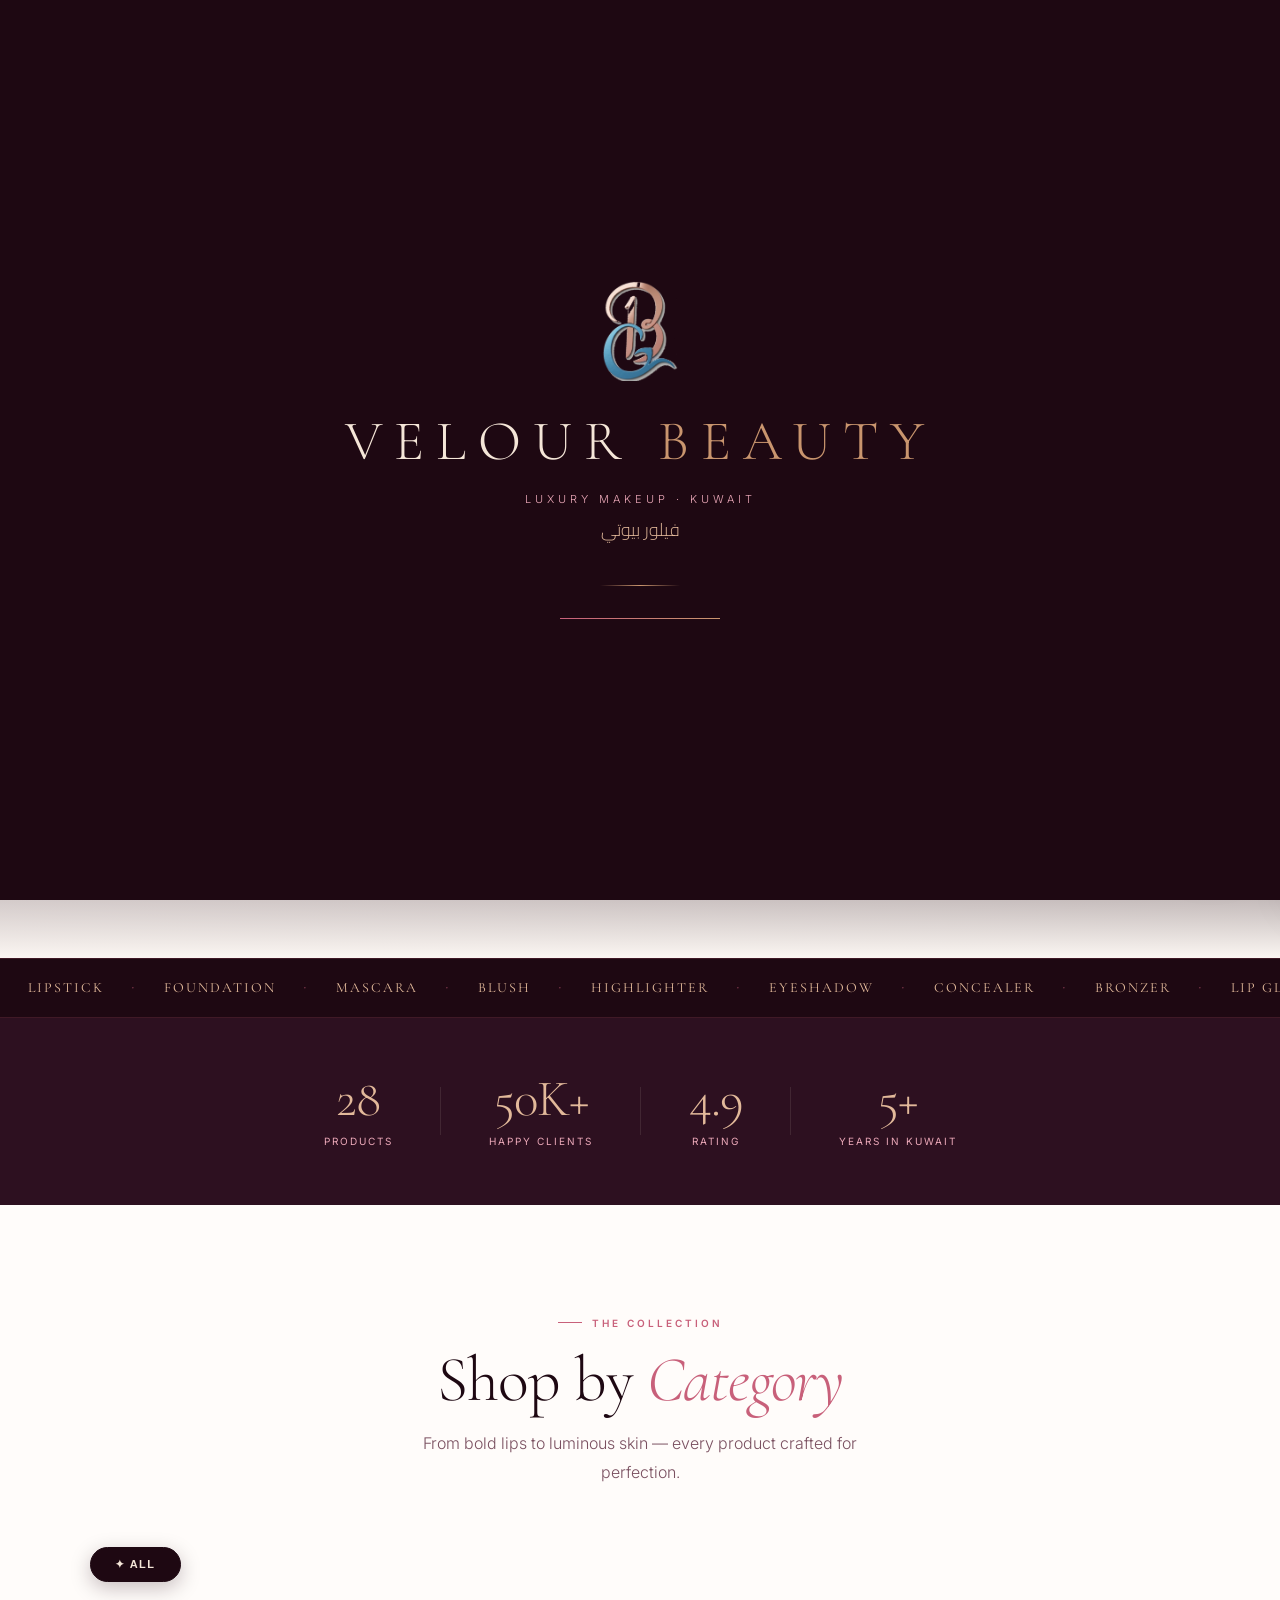
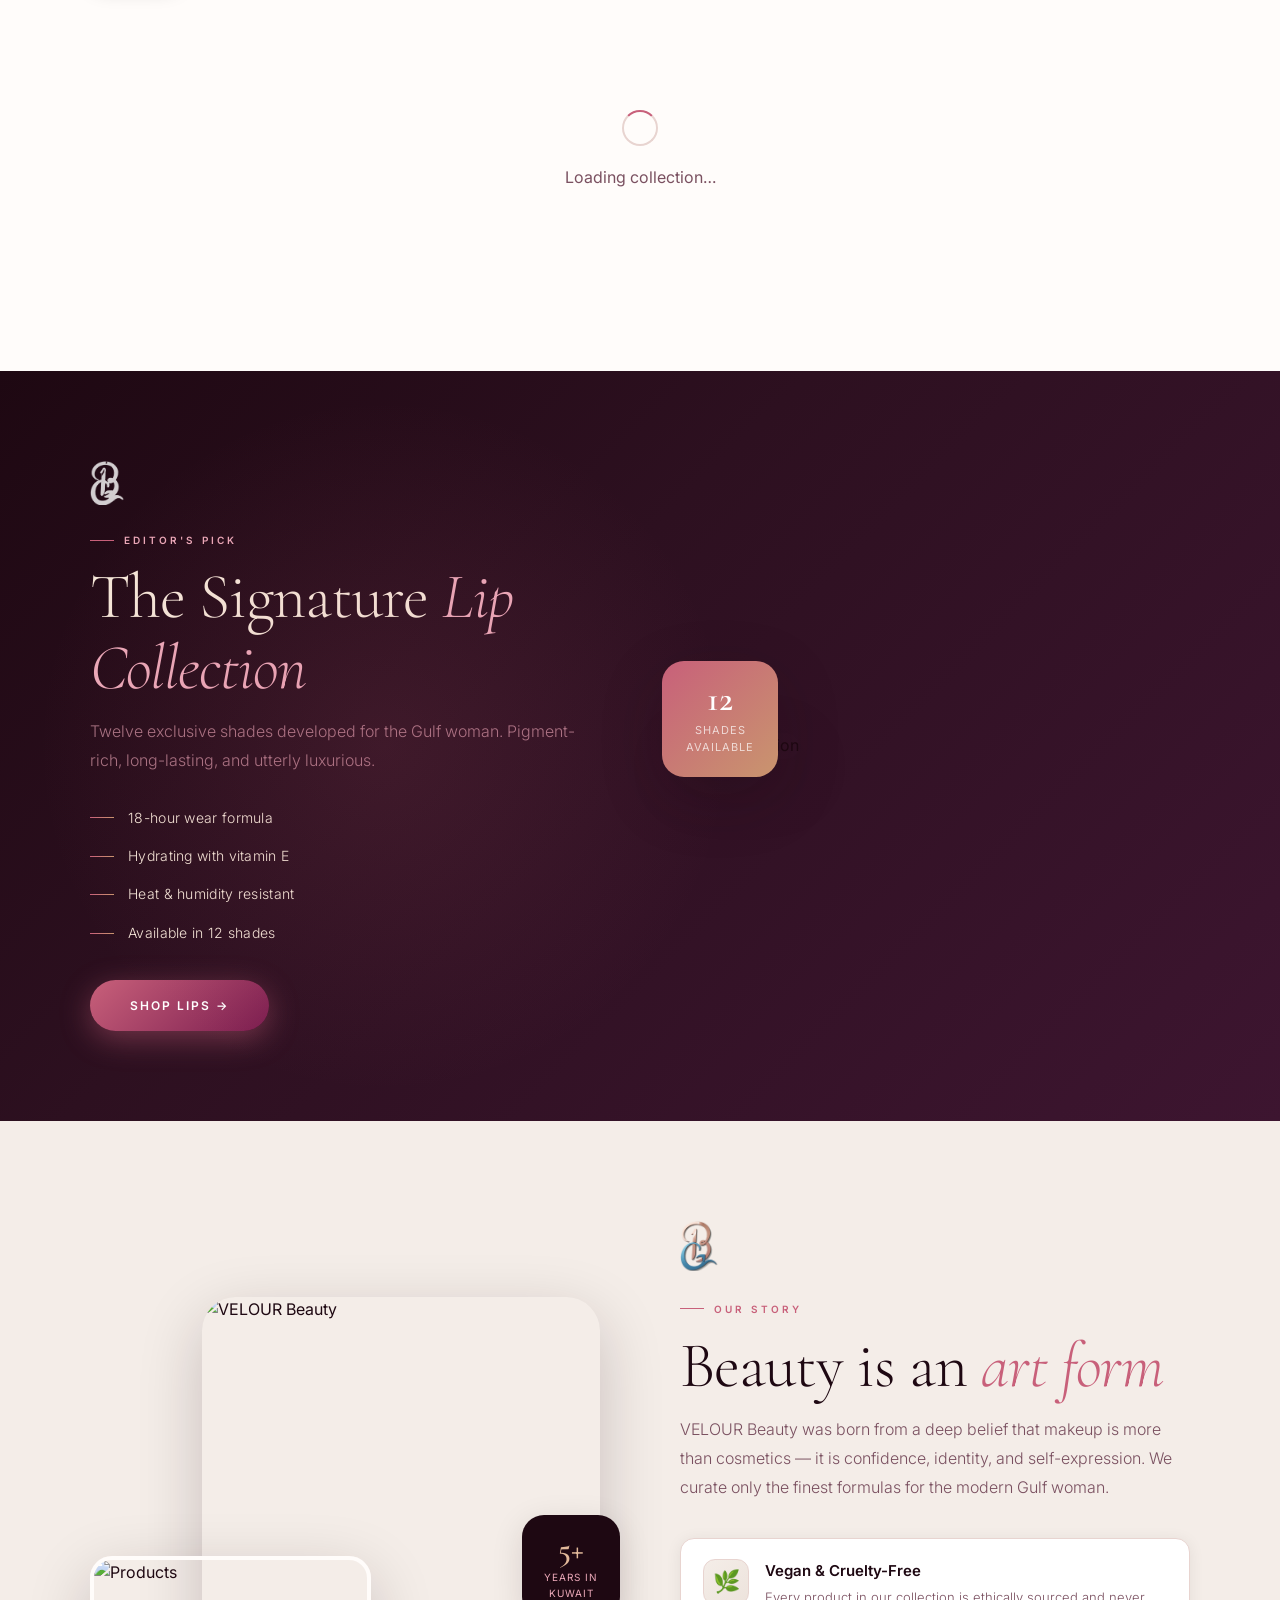
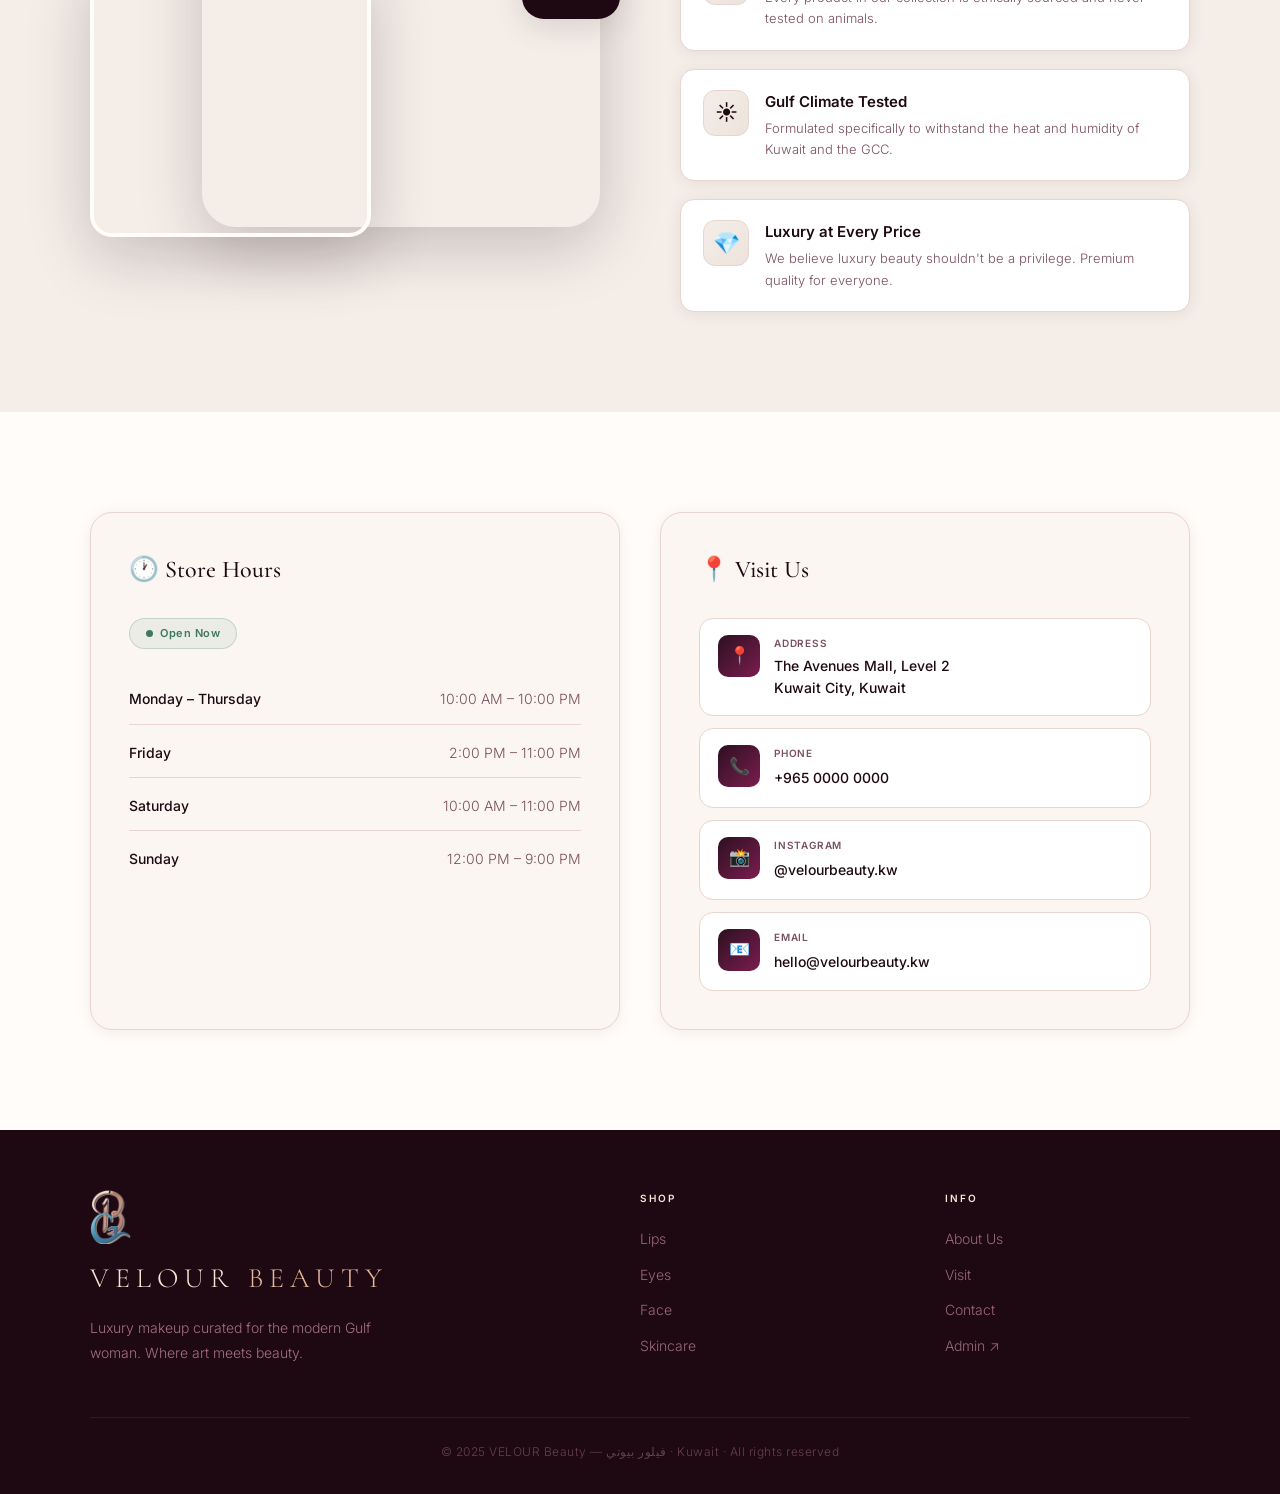
==== index.html @ fdb6b089 "Add 4 more products (ids 37-40): Kohl Pencil, Skin Tint, Lip Plumper, Eye Cream" ====
<!DOCTYPE html>
<html lang="en">
<head>
<meta charset="UTF-8" />
<meta name="viewport" content="width=device-width, initial-scale=1.0" />
<title>VELOUR Beauty — فيلور بيوتي | Kuwait</title>
<meta name="description" content="Luxury makeup & beauty in Kuwait. فيلور بيوتي — مستحضرات التجميل الفاخرة في الكويت.">
<link rel="preconnect" href="https://fonts.googleapis.com" />
<link rel="preconnect" href="https://fonts.gstatic.com" crossorigin />
<link href="https://fonts.googleapis.com/css2?family=Cormorant+Garamond:ital,wght@0,300;0,400;0,500;0,600;0,700;1,300;1,400;1,600&family=Inter:wght@300;400;500;600;700&family=Cairo:wght@400;600;700;800&display=swap" rel="stylesheet" />
<script src="https://cdn.jsdelivr.net/npm/@supabase/supabase-js@2"></script>
<style>
/* ════════════════════════════════════════════════════════════
   TOKENS
════════════════════════════════════════════════════════════ */
:root {
  --plum:       #1E0812;
  --plum2:      #2D1020;
  --plum3:      #3D1530;
  --berry:      #7B1D4F;
  --rose:       #C8607A;
  --blush:      #EBA8B8;
  --gold:       #C9956E;
  --gold2:      #E2B99A;
  --champagne:  #F5E6D8;
  --ivory:      #FBF6F2;
  --ivory2:     #F4EDE8;
  --ivory3:     #EDE3DC;
  --white:      #FFFCFA;
  --text:       #1E0812;
  --muted:      #7A5060;
  --border:     #E8D4D0;
  --green:      #3D7A5C;

  --sh-sm:  0 2px 16px rgba(30,8,18,.07);
  --sh:     0 8px 32px rgba(30,8,18,.12);
  --sh-lg:  0 20px 64px rgba(30,8,18,.2);
  --sh-glow:0 0 40px rgba(200,96,122,.25);
  --r:      14px;
  --r-lg:   22px;
  --r-xl:   34px;
}
*,*::before,*::after{box-sizing:border-box;margin:0;padding:0}
html{scroll-behavior:smooth}
body{
  font-family:'Inter',sans-serif;
  background:var(--ivory);
  color:var(--text);
  overflow-x:hidden;
  line-height:1.6;
}

/* ── GRAIN TEXTURE ── */
body::after{
  content:'';
  position:fixed;inset:0;
  background-image:url("data:image/svg+xml,%3Csvg viewBox='0 0 256 256' xmlns='http://www.w3.org/2000/svg'%3E%3Cfilter id='n'%3E%3CfeTurbulence type='fractalNoise' baseFrequency='.9' numOctaves='4' stitchTiles='stitch'/%3E%3C/filter%3E%3Crect width='100%25' height='100%25' filter='url(%23n)' opacity='.028'/%3E%3C/svg%3E");
  pointer-events:none;z-index:9998;
}

/* ════════════════════ SPLASH ════════════════════ */
#splash{
  position:fixed;inset:0;z-index:9999;
  background:var(--plum);
  display:flex;flex-direction:column;
  align-items:center;justify-content:center;
  transition:opacity 1s ease, transform 1s ease;
}
#splash.hide{opacity:0;transform:translateY(-105%);pointer-events:none}
.sp-logo{
  font-family:'Cormorant Garamond',serif;
  font-size:56px;font-weight:300;
  letter-spacing:12px;text-transform:uppercase;
  color:var(--champagne);margin-bottom:4px;
}
.sp-logo em{color:var(--gold);font-style:normal}
.sp-tag{
  font-size:11px;letter-spacing:4px;
  text-transform:uppercase;color:var(--blush);
  margin-bottom:8px;font-weight:300;
}
.sp-ar{
  font-family:'Cairo',sans-serif;
  font-size:18px;color:var(--gold2);
  margin-bottom:40px;direction:rtl;font-weight:300;
}
.sp-line{
  width:80px;height:1px;
  background:linear-gradient(90deg,transparent,var(--gold),transparent);
  margin-bottom:32px;
}
.sp-bar{width:160px;height:1px;background:rgba(255,255,255,.1);position:relative;overflow:hidden}
.sp-fill{
  position:absolute;inset:0;width:0;
  background:linear-gradient(90deg,var(--rose),var(--gold));
  animation:load 2.8s ease forwards;
}
@keyframes load{to{width:100%}}

/* ════════════════════ NAV ════════════════════ */
nav{
  position:fixed;top:0;left:0;right:0;z-index:700;
  padding:0 6%;
  transition:all .4s ease;
}
nav.scrolled{
  background:rgba(251,246,242,.97);
  backdrop-filter:blur(24px) saturate(1.6);
  border-bottom:1px solid var(--border);
  box-shadow:var(--sh-sm);
}
.nav-i{
  max-width:1200px;margin:0 auto;
  height:76px;display:flex;
  align-items:center;justify-content:space-between;
}
.nav-logo{display:flex;align-items:center;gap:14px;text-decoration:none}
.nav-logo-mark{
  width:42px;height:42px;
  background:linear-gradient(135deg,var(--plum2),var(--berry));
  border-radius:12px;
  display:flex;align-items:center;justify-content:center;
  font-size:20px;
  box-shadow:0 4px 16px rgba(123,29,79,.35);
}
.nav-brand{
  font-family:'Cormorant Garamond',serif;
  font-size:22px;font-weight:600;
  letter-spacing:3px;text-transform:uppercase;
  color:var(--plum);
}
nav.scrolled .nav-brand{color:var(--plum)}
nav:not(.scrolled) .nav-brand{color:var(--champagne)}
.nav-links{display:flex;align-items:center;gap:2px;list-style:none}
.nav-links a{
  font-size:12px;font-weight:500;
  letter-spacing:1.5px;text-transform:uppercase;
  text-decoration:none;padding:8px 16px;border-radius:8px;
  transition:all .2s;
}
nav.scrolled .nav-links a{color:var(--muted)}
nav:not(.scrolled) .nav-links a{color:rgba(245,230,216,.75)}
nav.scrolled .nav-links a:hover{background:var(--ivory2);color:var(--plum)}
nav:not(.scrolled) .nav-links a:hover{color:var(--champagne)}
.nav-cta{
  background:linear-gradient(135deg,var(--rose),var(--berry));
  color:white;border:none;
  padding:11px 26px;border-radius:50px;
  font-size:12px;font-weight:600;
  letter-spacing:1.5px;text-transform:uppercase;
  cursor:pointer;text-decoration:none;
  transition:transform .2s,box-shadow .2s;
  box-shadow:0 6px 20px rgba(200,96,122,.4);
}
.nav-cta:hover{transform:translateY(-2px);box-shadow:0 10px 30px rgba(200,96,122,.5)}

/* ════════════════════ HERO ════════════════════ */
.hero{
  min-height:100vh;
  background:
    linear-gradient(160deg,rgba(30,8,18,.82) 0%,rgba(45,16,32,.55) 50%,rgba(30,8,18,.88) 100%),
    url('https://images.unsplash.com/photo-1596462502278-27bfdc403348?w=1900&q=85') center/cover no-repeat;
  display:flex;flex-direction:column;
  align-items:center;justify-content:center;
  text-align:center;
  padding:110px 6% 120px;
  position:relative;overflow:hidden;
}
.hero::after{
  content:'';position:absolute;bottom:0;left:0;right:0;
  height:200px;
  background:linear-gradient(to top,var(--ivory),transparent);
  pointer-events:none;
}
/* floating orbs */
.hero::before{
  content:'';position:absolute;
  width:600px;height:600px;border-radius:50%;
  background:radial-gradient(circle,rgba(200,96,122,.15) 0%,transparent 70%);
  top:50%;left:50%;transform:translate(-50%,-50%);
  pointer-events:none;
  animation:orb 6s ease-in-out infinite alternate;
}
@keyframes orb{0%{transform:translate(-50%,-50%) scale(1)}100%{transform:translate(-50%,-50%) scale(1.2)}}
.hero-eyebrow{
  display:inline-flex;align-items:center;gap:12px;
  color:var(--gold2);font-size:11px;font-weight:500;
  letter-spacing:3px;text-transform:uppercase;
  margin-bottom:28px;
}
.hero-eyebrow::before,.hero-eyebrow::after{
  content:'';width:40px;height:1px;
  background:linear-gradient(90deg,transparent,var(--gold));
}
.hero-title{
  font-family:'Cormorant Garamond',serif;
  font-size:clamp(3.5rem,9vw,8.5rem);
  font-weight:300;color:var(--champagne);
  line-height:1;letter-spacing:-2px;
  margin-bottom:6px;
}
.hero-title em{
  font-style:italic;color:var(--blush);
  font-weight:300;
}
.hero-title strong{
  font-weight:600;color:var(--white);
}
.hero-ar{
  font-family:'Cairo',sans-serif;
  font-size:clamp(1rem,2.5vw,1.6rem);
  color:var(--gold2);margin-bottom:28px;
  direction:rtl;font-weight:300;letter-spacing:1px;
}
.hero-sub{
  max-width:480px;color:rgba(245,230,216,.72);
  font-size:clamp(14px,1.6vw,17px);
  line-height:1.8;margin-bottom:48px;
  font-weight:300;letter-spacing:.3px;
}
.hero-btns{
  display:flex;gap:14px;flex-wrap:wrap;
  justify-content:center;position:relative;z-index:1;
}
.btn-primary{
  background:linear-gradient(135deg,var(--rose),var(--berry));
  color:white;border:none;
  padding:16px 40px;border-radius:50px;
  font-size:12px;font-weight:600;
  letter-spacing:2px;text-transform:uppercase;
  cursor:pointer;text-decoration:none;
  display:inline-flex;align-items:center;gap:10px;
  transition:transform .25s,box-shadow .25s;
  box-shadow:0 8px 30px rgba(200,96,122,.45);
}
.btn-primary:hover{transform:translateY(-3px);box-shadow:0 14px 40px rgba(200,96,122,.55)}
.btn-outline{
  background:rgba(255,255,255,.07);
  backdrop-filter:blur(10px);
  color:var(--champagne);
  border:1px solid rgba(245,230,216,.3);
  padding:16px 40px;border-radius:50px;
  font-size:12px;font-weight:500;
  letter-spacing:2px;text-transform:uppercase;
  cursor:pointer;text-decoration:none;
  display:inline-flex;align-items:center;gap:10px;
  transition:all .25s;
}
.btn-outline:hover{
  border-color:rgba(245,230,216,.7);
  background:rgba(255,255,255,.14);
}
.hero-chips{
  display:flex;gap:12px;flex-wrap:wrap;
  justify-content:center;margin-top:56px;
  position:relative;z-index:1;
}
.hchip{
  background:rgba(245,230,216,.08);
  backdrop-filter:blur(10px);
  border:1px solid rgba(245,230,216,.18);
  color:rgba(245,230,216,.75);
  font-size:11px;font-weight:500;
  letter-spacing:1px;
  padding:9px 22px;border-radius:50px;
  text-transform:uppercase;
}

/* ════════════════════ MARQUEE ════════════════════ */
.marquee-wrap{
  background:var(--plum);
  padding:18px 0;overflow:hidden;
  border-top:1px solid rgba(200,96,122,.2);
  border-bottom:1px solid rgba(200,96,122,.2);
}
.marquee-track{
  display:flex;gap:0;white-space:nowrap;
  animation:marquee 28s linear infinite;
}
@keyframes marquee{from{transform:translateX(0)}to{transform:translateX(-50%)}}
.marquee-item{
  display:inline-flex;align-items:center;gap:28px;
  padding:0 28px;
  font-family:'Cormorant Garamond',serif;
  font-size:14px;font-weight:400;
  letter-spacing:2px;text-transform:uppercase;
  color:var(--gold2);
}
.marquee-dot{color:var(--rose);font-size:6px}

/* ════════════════════ SECTION SHARED ════════════════════ */
section{padding:100px 6%;position:relative;z-index:1}
.slabel{
  display:inline-flex;align-items:center;gap:10px;
  font-size:10px;font-weight:600;
  letter-spacing:3px;text-transform:uppercase;
  color:var(--rose);margin-bottom:14px;
}
.slabel::before{
  content:'';width:24px;height:1px;background:var(--rose);
}
.stitle{
  font-family:'Cormorant Garamond',serif;
  font-size:clamp(2.4rem,5vw,4rem);
  font-weight:300;color:var(--plum);
  letter-spacing:-1px;margin-bottom:14px;
  line-height:1.1;
}
.stitle em{font-style:italic;color:var(--rose)}
.ssub{
  color:var(--muted);font-size:16px;
  max-width:500px;line-height:1.8;
  font-weight:300;
}
.shdr{margin-bottom:60px}
.shdr.c{text-align:center}
.shdr.c .ssub{margin:0 auto}
.shdr.c .slabel{justify-content:center}

/* ════════════════════ STATS ════════════════════ */
.stats-sec{
  background:var(--plum2);
  padding:56px 6%;
}
.stats-inner{
  max-width:900px;margin:0 auto;
  display:flex;justify-content:center;flex-wrap:wrap;
}
.stat{
  text-align:center;padding:0 48px;
  position:relative;
}
.stat:not(:last-child)::after{
  content:'';position:absolute;right:0;top:50%;
  transform:translateY(-50%);height:48px;width:1px;
  background:rgba(245,230,216,.1);
}
.stat-num{
  font-family:'Cormorant Garamond',serif;
  font-size:3.2rem;font-weight:300;
  color:var(--gold2);line-height:1;
  letter-spacing:-1px;
}
.stat-label{
  font-size:10px;color:var(--blush);
  text-transform:uppercase;letter-spacing:2px;
  margin-top:8px;font-weight:400;
}

/* ════════════════════ PRODUCTS / MENU ════════════════════ */
.shop-sec{background:var(--white)}
.cat-tabs{
  display:flex;gap:10px;flex-wrap:wrap;margin-bottom:48px;
}
.ctab{
  display:inline-flex;align-items:center;gap:8px;
  padding:10px 24px;border-radius:50px;
  font-size:11px;font-weight:600;
  letter-spacing:1.5px;text-transform:uppercase;
  cursor:pointer;border:1.5px solid var(--border);
  background:white;color:var(--muted);
  transition:all .22s;user-select:none;
}
.ctab:hover{border-color:var(--rose);color:var(--berry)}
.ctab.on{
  background:var(--plum);color:var(--champagne);
  border-color:var(--plum);
  box-shadow:0 6px 20px rgba(30,8,18,.25);
}
.products-grid{
  display:grid;
  grid-template-columns:repeat(5,1fr);
  gap:24px;
}
.pcard{
  background:var(--ivory);
  border:1px solid var(--border);
  border-radius:var(--r-lg);
  overflow:hidden;cursor:pointer;
  transition:all .3s cubic-bezier(.4,0,.2,1);
  position:relative;
  box-shadow:var(--sh-sm);
}
.pcard:hover{
  transform:translateY(-8px);
  box-shadow:var(--sh-lg);
  border-color:var(--blush);
}
.pcard-img{
  aspect-ratio:3/4;overflow:hidden;
  background:var(--ivory2);
  position:relative;
}
.pcard-img img{
  width:100%;height:100%;
  object-fit:contain;
  transition:transform .5s cubic-bezier(.4,0,.2,1);
}
.pcard:hover .pcard-img img{transform:scale(1.06)}
.pcard-emoji-ph{
  width:100%;height:100%;
  display:flex;align-items:center;justify-content:center;
  font-size:72px;
  background:linear-gradient(135deg,var(--ivory2),var(--ivory3));
}
.pbadge{
  position:absolute;top:14px;left:14px;
  font-size:10px;font-weight:700;
  padding:5px 14px;border-radius:50px;
  letter-spacing:.8px;text-transform:uppercase;
  backdrop-filter:blur(8px);
}
.pb-bestseller{background:rgba(30,8,18,.7);color:var(--gold2)}
.pb-new{background:rgba(200,96,122,.85);color:white}
.pb-limited{background:rgba(123,29,79,.8);color:var(--blush)}
.pb-exclusive{background:rgba(201,149,110,.85);color:white}
/* quick-add overlay */
.pcard-overlay{
  position:absolute;inset:0;
  background:rgba(30,8,18,.45);
  display:flex;align-items:center;justify-content:center;
  opacity:0;transition:opacity .3s;
}
.pcard:hover .pcard-overlay{opacity:1}
.quick-add{
  background:white;color:var(--plum);
  border:none;padding:12px 28px;border-radius:50px;
  font-size:11px;font-weight:700;
  letter-spacing:1.5px;text-transform:uppercase;
  cursor:pointer;
  transform:translateY(12px);
  transition:transform .3s;
  box-shadow:var(--sh);
}
.pcard:hover .quick-add{transform:translateY(0)}
.quick-add:hover{background:var(--champagne)}
.pcard-body{padding:20px 22px}
.pcard-cat{
  font-size:10px;font-weight:600;
  letter-spacing:1.5px;text-transform:uppercase;
  color:var(--rose);margin-bottom:6px;
}
.pcard-name{
  font-family:'Cormorant Garamond',serif;
  font-size:20px;font-weight:500;
  color:var(--plum);margin-bottom:7px;
  line-height:1.2;
}
.pcard-desc{
  font-size:13px;color:var(--muted);
  line-height:1.65;margin-bottom:16px;
  font-weight:300;
}
.pcard-foot{
  display:flex;align-items:center;
  justify-content:space-between;
  padding-top:14px;
  border-top:1px solid var(--border);
}
.pprice{
  font-family:'Cormorant Garamond',serif;
  font-size:22px;font-weight:600;
  color:var(--plum);
}
.pprice small{
  font-family:'Inter',sans-serif;
  font-size:11px;color:var(--muted);font-weight:400;
  letter-spacing:.5px;
}
.padd-btn{
  width:38px;height:38px;border-radius:50%;
  background:linear-gradient(135deg,var(--rose),var(--berry));
  color:white;border:none;
  font-size:20px;cursor:pointer;line-height:1;
  display:flex;align-items:center;justify-content:center;
  transition:all .2s;flex-shrink:0;
  box-shadow:0 4px 14px rgba(200,96,122,.4);
}
.padd-btn:hover{transform:scale(1.12);box-shadow:0 6px 20px rgba(200,96,122,.55)}
.menu-loading{
  grid-column:1/-1;text-align:center;
  padding:80px;color:var(--muted);
}
.spin{
  display:inline-block;width:36px;height:36px;
  border:2px solid var(--border);
  border-top-color:var(--rose);
  border-radius:50%;animation:spin .7s linear infinite;
  margin-bottom:12px;
}
@keyframes spin{to{transform:rotate(360deg)}}

/* ════════════════════ FEATURED STRIP ════════════════════ */
.featured-strip{
  background:linear-gradient(135deg,var(--plum) 0%,var(--plum2) 40%,var(--plum3) 100%);
  padding:90px 6%;
  position:relative;overflow:hidden;
}
.featured-strip::before{
  content:'';position:absolute;
  width:700px;height:700px;border-radius:50%;
  background:radial-gradient(circle,rgba(200,96,122,.12) 0%,transparent 70%);
  top:50%;left:30%;transform:translate(-50%,-50%);
  pointer-events:none;
}
.featured-grid{
  max-width:1100px;margin:0 auto;
  display:grid;grid-template-columns:1fr 1fr;
  gap:80px;align-items:center;
}
.featured-strip .slabel{color:var(--blush)}
.featured-strip .stitle{color:var(--champagne)}
.featured-strip .stitle em{color:var(--blush)}
.featured-strip .ssub{color:rgba(235,168,184,.65)}
.feat-bullets{
  display:flex;flex-direction:column;gap:16px;
  margin-top:32px;
}
.feat-bullet{
  display:flex;align-items:center;gap:14px;
  color:var(--champagne);font-size:14px;font-weight:300;
  letter-spacing:.3px;
}
.feat-bullet::before{
  content:'';width:24px;height:1px;flex-shrink:0;
  background:linear-gradient(90deg,var(--rose),var(--gold));
}
.featured-img-wrap{
  position:relative;
}
.featured-img{
  width:100%;aspect-ratio:3/4;
  border-radius:var(--r-xl);object-fit:cover;
  box-shadow:var(--sh-lg);
}
.featured-badge{
  position:absolute;bottom:-18px;left:-18px;
  background:linear-gradient(135deg,var(--rose),var(--gold));
  border-radius:var(--r-lg);
  padding:20px 24px;text-align:center;
  box-shadow:var(--sh-lg);
}
.featured-badge .big{
  font-family:'Cormorant Garamond',serif;
  font-size:2.2rem;font-weight:600;
  color:white;line-height:1;
}
.featured-badge .sm{font-size:11px;color:rgba(255,255,255,.7);margin-top:5px;letter-spacing:1px;text-transform:uppercase}

/* ════════════════════ ABOUT ════════════════════ */
.about-sec{background:var(--ivory2)}
.about-grid{
  max-width:1100px;margin:0 auto;
  display:grid;grid-template-columns:1fr 1fr;
  gap:80px;align-items:center;
}
.about-img-stack{
  position:relative;height:540px;
}
.about-img-main{
  position:absolute;right:0;top:0;
  width:78%;aspect-ratio:3/4;
  border-radius:var(--r-xl);
  object-fit:cover;
  box-shadow:var(--sh-lg);
}
.about-img-accent{
  position:absolute;left:0;bottom:0;
  width:55%;aspect-ratio:1;
  border-radius:var(--r-lg);
  object-fit:cover;
  box-shadow:var(--sh-lg);
  border:4px solid var(--white);
}
.about-float{
  position:absolute;top:50%;right:-20px;
  transform:translateY(-50%);
  background:var(--plum);
  border-radius:var(--r-lg);
  padding:18px 22px;text-align:center;
  box-shadow:var(--sh);
}
.about-float .big{
  font-family:'Cormorant Garamond',serif;
  font-size:2rem;font-weight:600;
  color:var(--gold2);line-height:1;
}
.about-float .sm{font-size:10px;color:var(--blush);margin-top:4px;letter-spacing:1px;text-transform:uppercase}
.values{display:flex;flex-direction:column;gap:18px;margin-top:36px}
.value{
  display:flex;gap:16px;align-items:flex-start;
  background:white;padding:20px 22px;
  border-radius:var(--r);border:1px solid var(--border);
  box-shadow:var(--sh-sm);
  transition:all .25s;
}
.value:hover{
  border-color:var(--blush);
  box-shadow:var(--sh);
  transform:translateX(4px);
}
.value-ico{
  width:46px;height:46px;flex-shrink:0;
  background:linear-gradient(135deg,var(--ivory2),var(--ivory3));
  border-radius:12px;
  display:flex;align-items:center;justify-content:center;
  font-size:22px;border:1px solid var(--border);
}
.value h4{font-weight:600;color:var(--plum);margin-bottom:4px;font-size:15px}
.value p{font-size:13px;color:var(--muted);line-height:1.65;font-weight:300}

/* ════════════════════ INFO ════════════════════ */
.info-sec{background:var(--white)}
.info-grid{
  max-width:1100px;margin:0 auto;
  display:grid;grid-template-columns:1fr 1fr;gap:40px;
}
.icard{
  background:var(--ivory);
  border:1px solid var(--border);
  border-radius:var(--r-lg);
  padding:38px;box-shadow:var(--sh-sm);
}
.icard-title{
  font-family:'Cormorant Garamond',serif;
  font-size:24px;font-weight:500;color:var(--plum);
  margin-bottom:28px;display:flex;align-items:center;gap:10px;
}
.hours-list{display:flex;flex-direction:column;gap:4px}
.hrow{
  display:flex;justify-content:space-between;align-items:center;
  padding:13px 0;border-bottom:1px solid var(--border);font-size:14px;
}
.hrow:last-child{border-bottom:none}
.hday{font-weight:500;color:var(--plum)}
.htime{color:var(--muted);font-weight:300}
.open-pill{
  display:inline-flex;align-items:center;gap:7px;
  background:rgba(61,122,92,.08);border:1px solid rgba(61,122,92,.22);
  color:var(--green);padding:6px 16px;border-radius:50px;
  font-size:11px;font-weight:600;margin-bottom:26px;
  letter-spacing:.5px;
}
.odot{
  width:7px;height:7px;border-radius:50%;
  background:var(--green);animation:pulse 1.8s infinite;
}
@keyframes pulse{0%,100%{opacity:1}50%{opacity:.3}}
.loc-list{display:flex;flex-direction:column;gap:12px}
.litem{
  display:flex;gap:14px;align-items:flex-start;
  background:white;padding:16px 18px;
  border-radius:var(--r);border:1px solid var(--border);
  transition:border-color .2s;
}
.litem:hover{border-color:var(--blush)}
.lico{
  width:42px;height:42px;flex-shrink:0;
  background:linear-gradient(135deg,var(--plum2),var(--berry));
  border-radius:10px;display:flex;
  align-items:center;justify-content:center;font-size:17px;
}
.litem h4{font-size:10px;font-weight:600;color:var(--muted);margin-bottom:4px;text-transform:uppercase;letter-spacing:.8px}
.litem p,.litem a{font-weight:500;color:var(--plum);text-decoration:none;font-size:14px}
.litem a:hover{color:var(--rose)}

/* ════════════════════ FOOTER ════════════════════ */
footer{
  background:var(--plum);
  padding:60px 6% 32px;
  color:var(--blush);
}
.foot-grid{
  max-width:1100px;margin:0 auto;
  display:grid;grid-template-columns:2fr 1fr 1fr;
  gap:60px;margin-bottom:52px;
}
.foot-brand{
  font-family:'Cormorant Garamond',serif;
  font-size:28px;font-weight:300;
  letter-spacing:6px;text-transform:uppercase;
  color:var(--champagne);margin-bottom:14px;
}
.foot-brand em{color:var(--gold2);font-style:normal}
.foot-desc{font-size:14px;line-height:1.8;color:rgba(235,168,184,.65);max-width:300px;font-weight:300}
.foot-col h4{
  color:var(--champagne);font-size:10px;font-weight:600;
  text-transform:uppercase;letter-spacing:2px;margin-bottom:20px;
}
.foot-col ul{list-style:none;display:flex;flex-direction:column;gap:10px}
.foot-col a{color:rgba(235,168,184,.6);text-decoration:none;font-size:14px;font-weight:300;transition:color .2s}
.foot-col a:hover{color:var(--champagne)}
.foot-divider{
  max-width:1100px;margin:0 auto;
  border:none;border-top:1px solid rgba(245,230,216,.08);
  margin-bottom:24px;
}
.foot-bot{
  max-width:1100px;margin:0 auto;
  text-align:center;font-size:12px;
  color:rgba(235,168,184,.35);
  letter-spacing:.5px;font-weight:300;
}

/* ════════════════════ CART FAB ════════════════════ */
#cart-fab{
  position:fixed;bottom:36px;right:36px;z-index:750;
  width:64px;height:64px;border-radius:50%;
  background:linear-gradient(135deg,var(--berry),var(--rose));
  color:white;border:none;cursor:pointer;
  display:flex;align-items:center;justify-content:center;
  font-size:24px;
  box-shadow:0 8px 32px rgba(123,29,79,.4),var(--sh-glow);
  transition:transform .28s cubic-bezier(.34,1.56,.64,1),box-shadow .28s;
}
#cart-fab:hover{transform:scale(1.1);box-shadow:0 14px 42px rgba(123,29,79,.55)}
#cart-fab.bump{animation:bump .35s cubic-bezier(.34,1.56,.64,1)}
@keyframes bump{0%{transform:scale(1)}50%{transform:scale(1.3)}100%{transform:scale(1)}}
#cart-count{
  position:absolute;top:-3px;right:-3px;
  background:var(--gold);color:var(--plum);
  width:22px;height:22px;border-radius:50%;
  font-size:11px;font-weight:800;
  display:none;align-items:center;justify-content:center;
  border:2px solid white;
}
#cart-count.show{display:flex}

/* ════════════════════ CART DRAWER ════════════════════ */
#cart-backdrop{
  position:fixed;inset:0;background:rgba(30,8,18,.5);
  backdrop-filter:blur(4px);z-index:800;
  opacity:0;pointer-events:none;transition:opacity .3s;
}
#cart-backdrop.open{opacity:1;pointer-events:all}
#cart-drawer{
  position:fixed;right:0;top:0;bottom:0;z-index:801;
  width:min(440px,100vw);
  background:var(--white);
  box-shadow:-12px 0 60px rgba(30,8,18,.2);
  display:flex;flex-direction:column;
  transform:translateX(110%);
  transition:transform .4s cubic-bezier(.4,0,.2,1);
}
#cart-drawer.open{transform:translateX(0)}
.cd-hdr{
  display:flex;align-items:center;justify-content:space-between;
  padding:24px 28px;
  background:linear-gradient(135deg,var(--plum),var(--plum2));
  border-bottom:1px solid rgba(245,230,216,.1);
}
.cd-title{
  font-family:'Cormorant Garamond',serif;
  font-size:22px;font-weight:500;
  letter-spacing:2px;text-transform:uppercase;
  color:var(--champagne);
  display:flex;align-items:center;gap:10px;
}
.cd-cls{
  background:rgba(255,255,255,.1);border:none;
  color:var(--champagne);width:36px;height:36px;
  border-radius:9px;font-size:16px;cursor:pointer;
  display:flex;align-items:center;justify-content:center;
  transition:background .2s;
}
.cd-cls:hover{background:rgba(255,255,255,.2)}
.cd-items{flex:1;overflow-y:auto;padding:20px;display:flex;flex-direction:column;gap:14px}
.cd-empty{
  flex:1;display:flex;flex-direction:column;
  align-items:center;justify-content:center;
  text-align:center;color:var(--muted);padding:40px;
}
.cd-empty-ico{font-size:52px;margin-bottom:14px;opacity:.4}
.cd-empty p:first-of-type{font-family:'Cormorant Garamond',serif;font-size:18px;color:var(--plum);margin-bottom:6px}
.cd-row{
  display:flex;align-items:center;gap:14px;
  background:var(--ivory);border:1px solid var(--border);
  border-radius:var(--r);padding:14px 16px;
  transition:border-color .2s;
}
.cd-row:hover{border-color:var(--blush)}
.cd-row-emoji{font-size:26px;flex-shrink:0}
.cd-row-info{flex:1;min-width:0}
.cd-row-name{
  font-weight:600;font-size:14px;color:var(--plum);
  white-space:nowrap;overflow:hidden;text-overflow:ellipsis;
}
.cd-row-price{font-size:13px;color:var(--rose);font-weight:500;margin-top:2px}
.cd-qty{display:flex;align-items:center;gap:8px;flex-shrink:0}
.cd-qty-btn{
  width:28px;height:28px;border-radius:8px;border:none;
  background:var(--ivory2);color:var(--plum);
  font-size:16px;font-weight:700;cursor:pointer;
  display:flex;align-items:center;justify-content:center;
  transition:background .2s;
}
.cd-qty-btn:hover{background:var(--ivory3)}
.cd-qty-num{font-weight:700;font-size:14px;min-width:18px;text-align:center}
.cd-footer{
  padding:20px 24px;
  border-top:1px solid var(--border);
  background:var(--ivory);
}
.cd-subtotal{
  display:flex;justify-content:space-between;align-items:center;
  margin-bottom:16px;
}
.cd-subtotal-label{font-size:12px;color:var(--muted);font-weight:500;letter-spacing:1px;text-transform:uppercase}
.cd-subtotal-val{
  font-family:'Cormorant Garamond',serif;
  font-size:26px;font-weight:600;color:var(--plum);
}
.cd-subtotal-val small{font-family:'Inter',sans-serif;font-size:12px;color:var(--muted);font-weight:400}
.cd-checkout{
  width:100%;padding:16px;
  background:linear-gradient(135deg,var(--rose),var(--berry));
  color:white;border:none;border-radius:50px;
  font-size:12px;font-weight:700;
  letter-spacing:2px;text-transform:uppercase;
  cursor:pointer;
  display:flex;align-items:center;justify-content:center;gap:8px;
  transition:transform .2s,box-shadow .2s;
  box-shadow:0 6px 24px rgba(200,96,122,.4);
}
.cd-checkout:hover{transform:translateY(-2px);box-shadow:0 10px 30px rgba(200,96,122,.5)}
.cd-clear{
  width:100%;margin-top:10px;padding:11px;
  background:none;border:1px solid var(--border);
  border-radius:50px;color:var(--muted);
  font-size:11px;font-weight:600;
  letter-spacing:1.5px;text-transform:uppercase;
  cursor:pointer;transition:all .2s;
}
.cd-clear:hover{border-color:var(--rose);color:var(--rose)}

/* ════════════════════ TOAST ════════════════════ */
#toast{
  position:fixed;bottom:120px;right:36px;z-index:800;
  background:var(--plum);color:var(--champagne);
  border-radius:var(--r);padding:16px 22px;
  box-shadow:var(--sh-lg);
  display:flex;align-items:center;gap:12px;
  font-size:14px;font-weight:400;
  transform:translateY(80px);opacity:0;
  transition:all .38s cubic-bezier(.34,1.56,.64,1);
  min-width:260px;
  border-left:2px solid var(--rose);
}
#toast.show{transform:translateY(0);opacity:1}
#toast .tcls{
  margin-left:auto;background:none;border:none;
  color:var(--blush);cursor:pointer;font-size:16px;
  opacity:.6;transition:opacity .2s;
}
#toast .tcls:hover{opacity:1}

/* ════════════════════ PRODUCT MODAL ════════════════════ */
#product-modal{
  position:fixed;inset:0;z-index:4000;
  display:flex;align-items:center;justify-content:center;
  padding:16px;
  opacity:0;pointer-events:none;
  transition:opacity .3s ease;
}
#product-modal.open{opacity:1;pointer-events:all}
#product-modal .pm-backdrop{
  position:absolute;inset:0;
  background:rgba(30,8,18,.72);
  backdrop-filter:blur(6px);
}
#product-modal .pm-box{
  position:relative;z-index:1;
  background:var(--white);
  border-radius:var(--r-xl);
  width:100%;max-width:820px;
  max-height:90vh;
  display:grid;grid-template-columns:1fr 1fr;
  overflow:hidden;
  box-shadow:var(--sh-lg);
  transform:scale(.94) translateY(20px);
  transition:transform .35s cubic-bezier(.34,1.4,.64,1);
}
#product-modal.open .pm-box{transform:scale(1) translateY(0)}
.pm-img-wrap{
  background:var(--ivory2);
  display:flex;align-items:center;justify-content:center;
  min-height:360px;padding:32px;
}
.pm-img-wrap img{
  width:100%;max-height:420px;
  object-fit:contain;
  border-radius:var(--r);
}
.pm-img-wrap .pm-emoji{font-size:96px;line-height:1}
.pm-info{
  padding:36px 32px;
  display:flex;flex-direction:column;
  overflow-y:auto;
}
.pm-close{
  position:absolute;top:18px;right:22px;
  background:var(--ivory2);border:none;
  width:38px;height:38px;border-radius:50%;
  font-size:18px;cursor:pointer;
  display:flex;align-items:center;justify-content:center;
  color:var(--muted);transition:all .2s;z-index:2;
}
.pm-close:hover{background:var(--rose);color:white}
.pm-cat-badge{
  display:inline-block;
  font-size:10px;font-weight:700;letter-spacing:2px;text-transform:uppercase;
  color:var(--rose);background:rgba(200,96,122,.1);
  border:1px solid rgba(200,96,122,.25);
  border-radius:50px;padding:4px 14px;
  margin-bottom:16px;width:fit-content;
}
.pm-name{
  font-family:'Cormorant Garamond',serif;
  font-size:clamp(22px,4vw,34px);font-weight:600;
  color:var(--plum);line-height:1.25;margin-bottom:14px;
}
.pm-desc{
  font-size:14px;color:var(--muted);line-height:1.7;
  margin-bottom:24px;flex:1;
}
.pm-price-row{
  display:flex;align-items:baseline;gap:8px;margin-bottom:24px;
}
.pm-price{
  font-family:'Cormorant Garamond',serif;
  font-size:36px;font-weight:600;color:var(--plum);
}
.pm-price small{font-family:'Inter',sans-serif;font-size:14px;color:var(--muted);font-weight:400}
.pm-add-btn{
  width:100%;padding:16px;
  background:linear-gradient(135deg,var(--rose),var(--berry));
  color:white;border:none;border-radius:50px;
  font-size:12px;font-weight:700;
  letter-spacing:2px;text-transform:uppercase;
  cursor:pointer;
  display:flex;align-items:center;justify-content:center;gap:10px;
  transition:transform .2s,box-shadow .2s;
  box-shadow:0 6px 24px rgba(200,96,122,.4);
}
.pm-add-btn:hover{transform:translateY(-2px);box-shadow:0 10px 30px rgba(200,96,122,.5)}

/* ════════════════════ MOBILE NAV ════════════════════ */
.mob-nav{
  display:none;position:fixed;bottom:0;left:0;right:0;
  background:rgba(251,246,242,.97);backdrop-filter:blur(20px);
  border-top:1px solid var(--border);
  padding:8px 0 calc(8px + env(safe-area-inset-bottom));
  z-index:700;box-shadow:0 -4px 20px rgba(30,8,18,.08);
}
.mob-nav-i{display:flex;justify-content:space-around;max-width:480px;margin:0 auto}
.mnb{
  display:flex;flex-direction:column;align-items:center;gap:3px;
  background:none;border:none;color:var(--muted);
  font-size:10px;cursor:pointer;padding:6px 14px;
  border-radius:10px;transition:color .2s;
  letter-spacing:.5px;
}
.mnb .ico{font-size:22px}
.mnb.on,.mnb:hover{color:var(--rose)}

/* ════════════════════ RESPONSIVE ════════════════════ */
@media(max-width:960px){
  .about-grid,.featured-grid,.info-grid{grid-template-columns:1fr}
  .about-img-stack{height:420px}
  .about-float{right:0}
  .featured-badge{left:0}
  .foot-grid{grid-template-columns:1fr;gap:36px}
}
@media(max-width:680px){
  nav .nav-links,.nav-cta{display:none}
  .mob-nav{display:block}
  section{padding:64px 4%}
  body{padding-bottom:80px}
  .stat{padding:0 24px}
  #cart-fab{bottom:90px;right:20px}
  #toast{right:20px;bottom:160px;min-width:0;width:calc(100vw - 40px);font-size:13px}

  /* Hero */
  .hero{padding:80px 6% 60px}
  .hero-title{font-size:clamp(36px,10vw,60px)}
  .hero-sub{font-size:14px}
  .hero-btns{flex-direction:column;align-items:center;gap:10px}
  .hero-btns a{width:100%;max-width:300px;text-align:center}
  .hero-chips{flex-wrap:wrap;justify-content:center;gap:8px}

  /* Product grid — 2 columns on phone */
  .products-grid{grid-template-columns:repeat(2,1fr)!important;gap:12px}
  .pcard-name{font-size:13px}
  .pcard-desc{display:none}
  .pprice{font-size:14px}
  .padd-btn{width:30px;height:30px;font-size:16px}
  .pcard-body{padding:10px 10px 12px}

  /* Category tabs scroll */
  .cat-tabs{overflow-x:auto;-webkit-overflow-scrolling:touch;padding-bottom:4px;flex-wrap:nowrap}
  .cat-tab{white-space:nowrap;padding:9px 16px}

  /* Cart drawer full width */
  .cart-drawer{width:100%;right:-100%}
  .cart-drawer.open{right:0}

  /* Product modal — single column */
  .pm-box{grid-template-columns:1fr;max-height:92vh}
  .pm-img-wrap{min-height:220px;padding:20px;max-height:260px}
  .pm-info{padding:20px 20px 24px}
  .pm-name{font-size:24px}
  .pm-price{font-size:28px}

  /* Stats, about */
  .stats-grid{grid-template-columns:repeat(2,1fr);gap:0}
  .stat{border-right:1px solid var(--border);border-bottom:1px solid var(--border);padding:28px 16px}
  .stat:nth-child(even){border-right:none}
  .stat:last-child,.stat:nth-last-child(2):nth-child(odd){border-bottom:none}
  .about-img-stack{display:none}
  .about-float{display:none}

  /* Footer */
  .foot-grid{grid-template-columns:1fr;gap:32px}
}
</style>
</head>
<body>

<!-- SPLASH -->
<div id="splash">
  <img src="logo.png" alt="VELOUR Beauty" style="height:100px;object-fit:contain;margin-bottom:16px" onerror="this.style.display='none'" />
  <div class="sp-logo">VELOUR <em>Beauty</em></div>
  <div class="sp-tag">Luxury Makeup · Kuwait</div>
  <div class="sp-ar">فيلور بيوتي</div>
  <div class="sp-line"></div>
  <div class="sp-bar"><div class="sp-fill"></div></div>
</div>

<!-- NAV -->
<nav id="main-nav">
  <div class="nav-i">
    <a href="#" class="nav-logo">
      <img src="logo.png" alt="VELOUR Beauty" style="height:38px;object-fit:contain" onerror="this.style.display='none';this.nextElementSibling.style.display='flex'" />
      <div class="nav-logo-mark" style="display:none">💄</div>
      <div class="nav-brand">VELOUR</div>
    </a>
    <ul class="nav-links">
      <li><a href="#shop">Shop</a></li>
      <li><a href="#about">About</a></li>
      <li><a href="#hours">Visit</a></li>
      <li><a href="#contact">Contact</a></li>
    </ul>
    <a href="#shop" class="nav-cta">Shop Now</a>
  </div>
</nav>

<!-- MOBILE NAV -->
<div class="mob-nav">
  <div class="mob-nav-i">
    <button class="mnb on" onclick="scrollTo(0,0)"><span class="ico">🏠</span>Home</button>
    <button class="mnb" onclick="go('shop')"><span class="ico">💄</span>Shop</button>
    <button class="mnb" onclick="go('about')"><span class="ico">✨</span>About</button>
    <button class="mnb" onclick="go('hours')"><span class="ico">📍</span>Visit</button>
  </div>
</div>

<!-- HERO -->
<section class="hero">
  <img src="logo.png" alt="VELOUR Beauty" style="height:70px;object-fit:contain;margin-bottom:20px;display:block;margin-left:auto;margin-right:auto;opacity:.92" onerror="this.style.display='none'" />
  <div class="hero-eyebrow">New Collection 2025</div>
  <h1 class="hero-title">
    <em>Art</em> Meets<br><strong>Beauty</strong>
  </h1>
  <div class="hero-ar">حيث يلتقي الفن بالجمال</div>
  <p class="hero-sub">Curated luxury makeup for the woman who commands every room. Discover shades that define, illuminate, and empower.</p>
  <div class="hero-btns">
    <a href="#shop" class="btn-primary">Explore Collection</a>
    <a href="#about" class="btn-outline">Our Story</a>
  </div>
  <div class="hero-chips">
    <span class="hchip">✦ Vegan & Cruelty-Free</span>
    <span class="hchip">✦ Long-Wearing Formula</span>
    <span class="hchip">✦ Gulf Climate Tested</span>
  </div>
</section>

<!-- MARQUEE -->
<div class="marquee-wrap">
  <div class="marquee-track">
    <span class="marquee-item">Lipstick <span class="marquee-dot">◆</span> Foundation <span class="marquee-dot">◆</span> Mascara <span class="marquee-dot">◆</span> Blush <span class="marquee-dot">◆</span> Highlighter <span class="marquee-dot">◆</span> Eyeshadow <span class="marquee-dot">◆</span> Concealer <span class="marquee-dot">◆</span> Bronzer <span class="marquee-dot">◆</span> Lip Gloss <span class="marquee-dot">◆</span> Setting Spray <span class="marquee-dot">◆</span></span>
    <span class="marquee-item">Lipstick <span class="marquee-dot">◆</span> Foundation <span class="marquee-dot">◆</span> Mascara <span class="marquee-dot">◆</span> Blush <span class="marquee-dot">◆</span> Highlighter <span class="marquee-dot">◆</span> Eyeshadow <span class="marquee-dot">◆</span> Concealer <span class="marquee-dot">◆</span> Bronzer <span class="marquee-dot">◆</span> Lip Gloss <span class="marquee-dot">◆</span> Setting Spray <span class="marquee-dot">◆</span></span>
  </div>
</div>

<!-- STATS -->
<div class="stats-sec">
  <div class="stats-inner">
    <div class="stat"><div class="stat-num" id="stat-product-count">28</div><div class="stat-label">Products</div></div>
    <div class="stat"><div class="stat-num">50K+</div><div class="stat-label">Happy Clients</div></div>
    <div class="stat"><div class="stat-num">4.9</div><div class="stat-label">Rating</div></div>
    <div class="stat"><div class="stat-num">5+</div><div class="stat-label">Years in Kuwait</div></div>
  </div>
</div>

<!-- SHOP -->
<section class="shop-sec" id="shop">
  <div style="max-width:1100px;margin:0 auto">
    <div class="shdr c">
      <div class="slabel">The Collection</div>
      <h2 class="stitle">Shop by <em>Category</em></h2>
      <p class="ssub">From bold lips to luminous skin — every product crafted for perfection.</p>
    </div>
    <div class="cat-tabs" id="cat-tabs">
      <button class="ctab on" data-slug="all" onclick="filter('all',this)">✦ All</button>
    </div>
    <div class="products-grid" id="menu-grid">
      <div class="menu-loading"><div class="spin"></div><p>Loading collection…</p></div>
    </div>
  </div>
</section>

<!-- FEATURED STRIP -->
<section class="featured-strip">
  <div class="featured-grid">
    <div>
      <img src="logo.png" alt="VELOUR Beauty" style="height:44px;object-fit:contain;margin-bottom:18px;display:block;filter:brightness(0) invert(1);opacity:.8" onerror="this.style.display='none'" />
      <div class="slabel">Editor's Pick</div>
      <h2 class="stitle">The Signature <em>Lip Collection</em></h2>
      <p class="ssub" style="color:rgba(235,168,184,.65)">Twelve exclusive shades developed for the Gulf woman. Pigment-rich, long-lasting, and utterly luxurious.</p>
      <div class="feat-bullets">
        <div class="feat-bullet">18-hour wear formula</div>
        <div class="feat-bullet">Hydrating with vitamin E</div>
        <div class="feat-bullet">Heat & humidity resistant</div>
        <div class="feat-bullet">Available in 12 shades</div>
      </div>
      <a href="#shop" class="btn-primary" style="display:inline-flex;margin-top:36px">Shop Lips →</a>
    </div>
    <div class="featured-img-wrap">
      <img class="featured-img"
        src="https://images.unsplash.com/photo-1586495777744-4e6232bf2263?w=800&q=85"
        alt="Lip Collection" />
      <div class="featured-badge">
        <div class="big">12</div>
        <div class="sm">Shades<br>Available</div>
      </div>
    </div>
  </div>
</section>

<!-- ABOUT -->
<section class="about-sec" id="about">
  <div class="about-grid">
    <div class="about-img-stack">
      <img class="about-img-main"
        src="https://images.unsplash.com/photo-1522335789203-aabd1fc54bc9?w=800&q=85"
        alt="VELOUR Beauty" />
      <img class="about-img-accent"
        src="https://images.unsplash.com/photo-1571781926291-c477ebfd024b?w=600&q=85"
        alt="Products" />
      <div class="about-float">
        <div class="big">5+</div>
        <div class="sm">Years in<br>Kuwait</div>
      </div>
    </div>
    <div>
      <img src="logo.png" alt="VELOUR Beauty" style="height:50px;object-fit:contain;margin-bottom:20px;display:block" onerror="this.style.display='none'" />
      <div class="slabel">Our Story</div>
      <h2 class="stitle">Beauty is an <em>art form</em></h2>
      <p class="ssub" style="margin-bottom:36px">VELOUR Beauty was born from a deep belief that makeup is more than cosmetics — it is confidence, identity, and self-expression. We curate only the finest formulas for the modern Gulf woman.</p>
      <div class="values">
        <div class="value">
          <div class="value-ico">🌿</div>
          <div>
            <h4>Vegan & Cruelty-Free</h4>
            <p>Every product in our collection is ethically sourced and never tested on animals.</p>
          </div>
        </div>
        <div class="value">
          <div class="value-ico">☀️</div>
          <div>
            <h4>Gulf Climate Tested</h4>
            <p>Formulated specifically to withstand the heat and humidity of Kuwait and the GCC.</p>
          </div>
        </div>
        <div class="value">
          <div class="value-ico">💎</div>
          <div>
            <h4>Luxury at Every Price</h4>
            <p>We believe luxury beauty shouldn't be a privilege. Premium quality for everyone.</p>
          </div>
        </div>
      </div>
    </div>
  </div>
</section>

<!-- INFO -->
<section class="info-sec" id="hours">
  <div class="info-grid">
    <div class="icard">
      <div class="icard-title">🕐 Store Hours</div>
      <div class="open-pill"><span class="odot"></span> Open Now</div>
      <div class="hours-list">
        <div class="hrow"><span class="hday">Monday – Thursday</span><span class="htime">10:00 AM – 10:00 PM</span></div>
        <div class="hrow"><span class="hday">Friday</span><span class="htime">2:00 PM – 11:00 PM</span></div>
        <div class="hrow"><span class="hday">Saturday</span><span class="htime">10:00 AM – 11:00 PM</span></div>
        <div class="hrow"><span class="hday">Sunday</span><span class="htime">12:00 PM – 9:00 PM</span></div>
      </div>
    </div>
    <div class="icard" id="contact">
      <div class="icard-title">📍 Visit Us</div>
      <div class="loc-list">
        <div class="litem"><div class="lico">📍</div><div><h4>Address</h4><p>The Avenues Mall, Level 2<br>Kuwait City, Kuwait</p></div></div>
        <div class="litem"><div class="lico">📞</div><div><h4>Phone</h4><a href="tel:+96500000000">+965 0000 0000</a></div></div>
        <div class="litem"><div class="lico">📸</div><div><h4>Instagram</h4><a href="#">@velourbeauty.kw</a></div></div>
        <div class="litem"><div class="lico">📧</div><div><h4>Email</h4><a href="mailto:hello@velourbeauty.kw">hello@velourbeauty.kw</a></div></div>
      </div>
    </div>
  </div>
</section>

<!-- FOOTER -->
<footer>
  <div class="foot-grid">
    <div>
      <img src="logo.png" alt="VELOUR Beauty" style="height:54px;object-fit:contain;margin-bottom:12px;display:block" onerror="this.style.display='none'" />
      <div class="foot-brand">VELOUR <em>Beauty</em></div>
      <p class="foot-desc">Luxury makeup curated for the modern Gulf woman. Where art meets beauty.</p>
    </div>
    <div class="foot-col">
      <h4>Shop</h4>
      <ul>
        <li><a href="#shop">Lips</a></li>
        <li><a href="#shop">Eyes</a></li>
        <li><a href="#shop">Face</a></li>
        <li><a href="#shop">Skincare</a></li>
      </ul>
    </div>
    <div class="foot-col">
      <h4>Info</h4>
      <ul>
        <li><a href="#about">About Us</a></li>
        <li><a href="#hours">Visit</a></li>
        <li><a href="#contact">Contact</a></li>
        <li><a href="admin.html">Admin ↗</a></li>
      </ul>
    </div>
  </div>
  <hr class="foot-divider" />
  <div class="foot-bot">© 2025 VELOUR Beauty — فيلور بيوتي · Kuwait · All rights reserved</div>
</footer>

<!-- CART FAB -->
<button id="cart-fab" onclick="toggleCart()">
  🛍️
  <span id="cart-count"></span>
</button>

<!-- CART BACKDROP -->
<div id="cart-backdrop" onclick="toggleCart()"></div>

<!-- CART DRAWER -->
<div id="cart-drawer">
  <div class="cd-hdr">
    <img src="logo.png" alt="" style="height:28px;object-fit:contain;opacity:.85" onerror="this.style.display='none'" />
    <div class="cd-title">Your Bag</div>
    <button class="cd-cls" onclick="toggleCart()">✕</button>
  </div>
  <div class="cd-items" id="cd-items">
    <div class="cd-empty">
      <div class="cd-empty-ico">🛍️</div>
      <p>Your bag is empty</p>
      <p style="font-size:13px;color:var(--muted)">Add something gorgeous!</p>
    </div>
  </div>
  <div class="cd-footer" id="cd-footer" style="display:none">
    <div class="cd-subtotal">
      <span class="cd-subtotal-label">Total</span>
      <span class="cd-subtotal-val" id="cd-total">0.000 <small>KWD</small></span>
    </div>
    <button class="cd-checkout" onclick="checkout()">✦ Checkout</button>
    <button class="cd-clear" onclick="clearCart()">Clear bag</button>
  </div>
</div>

<!-- TOAST -->
<div id="toast">
  <span id="toast-msg">Added to bag!</span>
  <button class="tcls" onclick="document.getElementById('toast').classList.remove('show')">✕</button>
</div>

<script>
/* ── CONFIG ──────────────────────────────────────────────── */
const SUPABASE_URL = 'https://wjamqqwfpwqsafwcwajq.supabase.co';
const SUPABASE_KEY = 'eyJhbGciOiJIUzI1NiIsInR5cCI6IkpXVCJ9.eyJpc3MiOiJzdXBhYmFzZSIsInJlZiI6IndqYW1xcXdmcHdxc2Fmd2N3YWpxIiwicm9sZSI6ImFub24iLCJpYXQiOjE3ODA2NjIzMDEsImV4cCI6MjA5NjIzODMwMX0.OvuBO-kbWKA3Wnamla2n7PxSqebZQc6b_y6IuKMStpI';

const { createClient } = supabase;
const db = createClient(SUPABASE_URL, SUPABASE_KEY);

/* ── MAINTENANCE CHECK ───────────────────────────────────── */
if(localStorage.getItem('site_enabled') === 'false'){
  document.body.innerHTML = `
    <style>
      *{box-sizing:border-box;margin:0;padding:0}
      body{font-family:'Georgia',serif;background:#1E0812;min-height:100vh;display:flex;align-items:center;justify-content:center;text-align:center;padding:2rem;}
      .m{max-width:480px}
      .m-ico{font-size:72px;margin-bottom:24px;animation:float 2s ease-in-out infinite}
      @keyframes float{0%,100%{transform:translateY(0)}50%{transform:translateY(-12px)}}
      .m-title{font-size:3rem;font-weight:300;letter-spacing:8px;text-transform:uppercase;color:#F5E6D8;margin-bottom:8px}
      .m-ar{font-size:1.2rem;color:#C9956E;margin-bottom:20px;direction:rtl}
      .m-msg{color:rgba(235,168,184,.6);font-size:16px;line-height:1.8;margin-bottom:32px;font-weight:300}
      .m-badge{display:inline-block;background:rgba(200,96,122,.15);border:1px solid rgba(200,96,122,.3);color:#EBA8B8;padding:9px 24px;border-radius:50px;font-size:12px;letter-spacing:2px;text-transform:uppercase}
    </style>
    <div class="m">
      <div class="m-ico">💄</div>
      <div class="m-title">VELOUR Beauty</div>
      <div class="m-ar">فيلور بيوتي</div>
      <p class="m-msg">We're refreshing our collection.<br>Back beautifully soon.</p>
      <span class="m-badge">✦ Back Soon ✦</span>
    </div>`;
}

/* ── SPLASH ──────────────────────────────────────────────── */
setTimeout(() => document.getElementById('splash')?.classList.add('hide'), 3000);

/* ── NAV SCROLL ──────────────────────────────────────────── */
window.addEventListener('scroll', () => {
  document.getElementById('main-nav').classList.toggle('scrolled', scrollY > 60);
});

/* ── HELPERS ─────────────────────────────────────────────── */
function go(id){ document.getElementById(id).scrollIntoView({behavior:'smooth'}) }

/* ── MENU ────────────────────────────────────────────────── */
let allItems = [], activeCat = 'all';

async function loadMenu(){
  // Apply any price overrides and hidden IDs saved from admin panel
  let overrides = {}, hidden = [];
  try{ overrides = JSON.parse(localStorage.getItem('velour_prices')||'{}'); }catch(e){}
  try{ hidden = JSON.parse(localStorage.getItem('velour_hidden_ids')||'[]'); }catch(e){}
  allItems = SAMPLE
    .filter(i => !hidden.includes(i.id))
    .map(i => overrides[i.name]!==undefined
      ? {...i, price_kwd: parseFloat(overrides[i.name]).toFixed(3)}
      : i
    );
  allItems = allItems.map(i => {
    const stored = localStorage.getItem('velour_img_'+i.id);
    return stored ? {...i, image_url: stored} : i;
  });
  buildTabs(CATS);
  render('all');
  const sc = document.getElementById('stat-product-count');
  if(sc) sc.textContent = allItems.length;
}

function buildTabs(cats){
  const c = document.getElementById('cat-tabs');
  c.innerHTML = '<button class="ctab on" data-slug="all" onclick="filter(\'all\',this)">✦ All</button>';
  cats.forEach(cat=>{
    const b = document.createElement('button');
    b.className = 'ctab';
    b.dataset.slug = cat.slug;
    b.innerHTML = `${cat.emoji||'✦'} ${cat.name}`;
    b.onclick = ()=>filter(cat.slug,b);
    c.appendChild(b);
  });
}

function filter(slug,btn){
  activeCat=slug;
  document.querySelectorAll('.ctab').forEach(b=>b.classList.remove('on'));
  btn.classList.add('on');
  render(slug);
}

function render(cat){
  const g = document.getElementById('menu-grid');
  const items = cat==='all' ? allItems : allItems.filter(i=>i.cat===cat);
  if(!items.length){
    g.innerHTML='<div class="menu-loading"><p>Nothing here yet ✦</p></div>';
    return;
  }
  g.innerHTML = items.map(item=>{
    const badge = item.badge
      ? `<span class="pbadge pb-${item.badge.toLowerCase().replace(/\s+/g,'-')}">${item.badge}</span>` : '';
    const img = item.image_url
      ? `<img src="${item.image_url}" alt="${item.name}" loading="lazy">`
      : `<div class="pcard-emoji-ph">${item.emoji||'💄'}</div>`;
    const catName = item.categories?.name || item.cat_name || '';
    const idx = allItems.indexOf(item);
    return `<div class="pcard" onclick="openProductIdx(${idx})" style="cursor:pointer">
      <div class="pcard-img">
        ${img}${badge}
        <div class="pcard-overlay">
          <button class="quick-add" onclick="event.stopPropagation();addCart(${JSON.stringify(item.name)},${item.price_kwd},${JSON.stringify(item.emoji||'💄')})">Add to Bag</button>
        </div>
      </div>
      <div class="pcard-body">
        <div class="pcard-cat">${catName}</div>
        <div class="pcard-name">${item.name}</div>
        <div class="pcard-desc">${item.description||''}</div>
        <div class="pcard-foot">
          <div class="pprice">${parseFloat(item.price_kwd).toFixed(3)} <small>KWD</small></div>
          <button class="padd-btn" onclick="event.stopPropagation();addCart(${JSON.stringify(item.name)},${item.price_kwd},${JSON.stringify(item.emoji||'💄')})">+</button>
        </div>
      </div>
    </div>`;
  }).join('');
}

/* ── CART ────────────────────────────────────────────────── */
let cart=[];
function addCart(name,price,emoji){
  const ex=cart.find(i=>i.name===name);
  if(ex){ex.qty++}else{cart.push({name,price:parseFloat(price),emoji:emoji||'💄',qty:1})}
  updateCartUI();
  const fab=document.getElementById('cart-fab');
  fab.classList.remove('bump');void fab.offsetWidth;fab.classList.add('bump');
  document.getElementById('toast-msg').textContent=`"${name}" added to bag!`;
  const t=document.getElementById('toast');
  t.classList.add('show');
  setTimeout(()=>t.classList.remove('show'),2600);
}
function updateCartUI(){
  const count=cart.reduce((s,i)=>s+i.qty,0);
  const ce=document.getElementById('cart-count');
  ce.textContent=count;
  ce.classList.toggle('show',count>0);
  const itemsEl=document.getElementById('cd-items');
  const footer=document.getElementById('cd-footer');
  if(!cart.length){
    itemsEl.innerHTML=`<div class="cd-empty"><div class="cd-empty-ico">🛍️</div><p>Your bag is empty</p><p style="font-size:13px;color:var(--muted)">Add something gorgeous!</p></div>`;
    footer.style.display='none';return;
  }
  footer.style.display='block';
  itemsEl.innerHTML=cart.map((item,idx)=>`
    <div class="cd-row">
      <div class="cd-row-emoji">${item.emoji}</div>
      <div class="cd-row-info">
        <div class="cd-row-name">${item.name}</div>
        <div class="cd-row-price">${(item.price*item.qty).toFixed(3)} KWD</div>
      </div>
      <div class="cd-qty">
        <button class="cd-qty-btn" onclick="changeQty(${idx},-1)">−</button>
        <span class="cd-qty-num">${item.qty}</span>
        <button class="cd-qty-btn" onclick="changeQty(${idx},1)">+</button>
      </div>
    </div>`).join('');
  const total=cart.reduce((s,i)=>s+(i.price*i.qty),0);
  document.getElementById('cd-total').innerHTML=`${total.toFixed(3)} <small>KWD</small>`;
}
function changeQty(idx,delta){
  cart[idx].qty+=delta;
  if(cart[idx].qty<=0)cart.splice(idx,1);
  updateCartUI();
}
function clearCart(){cart=[];updateCartUI()}
function toggleCart(){
  document.getElementById('cart-drawer').classList.toggle('open');
  document.getElementById('cart-backdrop').classList.toggle('open');
}
function saveOrderToHistory(items, total){
  const orders = JSON.parse(localStorage.getItem('velour_order_history')||'[]');
  orders.push({
    id: Date.now(),
    date: new Date().toISOString(),
    items: items.map(i=>({name:i.name, qty:i.qty, price:i.price})),
    total
  });
  localStorage.setItem('velour_order_history', JSON.stringify(orders));
}
function checkout(){
  if(!cart.length)return;
  const total=cart.reduce((s,i)=>s+(i.price*i.qty),0);
  const lines=cart.map(i=>`${i.qty}× ${i.name}`).join('\n');
  alert(`Order placed! ✦\n\n${lines}\n\nTotal: ${total.toFixed(3)} KWD\n\nThank you for shopping VELOUR!`);
  saveOrderToHistory(cart, total);
  clearCart();toggleCart();
}

/* ── SAMPLE DATA ─────────────────────────────────────────── */
const CATS=[
  {slug:'lips',     name:'Lips',      emoji:'💋'},
  {slug:'eyes',     name:'Eyes',      emoji:'👁️'},
  {slug:'face',     name:'Face',      emoji:'✨'},
  {slug:'skincare', name:'Skincare',  emoji:'🌿'},
];
const SAMPLE=[
  // ── GLOW KISS — REAL PHOTOS (first 10) ──
  {id:1, name:'Glow Kiss Burgundy',       description:'Deep burgundy Glow Kiss lipstick. Rich, long-lasting colour with a velvety soft finish.',     price_kwd:'8.500', emoji:'💋',badge:'New',        cat:'lips',     cat_name:'Lips',     image_url:'product-images/glow-kiss-burgundy-lipstick.jpg'},
  {id:2, name:'Holographic Lip Gloss',    description:'Iridescent holographic gloss with rainbow shimmer. Non-sticky, ultra-glossy finish.',         price_kwd:'7.000', emoji:'✨',badge:'New',        cat:'lips',     cat_name:'Lips',     image_url:'product-images/holographic-lip-gloss.jpg'},
  {id:3, name:'3-in-1 Lip Liner',         description:'Versatile lip liner that defines, fills and contours. Long-wearing formula in nude shades.',  price_kwd:'5.000', emoji:'💄',badge:'New',        cat:'lips',     cat_name:'Lips',     image_url:'product-images/3in1-lip-liner.jpg'},
  {id:4, name:'Nude Lip Kit Set',         description:'Complete nude lip kit — liner, lipstick and gloss for the perfect everyday pout.',            price_kwd:'14.000',emoji:'💋',badge:'Bestseller', cat:'lips',     cat_name:'Lips',     image_url:'product-images/nude-lip-kit-set.jpg'},
  {id:5, name:'Glow Kiss Pink Duo',       description:'Vibrant pink Glow Kiss lip gloss + matching lipstick duo. Bold colour, all-day wear.',        price_kwd:'11.000',emoji:'💋',badge:'Popular',    cat:'lips',     cat_name:'Lips',     image_url:'product-images/glow-kiss-pink-duo.jpg'},
  {id:6, name:'Clear Glow Gloss',         description:'Crystal-clear high-shine gloss. Plumping effect with a mirror-finish glow.',                 price_kwd:'6.000', emoji:'✨',badge:null,         cat:'lips',     cat_name:'Lips',     image_url:'product-images/clear-glow-gloss.jpg'},
  {id:7, name:'Silver Holo Gloss',        description:'Silver holographic gloss with multi-dimensional shimmer. Layer over any lip colour.',         price_kwd:'7.000', emoji:'✨',badge:'Limited',    cat:'lips',     cat_name:'Lips',     image_url:'product-images/silver-holo-gloss.jpg'},
  {id:8, name:'Coral Glow Lipstick',      description:'Warm coral Glow Kiss lipstick duo. Buildable coverage with a luminous satin finish.',         price_kwd:'9.000', emoji:'💋',badge:null,         cat:'lips',     cat_name:'Lips',     image_url:'product-images/coral-glow-lipstick.jpg'},
  {id:9, name:'Black Kohl Liner',         description:'Intensely black kohl pencil with a smudge tip. Perfect for smoky eyes and bold liner looks.',  price_kwd:'4.500',emoji:'👁️',badge:null,        cat:'eyes',     cat_name:'Eyes',     image_url:'product-images/black-kohl-liner.jpg'},
  {id:10,name:'Volume Mascara GR',        description:'Glow Kiss volume mascara. Triple-action brush for extreme volume, length and lift.',           price_kwd:'8.500', emoji:'👁️',badge:'Bestseller',cat:'eyes',     cat_name:'Eyes',     image_url:'product-images/volume-mascara-gr.jpg'},

  // ── MORE PRODUCTS ──
  {id:11,name:'Rose Eyeshadow Palette',   description:'12-shade palette in rosy mauves, champagnes and golds. Perfect for every occasion.',    price_kwd:'18.000',emoji:'🎨',badge:'Bestseller', cat:'eyes',     cat_name:'Eyes',     image_url:'product-images/rose-eyeshadow-palette.jpg'},
  {id:12,name:'Brow Defining Pencil',     description:'Ultra-precise brow pencil with spoolie. Fills gaps and defines shape all day.',        price_kwd:'5.500', emoji:'✏️',badge:null,          cat:'eyes',     cat_name:'Eyes',     image_url:'product-images/brow-defining-pencil.jpg'},
  {id:13,name:'Precision Liquid Liner',   description:'Jet-black liquid liner with a fine felt tip. Wing it perfectly every single time.',    price_kwd:'6.000', emoji:'👁️',badge:'New',         cat:'eyes',     cat_name:'Eyes',     image_url:'product-images/precision-liquid-liner.jpg'},
  {id:14,name:'G Compact Palette',        description:'Luxe embossed compact with blush, highlight and contour. Travel-friendly.',            price_kwd:'22.000',emoji:'✨',badge:'Exclusive',    cat:'face',     cat_name:'Face',     image_url:'product-images/g-compact-palette.jpg'},
  {id:15,name:'Luminous Foundation',      description:'Skin-like full coverage foundation. Humidity-resistant with a natural glow finish.',   price_kwd:'14.000',emoji:'✨',badge:'Bestseller',  cat:'face',     cat_name:'Face',     image_url:'product-images/luminous-foundation.jpg'},
  {id:16,name:'Rose Blush Compact',       description:'Pressed blush with a sculpted rose design. Silky pigment for a natural flush.',        price_kwd:'10.000',emoji:'🌸',badge:'Popular',     cat:'face',     cat_name:'Face',     image_url:'product-images/rose-blush-compact.jpg'},
  {id:17,name:'Gold Highlighter Compact', description:'Baked highlighter with intense golden glow. Buildable shimmer for cheekbones.',        price_kwd:'12.000',emoji:'💛',badge:'Exclusive',    cat:'face',     cat_name:'Face',     image_url:'product-images/gold-highlighter-compact.jpg'},
  {id:18,name:'Glitter Duo',              description:'Pink & purple chunky glitter duo. Eye-catching sparkle for lids, face and body.',      price_kwd:'9.000', emoji:'🌟',badge:'Limited',     cat:'eyes',     cat_name:'Eyes',     image_url:'product-images/glitter-duo.jpg'},
  {id:19,name:'Lash Serum & Curler Set',  description:'Lash growth serum with rose-gold curler. Nourish, lift and curl for dramatic lashes.', price_kwd:'16.000',emoji:'👁️',badge:'New',        cat:'eyes',     cat_name:'Eyes',     image_url:'product-images/lash-serum-curler.jpg'},
  {id:20,name:'Setting Spray & Primer',   description:'Hydrating primer + long-wear setting spray duo. 16-hour flawless finish.',             price_kwd:'13.000',emoji:'💦',badge:'Bestseller',  cat:'face',     cat_name:'Face',     image_url:'product-images/setting-spray-primer.jpg'},
  {id:21,name:'Rose Water Toner',         description:'Hydrating toner with pure damask rose water. Balances and refreshes skin.',            price_kwd:'8.500', emoji:'🌹',badge:'New',           cat:'skincare', cat_name:'Skincare', image_url:'https://images.unsplash.com/photo-1620916566398-39f1143ab7be?w=600&q=85'},
  {id:22,name:'Vitamin C Serum',          description:'Brightening 15% vitamin C serum. Fades dark spots and evens skin tone.',               price_kwd:'14.000',emoji:'🌿',badge:'Bestseller',  cat:'skincare', cat_name:'Skincare', image_url:'https://images.unsplash.com/photo-1556228720-195a672e8a03?w=600&q=85'},
  {id:23,name:'Night Repair Cream',       description:'Rich overnight cream with retinol and peptides. Wake up to visibly smoother skin.',    price_kwd:'16.000',emoji:'🌙',badge:null,           cat:'skincare', cat_name:'Skincare', image_url:'https://images.unsplash.com/photo-1617897903246-719242758050?w=600&q=85'},
  {id:24,name:'Hyaluronic Acid Serum',    description:'3-weight hyaluronic acid for deep, lasting hydration. Plumps and smooths instantly.',  price_kwd:'13.000',emoji:'💧',badge:'Bestseller',  cat:'skincare', cat_name:'Skincare', image_url:'https://images.unsplash.com/photo-1556228453-efd6c1ff04f6?w=600&q=85'},
  {id:25,name:'Glow Face Oil',            description:'Lightweight rosehip, jojoba and squalane oil blend. Glowing skin overnight.',          price_kwd:'15.000',emoji:'🌹',badge:null,           cat:'skincare', cat_name:'Skincare', image_url:'https://images.unsplash.com/photo-1570194065650-d99fb4b38aac?w=600&q=85'},
  {id:26,name:'Brightening Sheet Mask',   description:'Korean-formula mask soaked in niacinamide + arbutin. Brighter skin in 20 minutes.',    price_kwd:'3.500', emoji:'🌿',badge:null,           cat:'skincare', cat_name:'Skincare', image_url:'https://images.unsplash.com/photo-1596755389378-c31d21fd1273?w=600&q=85'},
  {id:27,name:'Micellar Cleansing Water', description:'No-rinse micellar water removes makeup, SPF and impurities in one sweep.',            price_kwd:'6.500', emoji:'💦',badge:'Essential',    cat:'skincare', cat_name:'Skincare', image_url:'https://images.unsplash.com/photo-1556228453-efd6c1ff04f6?w=600&q=85'},
  {id:29,name:'Velvet Matte Lipstick',  description:'Ultra-pigmented matte lipstick in 12 rich shades. Lightweight, transfer-proof and lasts all day.',  price_kwd:'8.000', emoji:'💄',badge:'Bestseller', cat:'lips',     cat_name:'Lips',     image_url:'https://images.unsplash.com/photo-1599733589046-833e69c42d3b?w=600&q=85'},
  {id:28,name:'SPF 50 Sunscreen',         description:'Lightweight, invisible sunscreen. Broad-spectrum protection with silky finish.',       price_kwd:'9.500', emoji:'☀️',badge:'Essential',    cat:'skincare', cat_name:'Skincare', image_url:'https://images.unsplash.com/photo-1556228578-8c89e6adf883?w=600&q=85'},
  {id:37,name:'Waterproof Kohl Pencil',    description:'Intense waterproof kohl pencil. Smudge-proof formula for bold, defined eyes that last 24 hours.',price_kwd:'5.000', emoji:'👁️',badge:null,        cat:'eyes',     cat_name:'Eyes',     image_url:'https://images.unsplash.com/photo-1583241475880-083f84372725?w=600&q=85'},
  {id:38,name:'Skin Tint Moisturizer',       description:'Tinted moisturizer with SPF 20 and hyaluronic acid. Natural, skin-like coverage for every day.',  price_kwd:'12.000',emoji:'✨',badge:'Popular',    cat:'face',     cat_name:'Face',     image_url:'https://images.unsplash.com/photo-1512496015851-a90fb38ba796?w=600&q=85'},
  {id:39,name:'Lip Plumper Gloss',           description:'Tingly peptide gloss that visibly plumps lips. Glossy, non-sticky and long-wearing in 6 shades.',  price_kwd:'7.500', emoji:'💋',badge:'Bestseller', cat:'lips',     cat_name:'Lips',     image_url:'https://images.unsplash.com/photo-1586495777744-4e6232bf2177?w=600&q=85'},
  {id:40,name:'Eye Cream Brightener',        description:'Caffeine-infused eye cream. De-puffs, brightens dark circles and firms the delicate eye area.',    price_kwd:'14.000',emoji:'🌿',badge:'New',         cat:'skincare', cat_name:'Skincare', image_url:'https://images.unsplash.com/photo-1556228453-efd6c1ff04f6?w=600&q=85'},
  {id:31,name:'Velvet Lip Liner',         description:'Creamy velvet lip liner in 8 nude-to-berry shades. Defines and prevents feathering all day.',   price_kwd:'4.500', emoji:'💄',badge:null,         cat:'lips',     cat_name:'Lips',     image_url:'https://images.unsplash.com/photo-1571781926291-c477ebfd024b?w=600&q=85'},
  {id:32,name:'Glossy Tinted Balm',          description:'Sheer tinted lip balm with hyaluronic acid. Plumps and glosses with a juicy, kissable finish.',  price_kwd:'6.000', emoji:'💋',badge:'New',         cat:'lips',     cat_name:'Lips',     image_url:'https://images.unsplash.com/photo-1586495777744-4e6232bf2177?w=600&q=85'},
  {id:33,name:'Smoky Eye Palette',            description:'12 ultra-blendable shades from matte black to champagne shimmer. Day-to-night drama.',            price_kwd:'20.000',emoji:'🎨',badge:'Bestseller', cat:'eyes',     cat_name:'Eyes',     image_url:'https://images.unsplash.com/photo-1512496015851-a90fb38ba796?w=600&q=85'},
  {id:34,name:'Full Coverage Concealer',      description:'Lightweight full-coverage concealer. Covers dark circles, blemishes and redness flawlessly.',     price_kwd:'8.500', emoji:'✨',badge:'Popular',    cat:'face',     cat_name:'Face',     image_url:'https://images.unsplash.com/photo-1556228720-195a672e8a03?w=600&q=85'},
  {id:35,name:'Nourishing Face Serum',        description:'Peptide-rich serum with squalane and niacinamide. Visibly plumps and evens skin tone overnight.', price_kwd:'18.500',emoji:'🌿',badge:'New',         cat:'skincare', cat_name:'Skincare', image_url:'https://images.unsplash.com/photo-1620916566398-39f1143ab7be?w=600&q=85'},
  {id:36,name:'Bronzing Drops',               description:'Liquid bronzer drops. Mix into foundation or apply directly for a sun-kissed, sculpted glow.',     price_kwd:'11.000',emoji:'🌟',badge:'Limited',    cat:'face',     cat_name:'Face',     image_url:'https://images.unsplash.com/photo-1596462502278-27bfdc403348?w=600&q=85'},
  {id:30,name:'Contour & Highlight Duo',  description:'Cream-to-powder contour stick paired with champagne highlight. Sculpt and glow in one.',price_kwd:'15.000',emoji:'\u2728',badge:'New',         cat:'face',     cat_name:'Face',     image_url:'https://images.unsplash.com/photo-1512496015851-a90fb38ba796?w=600&q=85'},
]

loadMenu();

/* ── PRODUCT MODAL ────────────────────────────────────────── */
function openProductIdx(idx){
  const item = allItems[idx];
  if(!item) return;
  const m = document.getElementById('product-modal');
  const imgHtml = item.image_url
    ? `<img src="${item.image_url}" alt="${item.name}" />`
    : `<div class="pm-emoji">${item.emoji||'💄'}</div>`;
  document.getElementById('pm-img').innerHTML = imgHtml;
  document.getElementById('pm-cat').textContent = item.cat_name || item.cat || '';
  document.getElementById('pm-name').textContent = item.name;
  document.getElementById('pm-desc').textContent = item.description || '';
  document.getElementById('pm-price').innerHTML = `${parseFloat(item.price_kwd).toFixed(3)} <small>KWD</small>`;
  document.getElementById('pm-add').onclick = () => {
    addCart(item.name, item.price_kwd, item.emoji||'💄');
    closeProduct();
  };
  m.classList.add('open');
  document.body.style.overflow = 'hidden';
}
function closeProduct(){
  document.getElementById('product-modal').classList.remove('open');
  document.body.style.overflow = '';
}
document.addEventListener('keydown', e => { if(e.key==='Escape') closeProduct(); });
</script>

<!-- PRODUCT MODAL -->
<div id="product-modal" role="dialog" aria-modal="true">
  <div class="pm-backdrop" onclick="closeProduct()"></div>
  <div class="pm-box">
    <button class="pm-close" onclick="closeProduct()" aria-label="Close">✕</button>
    <div class="pm-img-wrap" id="pm-img"></div>
    <div class="pm-info">
      <button onclick="closeProduct()" style="background:none;border:none;cursor:pointer;color:var(--muted);font-size:13px;font-weight:500;letter-spacing:.5px;display:flex;align-items:center;gap:6px;padding:0;margin-bottom:18px;transition:color .2s" onmouseover="this.style.color='var(--rose)'" onmouseout="this.style.color='var(--muted)'">← Back to all products</button>
      <div class="pm-cat-badge" id="pm-cat"></div>
      <div class="pm-name" id="pm-name"></div>
      <div class="pm-desc" id="pm-desc"></div>
      <div class="pm-price-row">
        <div class="pm-price" id="pm-price"></div>
      </div>
      <button class="pm-add-btn" id="pm-add">
        <span>🛍️</span> Add to Bag
      </button>
    </div>
  </div>
</div>

</body>
</html>
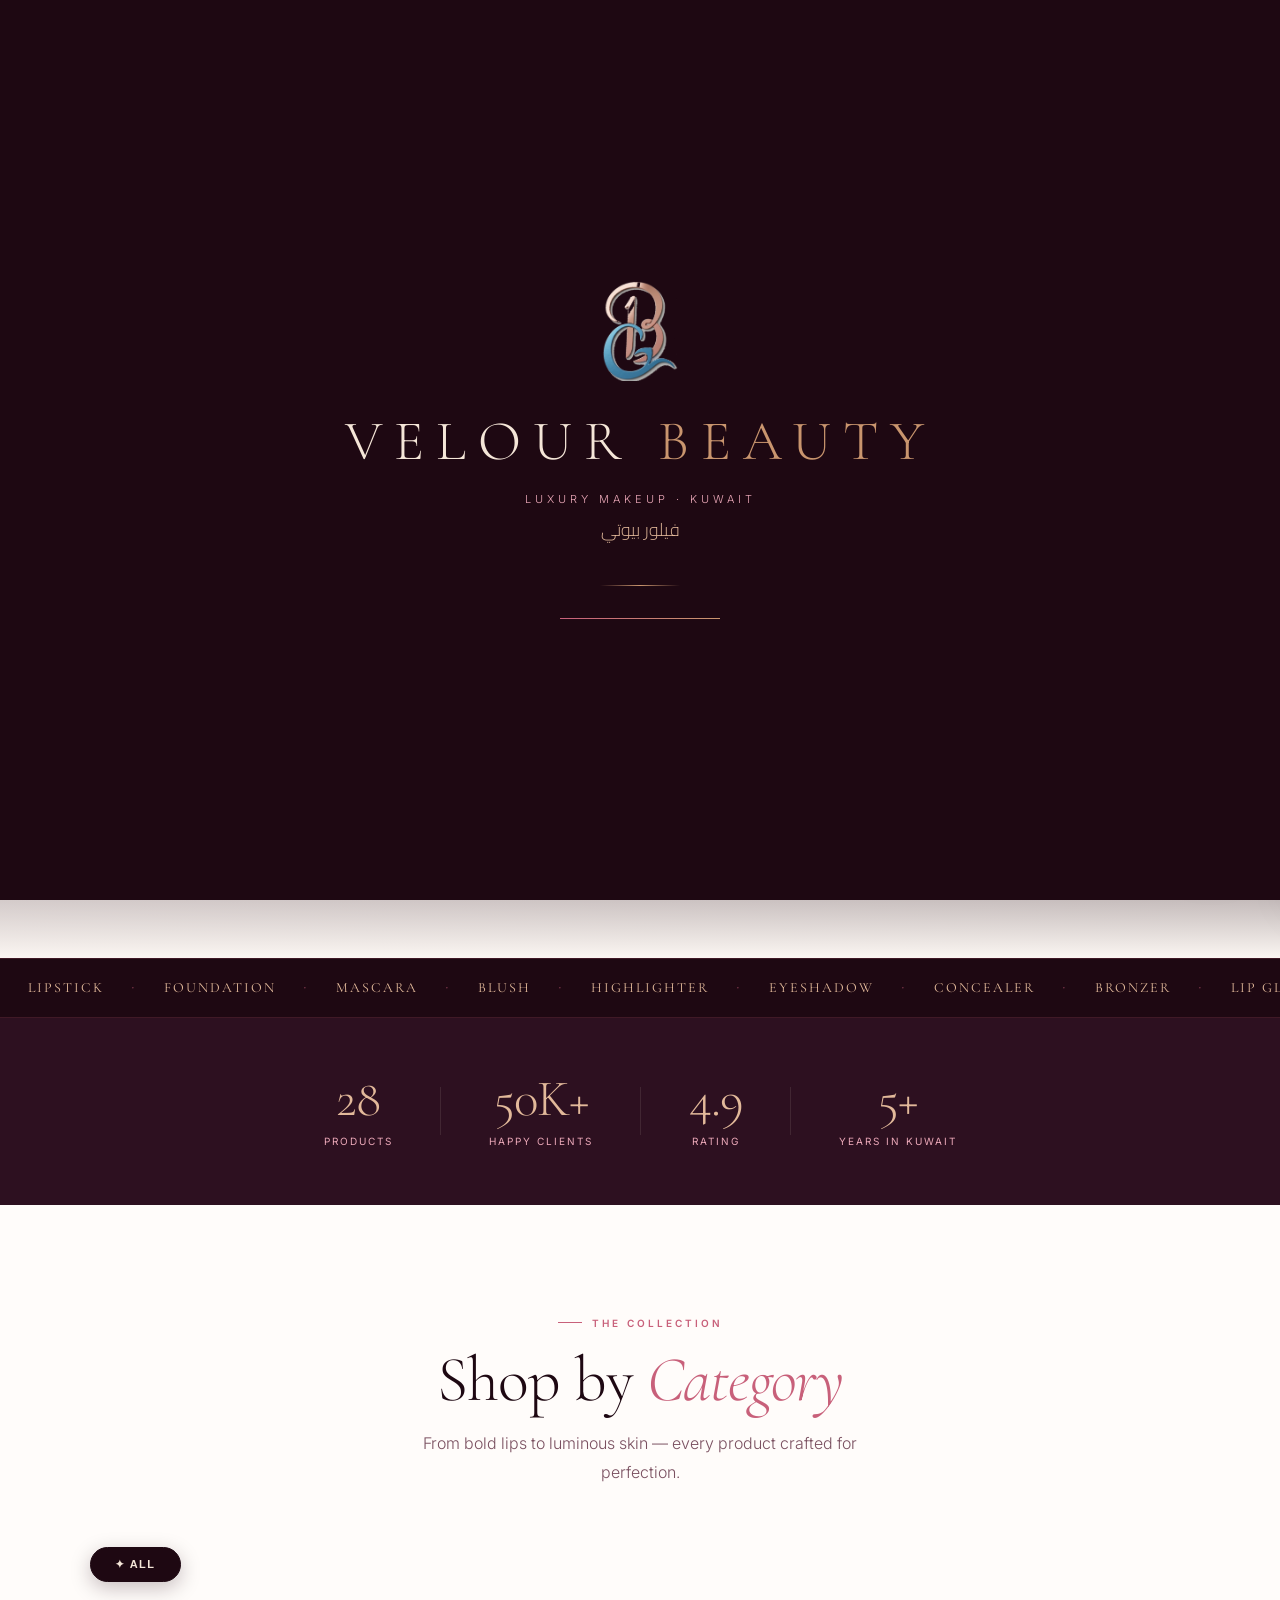
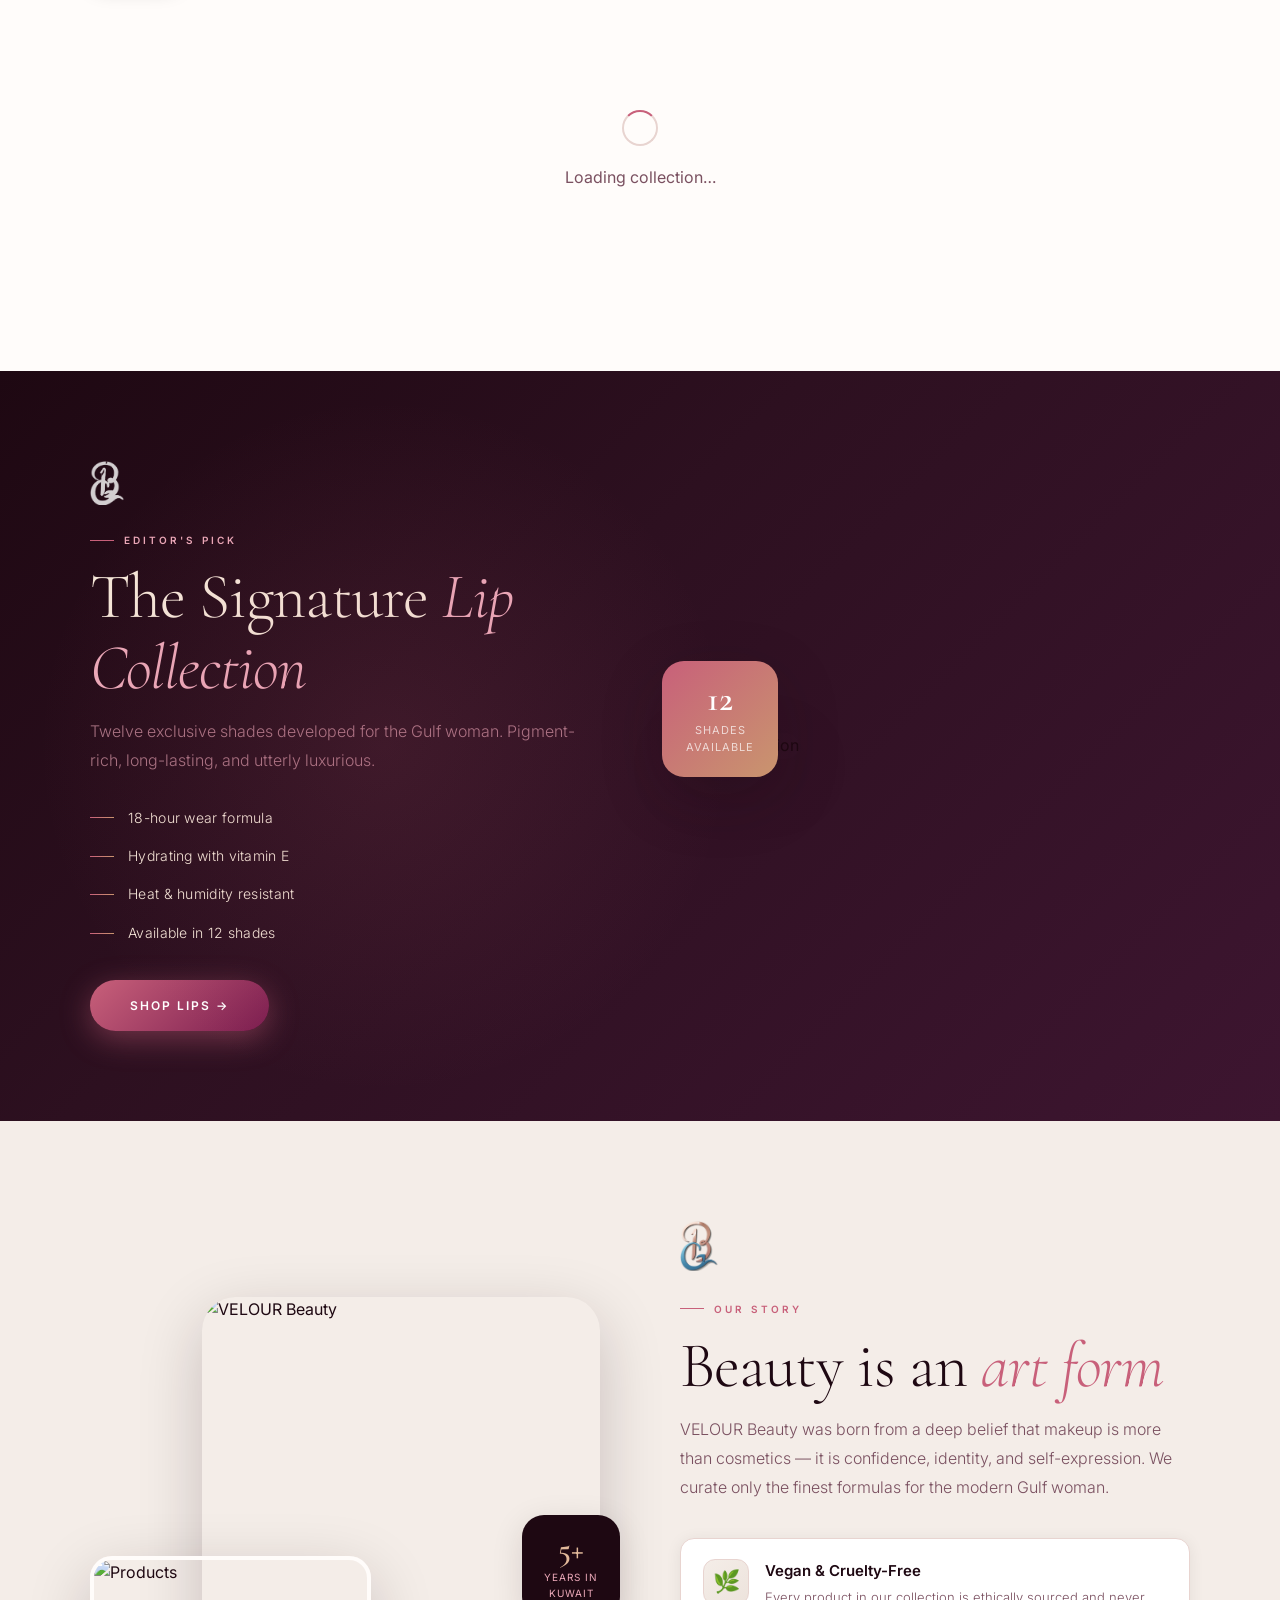
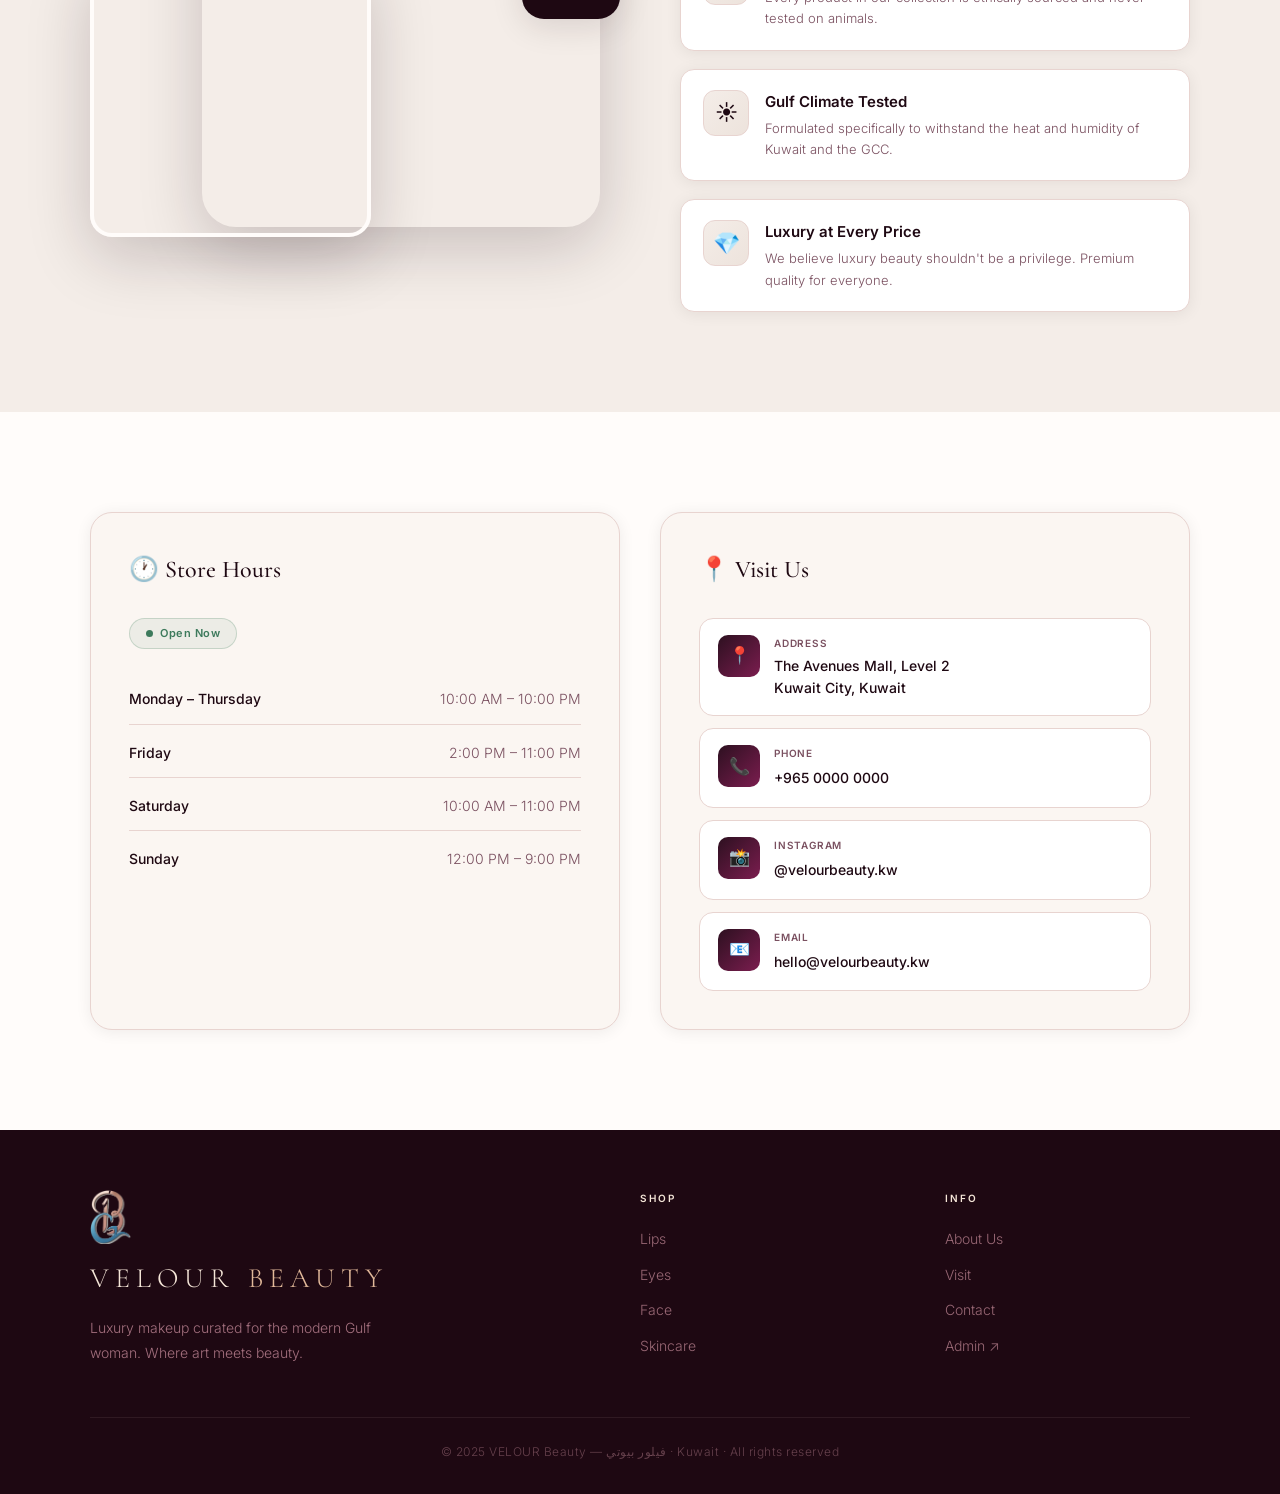
==== commit c2b8a421: "Remove products 11-20, renumber 21-30 to 11-20" ====
--- a/index.html
+++ b/index.html
@@ -1501,36 +1501,16 @@
   {id:10,name:'Volume Mascara GR',        description:'Glow Kiss volume mascara. Triple-action brush for extreme volume, length and lift.',           price_kwd:'8.500', emoji:'👁️',badge:'Bestseller',cat:'eyes',     cat_name:'Eyes',     image_url:'product-images/volume-mascara-gr.jpg'},
 
   // ── MORE PRODUCTS ──
-  {id:11,name:'Rose Eyeshadow Palette',   description:'12-shade palette in rosy mauves, champagnes and golds. Perfect for every occasion.',    price_kwd:'18.000',emoji:'🎨',badge:'Bestseller', cat:'eyes',     cat_name:'Eyes',     image_url:'product-images/rose-eyeshadow-palette.jpg'},
-  {id:12,name:'Brow Defining Pencil',     description:'Ultra-precise brow pencil with spoolie. Fills gaps and defines shape all day.',        price_kwd:'5.500', emoji:'✏️',badge:null,          cat:'eyes',     cat_name:'Eyes',     image_url:'product-images/brow-defining-pencil.jpg'},
-  {id:13,name:'Precision Liquid Liner',   description:'Jet-black liquid liner with a fine felt tip. Wing it perfectly every single time.',    price_kwd:'6.000', emoji:'👁️',badge:'New',         cat:'eyes',     cat_name:'Eyes',     image_url:'product-images/precision-liquid-liner.jpg'},
-  {id:14,name:'G Compact Palette',        description:'Luxe embossed compact with blush, highlight and contour. Travel-friendly.',            price_kwd:'22.000',emoji:'✨',badge:'Exclusive',    cat:'face',     cat_name:'Face',     image_url:'product-images/g-compact-palette.jpg'},
-  {id:15,name:'Luminous Foundation',      description:'Skin-like full coverage foundation. Humidity-resistant with a natural glow finish.',   price_kwd:'14.000',emoji:'✨',badge:'Bestseller',  cat:'face',     cat_name:'Face',     image_url:'product-images/luminous-foundation.jpg'},
-  {id:16,name:'Rose Blush Compact',       description:'Pressed blush with a sculpted rose design. Silky pigment for a natural flush.',        price_kwd:'10.000',emoji:'🌸',badge:'Popular',     cat:'face',     cat_name:'Face',     image_url:'product-images/rose-blush-compact.jpg'},
-  {id:17,name:'Gold Highlighter Compact', description:'Baked highlighter with intense golden glow. Buildable shimmer for cheekbones.',        price_kwd:'12.000',emoji:'💛',badge:'Exclusive',    cat:'face',     cat_name:'Face',     image_url:'product-images/gold-highlighter-compact.jpg'},
-  {id:18,name:'Glitter Duo',              description:'Pink & purple chunky glitter duo. Eye-catching sparkle for lids, face and body.',      price_kwd:'9.000', emoji:'🌟',badge:'Limited',     cat:'eyes',     cat_name:'Eyes',     image_url:'product-images/glitter-duo.jpg'},
-  {id:19,name:'Lash Serum & Curler Set',  description:'Lash growth serum with rose-gold curler. Nourish, lift and curl for dramatic lashes.', price_kwd:'16.000',emoji:'👁️',badge:'New',        cat:'eyes',     cat_name:'Eyes',     image_url:'product-images/lash-serum-curler.jpg'},
-  {id:20,name:'Setting Spray & Primer',   description:'Hydrating primer + long-wear setting spray duo. 16-hour flawless finish.',             price_kwd:'13.000',emoji:'💦',badge:'Bestseller',  cat:'face',     cat_name:'Face',     image_url:'product-images/setting-spray-primer.jpg'},
-  {id:21,name:'Rose Water Toner',         description:'Hydrating toner with pure damask rose water. Balances and refreshes skin.',            price_kwd:'8.500', emoji:'🌹',badge:'New',           cat:'skincare', cat_name:'Skincare', image_url:'https://images.unsplash.com/photo-1620916566398-39f1143ab7be?w=600&q=85'},
-  {id:22,name:'Vitamin C Serum',          description:'Brightening 15% vitamin C serum. Fades dark spots and evens skin tone.',               price_kwd:'14.000',emoji:'🌿',badge:'Bestseller',  cat:'skincare', cat_name:'Skincare', image_url:'https://images.unsplash.com/photo-1556228720-195a672e8a03?w=600&q=85'},
-  {id:23,name:'Night Repair Cream',       description:'Rich overnight cream with retinol and peptides. Wake up to visibly smoother skin.',    price_kwd:'16.000',emoji:'🌙',badge:null,           cat:'skincare', cat_name:'Skincare', image_url:'https://images.unsplash.com/photo-1617897903246-719242758050?w=600&q=85'},
-  {id:24,name:'Hyaluronic Acid Serum',    description:'3-weight hyaluronic acid for deep, lasting hydration. Plumps and smooths instantly.',  price_kwd:'13.000',emoji:'💧',badge:'Bestseller',  cat:'skincare', cat_name:'Skincare', image_url:'https://images.unsplash.com/photo-1556228453-efd6c1ff04f6?w=600&q=85'},
-  {id:25,name:'Glow Face Oil',            description:'Lightweight rosehip, jojoba and squalane oil blend. Glowing skin overnight.',          price_kwd:'15.000',emoji:'🌹',badge:null,           cat:'skincare', cat_name:'Skincare', image_url:'https://images.unsplash.com/photo-1570194065650-d99fb4b38aac?w=600&q=85'},
-  {id:26,name:'Brightening Sheet Mask',   description:'Korean-formula mask soaked in niacinamide + arbutin. Brighter skin in 20 minutes.',    price_kwd:'3.500', emoji:'🌿',badge:null,           cat:'skincare', cat_name:'Skincare', image_url:'https://images.unsplash.com/photo-1596755389378-c31d21fd1273?w=600&q=85'},
-  {id:27,name:'Micellar Cleansing Water', description:'No-rinse micellar water removes makeup, SPF and impurities in one sweep.',            price_kwd:'6.500', emoji:'💦',badge:'Essential',    cat:'skincare', cat_name:'Skincare', image_url:'https://images.unsplash.com/photo-1556228453-efd6c1ff04f6?w=600&q=85'},
-  {id:29,name:'Velvet Matte Lipstick',  description:'Ultra-pigmented matte lipstick in 12 rich shades. Lightweight, transfer-proof and lasts all day.',  price_kwd:'8.000', emoji:'💄',badge:'Bestseller', cat:'lips',     cat_name:'Lips',     image_url:'https://images.unsplash.com/photo-1599733589046-833e69c42d3b?w=600&q=85'},
-  {id:28,name:'SPF 50 Sunscreen',         description:'Lightweight, invisible sunscreen. Broad-spectrum protection with silky finish.',       price_kwd:'9.500', emoji:'☀️',badge:'Essential',    cat:'skincare', cat_name:'Skincare', image_url:'https://images.unsplash.com/photo-1556228578-8c89e6adf883?w=600&q=85'},
-  {id:37,name:'Waterproof Kohl Pencil',    description:'Intense waterproof kohl pencil. Smudge-proof formula for bold, defined eyes that last 24 hours.',price_kwd:'5.000', emoji:'👁️',badge:null,        cat:'eyes',     cat_name:'Eyes',     image_url:'https://images.unsplash.com/photo-1583241475880-083f84372725?w=600&q=85'},
-  {id:38,name:'Skin Tint Moisturizer',       description:'Tinted moisturizer with SPF 20 and hyaluronic acid. Natural, skin-like coverage for every day.',  price_kwd:'12.000',emoji:'✨',badge:'Popular',    cat:'face',     cat_name:'Face',     image_url:'https://images.unsplash.com/photo-1512496015851-a90fb38ba796?w=600&q=85'},
-  {id:39,name:'Lip Plumper Gloss',           description:'Tingly peptide gloss that visibly plumps lips. Glossy, non-sticky and long-wearing in 6 shades.',  price_kwd:'7.500', emoji:'💋',badge:'Bestseller', cat:'lips',     cat_name:'Lips',     image_url:'https://images.unsplash.com/photo-1586495777744-4e6232bf2177?w=600&q=85'},
-  {id:40,name:'Eye Cream Brightener',        description:'Caffeine-infused eye cream. De-puffs, brightens dark circles and firms the delicate eye area.',    price_kwd:'14.000',emoji:'🌿',badge:'New',         cat:'skincare', cat_name:'Skincare', image_url:'https://images.unsplash.com/photo-1556228453-efd6c1ff04f6?w=600&q=85'},
-  {id:31,name:'Velvet Lip Liner',         description:'Creamy velvet lip liner in 8 nude-to-berry shades. Defines and prevents feathering all day.',   price_kwd:'4.500', emoji:'💄',badge:null,         cat:'lips',     cat_name:'Lips',     image_url:'https://images.unsplash.com/photo-1571781926291-c477ebfd024b?w=600&q=85'},
-  {id:32,name:'Glossy Tinted Balm',          description:'Sheer tinted lip balm with hyaluronic acid. Plumps and glosses with a juicy, kissable finish.',  price_kwd:'6.000', emoji:'💋',badge:'New',         cat:'lips',     cat_name:'Lips',     image_url:'https://images.unsplash.com/photo-1586495777744-4e6232bf2177?w=600&q=85'},
-  {id:33,name:'Smoky Eye Palette',            description:'12 ultra-blendable shades from matte black to champagne shimmer. Day-to-night drama.',            price_kwd:'20.000',emoji:'🎨',badge:'Bestseller', cat:'eyes',     cat_name:'Eyes',     image_url:'https://images.unsplash.com/photo-1512496015851-a90fb38ba796?w=600&q=85'},
-  {id:34,name:'Full Coverage Concealer',      description:'Lightweight full-coverage concealer. Covers dark circles, blemishes and redness flawlessly.',     price_kwd:'8.500', emoji:'✨',badge:'Popular',    cat:'face',     cat_name:'Face',     image_url:'https://images.unsplash.com/photo-1556228720-195a672e8a03?w=600&q=85'},
-  {id:35,name:'Nourishing Face Serum',        description:'Peptide-rich serum with squalane and niacinamide. Visibly plumps and evens skin tone overnight.', price_kwd:'18.500',emoji:'🌿',badge:'New',         cat:'skincare', cat_name:'Skincare', image_url:'https://images.unsplash.com/photo-1620916566398-39f1143ab7be?w=600&q=85'},
-  {id:36,name:'Bronzing Drops',               description:'Liquid bronzer drops. Mix into foundation or apply directly for a sun-kissed, sculpted glow.',     price_kwd:'11.000',emoji:'🌟',badge:'Limited',    cat:'face',     cat_name:'Face',     image_url:'https://images.unsplash.com/photo-1596462502278-27bfdc403348?w=600&q=85'},
-  {id:30,name:'Contour & Highlight Duo',  description:'Cream-to-powder contour stick paired with champagne highlight. Sculpt and glow in one.',price_kwd:'15.000',emoji:'\u2728',badge:'New',         cat:'face',     cat_name:'Face',     image_url:'https://images.unsplash.com/photo-1512496015851-a90fb38ba796?w=600&q=85'},
+  {id:11,name:'Rose Water Toner',         description:'Hydrating toner with pure damask rose water. Balances and refreshes skin.',            price_kwd:'8.500', emoji:'🌹',badge:'New',           cat:'skincare', cat_name:'Skincare', image_url:'product-images/rose-water-toner.jpg'},
+  {id:12,name:'Vitamin C Serum',          description:'Brightening 15% vitamin C serum. Fades dark spots and evens skin tone.',               price_kwd:'14.000',emoji:'🌿',badge:'Bestseller',  cat:'skincare', cat_name:'Skincare', image_url:'product-images/vitamin-c-serum.jpg'},
+  {id:13,name:'Night Repair Cream',       description:'Rich overnight cream with retinol and peptides. Wake up to visibly smoother skin.',    price_kwd:'16.000',emoji:'🌙',badge:null,           cat:'skincare', cat_name:'Skincare', image_url:'product-images/night-repair-cream.jpg'},
+  {id:14,name:'Hyaluronic Acid Serum',    description:'3-weight hyaluronic acid for deep, lasting hydration. Plumps and smooths instantly.',  price_kwd:'13.000',emoji:'💧',badge:'Bestseller',  cat:'skincare', cat_name:'Skincare', image_url:'product-images/hyaluronic-acid-serum.jpg'},
+  {id:15,name:'Glow Face Oil',            description:'Lightweight rosehip, jojoba and squalane oil blend. Glowing skin overnight.',          price_kwd:'15.000',emoji:'🌹',badge:null,           cat:'skincare', cat_name:'Skincare', image_url:'product-images/glow-face-oil.jpg'},
+  {id:16,name:'Brightening Sheet Mask',   description:'Korean-formula mask soaked in niacinamide + arbutin. Brighter skin in 20 minutes.',    price_kwd:'3.500', emoji:'🌿',badge:null,           cat:'skincare', cat_name:'Skincare', image_url:'product-images/brightening-sheet-mask.jpg'},
+  {id:17,name:'Micellar Cleansing Water', description:'No-rinse micellar water removes makeup, SPF and impurities in one sweep.',            price_kwd:'6.500', emoji:'💦',badge:'Essential',    cat:'skincare', cat_name:'Skincare', image_url:'product-images/micellar-cleansing-water.jpg'},
+  {id:19,name:'Velvet Matte Lipstick',  description:'Ultra-pigmented matte lipstick in 12 rich shades. Lightweight, transfer-proof and lasts all day.',  price_kwd:'8.000', emoji:'💄',badge:'Bestseller', cat:'lips',     cat_name:'Lips',     image_url:'product-images/velvet-matte-lipstick.jpg'},
+  {id:18,name:'SPF 50 Sunscreen',         description:'Lightweight, invisible sunscreen. Broad-spectrum protection with silky finish.',       price_kwd:'9.500', emoji:'☀️',badge:'Essential',    cat:'skincare', cat_name:'Skincare', image_url:'product-images/spf-sunscreen.jpg'},
+  {id:20,name:'Contour & Highlight Duo',  description:'Cream-to-powder contour stick paired with champagne highlight. Sculpt and glow in one.',price_kwd:'15.000',emoji:'\u2728',badge:'New',         cat:'face',     cat_name:'Face',     image_url:'product-images/contour-highlight-duo.jpg'},
 ]
 
 loadMenu();
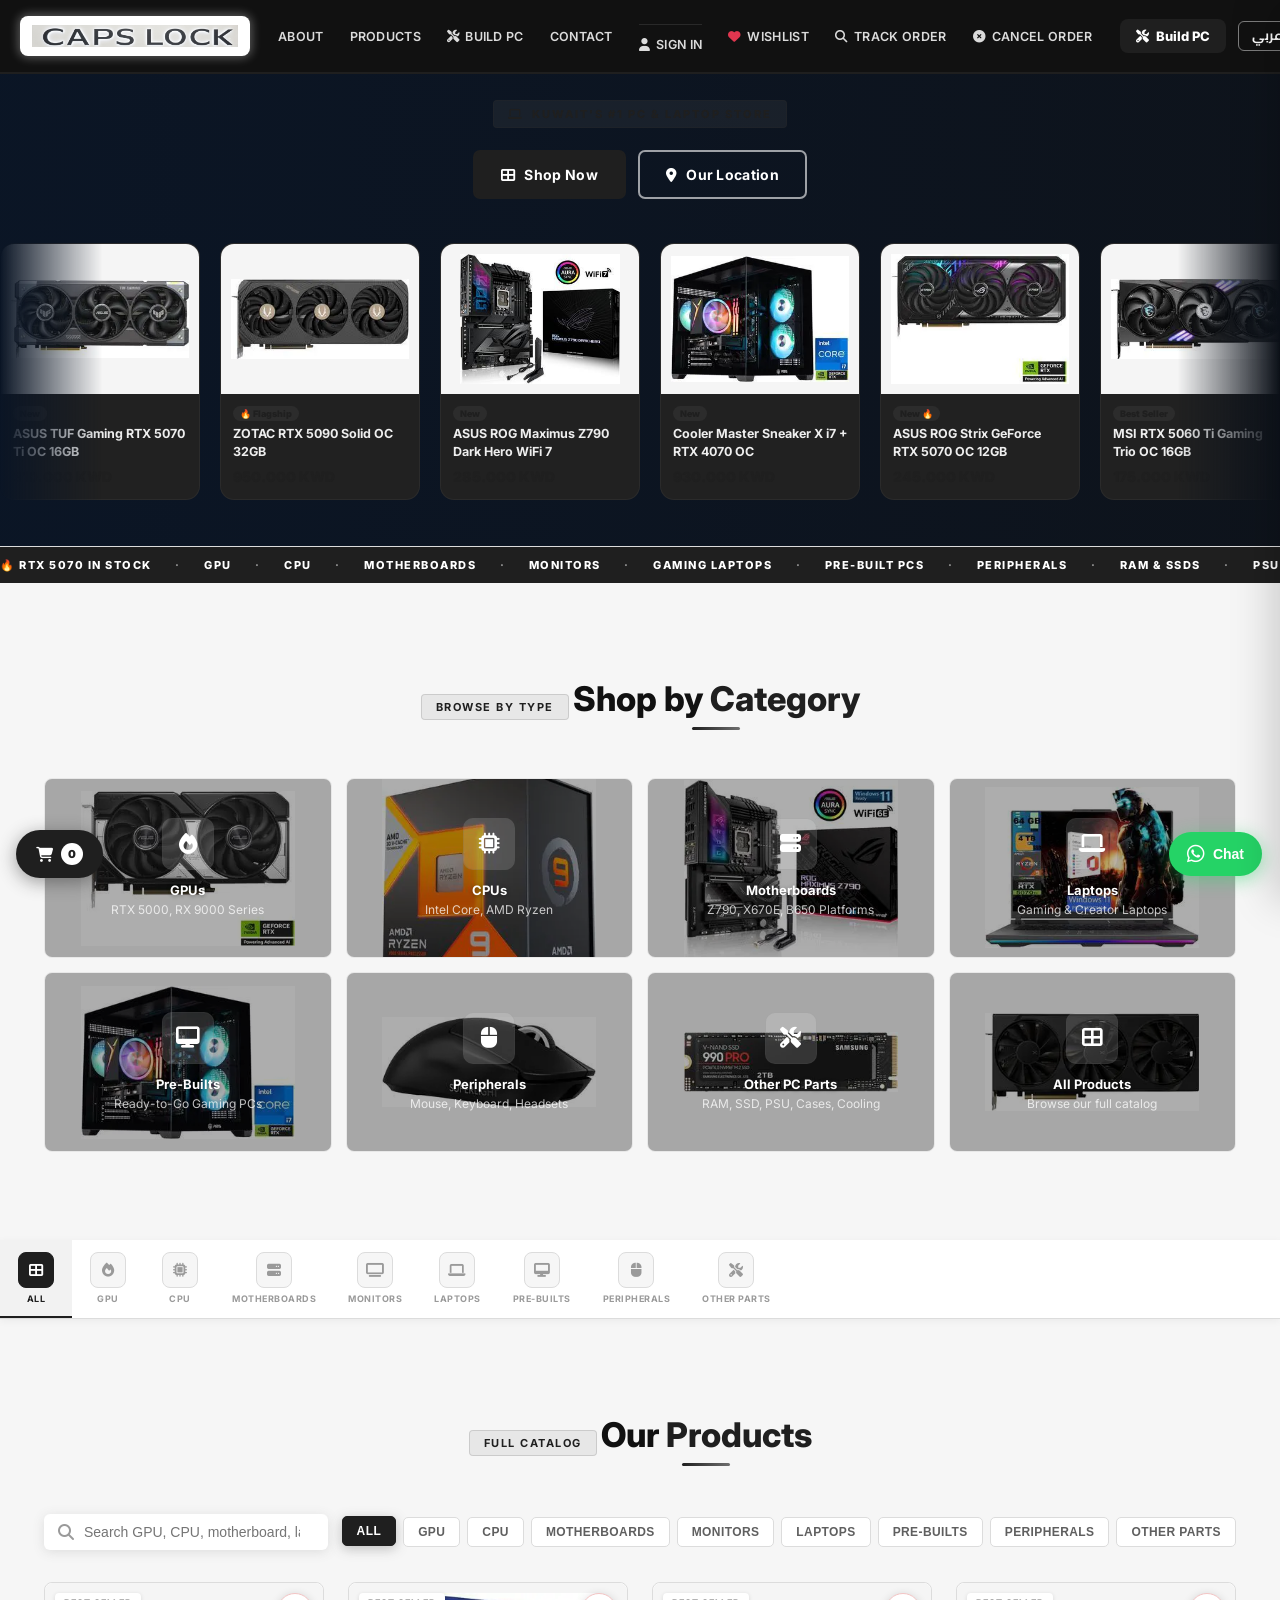
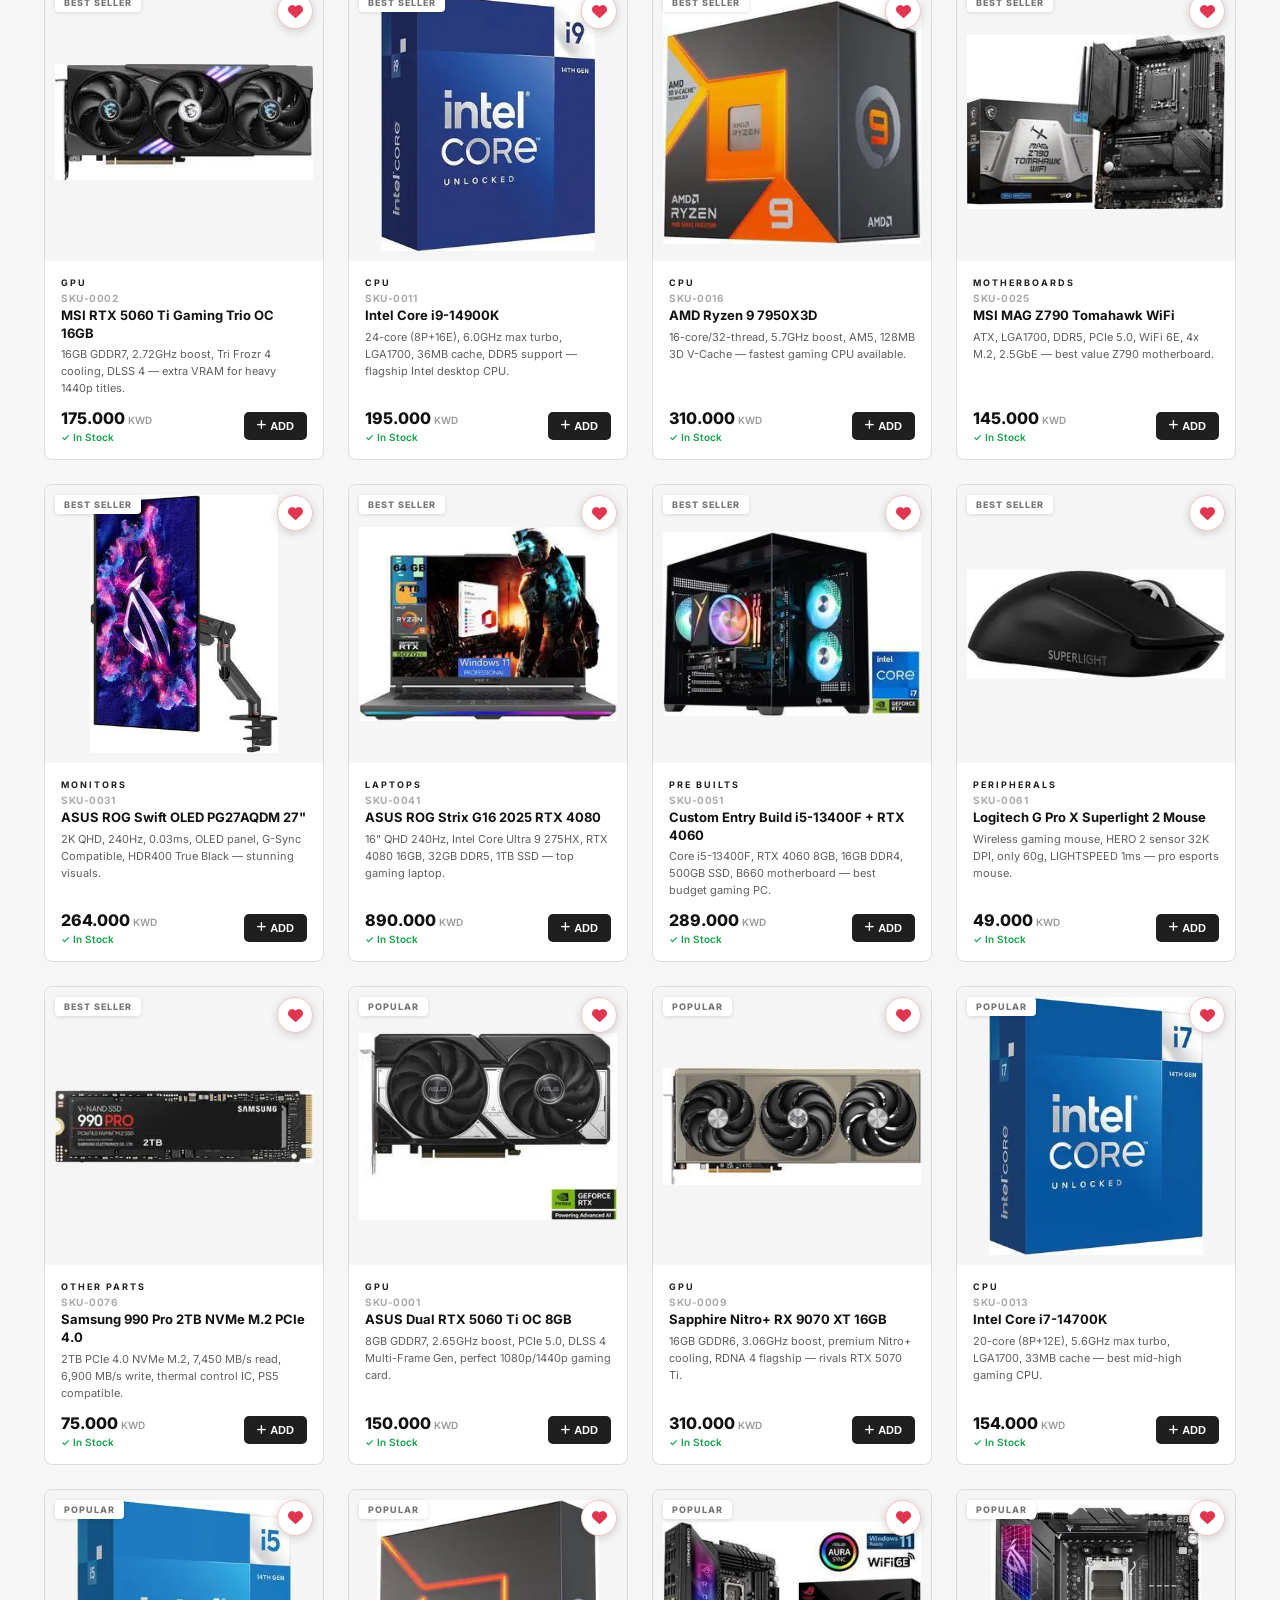
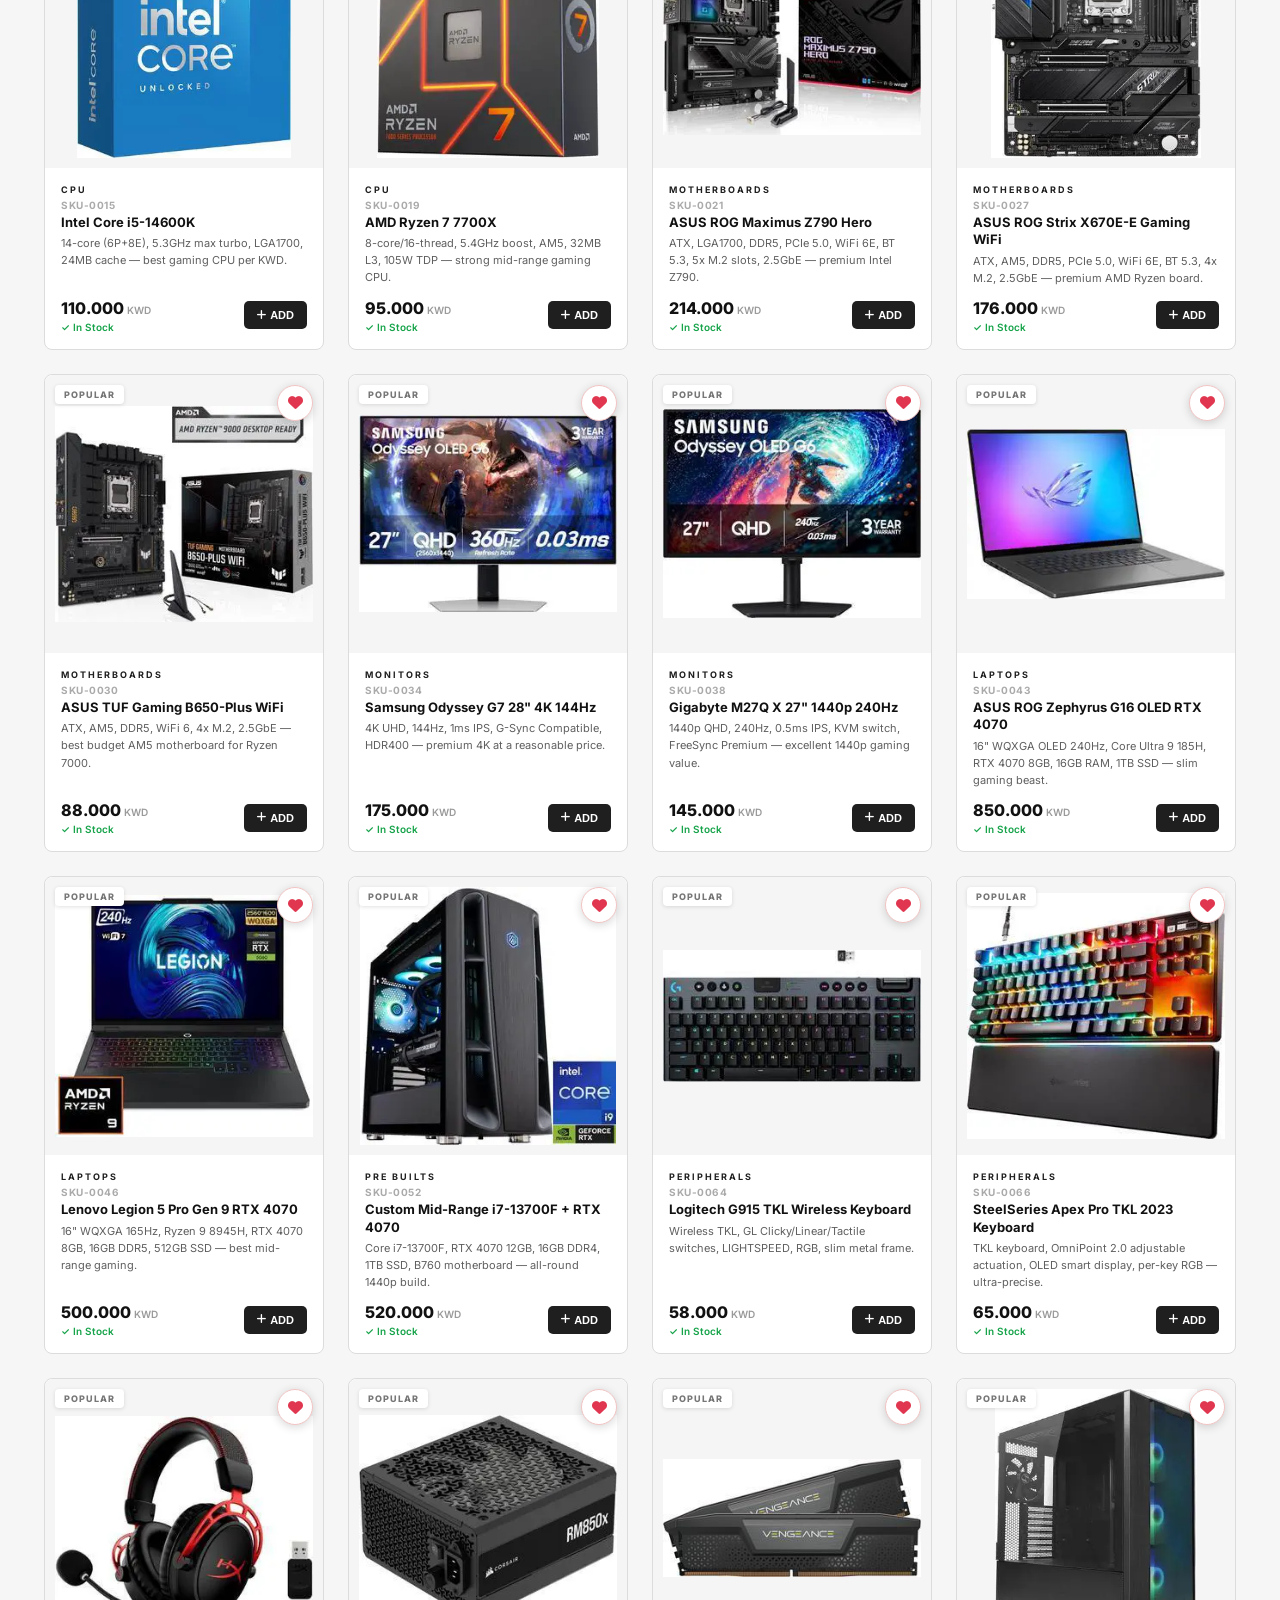
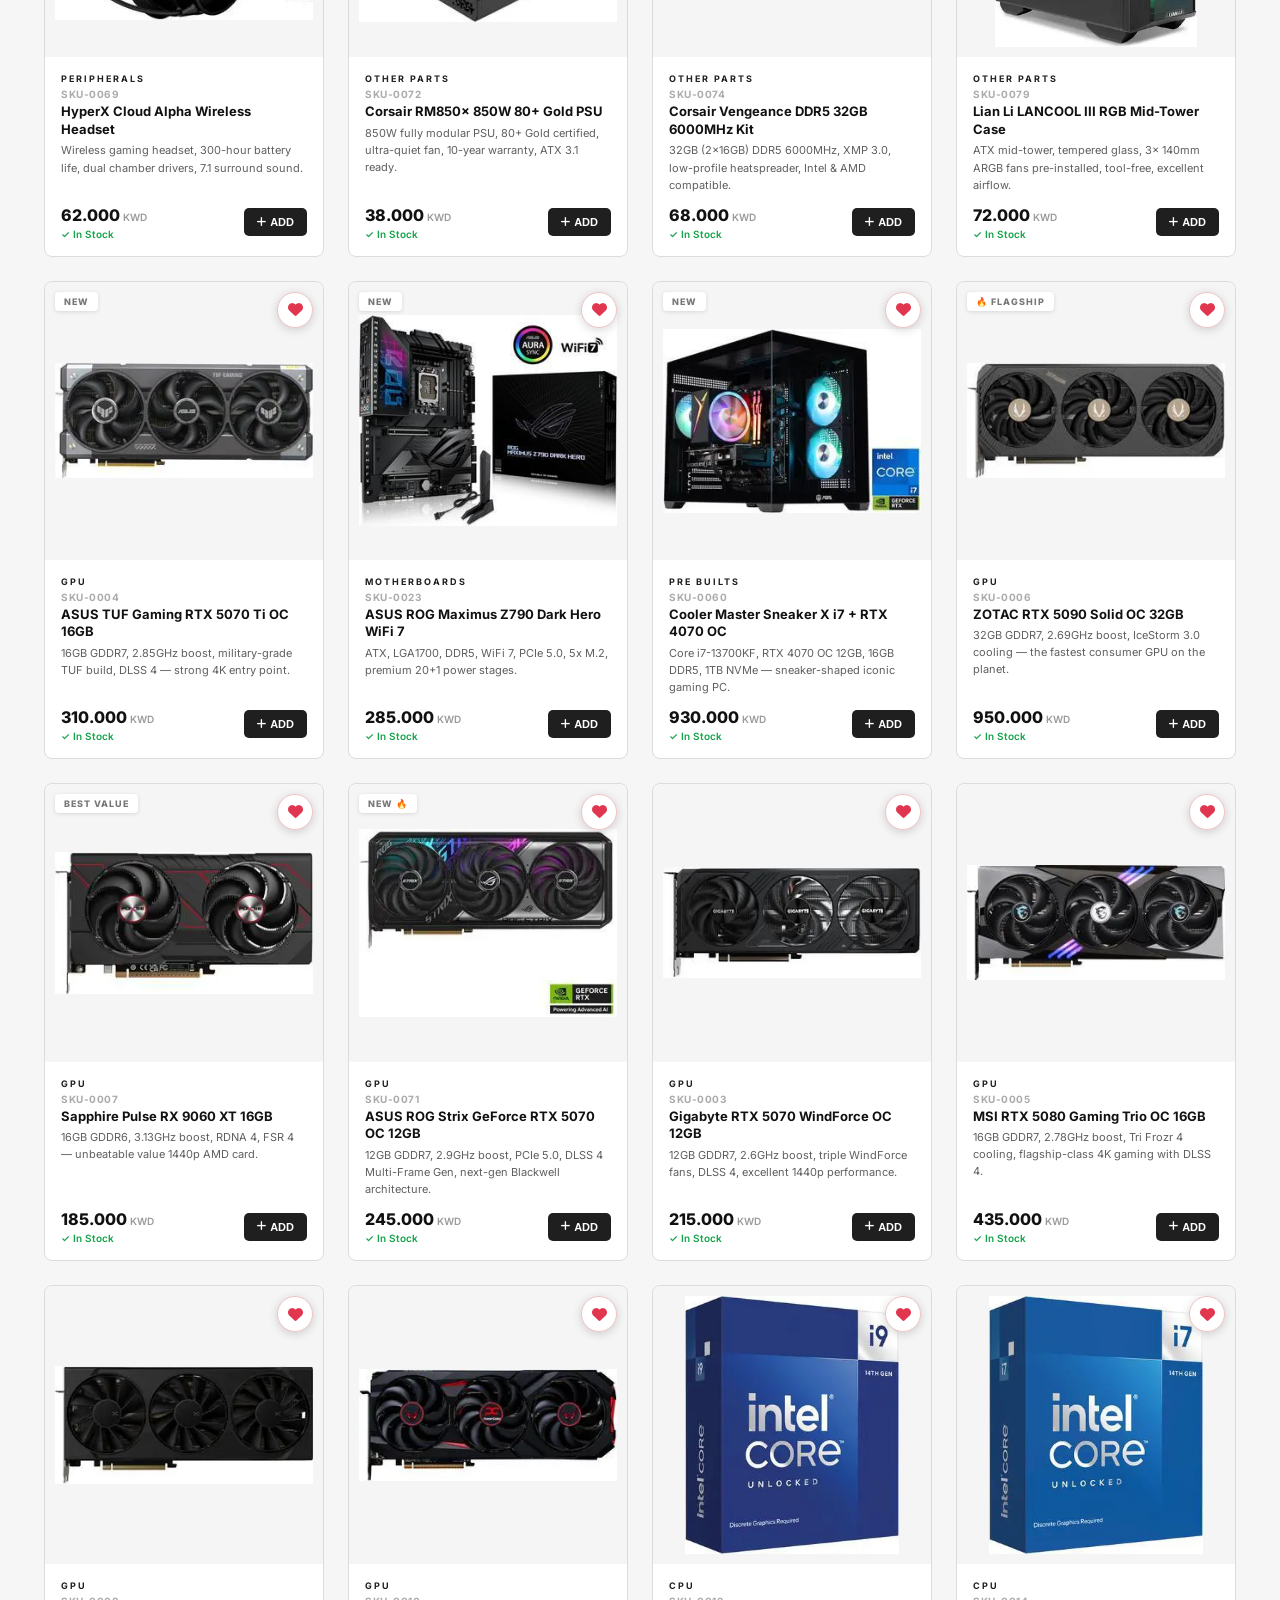
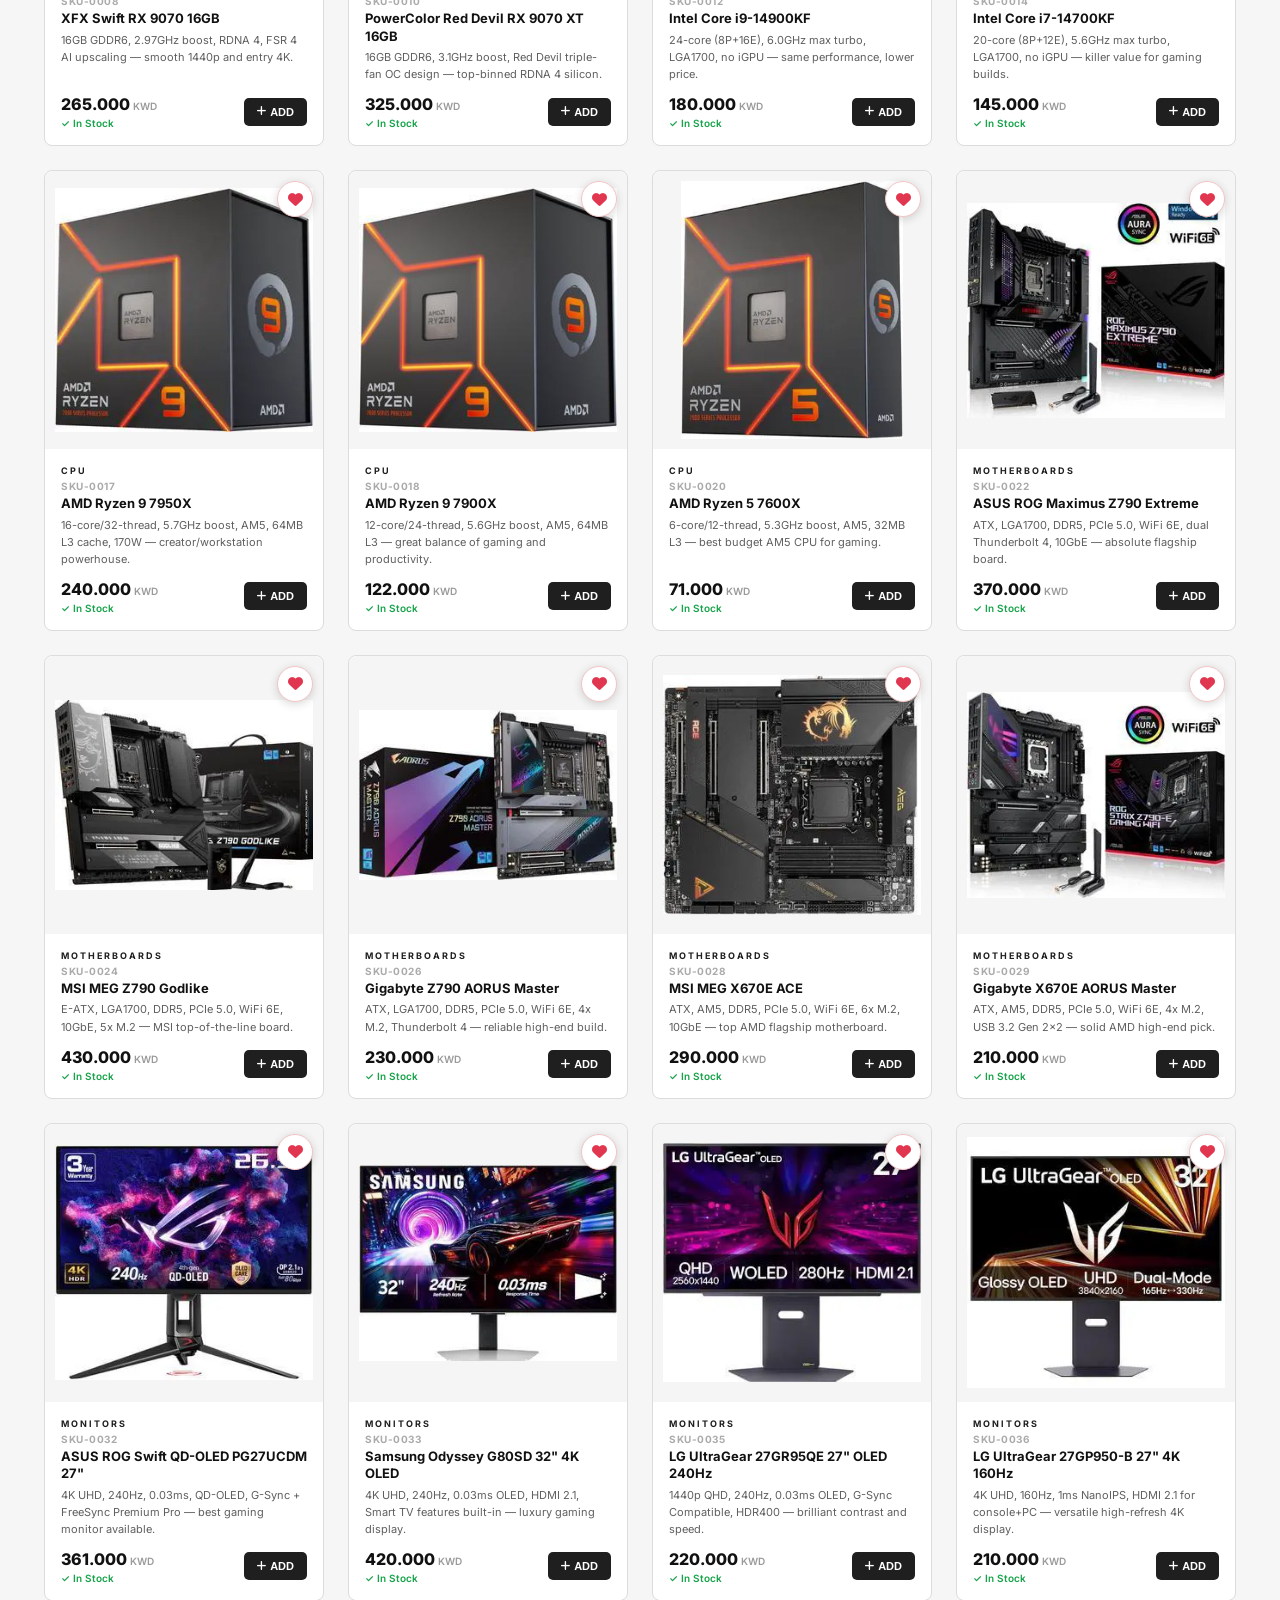
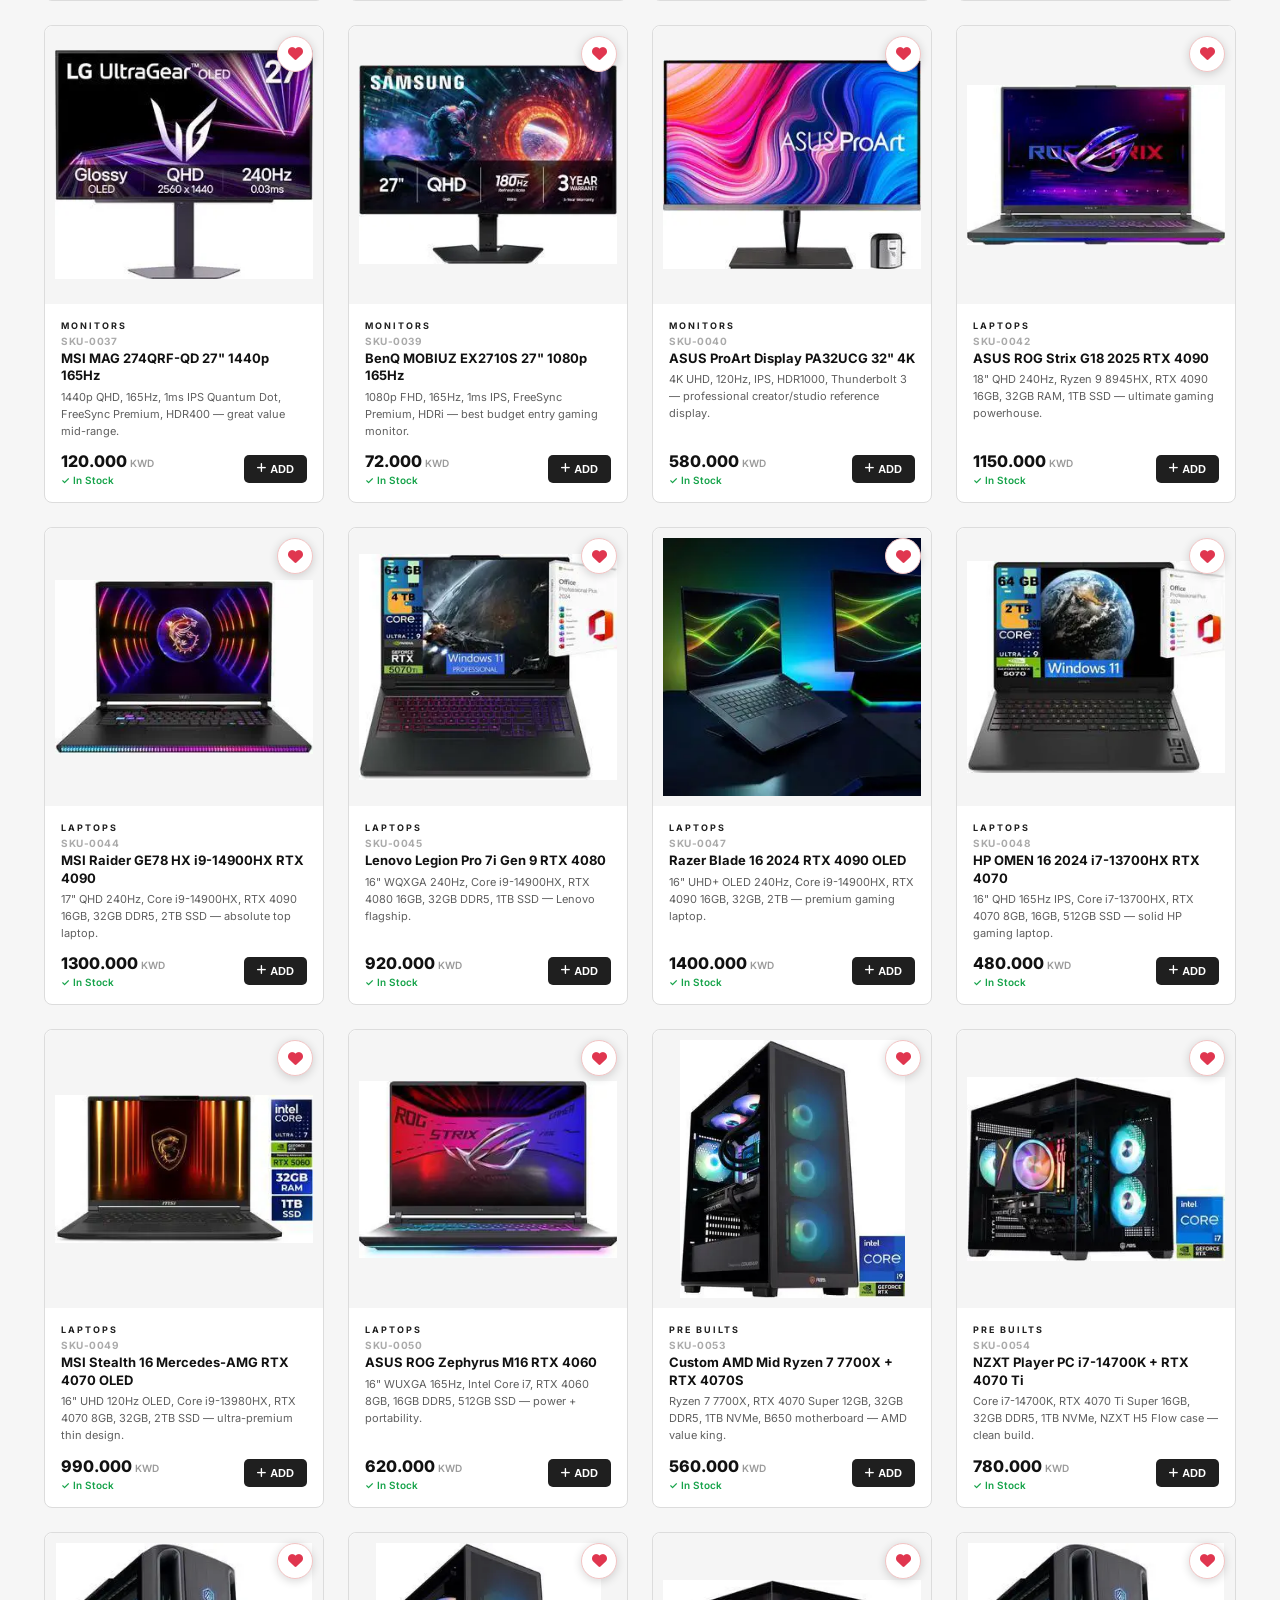
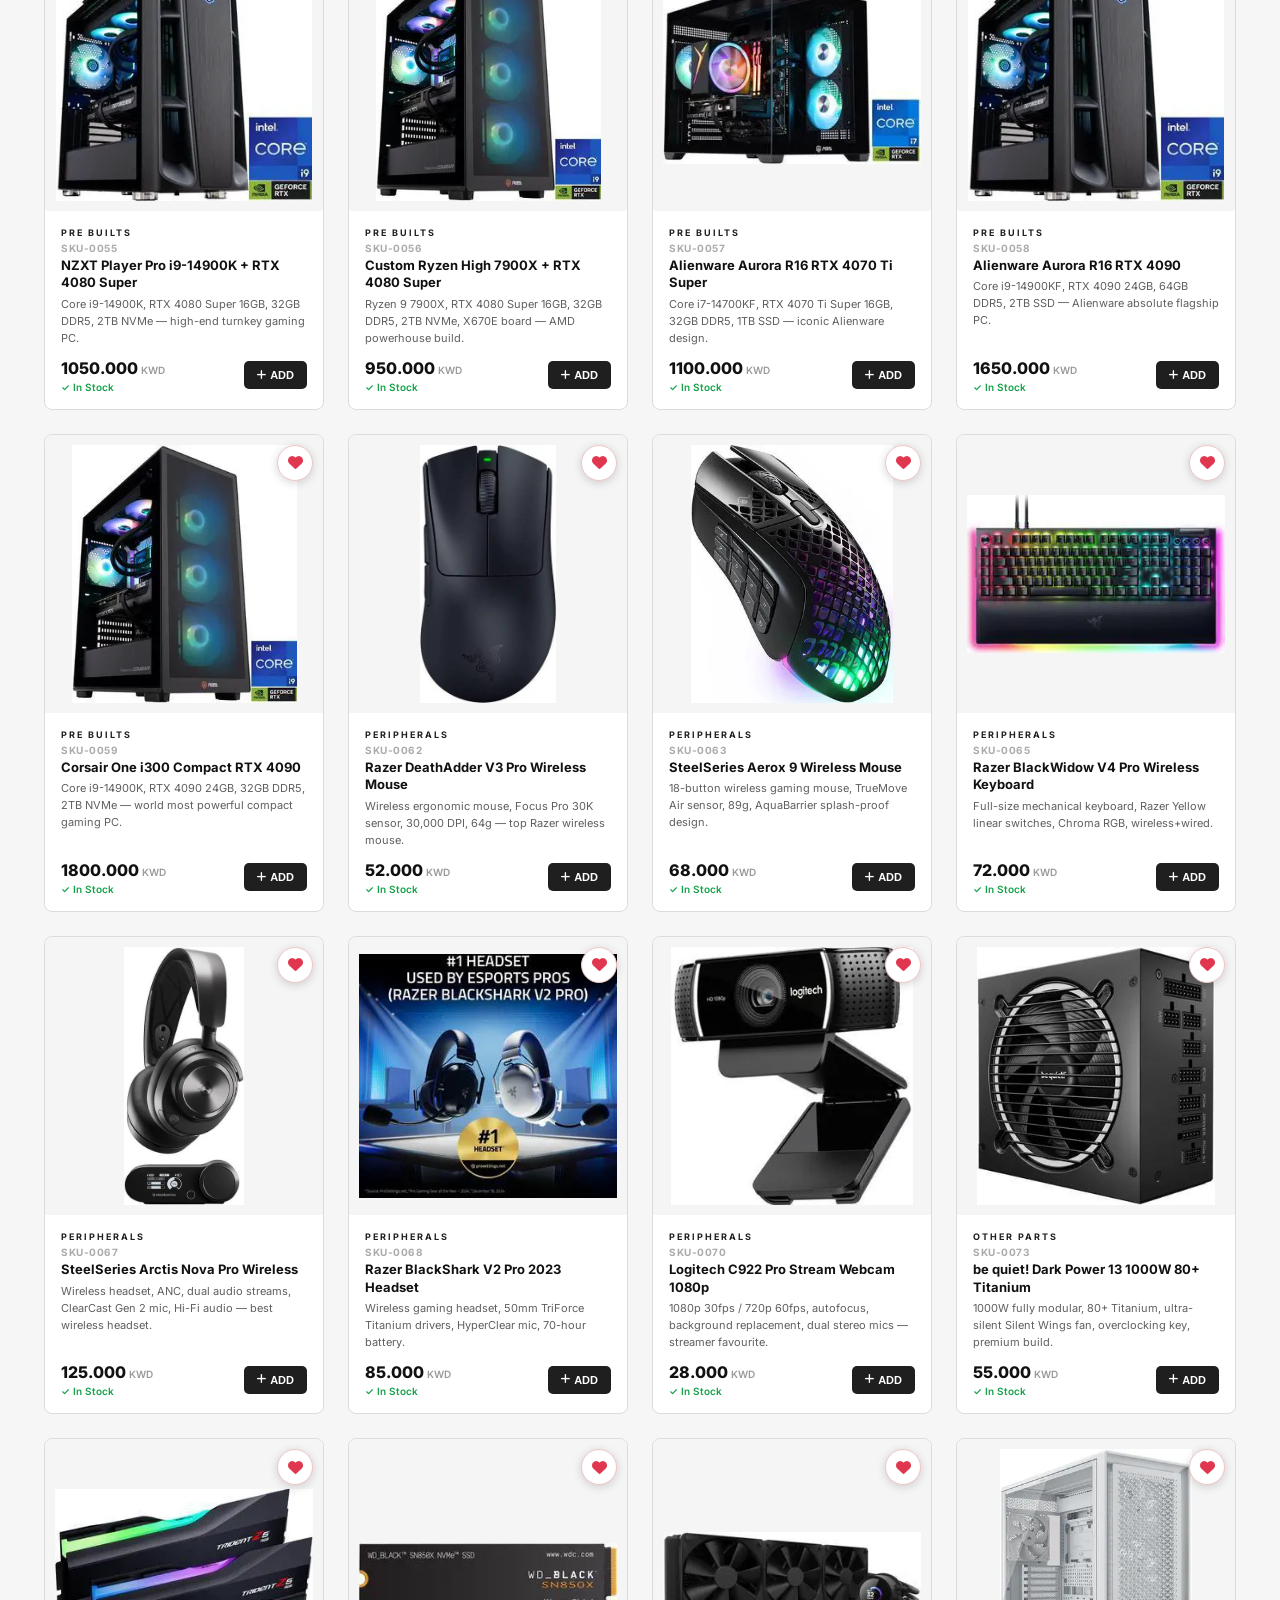
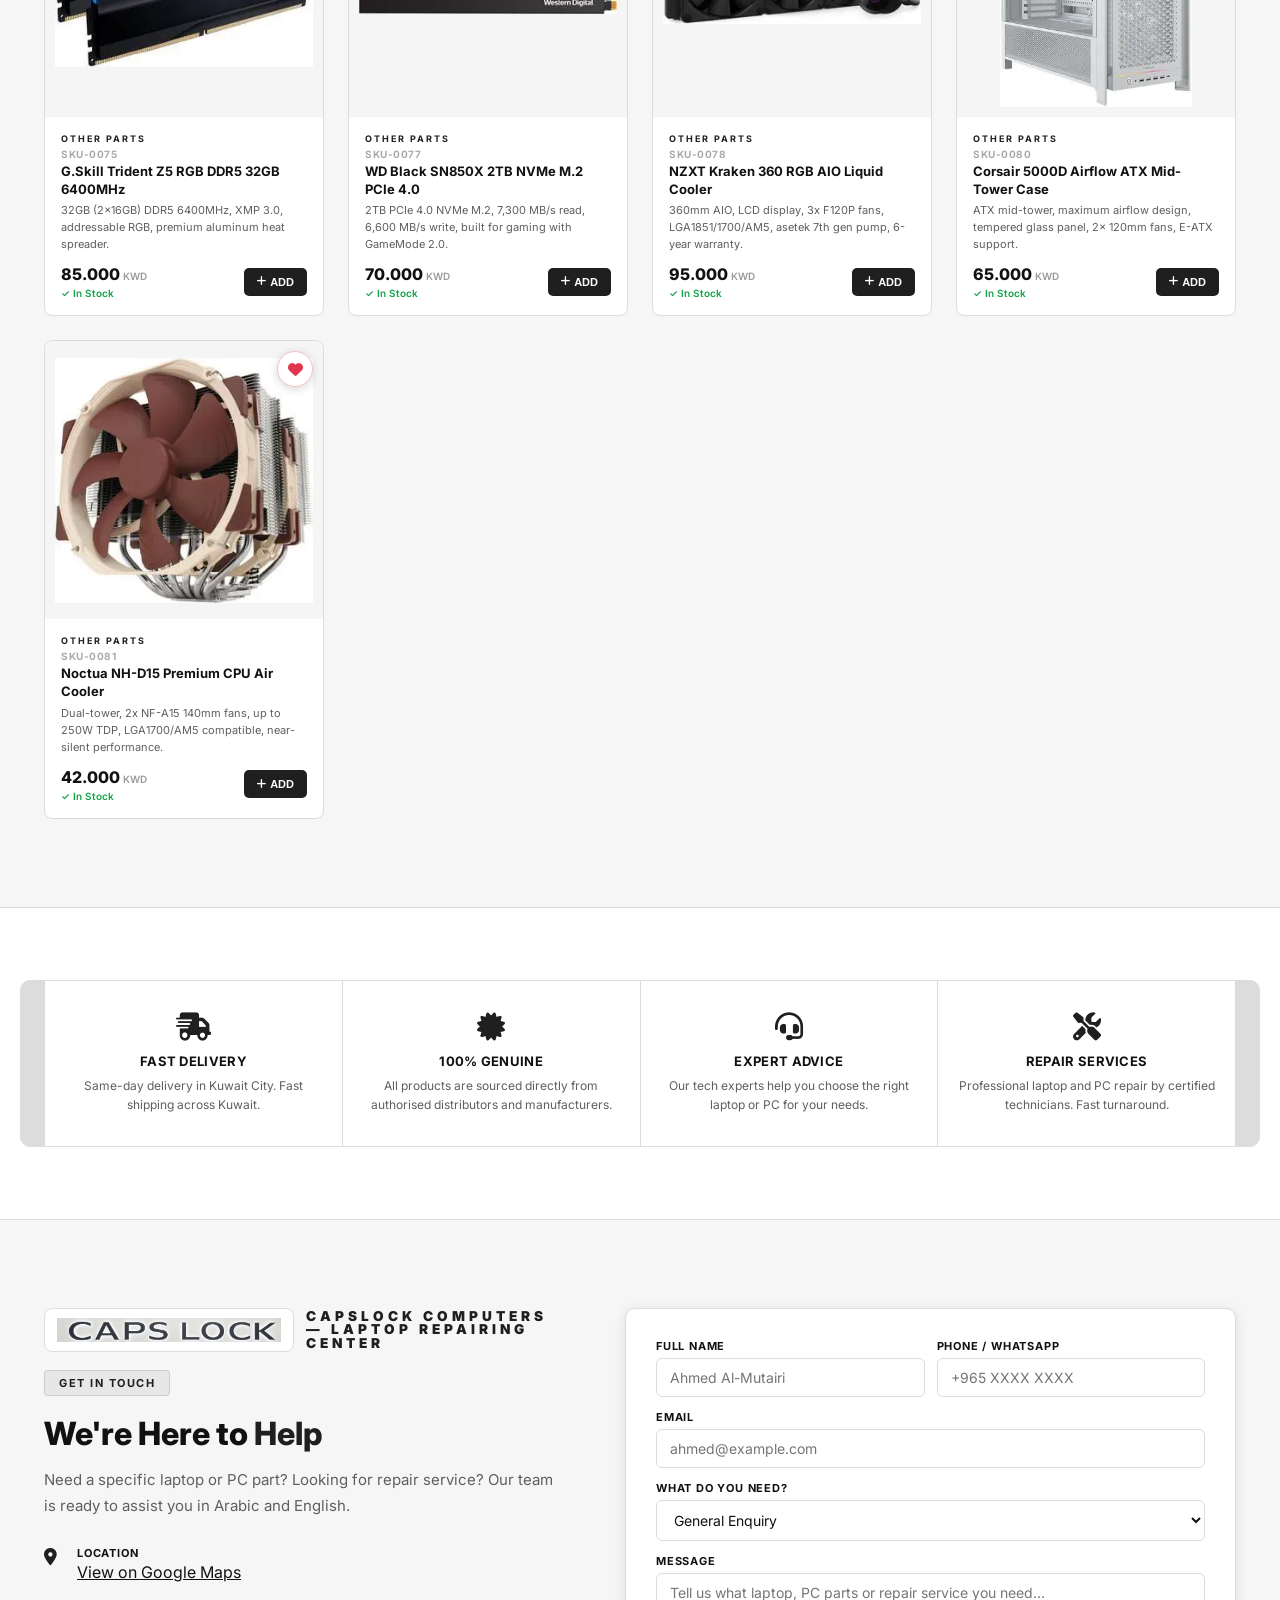
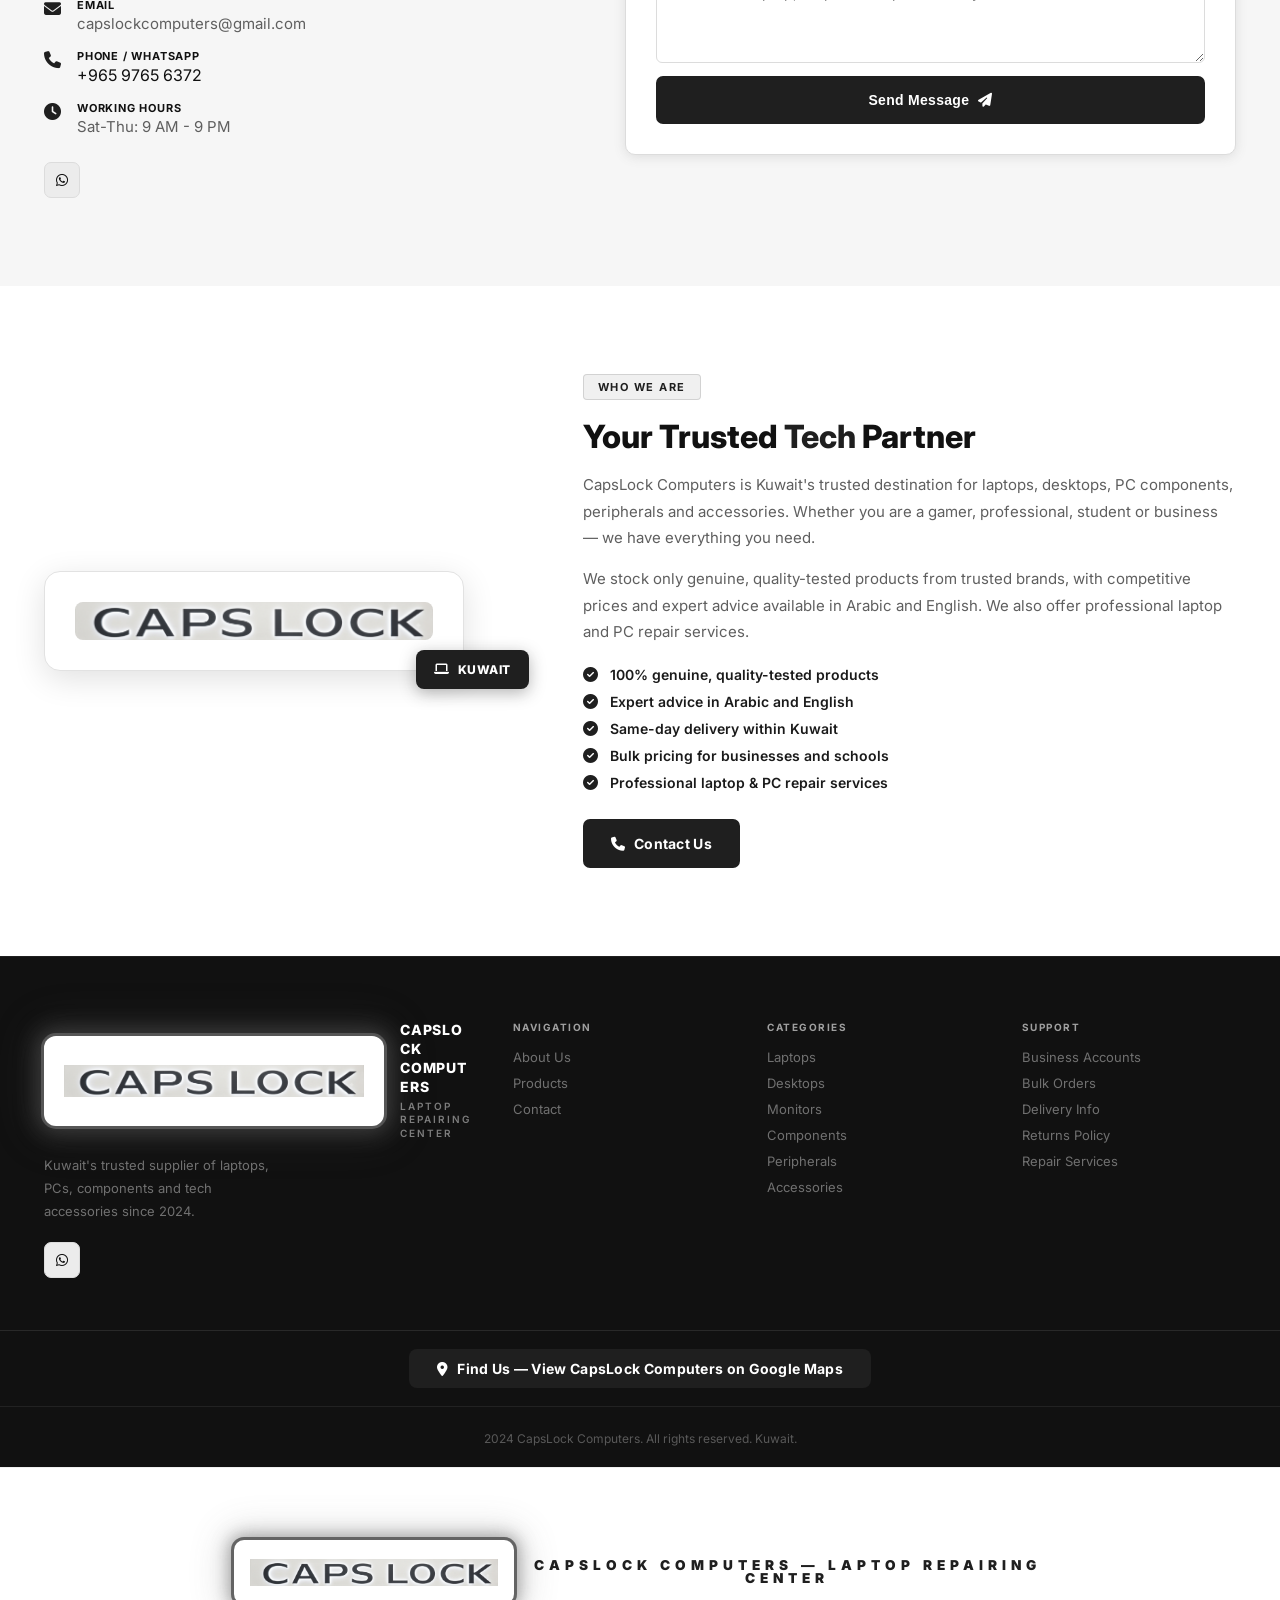
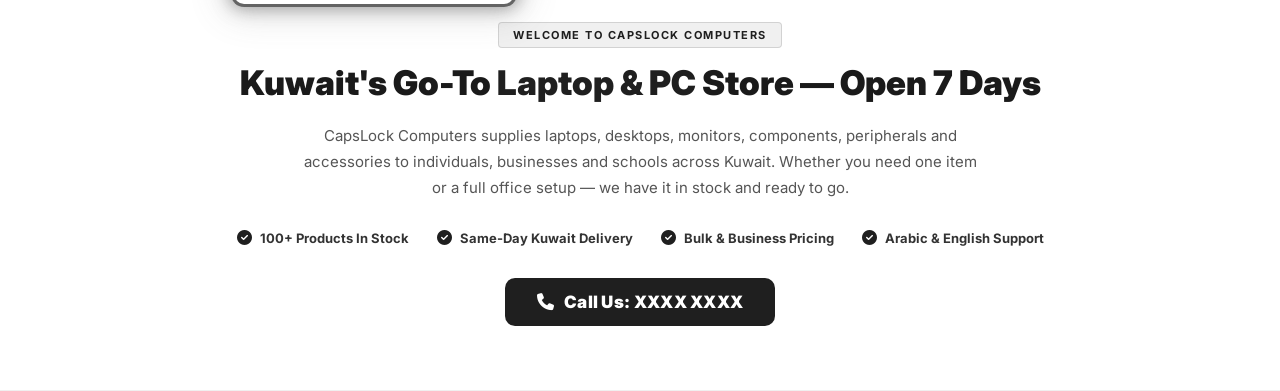
==== commit eb8d433c: "1" ====
--- a/index.html
+++ b/index.html
@@ -1,1567 +1,782 @@
-<!DOCTYPE html>
-<html lang="en">
+﻿<!DOCTYPE html>
+<html lang="en" dir="ltr">
 <head>
-<meta charset="UTF-8" />
-<meta name="viewport" content="width=device-width, initial-scale=1.0" />
-<title>VELOUR Beauty — فيلور بيوتي | Kuwait</title>
-<meta name="description" content="Luxury makeup & beauty in Kuwait. فيلور بيوتي — مستحضرات التجميل الفاخرة في الكويت.">
-<link rel="preconnect" href="https://fonts.googleapis.com" />
-<link rel="preconnect" href="https://fonts.gstatic.com" crossorigin />
-<link href="https://fonts.googleapis.com/css2?family=Cormorant+Garamond:ital,wght@0,300;0,400;0,500;0,600;0,700;1,300;1,400;1,600&family=Inter:wght@300;400;500;600;700&family=Cairo:wght@400;600;700;800&display=swap" rel="stylesheet" />
-<script src="https://cdn.jsdelivr.net/npm/@supabase/supabase-js@2"></script>
-<style>
-/* ════════════════════════════════════════════════════════════
-   TOKENS
-════════════════════════════════════════════════════════════ */
-:root {
-  --plum:       #1E0812;
-  --plum2:      #2D1020;
-  --plum3:      #3D1530;
-  --berry:      #7B1D4F;
-  --rose:       #C8607A;
-  --blush:      #EBA8B8;
-  --gold:       #C9956E;
-  --gold2:      #E2B99A;
-  --champagne:  #F5E6D8;
-  --ivory:      #FBF6F2;
-  --ivory2:     #F4EDE8;
-  --ivory3:     #EDE3DC;
-  --white:      #FFFCFA;
-  --text:       #1E0812;
-  --muted:      #7A5060;
-  --border:     #E8D4D0;
-  --green:      #3D7A5C;
-
-  --sh-sm:  0 2px 16px rgba(30,8,18,.07);
-  --sh:     0 8px 32px rgba(30,8,18,.12);
-  --sh-lg:  0 20px 64px rgba(30,8,18,.2);
-  --sh-glow:0 0 40px rgba(200,96,122,.25);
-  --r:      14px;
-  --r-lg:   22px;
-  --r-xl:   34px;
-}
-*,*::before,*::after{box-sizing:border-box;margin:0;padding:0}
-html{scroll-behavior:smooth}
-body{
-  font-family:'Inter',sans-serif;
-  background:var(--ivory);
-  color:var(--text);
-  overflow-x:hidden;
-  line-height:1.6;
-}
-
-/* ── GRAIN TEXTURE ── */
-body::after{
-  content:'';
-  position:fixed;inset:0;
-  background-image:url("data:image/svg+xml,%3Csvg viewBox='0 0 256 256' xmlns='http://www.w3.org/2000/svg'%3E%3Cfilter id='n'%3E%3CfeTurbulence type='fractalNoise' baseFrequency='.9' numOctaves='4' stitchTiles='stitch'/%3E%3C/filter%3E%3Crect width='100%25' height='100%25' filter='url(%23n)' opacity='.028'/%3E%3C/svg%3E");
-  pointer-events:none;z-index:9998;
-}
-
-/* ════════════════════ SPLASH ════════════════════ */
-#splash{
-  position:fixed;inset:0;z-index:9999;
-  background:var(--plum);
-  display:flex;flex-direction:column;
-  align-items:center;justify-content:center;
-  transition:opacity 1s ease, transform 1s ease;
-}
-#splash.hide{opacity:0;transform:translateY(-105%);pointer-events:none}
-.sp-logo{
-  font-family:'Cormorant Garamond',serif;
-  font-size:56px;font-weight:300;
-  letter-spacing:12px;text-transform:uppercase;
-  color:var(--champagne);margin-bottom:4px;
-}
-.sp-logo em{color:var(--gold);font-style:normal}
-.sp-tag{
-  font-size:11px;letter-spacing:4px;
-  text-transform:uppercase;color:var(--blush);
-  margin-bottom:8px;font-weight:300;
-}
-.sp-ar{
-  font-family:'Cairo',sans-serif;
-  font-size:18px;color:var(--gold2);
-  margin-bottom:40px;direction:rtl;font-weight:300;
-}
-.sp-line{
-  width:80px;height:1px;
-  background:linear-gradient(90deg,transparent,var(--gold),transparent);
-  margin-bottom:32px;
-}
-.sp-bar{width:160px;height:1px;background:rgba(255,255,255,.1);position:relative;overflow:hidden}
-.sp-fill{
-  position:absolute;inset:0;width:0;
-  background:linear-gradient(90deg,var(--rose),var(--gold));
-  animation:load 2.8s ease forwards;
-}
-@keyframes load{to{width:100%}}
-
-/* ════════════════════ NAV ════════════════════ */
-nav{
-  position:fixed;top:0;left:0;right:0;z-index:700;
-  padding:0 6%;
-  transition:all .4s ease;
-}
-nav.scrolled{
-  background:rgba(251,246,242,.97);
-  backdrop-filter:blur(24px) saturate(1.6);
-  border-bottom:1px solid var(--border);
-  box-shadow:var(--sh-sm);
-}
-.nav-i{
-  max-width:1200px;margin:0 auto;
-  height:76px;display:flex;
-  align-items:center;justify-content:space-between;
-}
-.nav-logo{display:flex;align-items:center;gap:14px;text-decoration:none}
-.nav-logo-mark{
-  width:42px;height:42px;
-  background:linear-gradient(135deg,var(--plum2),var(--berry));
-  border-radius:12px;
-  display:flex;align-items:center;justify-content:center;
-  font-size:20px;
-  box-shadow:0 4px 16px rgba(123,29,79,.35);
-}
-.nav-brand{
-  font-family:'Cormorant Garamond',serif;
-  font-size:22px;font-weight:600;
-  letter-spacing:3px;text-transform:uppercase;
-  color:var(--plum);
-}
-nav.scrolled .nav-brand{color:var(--plum)}
-nav:not(.scrolled) .nav-brand{color:var(--champagne)}
-.nav-links{display:flex;align-items:center;gap:2px;list-style:none}
-.nav-links a{
-  font-size:12px;font-weight:500;
-  letter-spacing:1.5px;text-transform:uppercase;
-  text-decoration:none;padding:8px 16px;border-radius:8px;
-  transition:all .2s;
-}
-nav.scrolled .nav-links a{color:var(--muted)}
-nav:not(.scrolled) .nav-links a{color:rgba(245,230,216,.75)}
-nav.scrolled .nav-links a:hover{background:var(--ivory2);color:var(--plum)}
-nav:not(.scrolled) .nav-links a:hover{color:var(--champagne)}
-.nav-cta{
-  background:linear-gradient(135deg,var(--rose),var(--berry));
-  color:white;border:none;
-  padding:11px 26px;border-radius:50px;
-  font-size:12px;font-weight:600;
-  letter-spacing:1.5px;text-transform:uppercase;
-  cursor:pointer;text-decoration:none;
-  transition:transform .2s,box-shadow .2s;
-  box-shadow:0 6px 20px rgba(200,96,122,.4);
-}
-.nav-cta:hover{transform:translateY(-2px);box-shadow:0 10px 30px rgba(200,96,122,.5)}
-
-/* ════════════════════ HERO ════════════════════ */
-.hero{
-  min-height:100vh;
-  background:
-    linear-gradient(160deg,rgba(30,8,18,.82) 0%,rgba(45,16,32,.55) 50%,rgba(30,8,18,.88) 100%),
-    url('https://images.unsplash.com/photo-1596462502278-27bfdc403348?w=1900&q=85') center/cover no-repeat;
-  display:flex;flex-direction:column;
-  align-items:center;justify-content:center;
-  text-align:center;
-  padding:110px 6% 120px;
-  position:relative;overflow:hidden;
-}
-.hero::after{
-  content:'';position:absolute;bottom:0;left:0;right:0;
-  height:200px;
-  background:linear-gradient(to top,var(--ivory),transparent);
-  pointer-events:none;
-}
-/* floating orbs */
-.hero::before{
-  content:'';position:absolute;
-  width:600px;height:600px;border-radius:50%;
-  background:radial-gradient(circle,rgba(200,96,122,.15) 0%,transparent 70%);
-  top:50%;left:50%;transform:translate(-50%,-50%);
-  pointer-events:none;
-  animation:orb 6s ease-in-out infinite alternate;
-}
-@keyframes orb{0%{transform:translate(-50%,-50%) scale(1)}100%{transform:translate(-50%,-50%) scale(1.2)}}
-.hero-eyebrow{
-  display:inline-flex;align-items:center;gap:12px;
-  color:var(--gold2);font-size:11px;font-weight:500;
-  letter-spacing:3px;text-transform:uppercase;
-  margin-bottom:28px;
-}
-.hero-eyebrow::before,.hero-eyebrow::after{
-  content:'';width:40px;height:1px;
-  background:linear-gradient(90deg,transparent,var(--gold));
-}
-.hero-title{
-  font-family:'Cormorant Garamond',serif;
-  font-size:clamp(3.5rem,9vw,8.5rem);
-  font-weight:300;color:var(--champagne);
-  line-height:1;letter-spacing:-2px;
-  margin-bottom:6px;
-}
-.hero-title em{
-  font-style:italic;color:var(--blush);
-  font-weight:300;
-}
-.hero-title strong{
-  font-weight:600;color:var(--white);
-}
-.hero-ar{
-  font-family:'Cairo',sans-serif;
-  font-size:clamp(1rem,2.5vw,1.6rem);
-  color:var(--gold2);margin-bottom:28px;
-  direction:rtl;font-weight:300;letter-spacing:1px;
-}
-.hero-sub{
-  max-width:480px;color:rgba(245,230,216,.72);
-  font-size:clamp(14px,1.6vw,17px);
-  line-height:1.8;margin-bottom:48px;
-  font-weight:300;letter-spacing:.3px;
-}
-.hero-btns{
-  display:flex;gap:14px;flex-wrap:wrap;
-  justify-content:center;position:relative;z-index:1;
-}
-.btn-primary{
-  background:linear-gradient(135deg,var(--rose),var(--berry));
-  color:white;border:none;
-  padding:16px 40px;border-radius:50px;
-  font-size:12px;font-weight:600;
-  letter-spacing:2px;text-transform:uppercase;
-  cursor:pointer;text-decoration:none;
-  display:inline-flex;align-items:center;gap:10px;
-  transition:transform .25s,box-shadow .25s;
-  box-shadow:0 8px 30px rgba(200,96,122,.45);
-}
-.btn-primary:hover{transform:translateY(-3px);box-shadow:0 14px 40px rgba(200,96,122,.55)}
-.btn-outline{
-  background:rgba(255,255,255,.07);
-  backdrop-filter:blur(10px);
-  color:var(--champagne);
-  border:1px solid rgba(245,230,216,.3);
-  padding:16px 40px;border-radius:50px;
-  font-size:12px;font-weight:500;
-  letter-spacing:2px;text-transform:uppercase;
-  cursor:pointer;text-decoration:none;
-  display:inline-flex;align-items:center;gap:10px;
-  transition:all .25s;
-}
-.btn-outline:hover{
-  border-color:rgba(245,230,216,.7);
-  background:rgba(255,255,255,.14);
-}
-.hero-chips{
-  display:flex;gap:12px;flex-wrap:wrap;
-  justify-content:center;margin-top:56px;
-  position:relative;z-index:1;
-}
-.hchip{
-  background:rgba(245,230,216,.08);
-  backdrop-filter:blur(10px);
-  border:1px solid rgba(245,230,216,.18);
-  color:rgba(245,230,216,.75);
-  font-size:11px;font-weight:500;
-  letter-spacing:1px;
-  padding:9px 22px;border-radius:50px;
-  text-transform:uppercase;
-}
-
-/* ════════════════════ MARQUEE ════════════════════ */
-.marquee-wrap{
-  background:var(--plum);
-  padding:18px 0;overflow:hidden;
-  border-top:1px solid rgba(200,96,122,.2);
-  border-bottom:1px solid rgba(200,96,122,.2);
-}
-.marquee-track{
-  display:flex;gap:0;white-space:nowrap;
-  animation:marquee 28s linear infinite;
-}
-@keyframes marquee{from{transform:translateX(0)}to{transform:translateX(-50%)}}
-.marquee-item{
-  display:inline-flex;align-items:center;gap:28px;
-  padding:0 28px;
-  font-family:'Cormorant Garamond',serif;
-  font-size:14px;font-weight:400;
-  letter-spacing:2px;text-transform:uppercase;
-  color:var(--gold2);
-}
-.marquee-dot{color:var(--rose);font-size:6px}
-
-/* ════════════════════ SECTION SHARED ════════════════════ */
-section{padding:100px 6%;position:relative;z-index:1}
-.slabel{
-  display:inline-flex;align-items:center;gap:10px;
-  font-size:10px;font-weight:600;
-  letter-spacing:3px;text-transform:uppercase;
-  color:var(--rose);margin-bottom:14px;
-}
-.slabel::before{
-  content:'';width:24px;height:1px;background:var(--rose);
-}
-.stitle{
-  font-family:'Cormorant Garamond',serif;
-  font-size:clamp(2.4rem,5vw,4rem);
-  font-weight:300;color:var(--plum);
-  letter-spacing:-1px;margin-bottom:14px;
-  line-height:1.1;
-}
-.stitle em{font-style:italic;color:var(--rose)}
-.ssub{
-  color:var(--muted);font-size:16px;
-  max-width:500px;line-height:1.8;
-  font-weight:300;
-}
-.shdr{margin-bottom:60px}
-.shdr.c{text-align:center}
-.shdr.c .ssub{margin:0 auto}
-.shdr.c .slabel{justify-content:center}
-
-/* ════════════════════ STATS ════════════════════ */
-.stats-sec{
-  background:var(--plum2);
-  padding:56px 6%;
-}
-.stats-inner{
-  max-width:900px;margin:0 auto;
-  display:flex;justify-content:center;flex-wrap:wrap;
-}
-.stat{
-  text-align:center;padding:0 48px;
-  position:relative;
-}
-.stat:not(:last-child)::after{
-  content:'';position:absolute;right:0;top:50%;
-  transform:translateY(-50%);height:48px;width:1px;
-  background:rgba(245,230,216,.1);
-}
-.stat-num{
-  font-family:'Cormorant Garamond',serif;
-  font-size:3.2rem;font-weight:300;
-  color:var(--gold2);line-height:1;
-  letter-spacing:-1px;
-}
-.stat-label{
-  font-size:10px;color:var(--blush);
-  text-transform:uppercase;letter-spacing:2px;
-  margin-top:8px;font-weight:400;
-}
-
-/* ════════════════════ PRODUCTS / MENU ════════════════════ */
-.shop-sec{background:var(--white)}
-.cat-tabs{
-  display:flex;gap:10px;flex-wrap:wrap;margin-bottom:48px;
-}
-.ctab{
-  display:inline-flex;align-items:center;gap:8px;
-  padding:10px 24px;border-radius:50px;
-  font-size:11px;font-weight:600;
-  letter-spacing:1.5px;text-transform:uppercase;
-  cursor:pointer;border:1.5px solid var(--border);
-  background:white;color:var(--muted);
-  transition:all .22s;user-select:none;
-}
-.ctab:hover{border-color:var(--rose);color:var(--berry)}
-.ctab.on{
-  background:var(--plum);color:var(--champagne);
-  border-color:var(--plum);
-  box-shadow:0 6px 20px rgba(30,8,18,.25);
-}
-.products-grid{
-  display:grid;
-  grid-template-columns:repeat(5,1fr);
-  gap:24px;
-}
-.pcard{
-  background:var(--ivory);
-  border:1px solid var(--border);
-  border-radius:var(--r-lg);
-  overflow:hidden;cursor:pointer;
-  transition:all .3s cubic-bezier(.4,0,.2,1);
-  position:relative;
-  box-shadow:var(--sh-sm);
-}
-.pcard:hover{
-  transform:translateY(-8px);
-  box-shadow:var(--sh-lg);
-  border-color:var(--blush);
-}
-.pcard-img{
-  aspect-ratio:3/4;overflow:hidden;
-  background:var(--ivory2);
-  position:relative;
-}
-.pcard-img img{
-  width:100%;height:100%;
-  object-fit:contain;
-  transition:transform .5s cubic-bezier(.4,0,.2,1);
-}
-.pcard:hover .pcard-img img{transform:scale(1.06)}
-.pcard-emoji-ph{
-  width:100%;height:100%;
-  display:flex;align-items:center;justify-content:center;
-  font-size:72px;
-  background:linear-gradient(135deg,var(--ivory2),var(--ivory3));
-}
-.pbadge{
-  position:absolute;top:14px;left:14px;
-  font-size:10px;font-weight:700;
-  padding:5px 14px;border-radius:50px;
-  letter-spacing:.8px;text-transform:uppercase;
-  backdrop-filter:blur(8px);
-}
-.pb-bestseller{background:rgba(30,8,18,.7);color:var(--gold2)}
-.pb-new{background:rgba(200,96,122,.85);color:white}
-.pb-limited{background:rgba(123,29,79,.8);color:var(--blush)}
-.pb-exclusive{background:rgba(201,149,110,.85);color:white}
-/* quick-add overlay */
-.pcard-overlay{
-  position:absolute;inset:0;
-  background:rgba(30,8,18,.45);
-  display:flex;align-items:center;justify-content:center;
-  opacity:0;transition:opacity .3s;
-}
-.pcard:hover .pcard-overlay{opacity:1}
-.quick-add{
-  background:white;color:var(--plum);
-  border:none;padding:12px 28px;border-radius:50px;
-  font-size:11px;font-weight:700;
-  letter-spacing:1.5px;text-transform:uppercase;
-  cursor:pointer;
-  transform:translateY(12px);
-  transition:transform .3s;
-  box-shadow:var(--sh);
-}
-.pcard:hover .quick-add{transform:translateY(0)}
-.quick-add:hover{background:var(--champagne)}
-.pcard-body{padding:20px 22px}
-.pcard-cat{
-  font-size:10px;font-weight:600;
-  letter-spacing:1.5px;text-transform:uppercase;
-  color:var(--rose);margin-bottom:6px;
-}
-.pcard-name{
-  font-family:'Cormorant Garamond',serif;
-  font-size:20px;font-weight:500;
-  color:var(--plum);margin-bottom:7px;
-  line-height:1.2;
-}
-.pcard-desc{
-  font-size:13px;color:var(--muted);
-  line-height:1.65;margin-bottom:16px;
-  font-weight:300;
-}
-.pcard-foot{
-  display:flex;align-items:center;
-  justify-content:space-between;
-  padding-top:14px;
-  border-top:1px solid var(--border);
-}
-.pprice{
-  font-family:'Cormorant Garamond',serif;
-  font-size:22px;font-weight:600;
-  color:var(--plum);
-}
-.pprice small{
-  font-family:'Inter',sans-serif;
-  font-size:11px;color:var(--muted);font-weight:400;
-  letter-spacing:.5px;
-}
-.padd-btn{
-  width:38px;height:38px;border-radius:50%;
-  background:linear-gradient(135deg,var(--rose),var(--berry));
-  color:white;border:none;
-  font-size:20px;cursor:pointer;line-height:1;
-  display:flex;align-items:center;justify-content:center;
-  transition:all .2s;flex-shrink:0;
-  box-shadow:0 4px 14px rgba(200,96,122,.4);
-}
-.padd-btn:hover{transform:scale(1.12);box-shadow:0 6px 20px rgba(200,96,122,.55)}
-.menu-loading{
-  grid-column:1/-1;text-align:center;
-  padding:80px;color:var(--muted);
-}
-.spin{
-  display:inline-block;width:36px;height:36px;
-  border:2px solid var(--border);
-  border-top-color:var(--rose);
-  border-radius:50%;animation:spin .7s linear infinite;
-  margin-bottom:12px;
-}
-@keyframes spin{to{transform:rotate(360deg)}}
-
-/* ════════════════════ FEATURED STRIP ════════════════════ */
-.featured-strip{
-  background:linear-gradient(135deg,var(--plum) 0%,var(--plum2) 40%,var(--plum3) 100%);
-  padding:90px 6%;
-  position:relative;overflow:hidden;
-}
-.featured-strip::before{
-  content:'';position:absolute;
-  width:700px;height:700px;border-radius:50%;
-  background:radial-gradient(circle,rgba(200,96,122,.12) 0%,transparent 70%);
-  top:50%;left:30%;transform:translate(-50%,-50%);
-  pointer-events:none;
-}
-.featured-grid{
-  max-width:1100px;margin:0 auto;
-  display:grid;grid-template-columns:1fr 1fr;
-  gap:80px;align-items:center;
-}
-.featured-strip .slabel{color:var(--blush)}
-.featured-strip .stitle{color:var(--champagne)}
-.featured-strip .stitle em{color:var(--blush)}
-.featured-strip .ssub{color:rgba(235,168,184,.65)}
-.feat-bullets{
-  display:flex;flex-direction:column;gap:16px;
-  margin-top:32px;
-}
-.feat-bullet{
-  display:flex;align-items:center;gap:14px;
-  color:var(--champagne);font-size:14px;font-weight:300;
-  letter-spacing:.3px;
-}
-.feat-bullet::before{
-  content:'';width:24px;height:1px;flex-shrink:0;
-  background:linear-gradient(90deg,var(--rose),var(--gold));
-}
-.featured-img-wrap{
-  position:relative;
-}
-.featured-img{
-  width:100%;aspect-ratio:3/4;
-  border-radius:var(--r-xl);object-fit:cover;
-  box-shadow:var(--sh-lg);
-}
-.featured-badge{
-  position:absolute;bottom:-18px;left:-18px;
-  background:linear-gradient(135deg,var(--rose),var(--gold));
-  border-radius:var(--r-lg);
-  padding:20px 24px;text-align:center;
-  box-shadow:var(--sh-lg);
-}
-.featured-badge .big{
-  font-family:'Cormorant Garamond',serif;
-  font-size:2.2rem;font-weight:600;
-  color:white;line-height:1;
-}
-.featured-badge .sm{font-size:11px;color:rgba(255,255,255,.7);margin-top:5px;letter-spacing:1px;text-transform:uppercase}
-
-/* ════════════════════ ABOUT ════════════════════ */
-.about-sec{background:var(--ivory2)}
-.about-grid{
-  max-width:1100px;margin:0 auto;
-  display:grid;grid-template-columns:1fr 1fr;
-  gap:80px;align-items:center;
-}
-.about-img-stack{
-  position:relative;height:540px;
-}
-.about-img-main{
-  position:absolute;right:0;top:0;
-  width:78%;aspect-ratio:3/4;
-  border-radius:var(--r-xl);
-  object-fit:cover;
-  box-shadow:var(--sh-lg);
-}
-.about-img-accent{
-  position:absolute;left:0;bottom:0;
-  width:55%;aspect-ratio:1;
-  border-radius:var(--r-lg);
-  object-fit:cover;
-  box-shadow:var(--sh-lg);
-  border:4px solid var(--white);
-}
-.about-float{
-  position:absolute;top:50%;right:-20px;
-  transform:translateY(-50%);
-  background:var(--plum);
-  border-radius:var(--r-lg);
-  padding:18px 22px;text-align:center;
-  box-shadow:var(--sh);
-}
-.about-float .big{
-  font-family:'Cormorant Garamond',serif;
-  font-size:2rem;font-weight:600;
-  color:var(--gold2);line-height:1;
-}
-.about-float .sm{font-size:10px;color:var(--blush);margin-top:4px;letter-spacing:1px;text-transform:uppercase}
-.values{display:flex;flex-direction:column;gap:18px;margin-top:36px}
-.value{
-  display:flex;gap:16px;align-items:flex-start;
-  background:white;padding:20px 22px;
-  border-radius:var(--r);border:1px solid var(--border);
-  box-shadow:var(--sh-sm);
-  transition:all .25s;
-}
-.value:hover{
-  border-color:var(--blush);
-  box-shadow:var(--sh);
-  transform:translateX(4px);
-}
-.value-ico{
-  width:46px;height:46px;flex-shrink:0;
-  background:linear-gradient(135deg,var(--ivory2),var(--ivory3));
-  border-radius:12px;
-  display:flex;align-items:center;justify-content:center;
-  font-size:22px;border:1px solid var(--border);
-}
-.value h4{font-weight:600;color:var(--plum);margin-bottom:4px;font-size:15px}
-.value p{font-size:13px;color:var(--muted);line-height:1.65;font-weight:300}
-
-/* ════════════════════ INFO ════════════════════ */
-.info-sec{background:var(--white)}
-.info-grid{
-  max-width:1100px;margin:0 auto;
-  display:grid;grid-template-columns:1fr 1fr;gap:40px;
-}
-.icard{
-  background:var(--ivory);
-  border:1px solid var(--border);
-  border-radius:var(--r-lg);
-  padding:38px;box-shadow:var(--sh-sm);
-}
-.icard-title{
-  font-family:'Cormorant Garamond',serif;
-  font-size:24px;font-weight:500;color:var(--plum);
-  margin-bottom:28px;display:flex;align-items:center;gap:10px;
-}
-.hours-list{display:flex;flex-direction:column;gap:4px}
-.hrow{
-  display:flex;justify-content:space-between;align-items:center;
-  padding:13px 0;border-bottom:1px solid var(--border);font-size:14px;
-}
-.hrow:last-child{border-bottom:none}
-.hday{font-weight:500;color:var(--plum)}
-.htime{color:var(--muted);font-weight:300}
-.open-pill{
-  display:inline-flex;align-items:center;gap:7px;
-  background:rgba(61,122,92,.08);border:1px solid rgba(61,122,92,.22);
-  color:var(--green);padding:6px 16px;border-radius:50px;
-  font-size:11px;font-weight:600;margin-bottom:26px;
-  letter-spacing:.5px;
-}
-.odot{
-  width:7px;height:7px;border-radius:50%;
-  background:var(--green);animation:pulse 1.8s infinite;
-}
-@keyframes pulse{0%,100%{opacity:1}50%{opacity:.3}}
-.loc-list{display:flex;flex-direction:column;gap:12px}
-.litem{
-  display:flex;gap:14px;align-items:flex-start;
-  background:white;padding:16px 18px;
-  border-radius:var(--r);border:1px solid var(--border);
-  transition:border-color .2s;
-}
-.litem:hover{border-color:var(--blush)}
-.lico{
-  width:42px;height:42px;flex-shrink:0;
-  background:linear-gradient(135deg,var(--plum2),var(--berry));
-  border-radius:10px;display:flex;
-  align-items:center;justify-content:center;font-size:17px;
-}
-.litem h4{font-size:10px;font-weight:600;color:var(--muted);margin-bottom:4px;text-transform:uppercase;letter-spacing:.8px}
-.litem p,.litem a{font-weight:500;color:var(--plum);text-decoration:none;font-size:14px}
-.litem a:hover{color:var(--rose)}
-
-/* ════════════════════ FOOTER ════════════════════ */
-footer{
-  background:var(--plum);
-  padding:60px 6% 32px;
-  color:var(--blush);
-}
-.foot-grid{
-  max-width:1100px;margin:0 auto;
-  display:grid;grid-template-columns:2fr 1fr 1fr;
-  gap:60px;margin-bottom:52px;
-}
-.foot-brand{
-  font-family:'Cormorant Garamond',serif;
-  font-size:28px;font-weight:300;
-  letter-spacing:6px;text-transform:uppercase;
-  color:var(--champagne);margin-bottom:14px;
-}
-.foot-brand em{color:var(--gold2);font-style:normal}
-.foot-desc{font-size:14px;line-height:1.8;color:rgba(235,168,184,.65);max-width:300px;font-weight:300}
-.foot-col h4{
-  color:var(--champagne);font-size:10px;font-weight:600;
-  text-transform:uppercase;letter-spacing:2px;margin-bottom:20px;
-}
-.foot-col ul{list-style:none;display:flex;flex-direction:column;gap:10px}
-.foot-col a{color:rgba(235,168,184,.6);text-decoration:none;font-size:14px;font-weight:300;transition:color .2s}
-.foot-col a:hover{color:var(--champagne)}
-.foot-divider{
-  max-width:1100px;margin:0 auto;
-  border:none;border-top:1px solid rgba(245,230,216,.08);
-  margin-bottom:24px;
-}
-.foot-bot{
-  max-width:1100px;margin:0 auto;
-  text-align:center;font-size:12px;
-  color:rgba(235,168,184,.35);
-  letter-spacing:.5px;font-weight:300;
-}
-
-/* ════════════════════ CART FAB ════════════════════ */
-#cart-fab{
-  position:fixed;bottom:36px;right:36px;z-index:750;
-  width:64px;height:64px;border-radius:50%;
-  background:linear-gradient(135deg,var(--berry),var(--rose));
-  color:white;border:none;cursor:pointer;
-  display:flex;align-items:center;justify-content:center;
-  font-size:24px;
-  box-shadow:0 8px 32px rgba(123,29,79,.4),var(--sh-glow);
-  transition:transform .28s cubic-bezier(.34,1.56,.64,1),box-shadow .28s;
-}
-#cart-fab:hover{transform:scale(1.1);box-shadow:0 14px 42px rgba(123,29,79,.55)}
-#cart-fab.bump{animation:bump .35s cubic-bezier(.34,1.56,.64,1)}
-@keyframes bump{0%{transform:scale(1)}50%{transform:scale(1.3)}100%{transform:scale(1)}}
-#cart-count{
-  position:absolute;top:-3px;right:-3px;
-  background:var(--gold);color:var(--plum);
-  width:22px;height:22px;border-radius:50%;
-  font-size:11px;font-weight:800;
-  display:none;align-items:center;justify-content:center;
-  border:2px solid white;
-}
-#cart-count.show{display:flex}
-
-/* ════════════════════ CART DRAWER ════════════════════ */
-#cart-backdrop{
-  position:fixed;inset:0;background:rgba(30,8,18,.5);
-  backdrop-filter:blur(4px);z-index:800;
-  opacity:0;pointer-events:none;transition:opacity .3s;
-}
-#cart-backdrop.open{opacity:1;pointer-events:all}
-#cart-drawer{
-  position:fixed;right:0;top:0;bottom:0;z-index:801;
-  width:min(440px,100vw);
-  background:var(--white);
-  box-shadow:-12px 0 60px rgba(30,8,18,.2);
-  display:flex;flex-direction:column;
-  transform:translateX(110%);
-  transition:transform .4s cubic-bezier(.4,0,.2,1);
-}
-#cart-drawer.open{transform:translateX(0)}
-.cd-hdr{
-  display:flex;align-items:center;justify-content:space-between;
-  padding:24px 28px;
-  background:linear-gradient(135deg,var(--plum),var(--plum2));
-  border-bottom:1px solid rgba(245,230,216,.1);
-}
-.cd-title{
-  font-family:'Cormorant Garamond',serif;
-  font-size:22px;font-weight:500;
-  letter-spacing:2px;text-transform:uppercase;
-  color:var(--champagne);
-  display:flex;align-items:center;gap:10px;
-}
-.cd-cls{
-  background:rgba(255,255,255,.1);border:none;
-  color:var(--champagne);width:36px;height:36px;
-  border-radius:9px;font-size:16px;cursor:pointer;
-  display:flex;align-items:center;justify-content:center;
-  transition:background .2s;
-}
-.cd-cls:hover{background:rgba(255,255,255,.2)}
-.cd-items{flex:1;overflow-y:auto;padding:20px;display:flex;flex-direction:column;gap:14px}
-.cd-empty{
-  flex:1;display:flex;flex-direction:column;
-  align-items:center;justify-content:center;
-  text-align:center;color:var(--muted);padding:40px;
-}
-.cd-empty-ico{font-size:52px;margin-bottom:14px;opacity:.4}
-.cd-empty p:first-of-type{font-family:'Cormorant Garamond',serif;font-size:18px;color:var(--plum);margin-bottom:6px}
-.cd-row{
-  display:flex;align-items:center;gap:14px;
-  background:var(--ivory);border:1px solid var(--border);
-  border-radius:var(--r);padding:14px 16px;
-  transition:border-color .2s;
-}
-.cd-row:hover{border-color:var(--blush)}
-.cd-row-emoji{font-size:26px;flex-shrink:0}
-.cd-row-info{flex:1;min-width:0}
-.cd-row-name{
-  font-weight:600;font-size:14px;color:var(--plum);
-  white-space:nowrap;overflow:hidden;text-overflow:ellipsis;
-}
-.cd-row-price{font-size:13px;color:var(--rose);font-weight:500;margin-top:2px}
-.cd-qty{display:flex;align-items:center;gap:8px;flex-shrink:0}
-.cd-qty-btn{
-  width:28px;height:28px;border-radius:8px;border:none;
-  background:var(--ivory2);color:var(--plum);
-  font-size:16px;font-weight:700;cursor:pointer;
-  display:flex;align-items:center;justify-content:center;
-  transition:background .2s;
-}
-.cd-qty-btn:hover{background:var(--ivory3)}
-.cd-qty-num{font-weight:700;font-size:14px;min-width:18px;text-align:center}
-.cd-footer{
-  padding:20px 24px;
-  border-top:1px solid var(--border);
-  background:var(--ivory);
-}
-.cd-subtotal{
-  display:flex;justify-content:space-between;align-items:center;
-  margin-bottom:16px;
-}
-.cd-subtotal-label{font-size:12px;color:var(--muted);font-weight:500;letter-spacing:1px;text-transform:uppercase}
-.cd-subtotal-val{
-  font-family:'Cormorant Garamond',serif;
-  font-size:26px;font-weight:600;color:var(--plum);
-}
-.cd-subtotal-val small{font-family:'Inter',sans-serif;font-size:12px;color:var(--muted);font-weight:400}
-.cd-checkout{
-  width:100%;padding:16px;
-  background:linear-gradient(135deg,var(--rose),var(--berry));
-  color:white;border:none;border-radius:50px;
-  font-size:12px;font-weight:700;
-  letter-spacing:2px;text-transform:uppercase;
-  cursor:pointer;
-  display:flex;align-items:center;justify-content:center;gap:8px;
-  transition:transform .2s,box-shadow .2s;
-  box-shadow:0 6px 24px rgba(200,96,122,.4);
-}
-.cd-checkout:hover{transform:translateY(-2px);box-shadow:0 10px 30px rgba(200,96,122,.5)}
-.cd-clear{
-  width:100%;margin-top:10px;padding:11px;
-  background:none;border:1px solid var(--border);
-  border-radius:50px;color:var(--muted);
-  font-size:11px;font-weight:600;
-  letter-spacing:1.5px;text-transform:uppercase;
-  cursor:pointer;transition:all .2s;
-}
-.cd-clear:hover{border-color:var(--rose);color:var(--rose)}
-
-/* ════════════════════ TOAST ════════════════════ */
-#toast{
-  position:fixed;bottom:120px;right:36px;z-index:800;
-  background:var(--plum);color:var(--champagne);
-  border-radius:var(--r);padding:16px 22px;
-  box-shadow:var(--sh-lg);
-  display:flex;align-items:center;gap:12px;
-  font-size:14px;font-weight:400;
-  transform:translateY(80px);opacity:0;
-  transition:all .38s cubic-bezier(.34,1.56,.64,1);
-  min-width:260px;
-  border-left:2px solid var(--rose);
-}
-#toast.show{transform:translateY(0);opacity:1}
-#toast .tcls{
-  margin-left:auto;background:none;border:none;
-  color:var(--blush);cursor:pointer;font-size:16px;
-  opacity:.6;transition:opacity .2s;
-}
-#toast .tcls:hover{opacity:1}
-
-/* ════════════════════ PRODUCT MODAL ════════════════════ */
-#product-modal{
-  position:fixed;inset:0;z-index:4000;
-  display:flex;align-items:center;justify-content:center;
-  padding:16px;
-  opacity:0;pointer-events:none;
-  transition:opacity .3s ease;
-}
-#product-modal.open{opacity:1;pointer-events:all}
-#product-modal .pm-backdrop{
-  position:absolute;inset:0;
-  background:rgba(30,8,18,.72);
-  backdrop-filter:blur(6px);
-}
-#product-modal .pm-box{
-  position:relative;z-index:1;
-  background:var(--white);
-  border-radius:var(--r-xl);
-  width:100%;max-width:820px;
-  max-height:90vh;
-  display:grid;grid-template-columns:1fr 1fr;
-  overflow:hidden;
-  box-shadow:var(--sh-lg);
-  transform:scale(.94) translateY(20px);
-  transition:transform .35s cubic-bezier(.34,1.4,.64,1);
-}
-#product-modal.open .pm-box{transform:scale(1) translateY(0)}
-.pm-img-wrap{
-  background:var(--ivory2);
-  display:flex;align-items:center;justify-content:center;
-  min-height:360px;padding:32px;
-}
-.pm-img-wrap img{
-  width:100%;max-height:420px;
-  object-fit:contain;
-  border-radius:var(--r);
-}
-.pm-img-wrap .pm-emoji{font-size:96px;line-height:1}
-.pm-info{
-  padding:36px 32px;
-  display:flex;flex-direction:column;
-  overflow-y:auto;
-}
-.pm-close{
-  position:absolute;top:18px;right:22px;
-  background:var(--ivory2);border:none;
-  width:38px;height:38px;border-radius:50%;
-  font-size:18px;cursor:pointer;
-  display:flex;align-items:center;justify-content:center;
-  color:var(--muted);transition:all .2s;z-index:2;
-}
-.pm-close:hover{background:var(--rose);color:white}
-.pm-cat-badge{
-  display:inline-block;
-  font-size:10px;font-weight:700;letter-spacing:2px;text-transform:uppercase;
-  color:var(--rose);background:rgba(200,96,122,.1);
-  border:1px solid rgba(200,96,122,.25);
-  border-radius:50px;padding:4px 14px;
-  margin-bottom:16px;width:fit-content;
-}
-.pm-name{
-  font-family:'Cormorant Garamond',serif;
-  font-size:clamp(22px,4vw,34px);font-weight:600;
-  color:var(--plum);line-height:1.25;margin-bottom:14px;
-}
-.pm-desc{
-  font-size:14px;color:var(--muted);line-height:1.7;
-  margin-bottom:24px;flex:1;
-}
-.pm-price-row{
-  display:flex;align-items:baseline;gap:8px;margin-bottom:24px;
-}
-.pm-price{
-  font-family:'Cormorant Garamond',serif;
-  font-size:36px;font-weight:600;color:var(--plum);
-}
-.pm-price small{font-family:'Inter',sans-serif;font-size:14px;color:var(--muted);font-weight:400}
-.pm-add-btn{
-  width:100%;padding:16px;
-  background:linear-gradient(135deg,var(--rose),var(--berry));
-  color:white;border:none;border-radius:50px;
-  font-size:12px;font-weight:700;
-  letter-spacing:2px;text-transform:uppercase;
-  cursor:pointer;
-  display:flex;align-items:center;justify-content:center;gap:10px;
-  transition:transform .2s,box-shadow .2s;
-  box-shadow:0 6px 24px rgba(200,96,122,.4);
-}
-.pm-add-btn:hover{transform:translateY(-2px);box-shadow:0 10px 30px rgba(200,96,122,.5)}
-
-/* ════════════════════ MOBILE NAV ════════════════════ */
-.mob-nav{
-  display:none;position:fixed;bottom:0;left:0;right:0;
-  background:rgba(251,246,242,.97);backdrop-filter:blur(20px);
-  border-top:1px solid var(--border);
-  padding:8px 0 calc(8px + env(safe-area-inset-bottom));
-  z-index:700;box-shadow:0 -4px 20px rgba(30,8,18,.08);
-}
-.mob-nav-i{display:flex;justify-content:space-around;max-width:480px;margin:0 auto}
-.mnb{
-  display:flex;flex-direction:column;align-items:center;gap:3px;
-  background:none;border:none;color:var(--muted);
-  font-size:10px;cursor:pointer;padding:6px 14px;
-  border-radius:10px;transition:color .2s;
-  letter-spacing:.5px;
-}
-.mnb .ico{font-size:22px}
-.mnb.on,.mnb:hover{color:var(--rose)}
-
-/* ════════════════════ RESPONSIVE ════════════════════ */
-@media(max-width:960px){
-  .about-grid,.featured-grid,.info-grid{grid-template-columns:1fr}
-  .about-img-stack{height:420px}
-  .about-float{right:0}
-  .featured-badge{left:0}
-  .foot-grid{grid-template-columns:1fr;gap:36px}
-}
-@media(max-width:680px){
-  nav .nav-links,.nav-cta{display:none}
-  .mob-nav{display:block}
-  section{padding:64px 4%}
-  body{padding-bottom:80px}
-  .stat{padding:0 24px}
-  #cart-fab{bottom:90px;right:20px}
-  #toast{right:20px;bottom:160px;min-width:0;width:calc(100vw - 40px);font-size:13px}
-
-  /* Hero */
-  .hero{padding:80px 6% 60px}
-  .hero-title{font-size:clamp(36px,10vw,60px)}
-  .hero-sub{font-size:14px}
-  .hero-btns{flex-direction:column;align-items:center;gap:10px}
-  .hero-btns a{width:100%;max-width:300px;text-align:center}
-  .hero-chips{flex-wrap:wrap;justify-content:center;gap:8px}
-
-  /* Product grid — 2 columns on phone */
-  .products-grid{grid-template-columns:repeat(2,1fr)!important;gap:12px}
-  .pcard-name{font-size:13px}
-  .pcard-desc{display:none}
-  .pprice{font-size:14px}
-  .padd-btn{width:30px;height:30px;font-size:16px}
-  .pcard-body{padding:10px 10px 12px}
-
-  /* Category tabs scroll */
-  .cat-tabs{overflow-x:auto;-webkit-overflow-scrolling:touch;padding-bottom:4px;flex-wrap:nowrap}
-  .cat-tab{white-space:nowrap;padding:9px 16px}
-
-  /* Cart drawer full width */
-  .cart-drawer{width:100%;right:-100%}
-  .cart-drawer.open{right:0}
-
-  /* Product modal — single column */
-  .pm-box{grid-template-columns:1fr;max-height:92vh}
-  .pm-img-wrap{min-height:220px;padding:20px;max-height:260px}
-  .pm-info{padding:20px 20px 24px}
-  .pm-name{font-size:24px}
-  .pm-price{font-size:28px}
-
-  /* Stats, about */
-  .stats-grid{grid-template-columns:repeat(2,1fr);gap:0}
-  .stat{border-right:1px solid var(--border);border-bottom:1px solid var(--border);padding:28px 16px}
-  .stat:nth-child(even){border-right:none}
-  .stat:last-child,.stat:nth-last-child(2):nth-child(odd){border-bottom:none}
-  .about-img-stack{display:none}
-  .about-float{display:none}
-
-  /* Footer */
-  .foot-grid{grid-template-columns:1fr;gap:32px}
-}
-</style>
+  <meta charset="UTF-8" />
+  <meta name="viewport" content="width=device-width, initial-scale=1.0, maximum-scale=1.0, user-scalable=no" />
+  <title>CapsLock Computers | Laptops & PC Store Kuwait</title>
+  <link rel="stylesheet" href="styles.css?v=20260611" />
+  <link rel="stylesheet" href="https://cdnjs.cloudflare.com/ajax/libs/font-awesome/6.5.0/css/all.min.css" />
+  <link href="https://fonts.googleapis.com/css2?family=Inter:wght@300;400;500;600;700;800;900&display=swap" rel="stylesheet" />
+  <link href="https://fonts.googleapis.com/css2?family=Cairo:wght@400;600;700;800;900&display=swap" rel="stylesheet" />
 </head>
 <body>
 
-<!-- SPLASH -->
-<div id="splash">
-  <img src="logo.png" alt="VELOUR Beauty" style="height:100px;object-fit:contain;margin-bottom:16px" onerror="this.style.display='none'" />
-  <div class="sp-logo">VELOUR <em>Beauty</em></div>
-  <div class="sp-tag">Luxury Makeup · Kuwait</div>
-  <div class="sp-ar">فيلور بيوتي</div>
-  <div class="sp-line"></div>
-  <div class="sp-bar"><div class="sp-fill"></div></div>
-</div>
-
-<!-- NAV -->
-<nav id="main-nav">
-  <div class="nav-i">
-    <a href="#" class="nav-logo">
-      <img src="logo.png" alt="VELOUR Beauty" style="height:38px;object-fit:contain" onerror="this.style.display='none';this.nextElementSibling.style.display='flex'" />
-      <div class="nav-logo-mark" style="display:none">💄</div>
-      <div class="nav-brand">VELOUR</div>
-    </a>
-    <ul class="nav-links">
-      <li><a href="#shop">Shop</a></li>
-      <li><a href="#about">About</a></li>
-      <li><a href="#hours">Visit</a></li>
-      <li><a href="#contact">Contact</a></li>
-    </ul>
-    <a href="#shop" class="nav-cta">Shop Now</a>
-  </div>
-</nav>
-
-<!-- MOBILE NAV -->
-<div class="mob-nav">
-  <div class="mob-nav-i">
-    <button class="mnb on" onclick="scrollTo(0,0)"><span class="ico">🏠</span>Home</button>
-    <button class="mnb" onclick="go('shop')"><span class="ico">💄</span>Shop</button>
-    <button class="mnb" onclick="go('about')"><span class="ico">✨</span>About</button>
-    <button class="mnb" onclick="go('hours')"><span class="ico">📍</span>Visit</button>
-  </div>
-</div>
-
-<!-- HERO -->
-<section class="hero">
-  <img src="logo.png" alt="VELOUR Beauty" style="height:70px;object-fit:contain;margin-bottom:20px;display:block;margin-left:auto;margin-right:auto;opacity:.92" onerror="this.style.display='none'" />
-  <div class="hero-eyebrow">New Collection 2025</div>
-  <h1 class="hero-title">
-    <em>Art</em> Meets<br><strong>Beauty</strong>
-  </h1>
-  <div class="hero-ar">حيث يلتقي الفن بالجمال</div>
-  <p class="hero-sub">Curated luxury makeup for the woman who commands every room. Discover shades that define, illuminate, and empower.</p>
-  <div class="hero-btns">
-    <a href="#shop" class="btn-primary">Explore Collection</a>
-    <a href="#about" class="btn-outline">Our Story</a>
-  </div>
-  <div class="hero-chips">
-    <span class="hchip">✦ Vegan & Cruelty-Free</span>
-    <span class="hchip">✦ Long-Wearing Formula</span>
-    <span class="hchip">✦ Gulf Climate Tested</span>
-  </div>
-</section>
-
-<!-- MARQUEE -->
-<div class="marquee-wrap">
-  <div class="marquee-track">
-    <span class="marquee-item">Lipstick <span class="marquee-dot">◆</span> Foundation <span class="marquee-dot">◆</span> Mascara <span class="marquee-dot">◆</span> Blush <span class="marquee-dot">◆</span> Highlighter <span class="marquee-dot">◆</span> Eyeshadow <span class="marquee-dot">◆</span> Concealer <span class="marquee-dot">◆</span> Bronzer <span class="marquee-dot">◆</span> Lip Gloss <span class="marquee-dot">◆</span> Setting Spray <span class="marquee-dot">◆</span></span>
-    <span class="marquee-item">Lipstick <span class="marquee-dot">◆</span> Foundation <span class="marquee-dot">◆</span> Mascara <span class="marquee-dot">◆</span> Blush <span class="marquee-dot">◆</span> Highlighter <span class="marquee-dot">◆</span> Eyeshadow <span class="marquee-dot">◆</span> Concealer <span class="marquee-dot">◆</span> Bronzer <span class="marquee-dot">◆</span> Lip Gloss <span class="marquee-dot">◆</span> Setting Spray <span class="marquee-dot">◆</span></span>
-  </div>
-</div>
-
-<!-- STATS -->
-<div class="stats-sec">
-  <div class="stats-inner">
-    <div class="stat"><div class="stat-num" id="stat-product-count">28</div><div class="stat-label">Products</div></div>
-    <div class="stat"><div class="stat-num">50K+</div><div class="stat-label">Happy Clients</div></div>
-    <div class="stat"><div class="stat-num">4.9</div><div class="stat-label">Rating</div></div>
-    <div class="stat"><div class="stat-num">5+</div><div class="stat-label">Years in Kuwait</div></div>
-  </div>
-</div>
-
-<!-- SHOP -->
-<section class="shop-sec" id="shop">
-  <div style="max-width:1100px;margin:0 auto">
-    <div class="shdr c">
-      <div class="slabel">The Collection</div>
-      <h2 class="stitle">Shop by <em>Category</em></h2>
-      <p class="ssub">From bold lips to luminous skin — every product crafted for perfection.</p>
-    </div>
-    <div class="cat-tabs" id="cat-tabs">
-      <button class="ctab on" data-slug="all" onclick="filter('all',this)">✦ All</button>
-    </div>
-    <div class="products-grid" id="menu-grid">
-      <div class="menu-loading"><div class="spin"></div><p>Loading collection…</p></div>
-    </div>
-  </div>
-</section>
-
-<!-- FEATURED STRIP -->
-<section class="featured-strip">
-  <div class="featured-grid">
-    <div>
-      <img src="logo.png" alt="VELOUR Beauty" style="height:44px;object-fit:contain;margin-bottom:18px;display:block;filter:brightness(0) invert(1);opacity:.8" onerror="this.style.display='none'" />
-      <div class="slabel">Editor's Pick</div>
-      <h2 class="stitle">The Signature <em>Lip Collection</em></h2>
-      <p class="ssub" style="color:rgba(235,168,184,.65)">Twelve exclusive shades developed for the Gulf woman. Pigment-rich, long-lasting, and utterly luxurious.</p>
-      <div class="feat-bullets">
-        <div class="feat-bullet">18-hour wear formula</div>
-        <div class="feat-bullet">Hydrating with vitamin E</div>
-        <div class="feat-bullet">Heat & humidity resistant</div>
-        <div class="feat-bullet">Available in 12 shades</div>
-      </div>
-      <a href="#shop" class="btn-primary" style="display:inline-flex;margin-top:36px">Shop Lips →</a>
-    </div>
-    <div class="featured-img-wrap">
-      <img class="featured-img"
-        src="https://images.unsplash.com/photo-1586495777744-4e6232bf2263?w=800&q=85"
-        alt="Lip Collection" />
-      <div class="featured-badge">
-        <div class="big">12</div>
-        <div class="sm">Shades<br>Available</div>
-      </div>
-    </div>
-  </div>
-</section>
-
-<!-- ABOUT -->
-<section class="about-sec" id="about">
-  <div class="about-grid">
-    <div class="about-img-stack">
-      <img class="about-img-main"
-        src="https://images.unsplash.com/photo-1522335789203-aabd1fc54bc9?w=800&q=85"
-        alt="VELOUR Beauty" />
-      <img class="about-img-accent"
-        src="https://images.unsplash.com/photo-1571781926291-c477ebfd024b?w=600&q=85"
-        alt="Products" />
-      <div class="about-float">
-        <div class="big">5+</div>
-        <div class="sm">Years in<br>Kuwait</div>
-      </div>
-    </div>
-    <div>
-      <img src="logo.png" alt="VELOUR Beauty" style="height:50px;object-fit:contain;margin-bottom:20px;display:block" onerror="this.style.display='none'" />
-      <div class="slabel">Our Story</div>
-      <h2 class="stitle">Beauty is an <em>art form</em></h2>
-      <p class="ssub" style="margin-bottom:36px">VELOUR Beauty was born from a deep belief that makeup is more than cosmetics — it is confidence, identity, and self-expression. We curate only the finest formulas for the modern Gulf woman.</p>
-      <div class="values">
-        <div class="value">
-          <div class="value-ico">🌿</div>
-          <div>
-            <h4>Vegan & Cruelty-Free</h4>
-            <p>Every product in our collection is ethically sourced and never tested on animals.</p>
-          </div>
-        </div>
-        <div class="value">
-          <div class="value-ico">☀️</div>
-          <div>
-            <h4>Gulf Climate Tested</h4>
-            <p>Formulated specifically to withstand the heat and humidity of Kuwait and the GCC.</p>
-          </div>
-        </div>
-        <div class="value">
-          <div class="value-ico">💎</div>
-          <div>
-            <h4>Luxury at Every Price</h4>
-            <p>We believe luxury beauty shouldn't be a privilege. Premium quality for everyone.</p>
-          </div>
-        </div>
-      </div>
-    </div>
-  </div>
-</section>
-
-<!-- INFO -->
-<section class="info-sec" id="hours">
-  <div class="info-grid">
-    <div class="icard">
-      <div class="icard-title">🕐 Store Hours</div>
-      <div class="open-pill"><span class="odot"></span> Open Now</div>
-      <div class="hours-list">
-        <div class="hrow"><span class="hday">Monday – Thursday</span><span class="htime">10:00 AM – 10:00 PM</span></div>
-        <div class="hrow"><span class="hday">Friday</span><span class="htime">2:00 PM – 11:00 PM</span></div>
-        <div class="hrow"><span class="hday">Saturday</span><span class="htime">10:00 AM – 11:00 PM</span></div>
-        <div class="hrow"><span class="hday">Sunday</span><span class="htime">12:00 PM – 9:00 PM</span></div>
-      </div>
-    </div>
-    <div class="icard" id="contact">
-      <div class="icard-title">📍 Visit Us</div>
-      <div class="loc-list">
-        <div class="litem"><div class="lico">📍</div><div><h4>Address</h4><p>The Avenues Mall, Level 2<br>Kuwait City, Kuwait</p></div></div>
-        <div class="litem"><div class="lico">📞</div><div><h4>Phone</h4><a href="tel:+96500000000">+965 0000 0000</a></div></div>
-        <div class="litem"><div class="lico">📸</div><div><h4>Instagram</h4><a href="#">@velourbeauty.kw</a></div></div>
-        <div class="litem"><div class="lico">📧</div><div><h4>Email</h4><a href="mailto:hello@velourbeauty.kw">hello@velourbeauty.kw</a></div></div>
-      </div>
-    </div>
-  </div>
-</section>
-
-<!-- FOOTER -->
-<footer>
-  <div class="foot-grid">
-    <div>
-      <img src="logo.png" alt="VELOUR Beauty" style="height:54px;object-fit:contain;margin-bottom:12px;display:block" onerror="this.style.display='none'" />
-      <div class="foot-brand">VELOUR <em>Beauty</em></div>
-      <p class="foot-desc">Luxury makeup curated for the modern Gulf woman. Where art meets beauty.</p>
-    </div>
-    <div class="foot-col">
-      <h4>Shop</h4>
-      <ul>
-        <li><a href="#shop">Lips</a></li>
-        <li><a href="#shop">Eyes</a></li>
-        <li><a href="#shop">Face</a></li>
-        <li><a href="#shop">Skincare</a></li>
-      </ul>
-    </div>
-    <div class="foot-col">
-      <h4>Info</h4>
-      <ul>
-        <li><a href="#about">About Us</a></li>
-        <li><a href="#hours">Visit</a></li>
-        <li><a href="#contact">Contact</a></li>
-        <li><a href="admin.html">Admin ↗</a></li>
-      </ul>
-    </div>
-  </div>
-  <hr class="foot-divider" />
-  <div class="foot-bot">© 2025 VELOUR Beauty — فيلور بيوتي · Kuwait · All rights reserved</div>
-</footer>
-
-<!-- CART FAB -->
-<button id="cart-fab" onclick="toggleCart()">
-  🛍️
-  <span id="cart-count"></span>
-</button>
-
-<!-- CART BACKDROP -->
-<div id="cart-backdrop" onclick="toggleCart()"></div>
-
-<!-- CART DRAWER -->
-<div id="cart-drawer">
-  <div class="cd-hdr">
-    <img src="logo.png" alt="" style="height:28px;object-fit:contain;opacity:.85" onerror="this.style.display='none'" />
-    <div class="cd-title">Your Bag</div>
-    <button class="cd-cls" onclick="toggleCart()">✕</button>
-  </div>
-  <div class="cd-items" id="cd-items">
-    <div class="cd-empty">
-      <div class="cd-empty-ico">🛍️</div>
-      <p>Your bag is empty</p>
-      <p style="font-size:13px;color:var(--muted)">Add something gorgeous!</p>
-    </div>
-  </div>
-  <div class="cd-footer" id="cd-footer" style="display:none">
-    <div class="cd-subtotal">
-      <span class="cd-subtotal-label">Total</span>
-      <span class="cd-subtotal-val" id="cd-total">0.000 <small>KWD</small></span>
-    </div>
-    <button class="cd-checkout" onclick="checkout()">✦ Checkout</button>
-    <button class="cd-clear" onclick="clearCart()">Clear bag</button>
-  </div>
-</div>
-
-<!-- TOAST -->
-<div id="toast">
-  <span id="toast-msg">Added to bag!</span>
-  <button class="tcls" onclick="document.getElementById('toast').classList.remove('show')">✕</button>
-</div>
-
-<script>
-/* ── CONFIG ──────────────────────────────────────────────── */
-const SUPABASE_URL = 'https://wjamqqwfpwqsafwcwajq.supabase.co';
-const SUPABASE_KEY = 'eyJhbGciOiJIUzI1NiIsInR5cCI6IkpXVCJ9.eyJpc3MiOiJzdXBhYmFzZSIsInJlZiI6IndqYW1xcXdmcHdxc2Fmd2N3YWpxIiwicm9sZSI6ImFub24iLCJpYXQiOjE3ODA2NjIzMDEsImV4cCI6MjA5NjIzODMwMX0.OvuBO-kbWKA3Wnamla2n7PxSqebZQc6b_y6IuKMStpI';
-
-const { createClient } = supabase;
-const db = createClient(SUPABASE_URL, SUPABASE_KEY);
-
-/* ── MAINTENANCE CHECK ───────────────────────────────────── */
-if(localStorage.getItem('site_enabled') === 'false'){
-  document.body.innerHTML = `
-    <style>
-      *{box-sizing:border-box;margin:0;padding:0}
-      body{font-family:'Georgia',serif;background:#1E0812;min-height:100vh;display:flex;align-items:center;justify-content:center;text-align:center;padding:2rem;}
-      .m{max-width:480px}
-      .m-ico{font-size:72px;margin-bottom:24px;animation:float 2s ease-in-out infinite}
-      @keyframes float{0%,100%{transform:translateY(0)}50%{transform:translateY(-12px)}}
-      .m-title{font-size:3rem;font-weight:300;letter-spacing:8px;text-transform:uppercase;color:#F5E6D8;margin-bottom:8px}
-      .m-ar{font-size:1.2rem;color:#C9956E;margin-bottom:20px;direction:rtl}
-      .m-msg{color:rgba(235,168,184,.6);font-size:16px;line-height:1.8;margin-bottom:32px;font-weight:300}
-      .m-badge{display:inline-block;background:rgba(200,96,122,.15);border:1px solid rgba(200,96,122,.3);color:#EBA8B8;padding:9px 24px;border-radius:50px;font-size:12px;letter-spacing:2px;text-transform:uppercase}
-    </style>
-    <div class="m">
-      <div class="m-ico">💄</div>
-      <div class="m-title">VELOUR Beauty</div>
-      <div class="m-ar">فيلور بيوتي</div>
-      <p class="m-msg">We're refreshing our collection.<br>Back beautifully soon.</p>
-      <span class="m-badge">✦ Back Soon ✦</span>
-    </div>`;
-}
-
-/* ── SPLASH ──────────────────────────────────────────────── */
-setTimeout(() => document.getElementById('splash')?.classList.add('hide'), 3000);
-
-/* ── NAV SCROLL ──────────────────────────────────────────── */
-window.addEventListener('scroll', () => {
-  document.getElementById('main-nav').classList.toggle('scrolled', scrollY > 60);
-});
-
-/* ── HELPERS ─────────────────────────────────────────────── */
-function go(id){ document.getElementById(id).scrollIntoView({behavior:'smooth'}) }
-
-/* ── MENU ────────────────────────────────────────────────── */
-let allItems = [], activeCat = 'all';
-
-async function loadMenu(){
-  // Apply any price overrides and hidden IDs saved from admin panel
-  let overrides = {}, hidden = [];
-  try{ overrides = JSON.parse(localStorage.getItem('velour_prices')||'{}'); }catch(e){}
-  try{ hidden = JSON.parse(localStorage.getItem('velour_hidden_ids')||'[]'); }catch(e){}
-  allItems = SAMPLE
-    .filter(i => !hidden.includes(i.id))
-    .map(i => overrides[i.name]!==undefined
-      ? {...i, price_kwd: parseFloat(overrides[i.name]).toFixed(3)}
-      : i
-    );
-  allItems = allItems.map(i => {
-    const stored = localStorage.getItem('velour_img_'+i.id);
-    return stored ? {...i, image_url: stored} : i;
-  });
-  buildTabs(CATS);
-  render('all');
-  const sc = document.getElementById('stat-product-count');
-  if(sc) sc.textContent = allItems.length;
-}
-
-function buildTabs(cats){
-  const c = document.getElementById('cat-tabs');
-  c.innerHTML = '<button class="ctab on" data-slug="all" onclick="filter(\'all\',this)">✦ All</button>';
-  cats.forEach(cat=>{
-    const b = document.createElement('button');
-    b.className = 'ctab';
-    b.dataset.slug = cat.slug;
-    b.innerHTML = `${cat.emoji||'✦'} ${cat.name}`;
-    b.onclick = ()=>filter(cat.slug,b);
-    c.appendChild(b);
-  });
-}
-
-function filter(slug,btn){
-  activeCat=slug;
-  document.querySelectorAll('.ctab').forEach(b=>b.classList.remove('on'));
-  btn.classList.add('on');
-  render(slug);
-}
-
-function render(cat){
-  const g = document.getElementById('menu-grid');
-  const items = cat==='all' ? allItems : allItems.filter(i=>i.cat===cat);
-  if(!items.length){
-    g.innerHTML='<div class="menu-loading"><p>Nothing here yet ✦</p></div>';
-    return;
-  }
-  g.innerHTML = items.map(item=>{
-    const badge = item.badge
-      ? `<span class="pbadge pb-${item.badge.toLowerCase().replace(/\s+/g,'-')}">${item.badge}</span>` : '';
-    const img = item.image_url
-      ? `<img src="${item.image_url}" alt="${item.name}" loading="lazy">`
-      : `<div class="pcard-emoji-ph">${item.emoji||'💄'}</div>`;
-    const catName = item.categories?.name || item.cat_name || '';
-    const idx = allItems.indexOf(item);
-    return `<div class="pcard" onclick="openProductIdx(${idx})" style="cursor:pointer">
-      <div class="pcard-img">
-        ${img}${badge}
-        <div class="pcard-overlay">
-          <button class="quick-add" onclick="event.stopPropagation();addCart(${JSON.stringify(item.name)},${item.price_kwd},${JSON.stringify(item.emoji||'💄')})">Add to Bag</button>
-        </div>
-      </div>
-      <div class="pcard-body">
-        <div class="pcard-cat">${catName}</div>
-        <div class="pcard-name">${item.name}</div>
-        <div class="pcard-desc">${item.description||''}</div>
-        <div class="pcard-foot">
-          <div class="pprice">${parseFloat(item.price_kwd).toFixed(3)} <small>KWD</small></div>
-          <button class="padd-btn" onclick="event.stopPropagation();addCart(${JSON.stringify(item.name)},${item.price_kwd},${JSON.stringify(item.emoji||'💄')})">+</button>
-        </div>
-      </div>
-    </div>`;
-  }).join('');
-}
-
-/* ── CART ────────────────────────────────────────────────── */
-let cart=[];
-function addCart(name,price,emoji){
-  const ex=cart.find(i=>i.name===name);
-  if(ex){ex.qty++}else{cart.push({name,price:parseFloat(price),emoji:emoji||'💄',qty:1})}
-  updateCartUI();
-  const fab=document.getElementById('cart-fab');
-  fab.classList.remove('bump');void fab.offsetWidth;fab.classList.add('bump');
-  document.getElementById('toast-msg').textContent=`"${name}" added to bag!`;
-  const t=document.getElementById('toast');
-  t.classList.add('show');
-  setTimeout(()=>t.classList.remove('show'),2600);
-}
-function updateCartUI(){
-  const count=cart.reduce((s,i)=>s+i.qty,0);
-  const ce=document.getElementById('cart-count');
-  ce.textContent=count;
-  ce.classList.toggle('show',count>0);
-  const itemsEl=document.getElementById('cd-items');
-  const footer=document.getElementById('cd-footer');
-  if(!cart.length){
-    itemsEl.innerHTML=`<div class="cd-empty"><div class="cd-empty-ico">🛍️</div><p>Your bag is empty</p><p style="font-size:13px;color:var(--muted)">Add something gorgeous!</p></div>`;
-    footer.style.display='none';return;
-  }
-  footer.style.display='block';
-  itemsEl.innerHTML=cart.map((item,idx)=>`
-    <div class="cd-row">
-      <div class="cd-row-emoji">${item.emoji}</div>
-      <div class="cd-row-info">
-        <div class="cd-row-name">${item.name}</div>
-        <div class="cd-row-price">${(item.price*item.qty).toFixed(3)} KWD</div>
-      </div>
-      <div class="cd-qty">
-        <button class="cd-qty-btn" onclick="changeQty(${idx},-1)">−</button>
-        <span class="cd-qty-num">${item.qty}</span>
-        <button class="cd-qty-btn" onclick="changeQty(${idx},1)">+</button>
-      </div>
-    </div>`).join('');
-  const total=cart.reduce((s,i)=>s+(i.price*i.qty),0);
-  document.getElementById('cd-total').innerHTML=`${total.toFixed(3)} <small>KWD</small>`;
-}
-function changeQty(idx,delta){
-  cart[idx].qty+=delta;
-  if(cart[idx].qty<=0)cart.splice(idx,1);
-  updateCartUI();
-}
-function clearCart(){cart=[];updateCartUI()}
-function toggleCart(){
-  document.getElementById('cart-drawer').classList.toggle('open');
-  document.getElementById('cart-backdrop').classList.toggle('open');
-}
-function saveOrderToHistory(items, total){
-  const orders = JSON.parse(localStorage.getItem('velour_order_history')||'[]');
-  orders.push({
-    id: Date.now(),
-    date: new Date().toISOString(),
-    items: items.map(i=>({name:i.name, qty:i.qty, price:i.price})),
-    total
-  });
-  localStorage.setItem('velour_order_history', JSON.stringify(orders));
-}
-function checkout(){
-  if(!cart.length)return;
-  const total=cart.reduce((s,i)=>s+(i.price*i.qty),0);
-  const lines=cart.map(i=>`${i.qty}× ${i.name}`).join('\n');
-  alert(`Order placed! ✦\n\n${lines}\n\nTotal: ${total.toFixed(3)} KWD\n\nThank you for shopping VELOUR!`);
-  saveOrderToHistory(cart, total);
-  clearCart();toggleCart();
-}
-
-/* ── SAMPLE DATA ─────────────────────────────────────────── */
-const CATS=[
-  {slug:'lips',     name:'Lips',      emoji:'💋'},
-  {slug:'eyes',     name:'Eyes',      emoji:'👁️'},
-  {slug:'face',     name:'Face',      emoji:'✨'},
-  {slug:'skincare', name:'Skincare',  emoji:'🌿'},
-];
-const SAMPLE=[
-  // ── GLOW KISS — REAL PHOTOS (first 10) ──
-  {id:1, name:'Glow Kiss Burgundy',       description:'Deep burgundy Glow Kiss lipstick. Rich, long-lasting colour with a velvety soft finish.',     price_kwd:'8.500', emoji:'💋',badge:'New',        cat:'lips',     cat_name:'Lips',     image_url:'product-images/glow-kiss-burgundy-lipstick.jpg'},
-  {id:2, name:'Holographic Lip Gloss',    description:'Iridescent holographic gloss with rainbow shimmer. Non-sticky, ultra-glossy finish.',         price_kwd:'7.000', emoji:'✨',badge:'New',        cat:'lips',     cat_name:'Lips',     image_url:'product-images/holographic-lip-gloss.jpg'},
-  {id:3, name:'3-in-1 Lip Liner',         description:'Versatile lip liner that defines, fills and contours. Long-wearing formula in nude shades.',  price_kwd:'5.000', emoji:'💄',badge:'New',        cat:'lips',     cat_name:'Lips',     image_url:'product-images/3in1-lip-liner.jpg'},
-  {id:4, name:'Nude Lip Kit Set',         description:'Complete nude lip kit — liner, lipstick and gloss for the perfect everyday pout.',            price_kwd:'14.000',emoji:'💋',badge:'Bestseller', cat:'lips',     cat_name:'Lips',     image_url:'product-images/nude-lip-kit-set.jpg'},
-  {id:5, name:'Glow Kiss Pink Duo',       description:'Vibrant pink Glow Kiss lip gloss + matching lipstick duo. Bold colour, all-day wear.',        price_kwd:'11.000',emoji:'💋',badge:'Popular',    cat:'lips',     cat_name:'Lips',     image_url:'product-images/glow-kiss-pink-duo.jpg'},
-  {id:6, name:'Clear Glow Gloss',         description:'Crystal-clear high-shine gloss. Plumping effect with a mirror-finish glow.',                 price_kwd:'6.000', emoji:'✨',badge:null,         cat:'lips',     cat_name:'Lips',     image_url:'product-images/clear-glow-gloss.jpg'},
-  {id:7, name:'Silver Holo Gloss',        description:'Silver holographic gloss with multi-dimensional shimmer. Layer over any lip colour.',         price_kwd:'7.000', emoji:'✨',badge:'Limited',    cat:'lips',     cat_name:'Lips',     image_url:'product-images/silver-holo-gloss.jpg'},
-  {id:8, name:'Coral Glow Lipstick',      description:'Warm coral Glow Kiss lipstick duo. Buildable coverage with a luminous satin finish.',         price_kwd:'9.000', emoji:'💋',badge:null,         cat:'lips',     cat_name:'Lips',     image_url:'product-images/coral-glow-lipstick.jpg'},
-  {id:9, name:'Black Kohl Liner',         description:'Intensely black kohl pencil with a smudge tip. Perfect for smoky eyes and bold liner looks.',  price_kwd:'4.500',emoji:'👁️',badge:null,        cat:'eyes',     cat_name:'Eyes',     image_url:'product-images/black-kohl-liner.jpg'},
-  {id:10,name:'Volume Mascara GR',        description:'Glow Kiss volume mascara. Triple-action brush for extreme volume, length and lift.',           price_kwd:'8.500', emoji:'👁️',badge:'Bestseller',cat:'eyes',     cat_name:'Eyes',     image_url:'product-images/volume-mascara-gr.jpg'},
-
-  // ── MORE PRODUCTS ──
-  {id:11,name:'Rose Water Toner',         description:'Hydrating toner with pure damask rose water. Balances and refreshes skin.',            price_kwd:'8.500', emoji:'🌹',badge:'New',           cat:'skincare', cat_name:'Skincare', image_url:'product-images/rose-water-toner.jpg'},
-  {id:12,name:'Vitamin C Serum',          description:'Brightening 15% vitamin C serum. Fades dark spots and evens skin tone.',               price_kwd:'14.000',emoji:'🌿',badge:'Bestseller',  cat:'skincare', cat_name:'Skincare', image_url:'product-images/vitamin-c-serum.jpg'},
-  {id:13,name:'Night Repair Cream',       description:'Rich overnight cream with retinol and peptides. Wake up to visibly smoother skin.',    price_kwd:'16.000',emoji:'🌙',badge:null,           cat:'skincare', cat_name:'Skincare', image_url:'product-images/night-repair-cream.jpg'},
-  {id:14,name:'Hyaluronic Acid Serum',    description:'3-weight hyaluronic acid for deep, lasting hydration. Plumps and smooths instantly.',  price_kwd:'13.000',emoji:'💧',badge:'Bestseller',  cat:'skincare', cat_name:'Skincare', image_url:'product-images/hyaluronic-acid-serum.jpg'},
-  {id:15,name:'Glow Face Oil',            description:'Lightweight rosehip, jojoba and squalane oil blend. Glowing skin overnight.',          price_kwd:'15.000',emoji:'🌹',badge:null,           cat:'skincare', cat_name:'Skincare', image_url:'product-images/glow-face-oil.jpg'},
-  {id:16,name:'Brightening Sheet Mask',   description:'Korean-formula mask soaked in niacinamide + arbutin. Brighter skin in 20 minutes.',    price_kwd:'3.500', emoji:'🌿',badge:null,           cat:'skincare', cat_name:'Skincare', image_url:'product-images/brightening-sheet-mask.jpg'},
-  {id:17,name:'Micellar Cleansing Water', description:'No-rinse micellar water removes makeup, SPF and impurities in one sweep.',            price_kwd:'6.500', emoji:'💦',badge:'Essential',    cat:'skincare', cat_name:'Skincare', image_url:'product-images/micellar-cleansing-water.jpg'},
-  {id:19,name:'Velvet Matte Lipstick',  description:'Ultra-pigmented matte lipstick in 12 rich shades. Lightweight, transfer-proof and lasts all day.',  price_kwd:'8.000', emoji:'💄',badge:'Bestseller', cat:'lips',     cat_name:'Lips',     image_url:'product-images/velvet-matte-lipstick.jpg'},
-  {id:18,name:'SPF 50 Sunscreen',         description:'Lightweight, invisible sunscreen. Broad-spectrum protection with silky finish.',       price_kwd:'9.500', emoji:'☀️',badge:'Essential',    cat:'skincare', cat_name:'Skincare', image_url:'product-images/spf-sunscreen.jpg'},
-  {id:20,name:'Contour & Highlight Duo',  description:'Cream-to-powder contour stick paired with champagne highlight. Sculpt and glow in one.',price_kwd:'15.000',emoji:'\u2728',badge:'New',         cat:'face',     cat_name:'Face',     image_url:'product-images/contour-highlight-duo.jpg'},
-]
-
-loadMenu();
-
-/* ── PRODUCT MODAL ────────────────────────────────────────── */
-function openProductIdx(idx){
-  const item = allItems[idx];
-  if(!item) return;
-  const m = document.getElementById('product-modal');
-  const imgHtml = item.image_url
-    ? `<img src="${item.image_url}" alt="${item.name}" />`
-    : `<div class="pm-emoji">${item.emoji||'💄'}</div>`;
-  document.getElementById('pm-img').innerHTML = imgHtml;
-  document.getElementById('pm-cat').textContent = item.cat_name || item.cat || '';
-  document.getElementById('pm-name').textContent = item.name;
-  document.getElementById('pm-desc').textContent = item.description || '';
-  document.getElementById('pm-price').innerHTML = `${parseFloat(item.price_kwd).toFixed(3)} <small>KWD</small>`;
-  document.getElementById('pm-add').onclick = () => {
-    addCart(item.name, item.price_kwd, item.emoji||'💄');
-    closeProduct();
-  };
-  m.classList.add('open');
-  document.body.style.overflow = 'hidden';
-}
-function closeProduct(){
-  document.getElementById('product-modal').classList.remove('open');
-  document.body.style.overflow = '';
-}
-document.addEventListener('keydown', e => { if(e.key==='Escape') closeProduct(); });
-</script>
-
-<!-- PRODUCT MODAL -->
-<div id="product-modal" role="dialog" aria-modal="true">
-  <div class="pm-backdrop" onclick="closeProduct()"></div>
-  <div class="pm-box">
-    <button class="pm-close" onclick="closeProduct()" aria-label="Close">✕</button>
-    <div class="pm-img-wrap" id="pm-img"></div>
-    <div class="pm-info">
-      <button onclick="closeProduct()" style="background:none;border:none;cursor:pointer;color:var(--muted);font-size:13px;font-weight:500;letter-spacing:.5px;display:flex;align-items:center;gap:6px;padding:0;margin-bottom:18px;transition:color .2s" onmouseover="this.style.color='var(--rose)'" onmouseout="this.style.color='var(--muted)'">← Back to all products</button>
-      <div class="pm-cat-badge" id="pm-cat"></div>
-      <div class="pm-name" id="pm-name"></div>
-      <div class="pm-desc" id="pm-desc"></div>
-      <div class="pm-price-row">
-        <div class="pm-price" id="pm-price"></div>
-      </div>
-      <button class="pm-add-btn" id="pm-add">
-        <span>🛍️</span> Add to Bag
-      </button>
-    </div>
-  </div>
-</div>
-
+  <header id="header">
+    <div class="container header-inner">
+      <a href="#hero" class="logo-wrap">
+        <img src="logo.jpg" alt="CapsLock Computers" class="logo-img" onerror="this.style.display='none';this.nextElementSibling.style.display='flex'" />
+        <div class="logo-text-fallback" style="display:none"><span class="logo-dhow" style="font-size:0.8em;letter-spacing:2px">CAPSLOCK<br>COMPUTERS</span></div>
+      </a>
+      <nav id="nav">
+        <a href="#about" data-i18n="nav_about" onclick="document.getElementById('nav').classList.remove('open')">About</a>
+        <a href="#products" data-i18n="nav_products" onclick="document.getElementById('nav').classList.remove('open')">Products</a>
+        <a href="#" onclick="document.getElementById('nav').classList.remove('open');openBuildDrawer();return false;"><i class="fa fa-tools" style="margin-right:5px"></i>Build PC</a>
+        <a href="#contact" data-i18n="nav_contact" onclick="document.getElementById('nav').classList.remove('open')">Contact</a>
+        <a href="#" id="navMyOrders" onclick="document.getElementById('nav').classList.remove('open');onAccountBtnClick();return false;" style="display:none"><i class="fa fa-receipt" style="margin-right:6px"></i>My Orders</a>
+        <a href="#" id="navSignIn" onclick="document.getElementById('nav').classList.remove('open');openAuthModal('login');return false;"><i class="fa fa-user" style="margin-right:6px"></i>Sign In</a>
+        <a href="#" class="nav-wishlist" onclick="document.getElementById('nav').classList.remove('open');openWishlist();return false;"><i class="fa fa-heart" style="margin-right:6px;color:#e0364f"></i>Wishlist <span id="navWishlistBadge" style="display:none;background:#e0364f;color:#fff;border-radius:50%;padding:0 5px;font-size:10px;font-weight:900"></span></a>
+        <a href="#" onclick="document.getElementById('nav').classList.remove('open');openOrderTracker();return false;"><i class="fa fa-search" style="margin-right:6px"></i>Track Order</a>
+        <a href="#" onclick="document.getElementById('nav').classList.remove('open');openOrderTracker();switchOrderTab('cancel');return false;"><i class="fa fa-times-circle" style="margin-right:6px"></i>Cancel Order</a>
+      </nav>
+      <div class="header-actions">
+        <button class="build-pc-btn" onclick="openBuildDrawer()"><i class="fa fa-tools"></i> Build PC</button>
+        <button class="hamburger" id="hamburger"><i class="fa fa-bars"></i></button>
+        <button class="lang-btn" id="langBtn" onclick="toggleLang()">عربي</button>
+        <button class="btn-account" id="accountBtn" onclick="onAccountBtnClick()">
+          <i class="fa fa-user"></i>
+          <span class="acct-txt" id="acctBtnLabel">Sign In</span>
+        </button>
+      </div>
+    </div>
+  </header>
+
+  <section id="hero" class="hero-compact">
+    <div class="container hero-compact-inner">
+      <div class="hero-compact-text">
+        <span class="hero-tag" data-i18n-html="hero_tag"><i class="fa fa-laptop"></i> Kuwait's #1 PC & Laptop Store</span>
+        <div class="hero-btns">
+          <a href="#products" class="btn btn-primary"><i class="fa fa-th-large"></i> <span data-i18n="hero_shop">Shop Now</span></a>
+          <a href="https://maps.app.goo.gl/LdoZ5Zt5Caih73tx5" target="_blank" class="btn btn-outline"><i class="fa fa-map-marker-alt"></i> Our Location</a>
+        </div>
+      </div>
+    </div>
+    <!-- OFFERS — moving carousel inside hero -->
+    <div class="feat-ticker-outer">
+      <div class="feat-ticker-inner" id="featuredTrack"></div>
+    </div>
+  </section>
+
+  <div class="marquee-wrap">
+    <div class="marquee-track">
+      <span>🔥 RTX 5070 IN STOCK</span><span class="sep">&nbsp;&#183;&nbsp;</span>
+      <span>GPU</span><span class="sep">&nbsp;&#183;&nbsp;</span>
+      <span>CPU</span><span class="sep">&nbsp;&#183;&nbsp;</span>
+      <span>Motherboards</span><span class="sep">&nbsp;&#183;&nbsp;</span>
+      <span>Monitors</span><span class="sep">&nbsp;&#183;&nbsp;</span>
+      <span>Gaming Laptops</span><span class="sep">&nbsp;&#183;&nbsp;</span>
+      <span>Pre-Built PCs</span><span class="sep">&nbsp;&#183;&nbsp;</span>
+      <span>Peripherals</span><span class="sep">&nbsp;&#183;&nbsp;</span>
+      <span>RAM &amp; SSDs</span><span class="sep">&nbsp;&#183;&nbsp;</span>
+      <span>PSU &amp; Cases</span><span class="sep">&nbsp;&#183;&nbsp;</span>
+      <span>Repairs</span><span class="sep">&nbsp;&#183;&nbsp;</span>
+      <span>Build Your PC</span><span class="sep">&nbsp;&#183;&nbsp;</span>
+      <span>🔥 RTX 5070 IN STOCK</span><span class="sep">&nbsp;&#183;&nbsp;</span>
+      <span>GPU</span><span class="sep">&nbsp;&#183;&nbsp;</span>
+      <span>CPU</span><span class="sep">&nbsp;&#183;&nbsp;</span>
+      <span>Motherboards</span><span class="sep">&nbsp;&#183;&nbsp;</span>
+      <span>Monitors</span><span class="sep">&nbsp;&#183;&nbsp;</span>
+      <span>Gaming Laptops</span><span class="sep">&nbsp;&#183;&nbsp;</span>
+      <span>Pre-Built PCs</span><span class="sep">&nbsp;&#183;&nbsp;</span>
+      <span>Peripherals</span><span class="sep">&nbsp;&#183;&nbsp;</span>
+      <span>RAM &amp; SSDs</span><span class="sep">&nbsp;&#183;&nbsp;</span>
+      <span>PSU &amp; Cases</span><span class="sep">&nbsp;&#183;&nbsp;</span>
+      <span>Repairs</span><span class="sep">&nbsp;&#183;&nbsp;</span>
+      <span>Build Your PC</span><span class="sep">&nbsp;&#183;&nbsp;</span>
+    </div>
+  </div>
+
+  <section id="categories">
+    <div class="container">
+      <div class="section-header">
+        <span class="section-tag" data-i18n="cat_tag">Browse by Type</span>
+        <h2 data-i18n-html="cat_h2">Shop by <span class="orange">Category</span></h2>
+      </div>
+      <div class="categories-grid" id="categoriesGrid">
+        <div class="cat-card" data-cat="gpu"          onclick="filterProducts('gpu')"          style="background-image:url('Products/SKU-0001.jpg')">
+          <div class="cat-icon"><i class="fa fa-fire"></i></div>
+          <h3>GPUs</h3>
+          <p>RTX 5000, RX 9000 Series</p>
+        </div>
+        <div class="cat-card" data-cat="cpu"          onclick="filterProducts('cpu')"          style="background-image:url('Products/SKU-0016.jpg')">
+          <div class="cat-icon"><i class="fa fa-microchip"></i></div>
+          <h3>CPUs</h3>
+          <p>Intel Core, AMD Ryzen</p>
+        </div>
+        <div class="cat-card" data-cat="motherboards" onclick="filterProducts('motherboards')" style="background-image:url('Products/SKU-0021.jpg')">
+          <div class="cat-icon"><i class="fa fa-server"></i></div>
+          <h3>Motherboards</h3>
+          <p>Z790, X670E, B650 Platforms</p>
+        </div>
+<div class="cat-card" data-cat="laptops"      onclick="filterProducts('laptops')"      style="background-image:url('Products/SKU-0041.jpg')">
+          <div class="cat-icon"><i class="fa fa-laptop"></i></div>
+          <h3>Laptops</h3>
+          <p>Gaming & Creator Laptops</p>
+        </div>
+        <div class="cat-card" data-cat="pre-builts"   onclick="filterProducts('pre-builts')"   style="background-image:url('Products/SKU-0051.jpg')">
+          <div class="cat-icon"><i class="fa fa-desktop"></i></div>
+          <h3>Pre-Builts</h3>
+          <p>Ready-to-Go Gaming PCs</p>
+        </div>
+        <div class="cat-card" data-cat="peripherals"  onclick="filterProducts('peripherals')"  style="background-image:url('Products/SKU-0061.jpg')">
+          <div class="cat-icon"><i class="fa fa-mouse"></i></div>
+          <h3>Peripherals</h3>
+          <p>Mouse, Keyboard, Headsets</p>
+        </div>
+        <div class="cat-card" data-cat="other-parts"  onclick="filterProducts('other-parts')"  style="background-image:url('Products/SKU-0076.jpg')">
+          <div class="cat-icon"><i class="fa fa-tools"></i></div>
+          <h3>Other PC Parts</h3>
+          <p>RAM, SSD, PSU, Cases, Cooling</p>
+        </div>
+        <div class="cat-card" data-cat="all"          onclick="filterProducts('all')"          style="background-image:url('Products/SKU-0008.jpg')">
+          <div class="cat-icon"><i class="fa fa-th-large"></i></div>
+          <h3>All Products</h3>
+          <p>Browse our full catalog</p>
+        </div>
+      </div>
+    </div>
+  </section>
+
+  <!-- STICKY CATEGORY NAV STRIP -->
+  <nav id="cat-nav">
+    <div class="cat-nav-row">
+      <div class="cn-item active" data-cat="all" onclick="jumpCat('all')">
+        <div class="cn-icon"><i class="fa fa-th-large"></i></div><span>All</span>
+      </div>
+      <div class="cn-item" data-cat="gpu" onclick="jumpCat('gpu')">
+        <div class="cn-icon"><i class="fa fa-fire"></i></div><span>GPU</span>
+      </div>
+      <div class="cn-item" data-cat="cpu" onclick="jumpCat('cpu')">
+        <div class="cn-icon"><i class="fa fa-microchip"></i></div><span>CPU</span>
+      </div>
+      <div class="cn-item" data-cat="motherboards" onclick="jumpCat('motherboards')">
+        <div class="cn-icon"><i class="fa fa-server"></i></div><span>Motherboards</span>
+      </div>
+      <div class="cn-item" data-cat="monitors" onclick="jumpCat('monitors')">
+        <div class="cn-icon"><i class="fa fa-tv"></i></div><span>Monitors</span>
+      </div>
+      <div class="cn-item" data-cat="laptops" onclick="jumpCat('laptops')">
+        <div class="cn-icon"><i class="fa fa-laptop"></i></div><span>Laptops</span>
+      </div>
+      <div class="cn-item" data-cat="pre-builts" onclick="jumpCat('pre-builts')">
+        <div class="cn-icon"><i class="fa fa-desktop"></i></div><span>Pre-Builts</span>
+      </div>
+      <div class="cn-item" data-cat="peripherals" onclick="jumpCat('peripherals')">
+        <div class="cn-icon"><i class="fa fa-mouse"></i></div><span>Peripherals</span>
+      </div>
+      <div class="cn-item" data-cat="other-parts" onclick="jumpCat('other-parts')">
+        <div class="cn-icon"><i class="fa fa-tools"></i></div><span>Other Parts</span>
+      </div>
+    </div>
+  </nav>
+
+
+<!-- ══════════════════════════════════════════════════════════
+       BUILD YOUR PC — slide-in drawer
+  ══════════════════════════════════════════════════════════ -->
+  <div class="build-drawer-overlay" id="buildDrawerOverlay" onclick="closeBuildDrawer()"></div>
+  <div class="build-drawer" id="buildDrawer">
+    <div class="build-drawer-header">
+      <div class="build-drawer-title"><i class="fa fa-tools"></i> Build Your PC</div>
+      <p class="build-drawer-sub">Pick a part for each slot — live pricing as you go</p>
+      <button class="build-drawer-close" onclick="closeBuildDrawer()"><i class="fa fa-times"></i></button>
+    </div>
+    <div class="build-drawer-body">
+      <div class="build-layout">
+        <div class="build-slots-grid" id="buildSlotsGrid"></div>
+        <div class="build-summary">
+          <div class="build-summary-inner">
+            <div class="build-summary-title"><i class="fa fa-list-ul"></i> Build Summary</div>
+            <div class="build-summary-list" id="buildSummaryList"></div>
+            <div class="build-total-row">
+              <span>Grand Total</span>
+              <strong id="buildGrandTotal">0.000 KWD</strong>
+            </div>
+            <div class="build-part-count" id="buildPartCount">0 / 8 parts selected</div>
+            <button class="btn btn-primary" onclick="addBuildToCart()" style="width:100%;justify-content:center;margin-top:14px">
+              <i class="fa fa-cart-plus"></i> Add All to Cart
+            </button>
+          </div>
+        </div>
+      </div>
+    </div>
+  </div>
+
+  <section id="products">
+    <div class="container">
+      <div class="section-header">
+        <span class="section-tag" data-i18n="prod_tag">Full Catalog</span>
+        <h2 data-i18n-html="prod_h2">Our <span class="orange">Products</span></h2>
+      </div>
+      <div class="products-controls">
+        <form class="search-wrap" onsubmit="return false" autocomplete="off" role="search">
+          <i class="fa fa-search"></i>
+          <input type="search" id="searchInput" placeholder="Search GPU, CPU, motherboard, laptop..." data-i18n-placeholder="prod_search" autocomplete="off" autocorrect="off" autocapitalize="off" spellcheck="false" />
+        </form>
+        <div class="filter-pills">
+          <button class="pill active" data-filter="all">All</button>
+          <button class="pill" data-filter="gpu">GPU</button>
+          <button class="pill" data-filter="cpu">CPU</button>
+          <button class="pill" data-filter="motherboards">Motherboards</button>
+          <button class="pill" data-filter="monitors">Monitors</button>
+          <button class="pill" data-filter="laptops">Laptops</button>
+          <button class="pill" data-filter="pre-builts">Pre-Builts</button>
+          <button class="pill" data-filter="peripherals">Peripherals</button>
+          <button class="pill" data-filter="other-parts">Other Parts</button>
+        </div>
+      </div>
+      <div class="products-grid" id="productsGrid"></div>
+      <div class="products-empty" id="productsEmpty" style="display:none">
+        <i class="fa fa-box-open"></i>
+        <p data-i18n="no_results">No products found. Try a different search.</p>
+      </div>
+    </div>
+  </section>
+
+  <div class="modal-overlay" id="cartModal">
+    <div class="modal">
+      <div class="modal-header">
+        <h3>
+          <img src="logo.jpg" alt="CapsLock Computers" class="modal-logo" onerror="this.style.display='none'" />
+          <i class="fa fa-shopping-cart"></i> <span data-i18n="cart_title">Your Cart</span>
+        </h3>
+        <button id="closeCart"><i class="fa fa-times"></i></button>
+      </div>
+      <div class="modal-body" id="cartItems">
+        <p class="empty-cart" data-i18n="cart_empty">Your cart is empty.</p>
+      </div>
+      <div class="modal-footer">
+        <div class="cart-total"><span data-i18n="cart_total_label">Total:</span> <strong id="cartTotal">0.000 KWD</strong></div>
+        <button class="btn btn-primary" id="checkoutBtn" style="width:100%;justify-content:center;margin-top:0">
+          <i class="fab fa-whatsapp"></i> <span data-i18n="cart_wa">Request Quote on WhatsApp</span>
+        </button>
+      </div>
+    </div>
+  </div>
+
+  <!-- RECENTLY VIEWED -->
+  <section id="recentlyViewedSection" style="display:none;background:#fff;padding:36px 0 20px">
+    <div class="container">
+      <div style="display:flex;align-items:center;justify-content:space-between;margin-bottom:18px">
+        <h3 style="font-size:17px;font-weight:800;color:var(--dark)"><i class="fa fa-history" style="color:var(--orange);margin-right:8px"></i>Recently Viewed</h3>
+      </div>
+      <div class="rv-grid" id="recentlyViewedGrid"></div>
+    </div>
+  </section>
+
+  <section id="features">
+    <div class="container features-grid">
+      <div class="feature-card">
+        <i class="fa fa-shipping-fast"></i>
+        <h3 data-i18n="feat_delivery_h">Fast Delivery</h3>
+        <p data-i18n="feat_delivery_p">Same-day delivery in Kuwait City. Fast shipping across Kuwait.</p>
+      </div>
+      <div class="feature-card">
+        <i class="fa fa-certificate"></i>
+        <h3 data-i18n="feat_genuine_h">100% Genuine</h3>
+        <p data-i18n="feat_genuine_p">All products are sourced directly from authorised distributors and manufacturers.</p>
+      </div>
+      <div class="feature-card">
+        <i class="fa fa-headset"></i>
+        <h3 data-i18n="feat_advice_h">Expert Advice</h3>
+        <p data-i18n="feat_advice_p">Our tech experts help you choose the right laptop or PC for your needs.</p>
+      </div>
+      <div class="feature-card">
+        <i class="fa fa-tools"></i>
+        <h3 data-i18n="feat_repair_h">Repair Services</h3>
+        <p data-i18n="feat_repair_p">Professional laptop and PC repair by certified technicians. Fast turnaround.</p>
+      </div>
+    </div>
+  </section>
+
+  <section id="contact">
+    <div class="container contact-grid">
+      <div class="contact-info">
+        <div class="contact-logo-row">
+          <img src="logo.jpg" alt="CapsLock Computers" class="contact-logo-img" onerror="this.style.display='none'" />
+          <span class="contact-brand-txt" style="font-size:0.85em">CAPSLOCK COMPUTERS — LAPTOP REPAIRING CENTER</span>
+        </div>
+        <span class="section-tag" data-i18n="contact_tag">Get In Touch</span>
+        <h2 data-i18n-html="contact_h2">We're Here to <span class="orange">Help</span></h2>
+        <p data-i18n="contact_p">Need a specific laptop or PC part? Looking for repair service? Our team is ready to assist you in Arabic and English.</p>
+        <div class="contact-items">
+          <div class="contact-item">
+            <i class="fa fa-map-marker-alt"></i>
+            <div><strong data-i18n="contact_loc_label">Location</strong><a href="https://maps.app.goo.gl/LdoZ5Zt5Caih73tx5" target="_blank" style="color:inherit;text-decoration:underline">View on Google Maps</a></div>
+          </div>
+          <div class="contact-item">
+            <i class="fa fa-envelope"></i>
+            <div><strong data-i18n="contact_email_label">Email</strong><span>capslockcomputers@gmail.com</span></div>
+          </div>
+          <div class="contact-item">
+            <i class="fa fa-phone"></i>
+            <div><strong data-i18n="contact_phone_label">Phone / WhatsApp</strong><a href="tel:+96597656372" style="color:inherit;text-decoration:none">+965 9765 6372</a></div>
+          </div>
+          <div class="contact-item">
+            <i class="fa fa-clock"></i>
+            <div><strong data-i18n="contact_hours_label">Working Hours</strong><span data-i18n="contact_hours">Sat-Thu: 9 AM - 9 PM</span></div>
+          </div>
+        </div>
+        <div class="social-links">
+          <a href="https://wa.me/96597656372" target="_blank"><i class="fab fa-whatsapp"></i></a>
+        </div>
+      </div>
+      <form class="contact-form" id="contactForm">
+        <div class="form-row">
+          <div class="form-group">
+            <label data-i18n="form_name">Full Name</label>
+            <input type="text" data-i18n-placeholder="form_name_ph" placeholder="Ahmed Al-Mutairi" required />
+          </div>
+          <div class="form-group">
+            <label data-i18n="form_phone">Phone / WhatsApp</label>
+            <input type="tel" placeholder="+965 XXXX XXXX" />
+          </div>
+        </div>
+        <div class="form-group">
+          <label data-i18n="form_email">Email</label>
+          <input type="email" placeholder="ahmed@example.com" required />
+        </div>
+        <div class="form-group">
+          <label data-i18n="form_need">What do you need?</label>
+          <select>
+            <option data-i18n="form_opt1">General Enquiry</option>
+            <option data-i18n="form_opt2">Bulk / Trade Order</option>
+            <option data-i18n="form_opt3">Product Availability</option>
+            <option data-i18n="form_opt4">Repair Service</option>
+            <option data-i18n="form_opt5">Delivery Information</option>
+            <option data-i18n="form_opt6">Other</option>
+          </select>
+        </div>
+        <div class="form-group">
+          <label data-i18n="form_msg">Message</label>
+          <textarea rows="4" data-i18n-placeholder="form_msg_ph" placeholder="Tell us what laptop, PC parts or repair service you need..."></textarea>
+        </div>
+        <button type="submit" class="btn btn-primary full-width"><span data-i18n="form_send">Send Message</span> <i class="fa fa-paper-plane"></i></button>
+        <div class="form-success" id="formSuccess" data-i18n="form_success">Message sent! We will get back to you shortly.</div>
+      </form>
+    </div>
+  </section>
+
+  <section id="about">
+    <div class="container about-grid">
+      <div class="about-img-wrap">
+        <div class="about-img-card">
+          <img src="logo.jpg" alt="CapsLock Computers" onerror="this.style.display='none'" />
+        </div>
+        <div class="about-badge"><i class="fa fa-laptop"></i> <span data-i18n="about_badge">Kuwait</span></div>
+      </div>
+      <div class="about-text">
+        <span class="section-tag" data-i18n="about_tag">Who We Are</span>
+        <h2 data-i18n-html="about_h2">Your Trusted <span class="orange">Tech</span> Partner</h2>
+        <p data-i18n="about_p1">CapsLock Computers is Kuwait's trusted destination for laptops, desktops, PC components, peripherals and accessories. Whether you are a gamer, professional, student or business — we have everything you need.</p>
+        <p data-i18n="about_p2">We stock only genuine, quality-tested products from trusted brands, with competitive prices and expert advice available in Arabic and English. We also offer professional laptop and PC repair services.</p>
+        <ul class="about-features">
+          <li><i class="fa fa-check-circle"></i> <span data-i18n="about_f1">100% genuine, quality-tested products</span></li>
+          <li><i class="fa fa-check-circle"></i> <span data-i18n="about_f2">Expert advice in Arabic and English</span></li>
+          <li><i class="fa fa-check-circle"></i> <span data-i18n="about_f3">Same-day delivery within Kuwait</span></li>
+          <li><i class="fa fa-check-circle"></i> <span data-i18n="about_f4">Bulk pricing for businesses and schools</span></li>
+          <li><i class="fa fa-check-circle"></i> <span data-i18n="about_f5">Professional laptop & PC repair services</span></li>
+        </ul>
+        <a href="#contact" class="btn btn-primary"><i class="fa fa-phone"></i> <span data-i18n="about_cta">Contact Us</span></a>
+      </div>
+    </div>
+  </section>
+
+  <footer>
+    <div class="container footer-grid">
+      <div class="footer-brand">
+        <div class="footer-brand-wrap">
+          <img src="logo.jpg" alt="CapsLock Computers" class="footer-logo" onerror="this.style.display='none'" />
+          <div class="footer-brand-name-text">CapsLock Computers<span>Laptop Repairing Center</span></div>
+        </div>
+        <p data-i18n="footer_desc">Kuwait's trusted supplier of laptops, PCs, components and tech accessories since 2024.</p>
+        <div class="social-links">
+          <a href="https://wa.me/96597656372" target="_blank"><i class="fab fa-whatsapp"></i></a>
+        </div>
+      </div>
+      <div class="footer-links">
+        <h4 data-i18n="footer_nav">Navigation</h4>
+        <a href="#about" data-i18n="nav_about">About Us</a>
+        <a href="#products" data-i18n="nav_products">Products</a>
+        <a href="#contact" data-i18n="nav_contact">Contact</a>
+      </div>
+      <div class="footer-links">
+        <h4 data-i18n="footer_cats">Categories</h4>
+        <a href="#categories" data-i18n="cat_power">Laptops</a>
+        <a href="#categories" data-i18n="cat_hand">Desktops</a>
+        <a href="#categories" data-i18n="cat_fasteners">Monitors</a>
+        <a href="#categories" data-i18n="cat_safety">Components</a>
+        <a href="#categories" data-i18n="cat_measuring">Peripherals</a>
+        <a href="#categories" data-i18n="cat_cutting">Accessories</a>
+      </div>
+      <div class="footer-links">
+        <h4 data-i18n="footer_support">Support</h4>
+        <a href="#contact" data-i18n="footer_trade">Business Accounts</a>
+        <a href="#contact" data-i18n="footer_bulk">Bulk Orders</a>
+        <a href="#contact" data-i18n="footer_delivery_info">Delivery Info</a>
+        <a href="#contact" data-i18n="footer_returns">Returns Policy</a>
+        <a href="#contact" data-i18n="footer_tech">Repair Services</a>
+      </div>
+    </div>
+    <div class="footer-location">
+      <a href="https://maps.app.goo.gl/LdoZ5Zt5Caih73tx5" target="_blank" class="footer-map-btn">
+        <i class="fa fa-map-marker-alt"></i> Find Us — View CapsLock Computers on Google Maps
+      </a>
+    </div>
+    <div class="footer-bottom">
+      <span data-i18n="footer_copy">2024 CapsLock Computers. All rights reserved. Kuwait.</span>
+    </div>
+  </footer>
+
+  <!-- INTRODUCTION -->
+  <section id="intro">
+    <div class="container intro-inner">
+      <div class="intro-logo-row">
+        <img src="logo.jpg" alt="CapsLock Computers" class="intro-logo-img" onerror="this.style.display='none'" />
+        <span class="intro-brand-txt" style="font-size:0.85em">CAPSLOCK COMPUTERS — LAPTOP REPAIRING CENTER</span>
+      </div>
+      <span class="section-tag intro-tag" data-i18n="intro_tag">Welcome to CapsLock Computers</span>
+      <h2 class="intro-heading" data-i18n-html="intro_h2">
+        Kuwait's Go-To <span class="orange">Laptop & PC</span> Store — Open 7 Days
+      </h2>
+      <p class="intro-body" data-i18n="intro_p">
+        CapsLock Computers supplies laptops, desktops, monitors, components, peripherals and accessories to individuals, businesses and schools across Kuwait. Whether you need one item or a full office setup — we have it in stock and ready to go.
+      </p>
+      <div class="intro-checks">
+        <span class="intro-check"><i class="fa fa-check-circle"></i> <span data-i18n="intro_c1">100+ Products In Stock</span></span>
+        <span class="intro-check"><i class="fa fa-check-circle"></i> <span data-i18n="intro_c2">Same-Day Kuwait Delivery</span></span>
+        <span class="intro-check"><i class="fa fa-check-circle"></i> <span data-i18n="intro_c3">Bulk &amp; Business Pricing</span></span>
+        <span class="intro-check"><i class="fa fa-check-circle"></i> <span data-i18n="intro_c4">Arabic &amp; English Support</span></span>
+      </div>
+      <a href="tel:+96597656372" class="intro-cta">
+        <i class="fa fa-phone"></i> <span data-i18n="intro_cta_text">Call Us: XXXX XXXX</span>
+      </a>
+    </div>
+  </section>
+
+  <!-- CHECKOUT MODAL -->
+  <div class="checkout-overlay" id="checkoutOverlay">
+    <div class="checkout-box">
+      <div class="co-header">
+        <h3>
+          <img src="logo.jpg" alt="CapsLock Computers" class="modal-logo" onerror="this.style.display='none'" />
+          <i class="fab fa-whatsapp"></i> <span data-i18n="co_title">Complete Your Order</span>
+        </h3>
+        <button class="co-close" id="closeCheckout"><i class="fa fa-times"></i></button>
+      </div>
+      <div class="co-body" id="coBody">
+        <div class="co-section">
+          <div class="co-section-title"><i class="fa fa-shopping-cart"></i> <span data-i18n="co_order_sum">Order Summary</span></div>
+          <div class="co-order-items" id="coItems"></div>
+          <div class="co-total"><span data-i18n="co_total_label">Total Amount</span><strong id="coTotal">0.000 KWD</strong></div>
+        </div>
+        <div class="co-section">
+          <div class="co-section-title"><i class="fa fa-user"></i> <span data-i18n="co_your_details">Your Details</span></div>
+          <div class="co-form-row">
+            <div class="co-field"><label data-i18n="co_full_name">Full Name *</label><input type="text" id="coName" placeholder="Ahmed Al-Mutairi" /></div>
+            <div class="co-field"><label data-i18n="co_wa_num">WhatsApp Number *</label><input type="tel" id="coPhone" placeholder="+965 XXXX XXXX" /></div>
+          </div>
+        </div>
+        <!-- FULFILMENT TOGGLE -->
+        <div class="co-section">
+          <div class="co-section-title"><i class="fa fa-truck"></i> Fulfilment Method</div>
+          <div class="co-fulfilment-toggle">
+            <button class="co-ft-btn active" id="ftDelivery" onclick="setFulfilment('delivery')">
+              <i class="fa fa-shipping-fast"></i> Delivery
+            </button>
+            <button class="co-ft-btn" id="ftPickup" onclick="setFulfilment('pickup')">
+              <i class="fa fa-store"></i> Pick Up
+            </button>
+          </div>
+          <div id="coPickupInfo" style="display:none" class="co-pickup-info">
+            <i class="fa fa-map-marker-alt"></i>
+            <span>Pick up from our store — <strong>CapsLock Computers, Kuwait</strong><br/>
+            We'll confirm the ready time on WhatsApp.</span>
+          </div>
+        </div>
+
+        <div class="co-section" id="coDeliverySection">
+          <div class="co-section-title"><i class="fa fa-map-marker-alt"></i> <span data-i18n="co_delivery_addr">Delivery Address</span></div>
+          <div class="co-field">
+            <label data-i18n="co_area">Area *</label>
+            <select id="coArea">
+              <option value="">-- Select Area --</option>
+              <option>Kuwait City</option><option>Salmiya</option><option>Hawalli</option>
+              <option>Farwaniya</option><option>Ahmadi</option><option>Jahra</option>
+              <option>Rumaithiya</option><option>Mishref</option><option>Bayan</option>
+              <option>Jabriya</option><option>Salwa</option><option>Mangaf</option>
+              <option>Fahaheel</option><option>Shuwaikh</option><option>Sabah Al Salem</option>
+              <option>Abu Halifa</option><option>Fintas</option><option>Mahboula</option>
+              <option>Other</option>
+            </select>
+          </div>
+          <div class="co-form-row">
+            <div class="co-field"><label data-i18n="co_block">Block</label><input type="text" id="coBlock" placeholder="Block 5" /></div>
+            <div class="co-field"><label data-i18n="co_street">Street</label><input type="text" id="coStreet" placeholder="Street 10" /></div>
+          </div>
+          <div class="co-form-row">
+            <div class="co-field"><label data-i18n="co_house">House / Building</label><input type="text" id="coHouse" placeholder="House 3" /></div>
+            <div class="co-field"><label data-i18n="co_floor">Floor / Apt</label><input type="text" id="coFloor" placeholder="Floor 2, Apt 4" /></div>
+          </div>
+          <div class="co-field"><label data-i18n="co_notes">Notes</label><input type="text" id="coNotes" placeholder="Leave at door, call on arrival..." /></div>
+        </div>
+        <button class="co-wa-btn" id="coSubmitBtn"><i class="fab fa-whatsapp" style="font-size:20px"></i> <span data-i18n="co_submit">Send Order on WhatsApp</span></button>
+      </div>
+    </div>
+  </div>
+
+  <!-- PRODUCT DETAIL POPUP -->
+  <div class="prod-overlay" id="prodOverlay" onclick="if(event.target===this)closeProduct()">
+    <div class="prod-modal">
+      <div class="prod-modal-topbar">
+        <button class="prod-back-btn" onclick="closeProduct()">
+          <i class="fa fa-arrow-left"></i> <span data-i18n="back_btn">Back to Products</span>
+        </button>
+        <span class="prod-modal-sku" id="prodModalSku"></span>
+      </div>
+      <div class="prod-modal-body" id="prodModalBody">
+        <!-- filled by JS -->
+      </div>
+    </div>
+  </div>
+
+  <!-- LOGIN WELCOME PROMPT -->
+  <div id="loginPrompt" class="login-prompt" style="display:none">
+    <button class="lp-close" onclick="dismissLoginPrompt()" title="Dismiss"><i class="fa fa-times"></i></button>
+    <div class="lp-inner">
+      <div class="lp-icon"><i class="fa fa-user-circle"></i></div>
+      <div class="lp-text">
+        <strong>Track Your Orders</strong>
+        <span>Sign in to view order status, save your address and manage your account.</span>
+        <button class="lp-btn" onclick="dismissLoginPrompt();openAuthModal('login')">Sign In / Create Account</button>
+      </div>
+    </div>
+  </div>
+
+  <!-- AUTH MODAL -->
+  <div class="auth-overlay" id="authOverlay" onclick="if(event.target===this)closeAuthModal()">
+    <div class="auth-modal">
+      <div class="auth-head">
+        <button class="auth-close-x" onclick="closeAuthModal()"><i class="fa fa-times"></i></button>
+        <div class="auth-logo-row">
+          <img src="logo.jpg" alt="CapsLock Computers" onerror="this.style.display='none'" />
+          <span style="font-size:0.85em">CAPSLOCK COMPUTERS<br>LAPTOP REPAIRING CENTER</span>
+        </div>
+        <div class="auth-tabs">
+          <button class="auth-tab active" id="authTabLogin"  onclick="switchAuthTab('login')">Sign In</button>
+          <button class="auth-tab"        id="authTabSignup" onclick="switchAuthTab('signup')">Create Account</button>
+        </div>
+      </div>
+      <div class="auth-body">
+        <div class="auth-err" id="authErr"></div>
+        <div class="auth-ok"  id="authOk"></div>
+        <form id="authLoginForm" onsubmit="doAuthLogin();return false;" autocomplete="on">
+          <input type="text"     style="display:none" name="decoy-user" autocomplete="username" tabindex="-1" aria-hidden="true" />
+          <input type="password" style="display:none" name="decoy-pass" autocomplete="current-password" tabindex="-1" aria-hidden="true" />
+          <div class="auth-field">
+            <label>Email Address</label>
+            <input type="email" id="authLoginEmail" name="customer-email" placeholder="you@email.com" autocomplete="email" />
+          </div>
+          <div class="auth-field">
+            <label>Password</label>
+            <input type="password" id="authLoginPass" name="customer-password" placeholder="Your password" autocomplete="off" onkeydown="if(event.key==='Enter')doAuthLogin()" />
+          </div>
+          <button class="auth-forgot-link" onclick="switchAuthTab('forgot')">Forgot password?</button>
+          <button class="auth-submit" id="authLoginBtn" onclick="doAuthLogin()">
+            <i class="fa fa-sign-in-alt"></i> Sign In
+          </button>
+          <div class="auth-bottom-note">
+            Don't have an account? <button type="button" onclick="switchAuthTab('signup')">Create one — it's free</button>
+          </div>
+        </form>
+        <div id="authSignupForm" style="display:none">
+          <div class="auth-field">
+            <label>Full Name</label>
+            <input type="text" id="authSignupName" placeholder="Ahmed Al-Mutairi" autocomplete="name" />
+          </div>
+          <div class="auth-field">
+            <label>Email Address</label>
+            <input type="email" id="authSignupEmail" placeholder="you@email.com" autocomplete="email" />
+          </div>
+          <div class="auth-field">
+            <label>Password <small style="font-weight:400;text-transform:none;font-size:10px">(min 6 characters)</small></label>
+            <input type="password" id="authSignupPass" placeholder="Choose a password" autocomplete="new-password" onkeydown="if(event.key==='Enter')doAuthSignup()" />
+          </div>
+          <button class="auth-submit" id="authSignupBtn" onclick="doAuthSignup()">
+            <i class="fa fa-user-plus"></i> Create Account
+          </button>
+          <div class="auth-bottom-note">
+            Already have an account? <button onclick="switchAuthTab('login')">Sign in</button>
+          </div>
+        </div>
+        <div id="authForgotForm" style="display:none">
+          <p style="font-size:13px;color:#666;margin-bottom:16px;line-height:1.6">
+            Enter your email and we'll send you a link to reset your password.
+          </p>
+          <div class="auth-field">
+            <label>Email Address</label>
+            <input type="email" id="authForgotEmail" placeholder="you@email.com" autocomplete="email" onkeydown="if(event.key==='Enter')doAuthForgot()" />
+          </div>
+          <button class="auth-submit" id="authForgotBtn" onclick="doAuthForgot()">
+            <i class="fa fa-envelope"></i> Send Reset Link
+          </button>
+          <div class="auth-bottom-note">
+            Remembered it? <button onclick="switchAuthTab('login')">Back to sign in</button>
+          </div>
+        </div>
+      </div>
+    </div>
+  </div>
+
+  <!-- ACCOUNT MODAL -->
+  <div class="acct-overlay" id="acctOverlay" onclick="if(event.target===this)closeAcctModal()">
+    <div class="acct-modal">
+      <div class="acct-head">
+        <div class="acct-user-row">
+          <div class="acct-user-info">
+            <div class="acct-avatar" id="acctAvatar">?</div>
+            <div>
+              <div class="acct-uname" id="acctUname">My Account</div>
+              <div class="acct-uemail" id="acctUemail"></div>
+            </div>
+          </div>
+          <button class="acct-signout-btn" onclick="doSignOut()"><i class="fa fa-sign-out-alt"></i> Sign Out</button>
+        </div>
+        <div class="acct-tabs">
+          <button class="acct-tab active" id="acctTabProfile" onclick="switchAcctTab('profile')"><i class="fa fa-user"></i> Profile</button>
+          <button class="acct-tab"        id="acctTabOrders"  onclick="switchAcctTab('orders')"><i class="fa fa-receipt"></i> My Orders</button>
+        </div>
+      </div>
+      <div class="acct-body" id="acctProfilePane">
+        <div class="acct-ok" id="acctOk"></div>
+        <div class="acct-field">
+          <label>Full Name</label>
+          <input type="text" id="profName" placeholder="Ahmed Al-Mutairi" />
+        </div>
+        <div class="acct-field">
+          <label>WhatsApp / Phone</label>
+          <input type="tel" id="profPhone" placeholder="+965 XXXX XXXX" />
+        </div>
+        <div class="acct-field">
+          <label>Default Delivery Address</label>
+          <textarea id="profAddress" rows="3" placeholder="Block 5, Street 10, House 3, Salmiya, Kuwait"></textarea>
+        </div>
+        <button class="acct-save-btn" onclick="doSaveProfile()"><i class="fa fa-save"></i> Save Profile</button>
+      </div>
+      <div class="acct-body" id="acctOrdersPane" style="display:none">
+        <div id="myOrdersList"><div class="myo-loading"><i class="fa fa-spinner fa-spin"></i> Loading orders...</div></div>
+      </div>
+    </div>
+  </div>
+
+  <!-- FLOATING CART BUTTON -->
+  <button class="mob-cart-fab" id="mobCartFab" onclick="openCart()">
+    <i class="fa fa-shopping-cart"></i>
+    <span id="mobCartCount">0</span>
+  </button>
+
+  <!-- TOAST NOTIFICATION -->
+  <div id="toastMsg" class="toast-msg"></div>
+
+  <!-- WHATSAPP CHAT FAB -->
+  <button class="wa-chat-fab" onclick="openWAChat()" title="Chat with us on WhatsApp">
+    <i class="fab fa-whatsapp"></i>
+    <span class="wa-chat-label">Chat</span>
+  </button>
+
+  <!-- WISHLIST MODAL -->
+  <div class="wl-overlay" id="wishlistOverlay" onclick="if(event.target===this)closeWishlist()">
+    <div class="wl-modal">
+      <div class="wl-head">
+        <h3><i class="fa fa-heart" style="color:var(--orange)"></i> My Wishlist <span id="wishlistBadge" class="wl-count-badge" style="display:none">0</span></h3>
+        <button onclick="closeWishlist()"><i class="fa fa-times"></i></button>
+      </div>
+      <div class="wl-body" id="wishlistBody"></div>
+    </div>
+  </div>
+
+  <!-- REVIEWS MODAL -->
+  <div class="review-overlay" id="reviewOverlay" onclick="if(event.target===this)closeReviews()">
+    <div class="review-modal">
+      <div class="review-head">
+        <h3><i class="fa fa-star" style="color:#f5c518"></i> Reviews — <span id="reviewProductName"></span></h3>
+        <button onclick="closeReviews()"><i class="fa fa-times"></i></button>
+      </div>
+      <div class="review-body">
+        <div class="rev-write-section">
+          <h4>Leave a Review</h4>
+          <div id="reviewStarInput" style="margin-bottom:10px"></div>
+          <input type="text" id="reviewNameInput" placeholder="Your name (optional)" class="rev-input" />
+          <textarea id="reviewCommentInput" placeholder="Share your experience..." class="rev-textarea" rows="3"></textarea>
+          <div class="rev-err" id="reviewErr"></div>
+          <button class="rev-submit-btn" id="reviewSubmitBtn" onclick="submitReview()"><i class="fa fa-paper-plane"></i> Submit Review</button>
+        </div>
+        <div class="rev-list-section">
+          <h4>Customer Reviews</h4>
+          <div id="reviewList"><p style="color:#aaa;font-size:13px;text-align:center;padding:16px">Loading...</p></div>
+        </div>
+      </div>
+    </div>
+  </div>
+
+  <!-- BULK QUOTE MODAL -->
+  <div class="bulk-overlay" id="bulkOverlay" onclick="if(event.target===this)closeBulkQuote()">
+    <div class="bulk-modal">
+      <div class="bulk-head">
+        <h3><i class="fa fa-clipboard-list" style="color:var(--orange)"></i> Bulk / Business Quote</h3>
+        <button onclick="closeBulkQuote()"><i class="fa fa-times"></i></button>
+      </div>
+      <div class="bulk-body">
+        <p style="font-size:13px;color:#666;margin-bottom:16px">Select products and quantities — we'll send your quote request directly on WhatsApp.</p>
+        <div class="bulk-name-row">
+          <input type="text" id="bulkName" placeholder="Your Name (optional)" class="bulk-input" />
+          <input type="tel" id="bulkPhone" placeholder="Your Phone (optional)" class="bulk-input" />
+        </div>
+        <div id="bulkRows"></div>
+        <button class="bulk-add-row-btn" onclick="addBulkRow()"><i class="fa fa-plus"></i> Add Another Item</button>
+        <button class="bulk-send-btn" onclick="sendBulkQuote()"><i class="fab fa-whatsapp"></i> Send Quote on WhatsApp</button>
+      </div>
+    </div>
+  </div>
+
+  <!-- ORDER TRACKING MODAL -->
+  <div class="track-overlay" id="trackOverlay" onclick="if(event.target===this)closeOrderTracker()">
+    <div class="track-modal">
+      <div class="track-head">
+        <h3><i class="fa fa-box"></i> My Orders</h3>
+        <button onclick="closeOrderTracker()"><i class="fa fa-times"></i></button>
+      </div>
+      <div class="track-tabs">
+        <button class="track-tab active" id="tabTrack" onclick="switchOrderTab('track')"><i class="fa fa-search"></i> Track Order</button>
+        <button class="track-tab" id="tabCancel" onclick="switchOrderTab('cancel')"><i class="fa fa-times-circle"></i> Cancel Order</button>
+      </div>
+      <div class="track-body" id="panelTrack">
+        <p style="font-size:13px;color:#666;margin-bottom:16px">Enter the WhatsApp number you used during checkout to find your orders.</p>
+        <div style="display:flex;gap:8px;margin-bottom:8px">
+          <input type="tel" id="trackPhone" placeholder="+965 XXXX XXXX" class="track-input" autocomplete="off" onkeydown="if(event.key==='Enter')trackOrder()" />
+          <button class="track-btn" onclick="trackOrder()"><i class="fa fa-search"></i> Find</button>
+        </div>
+        <div class="track-err" id="trackErr"></div>
+        <div id="trackResults"></div>
+      </div>
+      <div class="track-body" id="panelCancel" style="display:none">
+        <div class="cancel-info-box">
+          <i class="fa fa-clock"></i>
+          <span>You can only cancel orders placed <strong>within the last hour</strong>. After that, please contact us on WhatsApp.</span>
+        </div>
+        <p style="font-size:13px;color:#666;margin-bottom:16px;margin-top:12px">Enter the WhatsApp number you used at checkout.</p>
+        <div style="display:flex;gap:8px;margin-bottom:8px">
+          <input type="tel" id="cancelPhone" placeholder="+965 XXXX XXXX" class="track-input" autocomplete="off" onkeydown="if(event.key==='Enter')findCancelOrders()" />
+          <button class="track-btn" onclick="findCancelOrders()"><i class="fa fa-search"></i> Find</button>
+        </div>
+        <div class="track-err" id="cancelErr"></div>
+        <div id="cancelResults"></div>
+      </div>
+    </div>
+  </div>
+
+  <script src="script.js?v=20260611"></script>
 </body>
 </html>
+
+
+
--- a/styles.css
+++ b/styles.css
@@ -0,0 +1,1699 @@
+﻿*, *::before, *::after { box-sizing: border-box; margin: 0; padding: 0; }
+
+:root {
+  --orange: #1f1f1f;
+  --orange-dark: #000000;
+  --orange-light: #6e6e6e;
+  --dark: #111111;
+  --charcoal: #1a1a1a;
+  --steel: #252525;
+  --metal: #333333;
+  --white: #ffffff;
+  --light: #f6f6f6;
+  --light2: #ececec;
+  --gray-100: #ececec;
+  --gray-200: #d8d8d8;
+  --gray-400: #9a9a9a;
+  --gray-600: #5f5f5f;
+  --yellow: #f5c518;
+  --green: #16a34a;
+  --red: #dc2626;
+  --radius: 8px;
+  --shadow: 0 2px 12px rgba(90,90,90,0.15);
+  --shadow-lg: 0 6px 30px rgba(90,90,90,0.22);
+  --border: #dcdcdc;
+}
+
+html { scroll-behavior: smooth; overflow-x: hidden; touch-action: manipulation; }
+* { touch-action: manipulation; }
+body { font-family: 'Inter', sans-serif; color: var(--dark); background: var(--light); overflow-x: hidden; max-width: 100vw; overflow-wrap: break-word; word-break: break-word; }
+.container { max-width: 1240px; margin: 0 auto; padding: 0 24px; }
+.orange { color: var(--orange); }
+.section-tag { display: inline-block; background: rgba(90,90,90,0.09); color: var(--orange); font-size: 11px; font-weight: 700; letter-spacing: 1.5px; text-transform: uppercase; padding: 5px 14px; border-radius: 4px; margin-bottom: 10px; border: 1px solid rgba(90,90,90,0.2); }
+.section-header { text-align: center; margin-bottom: 48px; }
+.section-header h2 { font-size: clamp(22px, 3.5vw, 34px); font-weight: 800; color: var(--dark); line-height: 1.2; margin-top: 8px; }
+
+/* ── HEADER ─────────────────────────────────────────────────────────── */
+#header { position: fixed; top: 0; left: 0; right: 0; z-index: 1000; background: #111111; border-bottom: 2px solid var(--orange); transition: box-shadow 0.3s; }
+#header.scrolled { box-shadow: 0 2px 16px rgba(0,0,0,0.10); }
+#header .container.header-inner { max-width: 100%; padding: 0 20px; }
+.header-inner { display: flex; align-items: center; justify-content: space-between; height: 72px; gap: 28px; }
+.logo-wrap { display: flex; align-items: center; text-decoration: none; gap: 10px; }
+.logo-img { height: 40px; width: auto; max-width: 230px; object-fit: contain; border-radius: 8px; background: #fff; padding: 4px 12px; box-shadow: 0 0 10px 2px rgba(255,255,255,0.30); }
+.logo-text-fallback { display: flex; align-items: center; font-size: 21px; font-weight: 900; letter-spacing: -0.5px; }
+.logo-dhow { color: #fff; }
+.logo-tech { color: var(--orange); }
+
+#nav { display: flex; gap: 26px; align-items: center; }
+#nav a { color: rgba(255,255,255,0.85); text-decoration: none; font-size: 12.5px; font-weight: 600; letter-spacing: 0.3px; transition: color 0.2s; text-transform: uppercase; white-space: nowrap; }
+#nav a:hover { color: #7eb3ff; }
+
+.header-actions { display: flex; align-items: center; gap: 12px; }
+.btn-cart { background: var(--orange); border: none; color: #fff; padding: 9px 18px; border-radius: 6px; cursor: pointer; font-size: 13px; font-weight: 700; display: flex; align-items: center; gap: 8px; transition: all 0.2s; }
+.btn-cart:hover { background: var(--orange-dark); }
+#cartCount { background: #fff; color: var(--orange); border-radius: 50%; width: 20px; height: 20px; display: inline-flex; align-items: center; justify-content: center; font-size: 11px; font-weight: 900; }
+.hamburger { display: none; background: none; border: 1px solid rgba(255,255,255,0.3); color: #fff; font-size: 17px; cursor: pointer; padding: 6px 10px; border-radius: 6px; }
+
+/* ── HERO LOGO ───────────────────────────────────────────────── */
+.hero-logo-wrap { display: flex; align-items: center; gap: 14px; margin-bottom: 22px; }
+.hero-logo-img  { height: 60px; width: auto; max-width: 320px; object-fit: contain; border-radius: 10px; background: #fff; padding: 6px 16px; box-shadow: 0 0 16px 4px rgba(255,255,255,0.30); }
+.hero-brand-name { font-size: 38px; font-weight: 900; color: #fff; letter-spacing: 6px; text-transform: uppercase; line-height: 1; text-shadow: 0 2px 16px rgba(0,0,0,0.5); }
+
+/* ── HERO ────────────────────────────────────────────────────── */
+#hero { min-height: 72vh; background: #111111 url('full.png') center/cover no-repeat; display: flex; align-items: center; overflow: hidden; padding-top: 68px; border-bottom: 1px solid var(--border); position: relative; }
+#hero::before { content: ''; position: absolute; inset: 0; background: linear-gradient(to right, rgba(10,22,40,0.88) 0%, rgba(10,22,40,0.70) 50%, rgba(10,22,40,0.45) 100%); z-index: 1; display: block; }
+
+/* Text on the LEFT — sits above overlay */
+.hero-content { flex: 0 0 56%; padding: 80px 40px 80px 0; padding-left: max(20px, calc((100vw - 1200px) / 2)); position: relative; z-index: 2; }
+
+.hero-tag { display: inline-flex; align-items: center; gap: 8px; background: rgba(90,90,90,0.18); color: var(--orange); font-size: 11px; font-weight: 800; letter-spacing: 2px; text-transform: uppercase; padding: 6px 14px; border-radius: 4px; margin-bottom: 22px; border: 1px solid rgba(40,40,40,0.35); }
+.hero-content h1 { font-size: clamp(34px, 5.5vw, 62px); font-weight: 900; color: #fff; line-height: 1.08; margin-bottom: 18px; letter-spacing: -1px; }
+.hero-content h1 span { color: var(--orange); }
+.hero-content p { font-size: 16px; color: rgba(255,255,255,0.82); max-width: 480px; line-height: 1.75; margin-bottom: 36px; }
+.hero-btns { display: flex; gap: 12px; flex-wrap: wrap; margin-bottom: 52px; }
+.hero-stats { display: flex; gap: 36px; }
+.stat { display: flex; flex-direction: column; border-left: 3px solid var(--orange); padding-left: 14px; }
+.stat span { font-size: 26px; font-weight: 900; color: #fff; line-height: 1; }
+.stat small { font-size: 11px; color: rgba(255,255,255,0.55); margin-top: 4px; text-transform: uppercase; letter-spacing: 1px; }
+.hero-left-ad { margin-top: 32px; border-radius: 12px; overflow: hidden; box-shadow: 0 8px 28px rgba(0,0,0,0.35); }
+.hero-left-ad img { width: 100%; height: auto; display: block; border-radius: 12px; }
+/* Right column hidden — full.png is now the background */
+.hero-img-right { display: none; }
+
+/* ── BUTTONS ──────────────────────────────────────────────────────────── */
+.btn { display: inline-flex; align-items: center; gap: 9px; padding: 14px 26px; border-radius: 7px; font-size: 14px; font-weight: 700; text-decoration: none; cursor: pointer; border: 2px solid transparent; transition: all 0.2s; letter-spacing: 0.3px; }
+.btn-primary { background: var(--orange); color: #fff; border-color: var(--orange); }
+.btn-primary:hover { background: var(--orange-dark); border-color: var(--orange-dark); }
+.btn-outline { background: transparent; color: var(--dark); border: 2px solid rgba(0,0,0,0.28); }
+.btn-outline:hover { border-color: var(--orange); color: var(--orange); }
+.full-width { width: 100%; justify-content: center; }
+
+/* Hero buttons — white on dark background */
+#hero .btn-primary { background: var(--orange); color: #fff; border-color: var(--orange); }
+#hero .btn-primary:hover { background: var(--orange-dark); border-color: var(--orange-dark); }
+#hero .btn-outline { color: #fff; border-color: rgba(255,255,255,0.6); }
+#hero .btn-outline:hover { background: rgba(90,90,90,0.25); border-color: #fff; color: #fff; }
+
+/* ── MARQUEE ─────────────────────────────────────────────────────────── */
+.marquee-wrap { background: var(--orange); padding: 11px 0; overflow: hidden; }
+
+.marquee-track { display: flex; gap: 20px; animation: marquee 28s linear infinite; white-space: nowrap; width: max-content; }
+.marquee-track span { font-size: 11px; font-weight: 800; color: #fff; letter-spacing: 1.5px; text-transform: uppercase; }
+.marquee-track .sep { opacity: 0.5; }
+@keyframes marquee { from { transform: translateX(0); } to { transform: translateX(-50%); } }
+
+/* ── ABOUT ───────────────────────────────────────────────────────────── */
+#about { padding: 88px 0; background: #fff; }
+.about-grid { display: grid; grid-template-columns: 1fr 1.4fr; gap: 72px; align-items: center; }
+.about-img-wrap { position: relative; }
+.about-img-card { width: 100%; max-width: 420px; border-radius: 16px; padding: 30px; background: #fff; box-shadow: 0 8px 32px rgba(0,0,0,0.12); border: 1.5px solid #e2e2e2; display: flex; align-items: center; justify-content: center; overflow: hidden; aspect-ratio: unset; }
+.about-img-card img { width: 100%; height: auto; object-fit: contain; border-radius: 8px; background: #fff; padding: 0; box-shadow: none; }
+.about-badge { position: absolute; bottom: -18px; right: -18px; background: var(--orange); color: #fff; font-size: 12px; font-weight: 800; letter-spacing: 0.5px; padding: 12px 18px; border-radius: 8px; box-shadow: 0 4px 16px rgba(40,40,40,0.35); display: flex; align-items: center; gap: 8px; text-transform: uppercase; }
+.about-text h2 { font-size: clamp(22px, 3vw, 32px); font-weight: 800; color: var(--dark); margin-bottom: 16px; margin-top: 8px; line-height: 1.2; }
+.about-text p { color: var(--gray-600); line-height: 1.78; margin-bottom: 14px; font-size: 15px; }
+.about-features { list-style: none; margin: 20px 0 28px; display: flex; flex-direction: column; gap: 10px; }
+.about-features li { display: flex; align-items: center; gap: 12px; font-size: 14px; color: var(--charcoal); font-weight: 600; }
+.about-features li i { color: var(--orange); font-size: 15px; flex-shrink: 0; }
+
+/* ── CATEGORIES ──────────────────────────────────────────────────────── */
+#categories { padding: 88px 0; background: var(--light); }
+.categories-grid { display: grid; grid-template-columns: repeat(4, 1fr); gap: 14px; }
+.cat-card { background: #f5f5f5; border: 1.5px solid #e8e8e8; border-radius: var(--radius); padding: 0; text-align: center; cursor: pointer; transition: all 0.25s; position: relative; overflow: hidden; background-size: 75%; background-repeat: no-repeat; background-position: center; min-height: 180px; display: flex; flex-direction: column; align-items: center; justify-content: center; }
+.cat-card::before { content: ''; position: absolute; inset: 0; background: rgba(0,0,0,0.32); transition: background 0.25s; z-index: 1; }
+.cat-card:hover::before { background: rgba(40,40,40,0.72); }
+.cat-card:hover { transform: translateY(-4px); box-shadow: 0 12px 32px rgba(0,0,0,0.28); }
+.cat-card .cat-icon, .cat-card h3, .cat-card p { position: relative; z-index: 2; }
+.cat-card .cat-icon { background: rgba(255,255,255,0.15); margin-bottom: 12px; }
+.cat-card .cat-icon i { color: #fff; }
+.cat-card:hover .cat-icon { background: rgba(255,255,255,0.25); }
+.cat-icon { width: 52px; height: 52px; background: rgba(40,40,40,0.08); border-radius: 10px; display: flex; align-items: center; justify-content: center; margin: 0 auto 13px; border: 1px solid rgba(90,90,90,0.15); }
+.cat-icon i { color: var(--orange); font-size: 21px; }
+.cat-card h3 { font-size: 13px; font-weight: 700; color: #fff; margin-bottom: 4px; text-shadow: 0 1px 4px rgba(0,0,0,0.4); }
+.cat-card p { font-size: 12px; color: rgba(255,255,255,0.75); line-height: 1.4; }
+
+/* ── PRODUCTS ────────────────────────────────────────────────────────── */
+#products { padding: 88px 0; background: var(--light); }
+.products-controls { display: flex; flex-wrap: wrap; gap: 14px; align-items: center; justify-content: space-between; margin-bottom: 32px; }
+.search-wrap { display: flex; align-items: center; gap: 10px; background: #fff; border: 1px solid var(--border); border-radius: 6px; padding: 10px 14px; flex: 1; min-width: 240px; max-width: 340px; transition: border-color 0.2s; box-shadow: var(--shadow); }
+.search-wrap:focus-within { border-color: var(--orange); }
+.search-wrap i { color: var(--gray-400); }
+.search-wrap input { border: none; outline: none; font-size: 14px; width: 100%; color: var(--dark); background: transparent; font-weight: 500; }
+.filter-pills { display: flex; flex-wrap: wrap; gap: 7px; }
+.pill { background: #fff; border: 1px solid var(--border); color: var(--gray-600); padding: 7px 14px; border-radius: 5px; font-size: 12px; font-weight: 600; cursor: pointer; transition: all 0.18s; text-transform: uppercase; letter-spacing: 0.4px; }
+.pill:hover { border-color: var(--orange); color: var(--orange); }
+.pill.active { background: var(--orange); border-color: var(--orange); color: #fff; }
+
+.products-grid { display: grid; grid-template-columns: repeat(auto-fill, minmax(220px, 1fr)); gap: 24px; }
+.nav-wishlist:hover { color:#e0364f !important; }
+.nav-wishlist:hover i { color:#e0364f !important; }
+.product-card { background: #fff; border: 1px solid var(--border); border-radius: var(--radius); overflow: hidden; transition: all 0.2s; display: flex; flex-direction: column; cursor: pointer; }
+.product-card:hover { border-color: var(--orange); transform: translateY(-3px); box-shadow: var(--shadow-lg); }
+.product-img-wrap { position: relative; aspect-ratio: 1; overflow: hidden; background: var(--light); }
+.product-img-wrap img { width: 100%; height: 100%; object-fit: cover; display: block; transition: transform 0.35s ease; }
+.product-card:hover .product-img-wrap img { transform: scale(1.06); }
+.product-img-fallback { width: 100%; height: 100%; display: flex; align-items: center; justify-content: center; font-size: 52px; background: var(--light); color: var(--orange); }
+.product-badge { position: absolute; top: 10px; left: 10px; background: #fff; color: #777; font-size: 9px; font-weight: 800; padding: 4px 9px; border-radius: 4px; text-transform: uppercase; letter-spacing: 1px; z-index: 1; box-shadow: 0 1px 4px rgba(0,0,0,0.12); }
+.product-info { padding: 16px; flex: 1; display: flex; flex-direction: column; }
+.product-cat { font-size: 9px; font-weight: 700; color: var(--orange); text-transform: uppercase; letter-spacing: 2px; margin-bottom: 4px; }
+.product-info h3 { font-size: 13px; font-weight: 700; color: var(--dark); margin-bottom: 4px; line-height: 1.35; }
+.product-info p { font-size: 11px; color: var(--gray-600); line-height: 1.55; flex: 1; margin-bottom: 11px; }
+.product-footer { display: flex; align-items: center; justify-content: space-between; margin-top: auto; }
+.product-price { font-size: 16px; font-weight: 800; color: var(--dark); }
+.product-price small { font-size: 10px; font-weight: 600; color: var(--gray-400); }
+.btn-add { background: var(--orange); color: #fff; border: none; padding: 8px 13px; border-radius: 5px; font-size: 11px; font-weight: 700; cursor: pointer; transition: all 0.18s; display: flex; align-items: center; gap: 4px; text-transform: uppercase; }
+.btn-add:hover { background: var(--orange-dark); }
+.stock-badge { font-size: 10px; font-weight: 600; margin-top: 3px; }
+.in-stock { color: var(--green); }
+.low-stock { color: var(--yellow); }
+.products-empty { text-align: center; padding: 80px 0; color: var(--gray-400); }
+.products-empty i { font-size: 56px; margin-bottom: 14px; display: block; }
+
+/* ── CART MODAL ───────────────────────────────────────────────────────── */
+.modal-overlay { position: fixed; inset: 0; background: rgba(0,0,0,0.5); z-index: 2000; display: none; align-items: flex-start; justify-content: flex-end; padding: 76px 20px 20px; }
+.modal-overlay.open { display: flex; }
+.modal { background: #fff; border-radius: 10px; width: 100%; max-width: 420px; box-shadow: var(--shadow-lg); display: flex; flex-direction: column; max-height: 80vh; border-top: 3px solid var(--orange); }
+.modal-header { display: flex; align-items: center; justify-content: space-between; padding: 16px 20px; border-bottom: 1px solid var(--border); }
+.modal-header h3 { font-size: 14px; font-weight: 800; color: var(--dark); display: flex; align-items: center; gap: 10px; text-transform: uppercase; }
+.modal-header button { background: none; border: none; color: var(--gray-400); font-size: 22px; cursor: pointer; padding: 4px 8px; }
+.modal-body { padding: 14px 16px; overflow-y: auto; flex: 1; -webkit-overflow-scrolling: touch; }
+.empty-cart { text-align: center; color: var(--gray-400); padding: 40px 0; font-size: 14px; }
+.cart-item { display: flex; gap: 12px; padding: 14px 0; border-bottom: 1px solid var(--gray-100); align-items: center; }
+.cart-item-icon { width: 64px; height: 64px; background: var(--light); border-radius: 10px; overflow: hidden; flex-shrink: 0; }
+.cart-item-icon img { width: 100%; height: 100%; object-fit: cover; }
+.cart-item-info { flex: 1; min-width: 0; }
+.cart-item-info strong { font-size: 14px; color: var(--dark); display: block; margin-bottom: 4px; font-weight: 700; white-space: nowrap; overflow: hidden; text-overflow: ellipsis; }
+.cart-item-info span { font-size: 13px; color: var(--gray-600); }
+.cart-item-actions { display: flex; flex-direction: column; align-items: flex-end; gap: 6px; flex-shrink: 0; }
+.cart-item-price { font-size: 15px; font-weight: 800; color: var(--dark); white-space: nowrap; }
+.btn-remove { background: rgba(220,38,38,0.08); border: none; color: var(--red); font-size: 14px; cursor: pointer; width: 32px; height: 32px; border-radius: 8px; display: flex; align-items: center; justify-content: center; }
+.btn-remove:hover { background: rgba(220,38,38,0.18); }
+.modal-footer { padding: 14px 16px; border-top: 1px solid var(--border); }
+.cart-total { font-size: 14px; color: var(--gray-600); margin-bottom: 12px; display: flex; justify-content: space-between; align-items: center; background: var(--light); padding: 12px 14px; border-radius: 8px; }
+.cart-total strong { color: var(--dark); font-size: 22px; font-weight: 900; }
+
+/* ── FEATURES ─────────────────────────────────────────────────────────── */
+#features { padding: 72px 0; background: #fff; border-top: 1px solid var(--border); border-bottom: 1px solid var(--border); }
+.features-grid { display: grid; grid-template-columns: repeat(4, 1fr); gap: 1px; background: var(--border); border: 1px solid var(--border); border-radius: 10px; overflow: hidden; }
+.feature-card { text-align: center; padding: 32px 20px; background: #fff; transition: background 0.2s; }
+.feature-card:hover { background: var(--light); }
+.feature-card i { font-size: 28px; color: var(--orange); margin-bottom: 12px; display: block; }
+.feature-card h3 { font-size: 13px; font-weight: 700; color: var(--dark); margin-bottom: 7px; text-transform: uppercase; letter-spacing: 0.3px; }
+.feature-card p { font-size: 12px; color: var(--gray-600); line-height: 1.6; }
+
+/* ── CONTACT ──────────────────────────────────────────────────────────── */
+#contact { padding: 88px 0; background: var(--light); }
+.contact-grid { display: grid; grid-template-columns: 1fr 1.2fr; gap: 72px; align-items: start; }
+.contact-info h2 { font-size: clamp(22px, 3vw, 32px); font-weight: 800; color: var(--dark); margin-bottom: 14px; margin-top: 8px; }
+.contact-info p { color: var(--gray-600); line-height: 1.75; margin-bottom: 26px; font-size: 15px; }
+.contact-items { display: flex; flex-direction: column; gap: 16px; margin-bottom: 26px; }
+.contact-item { display: flex; align-items: flex-start; gap: 13px; }
+.contact-item i { color: var(--orange); font-size: 17px; margin-top: 2px; flex-shrink: 0; width: 20px; }
+.contact-item div { display: flex; flex-direction: column; gap: 2px; }
+.contact-item strong { font-size: 11px; font-weight: 700; color: var(--dark); text-transform: uppercase; letter-spacing: 0.8px; }
+.contact-item span { font-size: 15px; color: var(--gray-600); }
+.social-links { display: flex; gap: 8px; }
+.social-links a { width: 36px; height: 36px; background: var(--light2); border: 1px solid var(--border); border-radius: 7px; display: flex; align-items: center; justify-content: center; color: var(--dark); font-size: 14px; text-decoration: none; transition: all 0.2s; }
+.social-links a:hover { background: var(--orange); border-color: var(--orange); color: #fff; }
+.contact-form { background: #fff; border-radius: 10px; padding: 30px; border: 1px solid var(--border); box-shadow: var(--shadow); }
+.form-row { display: grid; grid-template-columns: 1fr 1fr; gap: 12px; }
+.form-group { display: flex; flex-direction: column; gap: 5px; margin-bottom: 13px; }
+.form-group label { font-size: 11px; font-weight: 700; color: var(--dark); text-transform: uppercase; letter-spacing: 0.8px; }
+.form-group input, .form-group select, .form-group textarea { padding: 10px 13px; border: 1px solid var(--border); border-radius: 6px; font-size: 14px; color: var(--dark); font-family: inherit; transition: border-color 0.2s; outline: none; background: #fff; }
+.form-group input:focus, .form-group select:focus, .form-group textarea:focus { border-color: var(--orange); }
+.form-group textarea { resize: vertical; }
+.form-success { display: none; text-align: center; padding: 11px; background: rgba(22,163,74,0.08); border: 1px solid rgba(22,163,74,0.25); border-radius: 7px; color: var(--green); font-weight: 700; font-size: 13px; margin-top: 10px; }
+.form-success.show { display: block; }
+
+/* ── INTRO LOGO ──────────────────────────────────────────────────────────── */
+.intro-logo-row { display: flex; align-items: center; justify-content: center; gap: 14px; margin-bottom: 18px; }
+.intro-logo-img { height: 64px; width: auto; max-width: 280px; object-fit: contain; border-radius: 10px; background: #fff; padding: 8px 16px; box-shadow: 0 0 0 3px rgba(90,90,90,0.9), 0 0 16px 5px rgba(90,90,90,0.5), 0 0 36px 10px rgba(90,90,90,0.2); }
+.intro-brand-txt { font-size: 32px; font-weight: 900; color: var(--orange); letter-spacing: 5px; text-transform: uppercase; line-height: 1; }
+
+/* CONTACT LOGO */
+.contact-logo-row { display: flex; align-items: center; gap: 12px; margin-bottom: 18px; }
+.contact-logo-img { height: 44px; width: auto; max-width: 250px; object-fit: contain; border-radius: 8px; background: #fff; padding: 4px 12px; border: 1px solid #ddd; }
+.contact-brand-txt { font-size: 26px; font-weight: 900; color: var(--orange); letter-spacing: 4px; text-transform: uppercase; line-height: 1; }
+
+/* MODAL LOGO */
+.modal-logo { height: 26px; width: auto; object-fit: contain; margin-right: 4px; vertical-align: middle; }
+
+/* ── INTRODUCTION ────────────────────────────────────────────────────────── */
+#intro { background: #fff; padding: 72px 0 64px; border-top: 1px solid #f0f0f0; border-bottom: 1px solid #f0f0f0; }
+.intro-inner { max-width: 860px; text-align: center; }
+.intro-tag { display: inline-block; margin-bottom: 14px; }
+.intro-heading { font-size: clamp(22px,4vw,34px); font-weight: 900; color: #1a1a1a; line-height: 1.25; margin-bottom: 18px; }
+.intro-body { font-size: 15px; color: #555; line-height: 1.75; max-width: 680px; margin: 0 auto 28px; }
+.intro-checks { display: flex; flex-wrap: wrap; justify-content: center; gap: 12px 28px; margin-bottom: 32px; }
+.intro-check { display: flex; align-items: center; gap: 8px; font-size: 13px; font-weight: 700; color: #333; }
+.intro-check .fa-check-circle { color: var(--orange); font-size: 15px; }
+.intro-cta { display: inline-flex; align-items: center; gap: 10px; background: var(--orange); color: #fff; font-size: 17px; font-weight: 900; padding: 14px 32px; border-radius: 10px; text-decoration: none; letter-spacing: 0.3px; }
+.intro-cta:hover { background: #e05600; }
+
+@media (max-width: 768px) {
+  #intro {
+    /* Use gradient as reliable fallback; image loads on top if available */
+    background: linear-gradient(160deg, #111111 0%, #1a3a5c 40%, #0c1e35 100%),
+                url('full%20phone.png') center center / cover no-repeat;
+    background-blend-mode: overlay, normal;
+    position: relative;
+    border: none;
+    padding: 80px 20px 70px;
+    /* Shorter hero so products are visible below without scrolling */
+    min-height: 65svh;
+    min-height: 65vh;
+    display: flex;
+    align-items: center;
+    justify-content: center;
+  }
+  #intro::before {
+    content: '';
+    position: absolute;
+    inset: 0;
+    background: rgba(6,14,28,0.65);
+    z-index: 0;
+  }
+  #intro .intro-inner { position: relative; z-index: 1; }
+  #intro .intro-logo-img { filter: none; box-shadow: 0 0 0 3px rgba(90,90,90,0.9), 0 0 18px 6px rgba(90,90,90,0.55); }
+  #intro .intro-brand-txt { color: #fff; }
+  #intro .intro-tag { background: rgba(255,255,255,0.15); color: #fff; border-color: rgba(255,255,255,0.35); }
+  #intro .intro-heading { color: #fff; }
+  #intro .intro-body { color: rgba(255,255,255,0.85); }
+  #intro .intro-check { color: #fff; }
+  #intro .intro-check .fa-check-circle { color: var(--orange); }
+}
+
+/* ── FOOTER ───────────────────────────────────────────────────────────── */
+footer { background: var(--dark); padding: 64px 0 0; border-top: 1px solid rgba(255,255,255,0.06); }
+.footer-grid { display: grid; grid-template-columns: 2fr 1fr 1fr 1fr; gap: 40px; padding-bottom: 52px; }
+.footer-brand p { color: rgba(255,255,255,0.4); font-size: 13px; line-height: 1.75; margin: 14px 0 20px; max-width: 240px; }
+.footer-brand-wrap { display:flex; align-items:center; gap:16px; margin-bottom:6px; }
+.footer-logo { height: 90px; width: auto; max-width: 340px; object-fit: contain; border-radius: 12px; background: #fff; padding: 10px 20px; box-shadow: 0 0 0 3px rgba(90,90,90,0.9), 0 0 20px 8px rgba(90,90,90,0.5), 0 0 40px 14px rgba(90,90,90,0.18); flex-shrink:0; }
+.footer-brand-name-text { color:#fff; font-size:14px; font-weight:800; letter-spacing:0.8px; text-transform:uppercase; line-height:1.35; }
+.footer-brand-name-text span { display:block; font-size:10px; font-weight:600; letter-spacing:2px; color:rgba(255,255,255,0.45); margin-top:3px; }
+.footer-links h4 { color: rgba(255,255,255,0.6); font-size: 10px; font-weight: 700; letter-spacing: 1.5px; text-transform: uppercase; margin-bottom: 16px; }
+.footer-links { display: flex; flex-direction: column; }
+.footer-links a { color: rgba(255,255,255,0.4); text-decoration: none; font-size: 13px; margin-bottom: 10px; transition: color 0.2s; }
+.footer-links a:hover { color: var(--orange); }
+.footer-location { border-top: 1px solid rgba(255,255,255,0.1); padding: 18px 0; text-align: center; }
+.footer-map-btn { display: inline-flex; align-items: center; gap: 9px; background: var(--orange); color: #fff; padding: 11px 28px; border-radius: 8px; text-decoration: none; font-size: 14px; font-weight: 700; letter-spacing: 0.3px; transition: background 0.2s; }
+.footer-map-btn:hover { background: var(--orange-dark); }
+.footer-bottom { border-top: 1px solid rgba(255,255,255,0.07); padding: 20px 0; text-align: center; }
+.footer-bottom span { color: rgba(255,255,255,0.3); font-size: 12px; }
+
+/* ── RESPONSIVE ───────────────────────────────────────────────────────── */
+@media (max-width: 1024px) {
+  .categories-grid { grid-template-columns: repeat(2, 1fr); }
+  .features-grid { grid-template-columns: repeat(2, 1fr); }
+  .footer-grid { grid-template-columns: 1fr 1fr; }
+  .about-grid { grid-template-columns: 1fr; }
+  .about-img-wrap { max-width: 300px; margin: 0 auto; }
+}
+
+/* ── TABLET ── */
+@media (max-width: 768px) {
+  /* Header */
+  #nav { display: none; flex-direction: column; position: absolute; top: 68px; left: 0; right: 0; background: #111111; padding: 18px 24px; border-bottom: 2px solid var(--orange); gap: 14px; box-shadow: var(--shadow); }
+  #nav.open { display: flex; }
+  #nav a { color: #fff; font-size: 15px; padding: 4px 0; }
+  .hamburger { display: block; }
+  .btn-cart span.cart-label { display: none; }
+
+  /* Hero */
+  #hero { min-height: 65vh; padding-top: 68px; background: linear-gradient(160deg,#111111 0%,#1a1a0a 40%,#0d0d00 100%), url('full%20phone.png') center/cover no-repeat; background-blend-mode: overlay, normal; }
+  #hero::before { display: block; background: linear-gradient(to bottom, rgba(10,22,40,0.80) 0%, rgba(10,22,40,0.60) 100%); }
+  .hero-img-right { display: none; }
+  .hero-left-ad { display: none; }
+  .hero-content { flex: none; width: 100%; padding: 44px 20px 36px; }
+  .hero-content h1 { color: #fff; }
+  .hero-content p { font-size: 15px; color: rgba(255,255,255,0.85); max-width: 100%; }
+  #hero .btn-primary { background: var(--orange); color: #fff; border-color: var(--orange); }
+  #hero .btn-primary:hover { background: var(--orange-dark); }
+  #hero .btn-outline { color: #fff; border-color: rgba(255,255,255,0.6); }
+  #hero .btn-outline:hover { background: rgba(90,90,90,0.25); border-color: #fff; }
+  .hero-btns { margin-bottom: 36px; }
+  .hero-stats { gap: 20px; }
+  .stat span { font-size: 22px; color: #fff; }
+  .stat small { color: rgba(255,255,255,0.7); }
+  .stat small { color: var(--gray-400); }
+  .hero-tag { background: rgba(40,40,40,0.1); border-color: rgba(90,90,90,0.25); }
+
+  /* Sections */
+  #about, #categories, #products, #contact, #features { padding: 60px 0; }
+
+  /* Layout */
+  .contact-grid { grid-template-columns: 1fr; gap: 36px; }
+  .form-row { grid-template-columns: 1fr; }
+  .footer-grid { grid-template-columns: 1fr; gap: 28px; }
+
+  /* Products */
+  .products-controls { flex-direction: column; align-items: stretch; gap: 10px; }
+  .search-wrap { max-width: 100%; }
+  .filter-pills { overflow-x: auto; flex-wrap: nowrap; padding-bottom: 4px; scrollbar-width: none; -ms-overflow-style: none; }
+  .filter-pills::-webkit-scrollbar { display: none; }
+  .pill { flex-shrink: 0; }
+  .products-grid { grid-template-columns: repeat(2, 1fr); gap: 12px; }
+
+  /* Categories */
+  .categories-grid { grid-template-columns: repeat(2, 1fr); gap: 10px; }
+  .cat-card { min-height: 150px; }
+
+  /* Features */
+  .features-grid { grid-template-columns: repeat(2, 1fr); }
+}
+
+/* ── MOBILE ── */
+@media (max-width: 480px) {
+  /* Header */
+  .header-inner { height: 60px; }
+  .logo-img { height: 36px; width: 36px; }
+  #nav { top: 60px; }
+  #cat-nav { top: 60px; }
+  .btn-cart { padding: 8px 12px; font-size: 12px; }
+
+  /* Hero */
+  .hero-content { padding: 40px 20px 36px; }
+  .hero-content h1 { font-size: clamp(28px, 8vw, 42px); letter-spacing: -0.5px; }
+  .hero-content p { font-size: 14px; line-height: 1.65; margin-bottom: 26px; }
+  .hero-tag { font-size: 10px; margin-bottom: 16px; }
+  .hero-btns { flex-direction: column; gap: 10px; margin-bottom: 30px; }
+  .btn { padding: 13px 20px; font-size: 13px; justify-content: center; }
+  .hero-stats { gap: 0; justify-content: space-between; }
+  .stat { flex: 1; padding-left: 10px; border-left-width: 2px; }
+  .stat span { font-size: 20px; }
+  .stat small { font-size: 9px; }
+
+  /* Sections */
+  #about, #categories, #products, #contact { padding: 48px 0; }
+  #features { padding: 40px 0; }
+  .section-header { margin-bottom: 32px; }
+  .section-header h2 { font-size: 22px; }
+
+  /* Product grid — 2 cols on phones */
+  .products-grid { grid-template-columns: repeat(2, 1fr); gap: 10px; }
+  .product-info { padding: 10px; }
+  .product-info h3 { font-size: 12px; }
+  .product-info p { display: none; }
+  .product-price { font-size: 14px; }
+  .btn-add { padding: 7px 10px; font-size: 10px; }
+  .product-cat { font-size: 8px; }
+
+  /* Category nav */
+  .cn-item { padding: 10px 12px; min-width: 62px; }
+  .cn-icon { width: 32px; height: 32px; }
+  .cn-icon i { font-size: 13px; }
+  .cn-item span { font-size: 8px; }
+
+  /* Categories grid */
+  .categories-grid { grid-template-columns: repeat(2, 1fr); gap: 8px; }
+  .cat-icon { width: 44px; height: 44px; }
+  .cat-card h3 { font-size: 12px; }
+  .cat-card p { display: none; }
+
+  /* Features */
+  .features-grid { grid-template-columns: repeat(2, 1fr); }
+  .feature-card { padding: 22px 14px; }
+  .feature-card i { font-size: 24px; margin-bottom: 10px; }
+  .feature-card h3 { font-size: 11px; }
+  .feature-card p { font-size: 11px; }
+
+  /* About */
+  .about-text h2 { font-size: 22px; }
+  .about-img-wrap { display: none; }
+
+  /* Contact */
+  .contact-form { padding: 20px 16px; }
+
+  /* Footer */
+  footer { padding: 40px 0 0; }
+  .footer-grid { gap: 20px; padding-bottom: 36px; }
+  .footer-brand p { display: none; }
+
+  /* Modals */
+  .modal-overlay { padding: 0; align-items: flex-end; }
+  .modal { border-radius: 20px 20px 0 0; max-height: 92vh; max-width: 100%; }
+  .modal-header { padding: 18px 20px; }
+  .modal-header h3 { font-size: 15px; }
+  .modal-body { padding: 12px 16px; }
+  .cart-item { gap: 14px; padding: 16px 0; }
+  .cart-item-icon { width: 72px; height: 72px; border-radius: 12px; }
+  .cart-item-info strong { font-size: 15px; }
+  .cart-item-info span { font-size: 14px; }
+  .cart-item-price { font-size: 16px; }
+  .btn-remove { width: 38px; height: 38px; font-size: 16px; }
+  .modal-footer { padding: 14px 16px 24px; }
+  .cart-total { font-size: 15px; padding: 14px 16px; }
+  .cart-total strong { font-size: 24px; }
+  .modal-footer .btn-primary { padding: 16px; font-size: 15px; border-radius: 12px; }
+
+  .checkout-overlay { padding: 0; align-items: flex-end; }
+  .checkout-box { border-radius: 16px 16px 0 0; max-height: 95vh; max-width: 100%; }
+  .co-form-row { grid-template-columns: 1fr; }
+  .co-field input, .co-field select { padding: 13px 14px; font-size: 16px; } /* 16px prevents iOS zoom */
+  .co-section { padding: 14px 16px; }
+  .co-header { padding: 14px 16px; }
+  .co-wa-btn { padding: 16px; font-size: 15px; }
+}
+
+/* ── SMALL PHONES ── */
+@media (max-width: 360px) {
+  .container { padding: 0 14px; }
+  .hero-content h1 { font-size: 26px; }
+  .products-grid { gap: 8px; }
+  .product-info h3 { font-size: 11px; }
+}
+
+/* ── LANGUAGE TOGGLE BUTTON ──────────────────────────────────────────────── */
+.lang-btn {
+  background: transparent;
+  border: 1.5px solid rgba(255,255,255,0.45);
+  color: #fff;
+  font-size: 13px;
+  font-weight: 700;
+  padding: 6px 13px;
+  border-radius: 6px;
+  cursor: pointer;
+  letter-spacing: 0.3px;
+  transition: all 0.2s;
+  font-family: 'Cairo', 'Inter', sans-serif;
+  line-height: 1.2;
+  white-space: nowrap;
+}
+.lang-btn:hover { background: rgba(255,255,255,0.12); border-color: rgba(255,255,255,0.8); }
+
+/* ── RTL / ARABIC ────────────────────────────────────────────────────────── */
+[dir="rtl"] body { font-family: 'Cairo', 'Inter', sans-serif; }
+
+/* Hero */
+[dir="rtl"] #hero::before { background: linear-gradient(to left, rgba(10,22,40,0.88) 0%, rgba(10,22,40,0.70) 50%, rgba(10,22,40,0.45) 100%); }
+[dir="rtl"] .hero-content { padding-right: max(20px, calc((100vw - 1200px) / 2)); padding-left: 40px; text-align: right; }
+[dir="rtl"] .hero-btns { justify-content: flex-start; }
+[dir="rtl"] .hero-stats { justify-content: flex-start; }
+[dir="rtl"] .stat { border-left: none; border-right: 3px solid var(--orange); padding-left: 0; padding-right: 14px; }
+
+/* Section headers */
+[dir="rtl"] .section-header { text-align: right; }
+
+/* Category nav strip */
+[dir="rtl"] .cat-nav-row { flex-direction: row-reverse; }
+
+/* Contact */
+[dir="rtl"] .contact-info { text-align: right; }
+[dir="rtl"] .contact-item { flex-direction: row-reverse; }
+[dir="rtl"] .contact-item > div { text-align: right; }
+
+/* About */
+[dir="rtl"] .about-text { text-align: right; }
+[dir="rtl"] .about-features li { flex-direction: row-reverse; }
+
+/* Forms */
+[dir="rtl"] .form-group label { text-align: right; display: block; }
+[dir="rtl"] .form-group input,
+[dir="rtl"] .form-group select,
+[dir="rtl"] .form-group textarea { text-align: right; direction: rtl; }
+
+/* Footer */
+[dir="rtl"] .footer-links { text-align: right; }
+[dir="rtl"] .footer-brand { text-align: right; }
+[dir="rtl"] .footer-brand .social-links { justify-content: flex-end; }
+
+/* Intro section */
+[dir="rtl"] .intro-inner { text-align: right; }
+[dir="rtl"] .intro-checks { justify-content: flex-end; }
+[dir="rtl"] .intro-check { flex-direction: row-reverse; }
+
+/* Checkout modal */
+[dir="rtl"] .co-field label { text-align: right; display: block; }
+[dir="rtl"] .co-field input,
+[dir="rtl"] .co-field select { text-align: right; direction: rtl; }
+[dir="rtl"] .co-total { flex-direction: row-reverse; }
+
+/* Mobile RTL overrides */
+@media (max-width: 768px) {
+  [dir="rtl"] .hero-content { text-align: right; padding-right: 20px; padding-left: 20px; }
+  [dir="rtl"] .intro-inner { text-align: center; }
+  [dir="rtl"] .intro-checks { justify-content: center; }
+  [dir="rtl"] .intro-check { flex-direction: row-reverse; }
+  [dir="rtl"] .cat-nav-row { flex-direction: row; }
+}
+
+/* ── OUT OF STOCK ─────────────────────────────────────────────────────── */
+.card-out { opacity: 0.72; }
+.card-out .product-img-wrap { filter: grayscale(55%); }
+.out-badge { position: absolute; top: 50%; left: 50%; transform: translate(-50%,-50%); background: rgba(0,0,0,0.65); color: #fff; font-size: 10px; font-weight: 800; padding: 6px 13px; border-radius: 5px; text-transform: uppercase; letter-spacing: 1px; z-index: 2; white-space: nowrap; }
+.stock-badge.out-of-stock { color: var(--red); font-weight: 600; }
+.btn-disabled { background: #e5e7eb !important; color: #9ca3af !important; cursor: not-allowed !important; transform: none !important; box-shadow: none !important; font-size: 11px; }
+
+/* ── CHECKOUT MODAL ───────────────────────────────────────────────────── */
+.checkout-overlay { position:fixed; inset:0; background:rgba(0,0,0,0.55); z-index:3000; display:none; align-items:center; justify-content:center; padding:20px; }
+.checkout-overlay.open { display:flex; }
+.checkout-box { background:#fff; border-radius:12px; width:100%; max-width:520px; max-height:92vh; overflow-y:auto; box-shadow:var(--shadow-lg); border-top:3px solid var(--orange); }
+.co-header { display:flex; align-items:center; justify-content:space-between; padding:18px 22px; border-bottom:1px solid var(--border); }
+.co-header h3 { font-size:16px; font-weight:800; color:var(--dark); display:flex; align-items:center; gap:10px; text-transform:uppercase; }
+.co-header h3 i { color:var(--orange); }
+.co-close { background:none; border:none; font-size:20px; color:#aaa; cursor:pointer; }
+.co-body { padding:22px; }
+.co-section { margin-bottom:20px; }
+.co-section-title { font-size:11px; font-weight:700; color:var(--orange); text-transform:uppercase; letter-spacing:1.5px; margin-bottom:11px; display:flex; align-items:center; gap:7px; }
+.co-order-items { background:var(--light); border-radius:8px; padding:13px; margin-bottom:4px; border:1px solid var(--border); }
+.co-item { display:flex; justify-content:space-between; align-items:center; padding:7px 0; border-bottom:1px solid var(--border); font-size:13px; }
+.co-item:last-child { border-bottom:none; }
+.co-item-name { font-weight:700; color:var(--dark); }
+.co-item-qty { color:#888; font-size:12px; }
+.co-item-price { font-weight:800; color:var(--orange); }
+.co-total { display:flex; justify-content:space-between; align-items:center; padding:12px 14px; background:var(--dark); border-radius:8px; margin-top:10px; }
+.co-total span { color:rgba(255,255,255,0.6); font-size:13px; font-weight:600; }
+.co-total strong { color:#fff; font-size:20px; font-weight:900; }
+.co-form-row { display:grid; grid-template-columns:1fr 1fr; gap:11px; }
+@media(max-width:520px){ .co-form-row { grid-template-columns:1fr; } }
+.co-field { display:flex; flex-direction:column; gap:5px; margin-bottom:11px; }
+.co-field label { font-size:11px; font-weight:700; color:var(--dark); text-transform:uppercase; letter-spacing:0.7px; }
+.co-field input, .co-field select { padding:10px 13px; border:1px solid var(--border); border-radius:7px; font-size:14px; font-family:inherit; outline:none; transition:border-color 0.2s; }
+.co-field input:focus, .co-field select:focus { border-color:var(--orange); }
+.co-field input.err, .co-field select.err { border-color:var(--red); }
+.co-fulfilment-toggle { display:flex; gap:10px; margin-bottom:12px; }
+.co-ft-btn { flex:1; padding:11px; border:2px solid var(--border); border-radius:8px; background:#fff; font-size:13px; font-weight:700; color:var(--dark); cursor:pointer; display:flex; align-items:center; justify-content:center; gap:7px; transition:all 0.2s; }
+.co-ft-btn:hover { border-color:var(--orange); color:var(--orange); }
+.co-ft-btn.active { border-color:var(--orange); background:var(--orange); color:#fff; }
+.co-pickup-info { background:#fef3cd; border:1px solid #e8c878; border-radius:8px; padding:12px 14px; display:flex; align-items:flex-start; gap:10px; font-size:13px; color:#7a5a00; line-height:1.5; margin-top:4px; }
+.co-pickup-info .fa-map-marker-alt { margin-top:2px; color:var(--orange); }
+.co-wa-btn { width:100%; padding:15px; background:#25D366; color:#fff; border:none; border-radius:8px; font-size:15px; font-weight:800; cursor:pointer; display:flex; align-items:center; justify-content:center; gap:10px; transition:background 0.2s; margin-top:6px; }
+.co-wa-btn:hover { background:#1da851; }
+.co-success { text-align:center; padding:40px 24px; }
+.co-success i { font-size:56px; color:#25D366; margin-bottom:14px; display:block; }
+.co-success h3 { font-size:22px; font-weight:800; color:var(--dark); margin-bottom:8px; }
+.co-success p { color:#888; font-size:14px; line-height:1.6; }
+
+/* ── PRODUCT DETAIL MODAL ─────────────────────────────────────────────── */
+.prod-overlay { position:fixed; inset:0; background:rgba(0,0,0,0.6); z-index:2500; display:none; align-items:center; justify-content:center; padding:16px; backdrop-filter:blur(3px); }
+.prod-overlay.open { display:flex; }
+.prod-modal { background:#fff; border-radius:12px; width:100%; max-width:860px; max-height:92vh; overflow:hidden; display:flex; flex-direction:column; box-shadow:0 24px 80px rgba(0,0,0,0.25); animation:pmSlide .22s ease; }
+@keyframes pmSlide { from { transform:translateY(24px); opacity:0; } to { transform:translateY(0); opacity:1; } }
+.prod-modal-topbar { background:#fff; padding:13px 20px; display:flex; align-items:center; justify-content:space-between; border-bottom:1px solid var(--border); flex-shrink:0; }
+.prod-back-btn { background:none; border:1px solid var(--border); color:var(--dark); padding:7px 16px; border-radius:6px; font-size:12px; font-weight:700; cursor:pointer; display:flex; align-items:center; gap:8px; transition:all .2s; font-family:inherit; }
+.prod-back-btn:hover { border-color:var(--orange); color:var(--orange); }
+@media(max-width:700px) {
+  .prod-overlay { padding:0; align-items:flex-end; }
+  .prod-modal { max-height:96vh; border-radius:16px 16px 0 0; width:100%; max-width:100%; }
+  .prod-modal-topbar { padding:12px 16px; position:sticky; top:0; z-index:2; }
+  .prod-back-btn { padding:6px 12px; font-size:11px; background:var(--light); }
+  .prod-back-btn span { display:inline; }
+  .prod-modal-body { flex-direction:column; overflow-y:auto; max-height:calc(96vh - 52px); }
+  .pm-img-col { width:100%; height:240px; border-right:none; border-bottom:1px solid var(--border); flex-shrink:0; }
+  .pm-info-col { padding:18px 16px 100px; overflow-y:visible; }
+  .pm-name { font-size:20px; }
+  .pm-price { font-size:26px; }
+  .pm-add-btn { width:100%; padding:14px; font-size:14px; }
+  .pm-action-row { display:flex; gap:8px; }
+  .pm-action-row button { flex:1; font-size:11px; padding:9px 6px; }
+}
+.prod-modal-sku { font-size:11px; font-weight:600; color:var(--gray-400); text-transform:uppercase; letter-spacing:1px; }
+.prod-modal-body { display:flex; flex:1; overflow:hidden; min-height:0; }
+.pm-img-col { width:44%; background:var(--light); display:flex; align-items:center; justify-content:center; overflow:hidden; flex-shrink:0; position:relative; border-right:1px solid var(--border); }
+.pm-img-col img { width:100%; height:100%; object-fit:cover; display:block; }
+.pm-img-fallback { position:absolute; inset:0; display:none; align-items:center; justify-content:center; font-size:72px; color:var(--orange); background:var(--light); }
+.pm-info-col { flex:1; padding:28px 26px; overflow-y:auto; display:flex; flex-direction:column; }
+.pm-badge-row { display:flex; gap:7px; margin-bottom:11px; flex-wrap:wrap; }
+.pm-badge { font-size:10px; font-weight:700; padding:4px 10px; border-radius:4px; text-transform:uppercase; letter-spacing:0.8px; }
+.pm-badge.orange { background:var(--orange); color:#fff; }
+.pm-badge.cat { background:rgba(40,40,40,.08); color:var(--orange); border:1px solid rgba(40,40,40,.2); }
+.pm-name { font-size:clamp(17px,2.5vw,24px); font-weight:800; color:var(--dark); line-height:1.18; margin-bottom:12px; }
+.pm-desc { font-size:14px; color:var(--gray-600); line-height:1.78; margin-bottom:20px; flex:1; }
+.pm-price { font-size:30px; font-weight:900; color:var(--dark); margin-bottom:5px; line-height:1; }
+.pm-price small { font-size:13px; font-weight:600; color:#aaa; }
+.pm-stock-line { font-size:13px; font-weight:600; margin-bottom:18px; display:flex; align-items:center; gap:7px; }
+.pm-stock-line.in-stock { color:var(--green); }
+.pm-stock-line.low-stock { color:var(--yellow); }
+.pm-stock-line.out-of-stock { color:var(--red); }
+.pm-qty-row { display:flex; align-items:center; gap:14px; margin-bottom:14px; }
+.pm-qty-lbl { font-size:11px; font-weight:700; color:var(--dark); text-transform:uppercase; letter-spacing:0.8px; }
+.pm-qty-ctrl { display:flex; align-items:center; border:1px solid var(--border); border-radius:7px; overflow:hidden; }
+.pm-qty-ctrl button { width:38px; height:38px; background:#fff; border:none; font-size:14px; font-weight:700; cursor:pointer; color:var(--dark); transition:all .18s; display:flex; align-items:center; justify-content:center; font-family:inherit; }
+.pm-qty-ctrl button:hover { background:var(--orange); color:#fff; }
+.pm-qty-ctrl span { width:46px; text-align:center; font-size:15px; font-weight:800; color:var(--dark); border-left:1px solid var(--border); border-right:1px solid var(--border); height:38px; display:flex; align-items:center; justify-content:center; }
+.pm-qty-ctrl input[type="number"] { width:56px; text-align:center; font-size:15px; font-weight:800; color:var(--dark); border:none; border-left:1px solid var(--border); border-right:1px solid var(--border); height:38px; background:#fff; outline:none; font-family:inherit; padding:0; }
+.pm-qty-ctrl input[type="number"]:focus { background:#fff8f5; border-color:var(--orange); }
+.pm-qty-ctrl input[type="number"]::-webkit-inner-spin-button,
+.pm-qty-ctrl input[type="number"]::-webkit-outer-spin-button { -webkit-appearance:none; margin:0; }
+.pm-qty-ctrl input[type="number"] { -moz-appearance:textfield; }
+.pm-add-btn { width:100%; padding:14px 20px; background:var(--orange); color:#fff; border:none; border-radius:8px; font-size:14px; font-weight:800; cursor:pointer; display:flex; align-items:center; justify-content:center; gap:9px; transition:all .2s; text-transform:uppercase; letter-spacing:0.5px; margin-bottom:16px; font-family:inherit; }
+.pm-add-btn:hover:not(:disabled) { background:var(--orange-dark); transform:translateY(-1px); box-shadow:0 8px 22px rgba(40,40,40,.3); }
+.pm-add-btn:disabled { background:#e5e7eb; color:#9ca3af; cursor:not-allowed; }
+.pm-added-flash { background:var(--green) !important; transform:none !important; box-shadow:none !important; }
+.pm-divider { height:1px; background:var(--border); margin-bottom:14px; }
+.pm-features { display:flex; flex-direction:column; gap:9px; }
+.pm-feat { display:flex; align-items:center; gap:10px; font-size:12px; color:var(--gray-600); font-weight:600; }
+.pm-feat i { color:var(--orange); width:15px; flex-shrink:0; font-size:12px; }
+.product-img-wrap::after { content:'\f06e'; font-family:'Font Awesome 6 Free'; font-weight:900; position:absolute; inset:0; display:flex; align-items:center; justify-content:center; font-size:24px; color:#fff; background:rgba(0,0,0,0); transition:all .22s; pointer-events:none; opacity:0; letter-spacing:0; }
+.product-card:hover .product-img-wrap::after { background:rgba(0,0,0,0.35); opacity:1; }
+@media(max-width:680px) {
+  .prod-modal { max-height:98vh; border-radius:10px; }
+  .prod-modal-body { flex-direction:column; }
+  .pm-img-col { width:100%; height:220px; flex-shrink:0; border-right:none; border-bottom:1px solid var(--border); }
+  .pm-info-col { padding:18px 16px; }
+  .pm-name { font-size:17px; }
+  .pm-price { font-size:24px; }
+}
+
+/* ── CATEGORY NAV STRIP ───────────────────────────────────────────────── */
+#cat-nav { background:#fff; border-bottom:1px solid var(--border); position:sticky; top:68px; z-index:900; box-shadow:0 2px 8px rgba(0,0,0,0.05); }
+.cat-nav-row { display:flex; overflow-x:auto; scrollbar-width:none; -ms-overflow-style:none; }
+.cat-nav-row::-webkit-scrollbar { display:none; }
+.cn-item { display:flex; flex-direction:column; align-items:center; gap:5px; padding:12px 16px; cursor:pointer; transition:all 0.18s; border-bottom:2px solid transparent; white-space:nowrap; flex-shrink:0; min-width:72px; }
+.cn-item:hover { border-bottom-color:rgba(90,90,90,0.4); background:rgba(40,40,40,0.04); }
+.cn-item.active { border-bottom-color:var(--orange); background:rgba(40,40,40,0.06); }
+.cn-icon { width:36px; height:36px; background:var(--light); border-radius:8px; display:flex; align-items:center; justify-content:center; transition:background 0.18s; border:1px solid var(--border); }
+.cn-item.active .cn-icon,.cn-item:hover .cn-icon { background:var(--orange); border-color:var(--orange); }
+.cn-icon i { color:var(--gray-400); font-size:14px; transition:color 0.18s; }
+.cn-item.active .cn-icon i,.cn-item:hover .cn-icon i { color:#fff; }
+.cn-item span { font-size:9px; font-weight:700; color:var(--gray-400); text-transform:uppercase; letter-spacing:0.5px; transition:color 0.18s; }
+.cn-item.active span,.cn-item:hover span { color:var(--orange); }
+
+/* ── HEADER INSTAGRAM ICON ──────────────────────────────────────────────── */
+.header-insta { display:flex; align-items:center; justify-content:center; width:34px; height:34px; border-radius:8px; background:rgba(255,255,255,0.08); border:1.5px solid rgba(255,255,255,0.18); color:#fff; font-size:16px; text-decoration:none; transition:all .2s; flex-shrink:0; }
+.header-insta:hover { background:linear-gradient(135deg,#f09433,#e6683c,#dc2743,#cc2366,#bc1888); border-color:transparent; color:#fff; transform:scale(1.05); }
+@media(max-width:480px){ .header-insta { width:30px; height:30px; font-size:14px; border:none; background:none; color:#fff; } }
+
+/* ── ACCOUNT BUTTON (header) ────────────────────────────────────────────── */
+.btn-account { background:transparent; border:2px solid rgba(255,255,255,0.5); color:#fff; padding:9px 18px; border-radius:8px; font-size:13px; font-weight:800; cursor:pointer; display:flex; align-items:center; gap:7px; transition:all .2s; font-family:inherit; white-space:nowrap; }
+.btn-account i, .btn-account .acct-txt { color:#fff; }
+.btn-account:hover { background:rgba(255,255,255,0.12); border-color:#fff; }
+.btn-account.signed-in { background:transparent; border-color:#22c55e; color:#22c55e; }
+.btn-account.signed-in:hover { background:rgba(34,197,94,.1); }
+@media(max-width:400px){ .btn-account .acct-txt { display:none; } .btn-account { padding:8px 11px; } }
+
+/* ── LOGIN WELCOME PROMPT (bottom-right slide-in) ───────────────────────── */
+.login-prompt { position:fixed; bottom:24px; right:24px; background:#fff; border-radius:14px; box-shadow:0 8px 32px rgba(0,0,0,.18); padding:18px 18px 18px 16px; width:300px; z-index:8000; border-left:4px solid var(--orange); animation:slideUpPrompt .4s ease; }
+@keyframes slideUpPrompt { from{transform:translateY(80px);opacity:0} to{transform:translateY(0);opacity:1} }
+.lp-close { position:absolute; top:10px; right:12px; background:none; border:none; font-size:15px; color:#bbb; cursor:pointer; line-height:1; }
+.lp-close:hover { color:#666; }
+.lp-inner { display:flex; align-items:flex-start; gap:12px; }
+.lp-icon { font-size:26px; color:var(--orange); flex-shrink:0; margin-top:2px; }
+.lp-text strong { display:block; font-size:14px; font-weight:800; color:#111111; margin-bottom:3px; }
+.lp-text span { font-size:11px; color:#777; display:block; margin-bottom:12px; line-height:1.5; }
+.lp-btn { width:100%; padding:9px; background:var(--orange); color:#fff; border:none; border-radius:8px; font-size:13px; font-weight:800; cursor:pointer; font-family:inherit; }
+.lp-btn:hover { background:#a07830; }
+@media(max-width:480px){ .login-prompt { right:12px; left:12px; width:auto; bottom:14px; } }
+
+/* ── AUTH MODAL (login / sign up / forgot password) ─────────────────────── */
+.auth-overlay { position:fixed; inset:0; background:rgba(0,0,0,.65); z-index:9500; display:none; align-items:center; justify-content:center; padding:16px; }
+.auth-overlay.open { display:flex; }
+.auth-modal { background:#fff; border-radius:18px; width:100%; max-width:420px; overflow:hidden; box-shadow:0 20px 60px rgba(0,0,0,.35); }
+.auth-head { background:#111111; padding:22px 22px 0; position:relative; }
+.auth-close-x { position:absolute; top:14px; right:16px; background:none; border:none; color:rgba(255,255,255,.45); font-size:20px; cursor:pointer; line-height:1; }
+.auth-close-x:hover { color:#fff; }
+.auth-logo-row { display:flex; align-items:center; gap:10px; justify-content:center; margin-bottom:16px; }
+.auth-logo-row img { height:38px; width:auto; max-width:180px; object-fit:contain; border-radius:8px; background:#fff; padding:4px 10px; }
+.auth-logo-row span { color:#fff; font-size:16px; font-weight:900; }
+.auth-logo-row span em { color:var(--orange); font-style:normal; }
+.auth-tabs { display:flex; }
+.auth-tab { flex:1; padding:12px 8px; font-size:13px; font-weight:800; color:rgba(255,255,255,.4); background:none; border:none; cursor:pointer; border-bottom:3px solid transparent; transition:all .2s; font-family:inherit; text-transform:uppercase; letter-spacing:.5px; }
+.auth-tab.active { color:#fff; border-bottom-color:var(--orange); }
+.auth-body { padding:24px 22px 22px; }
+.auth-field { margin-bottom:15px; }
+.auth-field label { display:block; font-size:11px; font-weight:800; color:#666; text-transform:uppercase; letter-spacing:.5px; margin-bottom:5px; }
+.auth-field input { width:100%; padding:12px 14px; border:1.5px solid #e2e8f0; border-radius:9px; font-size:14px; font-family:inherit; outline:none; transition:border-color .2s; box-sizing:border-box; }
+.auth-field input:focus { border-color:var(--orange); }
+.auth-submit { width:100%; padding:13px; background:var(--orange); color:#fff; border:none; border-radius:10px; font-size:15px; font-weight:800; cursor:pointer; font-family:inherit; margin-top:4px; transition:background .2s; }
+.auth-submit:hover { background:#a07830; }
+.auth-submit:disabled { opacity:.55; cursor:not-allowed; }
+.auth-err { background:rgba(239,68,68,.07); border:1.5px solid rgba(239,68,68,.25); color:#dc2626; border-radius:8px; padding:10px 13px; font-size:13px; margin-bottom:14px; display:none; }
+.auth-err.show { display:block; }
+.auth-ok { background:rgba(34,197,94,.07); border:1.5px solid rgba(34,197,94,.25); color:#16a34a; border-radius:8px; padding:10px 13px; font-size:13px; margin-bottom:14px; display:none; }
+.auth-ok.show { display:block; }
+.auth-forgot-link { background:none; border:none; color:var(--orange); font-size:12px; cursor:pointer; font-family:inherit; display:block; text-align:right; margin:-10px 0 12px; }
+.auth-bottom-note { text-align:center; font-size:12px; color:#999; margin-top:14px; }
+.auth-bottom-note button { background:none; border:none; color:var(--orange); font-weight:700; cursor:pointer; font-family:inherit; font-size:12px; }
+
+/* ── ACCOUNT MODAL (profile + my orders) ────────────────────────────────── */
+.acct-overlay { position:fixed; inset:0; background:rgba(0,0,0,.65); z-index:9500; display:none; align-items:center; justify-content:center; padding:16px; }
+.acct-overlay.open { display:flex; }
+.acct-modal { background:#fff; border-radius:18px; width:100%; max-width:480px; max-height:90vh; overflow:hidden; display:flex; flex-direction:column; box-shadow:0 20px 60px rgba(0,0,0,.35); }
+.acct-head { background:#111111; padding:20px 22px 0; flex-shrink:0; }
+.acct-user-row { display:flex; align-items:center; justify-content:space-between; margin-bottom:16px; gap:10px; }
+.acct-user-info { display:flex; align-items:center; gap:12px; min-width:0; }
+.acct-avatar { width:44px; height:44px; background:var(--orange); border-radius:50%; display:flex; align-items:center; justify-content:center; font-size:17px; font-weight:900; color:#fff; flex-shrink:0; }
+.acct-uname { color:#fff; font-size:14px; font-weight:800; overflow:hidden; text-overflow:ellipsis; white-space:nowrap; }
+.acct-uemail { color:rgba(255,255,255,.4); font-size:11px; overflow:hidden; text-overflow:ellipsis; white-space:nowrap; }
+.acct-signout-btn { background:none; border:1px solid rgba(239,68,68,.45); color:#ef4444; padding:6px 12px; border-radius:7px; font-size:11px; font-weight:700; cursor:pointer; font-family:inherit; flex-shrink:0; }
+.acct-tabs { display:flex; }
+.acct-tab { flex:1; padding:12px 8px; font-size:13px; font-weight:700; color:rgba(255,255,255,.4); background:none; border:none; cursor:pointer; border-bottom:3px solid transparent; transition:all .2s; font-family:inherit; text-transform:uppercase; letter-spacing:.5px; }
+.acct-tab.active { color:#fff; border-bottom-color:var(--orange); }
+.acct-body { padding:22px; overflow-y:auto; flex:1; }
+.acct-field { margin-bottom:15px; }
+.acct-field label { display:block; font-size:11px; font-weight:800; color:#666; text-transform:uppercase; letter-spacing:.5px; margin-bottom:5px; }
+.acct-field input,.acct-field textarea { width:100%; padding:11px 13px; border:1.5px solid #e2e8f0; border-radius:9px; font-size:14px; font-family:inherit; outline:none; transition:border-color .2s; box-sizing:border-box; resize:vertical; }
+.acct-field input:focus,.acct-field textarea:focus { border-color:var(--orange); }
+.acct-save-btn { width:100%; padding:12px; background:var(--orange); color:#fff; border:none; border-radius:10px; font-size:14px; font-weight:800; cursor:pointer; font-family:inherit; transition:background .2s; }
+.acct-save-btn:hover { background:#a07830; }
+.acct-ok { background:rgba(34,197,94,.07); border:1.5px solid rgba(34,197,94,.25); color:#16a34a; border-radius:8px; padding:10px 13px; font-size:13px; margin-bottom:14px; display:none; }
+.acct-ok.show { display:block; }
+
+/* ── MY ORDERS LIST ──────────────────────────────────────────────────────── */
+.myo-card { border:1.5px solid #e2e8f0; border-radius:12px; padding:16px; margin-bottom:14px; }
+.myo-card:last-child { margin-bottom:0; }
+.myo-top { display:flex; justify-content:space-between; align-items:flex-start; margin-bottom:10px; gap:8px; flex-wrap:wrap; }
+.myo-meta { display:flex; flex-direction:column; gap:2px; }
+.myo-id { font-size:11px; font-weight:800; color:#999; }
+.myo-date { font-size:11px; color:#bbb; }
+.myo-status { display:inline-block; padding:4px 11px; border-radius:20px; font-size:10px; font-weight:900; text-transform:uppercase; }
+.myo-pending   { background:rgba(245,158,11,.12);  color:#b45309; }
+.myo-confirmed { background:rgba(59,130,246,.12);  color:#1d4ed8; }
+.myo-delivered { background:rgba(34,197,94,.12);   color:#15803d; }
+.myo-cancelled { background:rgba(239,68,68,.12);   color:#dc2626; }
+.myo-items { font-size:12px; color:#555; line-height:1.8; border-top:1px solid #f0f0f0; padding-top:10px; margin-bottom:10px; }
+.myo-footer { display:flex; justify-content:space-between; align-items:center; padding-top:8px; border-top:1px solid #f0f0f0; }
+.myo-total { font-size:15px; font-weight:900; color:#111111; }
+.myo-addr { font-size:11px; color:#aaa; max-width:60%; overflow:hidden; text-overflow:ellipsis; white-space:nowrap; }
+.myo-empty { text-align:center; padding:44px 20px; }
+.myo-empty i { font-size:38px; display:block; margin-bottom:12px; color:#ddd; }
+.myo-empty p { font-size:14px; font-weight:700; color:#bbb; margin-bottom:4px; }
+.myo-empty small { font-size:12px; color:#ccc; }
+.myo-loading { text-align:center; padding:32px; color:#aaa; font-size:13px; }
+
+/* ── POST-ORDER ACCOUNT NUDGE ────────────────────────────────────────────── */
+.order-nudge { background:#f0f9ff; border:1.5px solid #bae6fd; border-radius:10px; padding:14px 16px; margin-top:16px; text-align:center; }
+.order-nudge p { font-size:13px; color:#0369a1; margin-bottom:10px; font-weight:600; line-height:1.5; }
+.order-nudge button { padding:8px 20px; background:var(--orange); color:#fff; border:none; border-radius:8px; font-size:13px; font-weight:800; cursor:pointer; font-family:inherit; }
+
+/* ── FLOATING CART FAB (all screens, bottom-left) ───────────────────────── */
+.mob-cart-fab {
+  display:flex; align-items:center; gap:8px;
+  position:fixed; bottom:22px; left:16px; z-index:8500;
+    background:var(--orange); color:#fff; border:none;
+    border-radius:50px; padding:13px 20px;
+    font-size:15px; font-weight:900; font-family:inherit;
+    cursor:pointer; box-shadow:0 4px 18px rgba(40,40,40,.45);
+    transition:transform .15s, box-shadow .15s;
+  }
+.mob-cart-fab:active { transform:scale(0.95); }
+.mob-cart-fab span {
+    background:#fff; color:var(--orange);
+    border-radius:50%; width:22px; height:22px;
+    display:flex; align-items:center; justify-content:center;
+    font-size:11px; font-weight:900; flex-shrink:0;
+}
+/* Always hide the header cart button — FAB is used on all screens */
+.btn-cart { display:none !important; }
+
+/* ── MOBILE NAV EXTRA LINKS (My Orders / Sign In) ───────────────────────── */
+#navMyOrders, #navSignIn { border-top:1px solid rgba(255,255,255,0.1); padding-top:12px; margin-top:4px; }
+#navSignIn { color:rgba(255,255,255,0.85) !important; }
+#navMyOrders { color:rgba(255,255,255,0.85) !important; }
+
+/* ── SEARCH FORM WRAPPER ─────────────────────────────────────────────────── */
+form.search-wrap { border:none; outline:none; }
+
+/* ── CHECKOUT MOBILE EXTRA FIXES ─────────────────────────────────────────── */
+@media(max-width:520px){
+  .checkout-box { border-radius:16px 16px 0 0; }
+  .co-header h3 { font-size:14px; }
+  .co-section-title { font-size:12px; }
+  .co-item { flex-direction:column; gap:2px; }
+  .co-item-price { align-self:flex-end; }
+}
+
+/* ══════════════════════════════════════════════════════════════
+   PRODUCT IMAGE — better fitting inside cards
+══════════════════════════════════════════════════════════════ */
+.product-img-wrap {
+  background: #f5f5f5;
+  border-radius: var(--radius) var(--radius) 0 0;
+  overflow: hidden;
+  aspect-ratio: 1 / 1;
+  display: flex;
+  align-items: center;
+  justify-content: center;
+}
+.product-img-wrap img,
+.prod-img {
+  width: 100%;
+  height: 100%;
+  object-fit: contain;
+  object-position: center;
+  padding: 10px;
+  background: #f5f5f5;
+  display: block;
+}
+
+/* ══════════════════════════════════════════════════════════════
+   FEATURED DEALS — auto-scrolling ticker/carousel
+══════════════════════════════════════════════════════════════ */
+.featured-section {
+  background: var(--charcoal);
+  padding: 44px 0 40px;
+  overflow: hidden;
+}
+.featured-section .section-header { text-align: center; }
+.featured-section .section-header h2 { color: #fff; }
+.featured-section .section-tag { background: rgba(90,90,90,.18); color: var(--orange); }
+
+.feat-ticker-outer {
+  overflow: hidden;
+  position: relative;
+  width: 100%;
+  mask-image: linear-gradient(to right, transparent 0%, black 8%, black 92%, transparent 100%);
+  -webkit-mask-image: linear-gradient(to right, transparent 0%, black 8%, black 92%, transparent 100%);
+}
+.feat-ticker-inner {
+  display: flex;
+  gap: 20px;
+  width: max-content;
+  animation: feat-scroll 38s linear infinite;
+  will-change: transform;
+  padding: 8px 0 14px;
+}
+.feat-ticker-inner:hover { animation-play-state: paused; }
+
+@keyframes feat-scroll {
+  0%   { transform: translateX(0); }
+  100% { transform: translateX(-50%); }
+}
+
+.feat-card {
+  flex-shrink: 0;
+  width: 200px;
+  background: #212121;
+  border-radius: 14px;
+  border: 1.5px solid rgba(90,90,90,.18);
+  overflow: hidden;
+  cursor: pointer;
+  transition: transform .2s, border-color .2s, box-shadow .2s;
+  text-decoration: none;
+  display: flex;
+  flex-direction: column;
+}
+.feat-card:hover {
+  transform: translateY(-5px) scale(1.02);
+  border-color: var(--orange);
+  box-shadow: 0 8px 28px rgba(90,90,90,.28);
+}
+.feat-img-wrap {
+  background: #f5f5f5;
+  height: 150px;
+  display: flex;
+  align-items: center;
+  justify-content: center;
+  overflow: hidden;
+  padding: 10px;
+}
+.feat-img-wrap img {
+  max-width: 100%;
+  max-height: 130px;
+  object-fit: contain;
+}
+.feat-info {
+  padding: 10px 12px 14px;
+  flex: 1;
+  display: flex;
+  flex-direction: column;
+  gap: 4px;
+}
+.feat-cat {
+  font-size: 10px;
+  font-weight: 800;
+  text-transform: uppercase;
+  letter-spacing: .08em;
+  color: var(--orange);
+}
+.feat-name {
+  font-size: 12.5px;
+  font-weight: 700;
+  color: #eee;
+  line-height: 1.4;
+  display: -webkit-box;
+  -webkit-line-clamp: 2;
+  -webkit-box-orient: vertical;
+  overflow: hidden;
+}
+.feat-price {
+  font-size: 14px;
+  font-weight: 900;
+  color: var(--orange);
+  margin-top: 4px;
+}
+.feat-badge {
+  display: inline-block;
+  font-size: 9px;
+  font-weight: 900;
+  padding: 2px 7px;
+  border-radius: 20px;
+  background: rgba(90,90,90,.2);
+  color: var(--orange);
+  margin-top: 2px;
+  width: fit-content;
+}
+
+/* ══════════════════════════════════════════════════════════════
+   BUILD YOUR PC — drawer
+══════════════════════════════════════════════════════════════ */
+
+/* Header button */
+.build-pc-btn {
+  display: flex;
+  align-items: center;
+  gap: 7px;
+  background: var(--orange);
+  color: #fff;
+  border: none;
+  border-radius: 8px;
+  padding: 9px 16px;
+  font-size: 13px;
+  font-weight: 800;
+  font-family: inherit;
+  cursor: pointer;
+  white-space: nowrap;
+  transition: background .15s, transform .1s;
+}
+.build-pc-btn:hover { background: var(--orange-dark); transform: translateY(-1px); }
+@media(max-width:640px) { .build-pc-btn { display: none; } }
+
+/* Overlay */
+.build-drawer-overlay {
+  display: none;
+  position: fixed;
+  inset: 0;
+  background: rgba(0,0,0,0.55);
+  z-index: 9000;
+}
+.build-drawer-overlay.open { display: block; }
+
+/* Drawer panel */
+.build-drawer {
+  position: fixed;
+  top: 0; right: 0;
+  width: min(980px, 100vw);
+  height: 100vh;
+  background: #fff;
+  z-index: 9001;
+  display: flex;
+  flex-direction: column;
+  transform: translateX(100%);
+  transition: transform .32s cubic-bezier(.4,0,.2,1);
+  box-shadow: -8px 0 40px rgba(0,0,0,.18);
+}
+.build-drawer.open { transform: translateX(0); }
+
+.build-drawer-header {
+  padding: 20px 24px 16px;
+  border-bottom: 1.5px solid #eee;
+  background: #fff;
+  flex-shrink: 0;
+  position: relative;
+}
+.build-drawer-title {
+  font-size: 20px;
+  font-weight: 900;
+  color: var(--dark);
+  display: flex;
+  align-items: center;
+  gap: 10px;
+}
+.build-drawer-title i { color: var(--orange); }
+.build-drawer-sub {
+  font-size: 13px;
+  color: #888;
+  margin-top: 4px;
+}
+.build-drawer-close {
+  position: absolute;
+  top: 18px; right: 20px;
+  background: #f0f0f0;
+  border: none;
+  border-radius: 50%;
+  width: 36px; height: 36px;
+  display: flex; align-items: center; justify-content: center;
+  font-size: 15px;
+  cursor: pointer;
+  color: #555;
+  transition: background .15s;
+}
+.build-drawer-close:hover { background: #e0e0e0; color: #111; }
+
+.build-drawer-body {
+  flex: 1;
+  overflow-y: auto;
+  padding: 24px;
+}
+.build-drawer-body::-webkit-scrollbar { width: 5px; }
+.build-drawer-body::-webkit-scrollbar-track { background: #f5f5f5; }
+.build-drawer-body::-webkit-scrollbar-thumb { background: #ddd; border-radius: 4px; }
+
+.build-layout {
+  display: grid;
+  grid-template-columns: minmax(0, 1fr) 300px;
+  gap: 24px;
+  align-items: start;
+}
+@media(max-width:820px) {
+  .build-layout { grid-template-columns: 1fr; }
+  .build-summary { position: static !important; }
+}
+
+/* Slot preview image area */
+.slot-preview {
+  height: 130px;
+  background: #f5f5f5;
+  border-radius: 10px;
+  margin-bottom: 10px;
+  display: flex;
+  flex-direction: column;
+  align-items: center;
+  justify-content: center;
+  gap: 8px;
+  overflow: hidden;
+  padding: 8px;
+}
+.slot-preview img {
+  max-width: 100%;
+  max-height: 114px;
+  object-fit: contain;
+}
+.slot-preview-icon { font-size: 34px; color: #ccc; }
+.slot-preview-hint { font-size: 11px; color: #bbb; font-weight: 600; }
+
+.build-slots-grid {
+  display: grid;
+  grid-template-columns: repeat(auto-fill, minmax(280px, 1fr));
+  gap: 18px;
+}
+
+/* Individual slot card */
+.build-slot {
+  background: #fff;
+  border: 1.5px solid #e8e8e8;
+  border-radius: 14px;
+  padding: 16px;
+  transition: border-color .2s;
+}
+.build-slot.slot-filled {
+  border-color: var(--orange);
+}
+.slot-head {
+  display: flex;
+  align-items: center;
+  gap: 10px;
+  margin-bottom: 12px;
+}
+.slot-icon-wrap {
+  width: 36px;
+  height: 36px;
+  background: rgba(90,90,90,.12);
+  border-radius: 10px;
+  display: flex;
+  align-items: center;
+  justify-content: center;
+  color: var(--orange);
+  font-size: 15px;
+  flex-shrink: 0;
+}
+.slot-label {
+  font-size: 13px;
+  font-weight: 800;
+  color: #333;
+  flex: 1;
+}
+.bld-remove {
+  background: none;
+  border: none;
+  cursor: pointer;
+  color: #555;
+  font-size: 13px;
+  padding: 2px 6px;
+  border-radius: 6px;
+  transition: color .15s;
+}
+.bld-remove:hover { color: #e55; }
+
+/* Chosen product inside slot */
+.bld-chosen {
+  display: none;
+  gap: 10px;
+  align-items: center;
+  padding: 8px 10px;
+  background: #f5f5f5;
+  border-radius: 10px;
+  margin-bottom: 10px;
+}
+.build-slot.slot-filled .bld-chosen { display: flex; }
+.bld-chosen-img {
+  width: 48px;
+  height: 48px;
+  object-fit: contain;
+  background: #f5f5f5;
+  border-radius: 8px;
+  padding: 3px;
+  flex-shrink: 0;
+}
+.bld-chosen-info { flex: 1; min-width: 0; }
+.bld-chosen-name {
+  font-size: 12px;
+  font-weight: 700;
+  color: #222;
+  white-space: nowrap;
+  overflow: hidden;
+  text-overflow: ellipsis;
+}
+.bld-chosen-price {
+  font-size: 13px;
+  font-weight: 900;
+  color: var(--orange);
+}
+
+/* Search box inside slot */
+.bld-search-wrap {
+  position: relative;
+  margin-bottom: 8px;
+}
+.bld-search-wrap input {
+  width: 100%;
+  padding: 9px 32px 9px 12px;
+  background: #f5f5f5;
+  border: 1.5px solid #e0e0e0;
+  border-radius: 8px;
+  color: #222;
+  font-size: 12.5px;
+  font-family: inherit;
+  outline: none;
+  transition: border-color .15s;
+}
+.bld-search-wrap input:focus { border-color: var(--orange); }
+.bld-search-wrap i {
+  position: absolute;
+  right: 10px;
+  top: 50%;
+  transform: translateY(-50%);
+  color: #555;
+  font-size: 12px;
+  pointer-events: none;
+}
+
+/* Results dropdown */
+.build-results {
+  display: none;
+  max-height: 240px;
+  overflow-y: auto;
+  background: #fff;
+  border: 1.5px solid #e8e8e8;
+  border-radius: 10px;
+  margin-top: 2px;
+}
+.bld-item {
+  display: flex;
+  align-items: center;
+  gap: 10px;
+  padding: 8px 10px;
+  cursor: pointer;
+  border-bottom: 1px solid #f0f0f0;
+  transition: background .1s;
+}
+.bld-item:last-child { border-bottom: none; }
+.bld-item:hover { background: #faf5e8; }
+.bld-item img {
+  width: 38px;
+  height: 38px;
+  object-fit: contain;
+  background: #f5f5f5;
+  border-radius: 7px;
+  padding: 3px;
+  flex-shrink: 0;
+}
+.bld-item-info { flex: 1; min-width: 0; }
+.bld-name {
+  font-size: 12px;
+  font-weight: 700;
+  color: #222;
+  white-space: nowrap;
+  overflow: hidden;
+  text-overflow: ellipsis;
+  flex: 1;
+  min-width: 0;
+}
+.bld-pr {
+  font-size: 12px;
+  font-weight: 800;
+  color: var(--orange);
+  flex-shrink: 0;
+}
+.bld-no-results {
+  padding: 16px;
+  text-align: center;
+  font-size: 12px;
+  color: #666;
+}
+
+/* Summary sidebar */
+.build-summary {
+  position: sticky;
+  top: 20px;
+}
+.build-summary-inner {
+  background: #fff;
+  border: 1.5px solid #e8e8e8;
+  border-radius: 16px;
+  padding: 20px;
+  box-shadow: 0 2px 16px rgba(0,0,0,.07);
+}
+.build-summary-title {
+  font-size: 14px;
+  font-weight: 900;
+  color: #111;
+  margin-bottom: 14px;
+  display: flex;
+  align-items: center;
+  gap: 8px;
+}
+.build-summary-title i { color: var(--orange); }
+.build-summary-list {
+  display: flex;
+  flex-direction: column;
+  gap: 8px;
+  margin-bottom: 14px;
+  min-height: 40px;
+}
+.build-sum-row {
+  display: flex;
+  align-items: center;
+  gap: 10px;
+  font-size: 12.5px;
+}
+.build-sum-row img {
+  width: 32px;
+  height: 32px;
+  object-fit: contain;
+  background: #252525;
+  border-radius: 6px;
+  padding: 2px;
+  flex-shrink: 0;
+}
+.build-sum-name {
+  flex: 1;
+  color: #444;
+  font-weight: 600;
+  white-space: nowrap;
+  overflow: hidden;
+  text-overflow: ellipsis;
+}
+.build-sum-price { color: var(--orange); font-weight: 800; flex-shrink: 0; }
+.build-sum-empty { font-size: 12px; color: #555; text-align: center; padding: 10px 0; }
+
+.build-total-row {
+  display: flex;
+  justify-content: space-between;
+  align-items: center;
+  padding: 12px 0 4px;
+  border-top: 1.5px solid #eee;
+  font-size: 14px;
+  color: #666;
+}
+.build-total-row strong {
+  font-size: 18px;
+  font-weight: 900;
+  color: var(--orange);
+}
+.build-part-count {
+  font-size: 11px;
+  color: #999;
+  text-align: right;
+  margin-top: 4px;
+}
+.build-add-all {
+  margin-top: 14px !important;
+}
+/* scrollbar for build results */
+.build-results::-webkit-scrollbar { width: 4px; }
+.build-results::-webkit-scrollbar-track { background: #f5f5f5; }
+.build-results::-webkit-scrollbar-thumb { background: #ddd; border-radius: 4px; }
+
+/* ── WHATSAPP CHAT FAB ───────────────────────────────────────────────────── */
+.toast-msg { position:fixed; bottom:90px; left:50%; transform:translateX(-50%) translateY(20px); background:rgba(30,30,30,0.92); color:#fff; padding:11px 22px; border-radius:50px; font-size:14px; font-weight:600; z-index:9999; opacity:0; transition:opacity 0.25s,transform 0.25s; pointer-events:none; white-space:nowrap; }
+.toast-msg.show { opacity:1; transform:translateX(-50%) translateY(0); }
+body.product-open .wa-chat-fab,
+body.product-open .mob-cart-fab { opacity:0 !important; pointer-events:none !important; transform:scale(0.7) !important; }
+.wa-chat-fab { position:fixed; bottom:24px; right:18px; z-index:8500; background:#25d366; color:#fff; border:none; border-radius:50px; padding:12px 18px; display:flex; align-items:center; gap:8px; font-size:14px; font-weight:800; cursor:pointer; box-shadow:0 4px 18px rgba(37,211,102,0.45); transition:all 0.2s; }
+.wa-chat-fab:hover { background:#1ebe5d; transform:translateY(-2px); box-shadow:0 6px 24px rgba(37,211,102,0.55); }
+.wa-chat-fab i { font-size:20px; }
+@media(max-width:768px){ .wa-chat-fab { bottom:82px; right:14px; padding:11px; border-radius:50%; } .wa-chat-label { display:none; } }
+
+/* ── WISHLIST — CARD HEART ───────────────────────────────────────────────── */
+.product-img-wrap { position:relative; }
+.card-wl-btn { position:absolute; top:10px; right:10px; z-index:5; background:#fff; border:1.5px solid #f3c4c4; border-radius:50%; width:36px; height:36px; display:flex; align-items:center; justify-content:center; cursor:pointer; color:#e0364f; font-size:15px; transition:all 0.2s; box-shadow:0 2px 10px rgba(0,0,0,0.16); }
+.card-wl-btn:hover { color:#fff; background:#e0364f; border-color:#e0364f; transform:scale(1.08); }
+.card-wl-btn.wishlisted { color:#fff; background:#e0364f; border-color:#e0364f; }
+
+/* ── WISHLIST HEADER BUTTON ──────────────────────────────────────────────── */
+.btn-wishlist { background:none; border:none; color:rgba(255,255,255,0.85); font-size:18px; cursor:pointer; position:relative; padding:5px 8px; }
+.btn-wishlist:hover { color:#fff; }
+.wl-hdr-badge { position:absolute; top:0; right:0; background:var(--orange); color:#fff; border-radius:50%; width:15px; height:15px; font-size:9px; font-weight:900; display:flex; align-items:center; justify-content:center; pointer-events:none; }
+
+/* ── WISHLIST MODAL ──────────────────────────────────────────────────────── */
+.wl-overlay { position:fixed; inset:0; background:rgba(0,0,0,0.55); z-index:9000; display:flex; align-items:center; justify-content:center; opacity:0; pointer-events:none; transition:opacity 0.25s; }
+.wl-overlay.open { opacity:1; pointer-events:all; }
+.wl-modal { background:#fff; border-radius:14px; width:calc(100% - 32px); max-width:520px; max-height:85vh; display:flex; flex-direction:column; overflow:hidden; box-shadow:0 20px 60px rgba(0,0,0,0.25); border-top:4px solid var(--orange); }
+.wl-head { display:flex; align-items:center; justify-content:space-between; padding:16px 20px; border-bottom:1px solid #f0f0f0; }
+.wl-head h3 { font-size:16px; font-weight:900; color:var(--dark); display:flex; align-items:center; gap:8px; }
+.wl-head button { background:none; border:none; font-size:20px; color:#aaa; cursor:pointer; }
+.wl-body { overflow-y:auto; flex:1; padding:12px 16px; }
+.wl-item { display:flex; align-items:center; gap:12px; padding:12px; border:1px solid #f0f0f0; border-radius:10px; margin-bottom:10px; transition:border-color 0.2s; }
+.wl-item:hover { border-color:var(--orange); }
+.wl-item img { width:60px; height:60px; object-fit:cover; border-radius:8px; flex-shrink:0; cursor:pointer; }
+.wl-info { flex:1; min-width:0; cursor:pointer; }
+.wl-name { font-size:13px; font-weight:700; color:var(--dark); margin-bottom:4px; white-space:nowrap; overflow:hidden; text-overflow:ellipsis; }
+.wl-price { font-size:13px; font-weight:900; color:var(--orange); }
+.wl-actions { display:flex; align-items:center; gap:6px; flex-shrink:0; }
+.wl-add-btn { background:var(--orange); color:#fff; border:none; border-radius:7px; padding:7px 12px; font-size:12px; font-weight:700; cursor:pointer; }
+.wl-add-btn:hover { background:var(--orange-dark); }
+.wl-remove-btn { background:#fff0f0; color:var(--orange); border:1px solid #fecaca; border-radius:7px; padding:7px 10px; font-size:12px; cursor:pointer; }
+.wl-count-badge { background:var(--orange); color:#fff; border-radius:50%; width:20px; height:20px; font-size:11px; font-weight:900; display:inline-flex; align-items:center; justify-content:center; margin-left:6px; }
+
+/* ── PRODUCT MODAL ACTION ROW ────────────────────────────────────────────── */
+.pm-action-row { display:flex; gap:8px; margin-bottom:12px; flex-wrap:wrap; }
+.pm-wl-btn,.pm-share-btn,.pm-review-btn { flex:1; min-width:80px; padding:9px 10px; border-radius:8px; border:1.5px solid; font-size:12px; font-weight:700; cursor:pointer; display:flex; align-items:center; justify-content:center; gap:6px; transition:all 0.2s; }
+.pm-wl-btn { border-color:#fecaca; color:var(--orange); background:#fff0f0; }
+.pm-wl-btn.wishlisted,.pm-wl-btn:hover { background:var(--orange); color:#fff; border-color:var(--orange); }
+.pm-share-btn { border-color:#bbf7d0; color:#16a34a; background:#f0fdf4; }
+.pm-share-btn:hover { background:#16a34a; color:#fff; }
+.pm-review-btn { border-color:#e8c878; color:#7a6a45; background:#fffbeb; }
+.pm-review-btn:hover { background:#f5c518; color:#fff; border-color:#f5c518; }
+
+/* ── RECENTLY VIEWED ─────────────────────────────────────────────────────── */
+.rv-grid { display:grid; grid-template-columns:repeat(6,1fr); gap:12px; }
+.rv-card { border:1.5px solid #f0f0f0; border-radius:10px; overflow:hidden; cursor:pointer; transition:all 0.2s; background:#fff; }
+.rv-card:hover { border-color:var(--orange); box-shadow:var(--shadow); transform:translateY(-2px); }
+.rv-card img { width:100%; aspect-ratio:1; object-fit:cover; }
+.rv-name { font-size:11px; font-weight:700; color:var(--dark); padding:6px 8px 2px; white-space:nowrap; overflow:hidden; text-overflow:ellipsis; }
+.rv-price { font-size:11px; font-weight:900; color:var(--orange); padding:0 8px 8px; }
+@media(max-width:900px){ .rv-grid { grid-template-columns:repeat(4,1fr); } }
+@media(max-width:600px){ .rv-grid { grid-template-columns:repeat(3,1fr); } }
+
+/* ── REVIEWS MODAL ───────────────────────────────────────────────────────── */
+.review-overlay { position:fixed; inset:0; background:rgba(0,0,0,0.55); z-index:9100; display:flex; align-items:center; justify-content:center; opacity:0; pointer-events:none; transition:opacity 0.25s; }
+.review-overlay.open { opacity:1; pointer-events:all; }
+.review-modal { background:#fff; border-radius:14px; width:calc(100% - 32px); max-width:600px; max-height:88vh; display:flex; flex-direction:column; overflow:hidden; box-shadow:0 20px 60px rgba(0,0,0,0.25); border-top:4px solid #f5c518; }
+.review-head { display:flex; align-items:center; justify-content:space-between; padding:16px 20px; border-bottom:1px solid #f0f0f0; flex-shrink:0; }
+.review-head h3 { font-size:15px; font-weight:900; color:var(--dark); }
+.review-head button { background:none; border:none; font-size:20px; color:#aaa; cursor:pointer; }
+.review-body { overflow-y:auto; flex:1; display:grid; grid-template-columns:1fr 1fr; }
+.rev-write-section,.rev-list-section { padding:18px; }
+.rev-write-section { border-right:1px solid #f0f0f0; }
+.rev-write-section h4,.rev-list-section h4 { font-size:12px; font-weight:800; color:var(--dark); margin-bottom:12px; text-transform:uppercase; letter-spacing:0.5px; }
+.rev-input,.rev-textarea { width:100%; padding:9px 11px; border:1.5px solid #e5e7eb; border-radius:8px; font-size:13px; font-family:inherit; outline:none; margin-bottom:9px; }
+.rev-input:focus,.rev-textarea:focus { border-color:#f5c518; }
+.rev-textarea { resize:none; }
+.rev-err { color:var(--orange); font-size:12px; margin-bottom:8px; min-height:16px; }
+.rev-submit-btn { width:100%; background:var(--orange); color:#fff; border:none; border-radius:8px; padding:10px; font-size:13px; font-weight:800; cursor:pointer; }
+.rev-submit-btn:hover { background:var(--orange-dark); }
+.rev-item { border:1px solid #f0f0f0; border-radius:8px; padding:10px 12px; margin-bottom:8px; }
+.rev-item-top { display:flex; justify-content:space-between; align-items:center; margin-bottom:4px; }
+.rev-item-name { font-size:12px; font-weight:700; color:var(--dark); }
+.rev-item-date { font-size:10px; color:#aaa; }
+.rev-item-comment { font-size:12px; color:#555; line-height:1.5; margin-top:4px; }
+@media(max-width:600px){ .review-body { grid-template-columns:1fr; } .rev-write-section { border-right:none; border-bottom:1px solid #f0f0f0; } }
+
+/* ── BULK QUOTE MODAL ────────────────────────────────────────────────────── */
+.bulk-overlay { position:fixed; inset:0; background:rgba(0,0,0,0.55); z-index:9100; display:flex; align-items:center; justify-content:center; opacity:0; pointer-events:none; transition:opacity 0.25s; }
+.bulk-overlay.open { opacity:1; pointer-events:all; }
+.bulk-modal { background:#fff; border-radius:14px; width:calc(100% - 32px); max-width:540px; max-height:88vh; display:flex; flex-direction:column; overflow:hidden; box-shadow:0 20px 60px rgba(0,0,0,0.25); border-top:4px solid var(--orange); }
+.bulk-head { display:flex; align-items:center; justify-content:space-between; padding:16px 20px; border-bottom:1px solid #f0f0f0; flex-shrink:0; }
+.bulk-head h3 { font-size:15px; font-weight:900; color:var(--dark); }
+.bulk-head button { background:none; border:none; font-size:20px; color:#aaa; cursor:pointer; }
+.bulk-body { overflow-y:auto; flex:1; padding:18px; }
+.bulk-name-row { display:grid; grid-template-columns:1fr 1fr; gap:8px; margin-bottom:14px; }
+.bulk-input { width:100%; padding:9px 11px; border:1.5px solid #e5e7eb; border-radius:8px; font-size:13px; font-family:inherit; outline:none; }
+.bulk-input:focus { border-color:var(--orange); }
+.bulk-row { display:flex; gap:8px; margin-bottom:8px; align-items:center; }
+.bulk-sel { flex:1; padding:9px 8px; border:1.5px solid #e5e7eb; border-radius:8px; font-size:12px; font-family:inherit; outline:none; }
+.bulk-sel:focus { border-color:var(--orange); }
+.bulk-qty { width:68px; padding:9px 6px; border:1.5px solid #e5e7eb; border-radius:8px; font-size:13px; text-align:center; outline:none; }
+.bulk-qty:focus { border-color:var(--orange); }
+.bulk-del-btn { background:#fff0f0; border:1px solid #fecaca; color:var(--orange); border-radius:8px; padding:9px 11px; cursor:pointer; flex-shrink:0; }
+.bulk-del-btn:disabled { opacity:0.35; cursor:not-allowed; }
+.bulk-add-row-btn { width:100%; background:none; border:1.5px dashed #e5e7eb; color:#888; border-radius:8px; padding:9px; font-size:13px; cursor:pointer; margin:4px 0 12px; }
+.bulk-add-row-btn:hover { border-color:var(--orange); color:var(--orange); }
+.bulk-send-btn { width:100%; background:#25d366; color:#fff; border:none; border-radius:8px; padding:12px; font-size:14px; font-weight:800; cursor:pointer; display:flex; align-items:center; justify-content:center; gap:8px; }
+.bulk-send-btn:hover { background:#1ebe5d; }
+@media(max-width:500px){ .bulk-name-row { grid-template-columns:1fr; } }
+
+/* ── ORDER TRACKING MODAL ────────────────────────────────────────────────── */
+.track-overlay { position:fixed; inset:0; background:rgba(0,0,0,0.55); z-index:9100; display:flex; align-items:center; justify-content:center; opacity:0; pointer-events:none; transition:opacity 0.25s; }
+.track-overlay.open { opacity:1; pointer-events:all; }
+.track-modal { background:#fff; border-radius:14px; width:calc(100% - 32px); max-width:500px; max-height:88vh; display:flex; flex-direction:column; overflow:hidden; box-shadow:0 20px 60px rgba(0,0,0,0.25); border-top:4px solid var(--orange); }
+.track-head { display:flex; align-items:center; justify-content:space-between; padding:16px 20px; border-bottom:1px solid #f0f0f0; flex-shrink:0; }
+.track-head h3 { font-size:15px; font-weight:900; color:var(--dark); }
+.track-head button { background:none; border:none; font-size:20px; color:#aaa; cursor:pointer; }
+.track-body { overflow-y:auto; flex:1; padding:18px; }
+.track-input { flex:1; padding:10px 13px; border:1.5px solid #e5e7eb; border-radius:8px; font-size:13px; font-family:inherit; outline:none; }
+.track-input:focus { border-color:var(--orange); }
+.track-btn { background:var(--orange); color:#fff; border:none; border-radius:8px; padding:10px 18px; font-size:13px; font-weight:800; cursor:pointer; }
+.track-btn:hover { background:var(--orange-dark); }
+.track-err { color:var(--orange); font-size:12px; margin-bottom:8px; min-height:16px; }
+.track-tabs { display:flex; border-bottom:2px solid #f0f0f0; flex-shrink:0; }
+.track-tab { flex:1; padding:12px; border:none; background:none; font-size:13px; font-weight:700; color:#888; cursor:pointer; display:flex; align-items:center; justify-content:center; gap:6px; transition:all 0.2s; }
+.track-tab.active { color:var(--orange); border-bottom:2px solid var(--orange); margin-bottom:-2px; }
+.cancel-info-box { background:#fff7ed; border:1px solid #e8c878; border-radius:9px; padding:12px 14px; display:flex; align-items:flex-start; gap:10px; font-size:13px; color:#7a6a45; line-height:1.5; }
+.cancel-info-box .fa-clock { color:var(--orange); margin-top:2px; flex-shrink:0; }
+.cancel-order-btn { width:100%; margin-top:10px; padding:10px; background:#dc2626; color:#fff; border:none; border-radius:7px; font-size:13px; font-weight:700; cursor:pointer; display:flex; align-items:center; justify-content:center; gap:7px; transition:background 0.2s; }
+.cancel-order-btn:hover { background:#b91c1c; }
+.cancel-order-btn:disabled { opacity:0.6; cursor:not-allowed; }
+.cancel-status-msg { margin-top:10px; padding:9px 12px; border-radius:7px; font-size:12px; font-weight:700; text-align:center; }
+.cancel-status-msg.cancelled { background:#dcfce7; color:#16a34a; }
+.cancel-status-msg.expired { background:#fef2f2; color:#dc2626; }
+.cancel-status-msg.delivered { background:#f1f5f9; color:#64748b; }
+.track-order-card { border:1.5px solid #f0f0f0; border-radius:10px; padding:14px; margin-bottom:10px; }
+.track-status-row { display:flex; align-items:center; justify-content:space-between; gap:12px; margin-bottom:8px; }
+.track-status-label { font-size:14px; font-weight:800; }
+.track-date { font-size:11px; color:#888; }
+.track-total { margin-left:auto; font-size:15px; font-weight:900; color:var(--orange); }
+.track-items { font-size:12px; color:#555; margin-bottom:6px; }
+.track-addr { font-size:11px; color:#888; }
+
+
+
+
+/* ══════════════════════════════════════════════════════════════
+   VISUAL POLISH — animations, glows, depth, micro-interactions
+══════════════════════════════════════════════════════════════ */
+
+/* ── Scroll fade-in ── */
+.fade-in-up {
+  opacity: 0;
+  transform: translateY(28px);
+  transition: opacity .55s ease, transform .55s ease;
+}
+.fade-in-up.visible {
+  opacity: 1;
+  transform: translateY(0);
+}
+
+/* ── Product card glow on hover ── */
+.product-card {
+  transition: transform .22s ease, box-shadow .22s ease, border-color .22s ease;
+}
+.product-card:hover {
+  transform: translateY(-6px) scale(1.012);
+  box-shadow: 0 12px 40px rgba(90,90,90,.22), 0 2px 8px rgba(0,0,0,.08);
+  border-color: var(--orange);
+}
+
+/* ── Add to cart button shimmer sweep ── */
+.btn-add {
+  position: relative;
+  overflow: hidden;
+}
+.btn-add::after {
+  content: '';
+  position: absolute;
+  inset: 0;
+  background: rgba(255,255,255,.25);
+  transform: translateX(-100%);
+  transition: transform .3s ease;
+}
+.btn-add:hover::after { transform: translateX(100%); }
+.btn-add:active { transform: scale(.93); }
+
+/* ── Pill filter buttons ── */
+.pill {
+  transition: all .18s ease;
+  position: relative;
+  overflow: hidden;
+}
+.pill.active {
+  box-shadow: 0 3px 12px rgba(90,90,90,.35);
+  transform: translateY(-1px);
+}
+
+/* ── Section headers animated underline ── */
+.section-header { text-align: center; }
+.section-header h2 {
+  position: relative;
+  display: inline-block;
+  padding-bottom: 10px;
+}
+.section-header h2::after {
+  content: '';
+  position: absolute;
+  bottom: 0; left: 50%;
+  transform: translateX(-50%);
+  width: 48px; height: 3px;
+  background: linear-gradient(90deg, var(--orange), var(--orange-light));
+  border-radius: 2px;
+}
+
+/* ── Category cards gold border on hover ── */
+.cat-card::after {
+  content: '';
+  position: absolute;
+  inset: 0;
+  border-radius: inherit;
+  border: 2px solid transparent;
+  transition: border-color .25s;
+  z-index: 3;
+  pointer-events: none;
+}
+.cat-card:hover::after { border-color: var(--orange); }
+.cat-card:hover {
+  box-shadow: 0 16px 40px rgba(90,90,90,.28), 0 2px 10px rgba(0,0,0,.12);
+}
+
+/* ── Primary buttons shimmer sweep ── */
+.btn-primary {
+  position: relative;
+  overflow: hidden;
+}
+.btn-primary::before {
+  content: '';
+  position: absolute;
+  top: 0; left: -75%;
+  width: 50%; height: 100%;
+  background: linear-gradient(120deg, transparent, rgba(255,255,255,.25), transparent);
+  transform: skewX(-20deg);
+  transition: left .4s ease;
+  pointer-events: none;
+}
+.btn-primary:hover::before { left: 130%; }
+
+/* ── Feature cards ── */
+.feature-card {
+  transition: background .2s, transform .2s, box-shadow .2s;
+}
+.feature-card:hover {
+  transform: translateY(-4px);
+  box-shadow: 0 8px 28px rgba(90,90,90,.14);
+  background: #fffdf5 !important;
+}
+.feature-card i { transition: transform .25s ease; }
+.feature-card:hover i { transform: scale(1.25) rotate(-5deg); }
+
+/* ── Logo glow pulse ── */
+@keyframes logo-pulse {
+  0%, 100% { box-shadow: 0 0 8px 2px rgba(255,255,255,.25); }
+  50%       { box-shadow: 0 0 18px 5px rgba(255,255,255,.45); }
+}
+.logo-img, .hero-logo-img { animation: logo-pulse 3s ease-in-out infinite; }
+
+/* ── Hero stat gradient text ── */
+.stat span {
+  background: linear-gradient(135deg, #fff 60%, var(--orange-light));
+  -webkit-background-clip: text;
+  -webkit-text-fill-color: transparent;
+  background-clip: text;
+}
+
+/* ── Marquee strip (static background) ── */
+.marquee-wrap { background: var(--orange); }
+
+/* ── Search bar focus ── */
+.search-wrap {
+  transition: border-color .2s, box-shadow .2s;
+}
+.search-wrap:focus-within {
+  box-shadow: 0 0 0 3px rgba(90,90,90,.18);
+}
+
+/* ── Nav links underline on hover ── */
+#nav a { position: relative; }
+#nav a::after {
+  content: '';
+  position: absolute;
+  bottom: -4px; left: 0;
+  width: 0; height: 2px;
+  background: var(--orange);
+  border-radius: 1px;
+  transition: width .2s ease;
+}
+#nav a:hover { color: var(--orange) !important; }
+#nav a:hover::after { width: 100%; }
+
+/* ── Toast bounce in ── */
+@keyframes toast-in {
+  from { opacity: 0; transform: translateY(20px) scale(.9); }
+  to   { opacity: 1; transform: translateY(0) scale(1); }
+}
+.toast { animation: toast-in .3s cubic-bezier(.34,1.56,.64,1); }
+
+/* ── Cart modal slide in ── */
+.modal-overlay.open .modal {
+  animation: modal-slide .28s cubic-bezier(.4,0,.2,1);
+}
+@keyframes modal-slide {
+  from { opacity: 0; transform: translateX(40px); }
+  to   { opacity: 1; transform: translateX(0); }
+}
+
+/* ── Wishlist heartbeat ── */
+.card-wl-btn.wishlisted i { animation: heartbeat .35s ease; }
+@keyframes heartbeat {
+  0%   { transform: scale(1); }
+  40%  { transform: scale(1.45); }
+  70%  { transform: scale(.9); }
+  100% { transform: scale(1); }
+}
+
+/* ── Product badge (static, no repaint storm) ── */
+
+/* ── Build PC button glow pulse ── */
+@keyframes build-btn-glow {
+  0%, 100% { box-shadow: 0 0 0 0 rgba(90,90,90,.5); }
+  50%       { box-shadow: 0 0 0 7px rgba(90,90,90,0); }
+}
+.build-pc-btn { animation: build-btn-glow 2.4s ease-in-out infinite; }
+
+/* ── Slot icon wiggle on hover ── */
+.build-slot:hover .slot-icon-wrap i { animation: slot-wiggle .4s ease; }
+@keyframes slot-wiggle {
+  0%   { transform: rotate(0); }
+  25%  { transform: rotate(-12deg) scale(1.2); }
+  75%  { transform: rotate(12deg) scale(1.2); }
+  100% { transform: rotate(0); }
+}
+
+/* ── Scroll offset for fixed header ── */
+section[id] { scroll-margin-top: 80px; }
+
+/* ══════════════════════════════════════════════════════════════
+   COMPACT HERO — slim banner + offers carousel
+══════════════════════════════════════════════════════════════ */
+.hero-compact {
+  min-height: unset !important;
+  padding: 100px 0 32px !important;
+  display: block !important;
+}
+.hero-compact-inner {
+  text-align: center;
+  padding-bottom: 28px;
+  position: relative;
+  z-index: 2;
+}
+.hero-compact-text h1 {
+  font-size: clamp(26px, 4vw, 44px) !important;
+  margin-bottom: 22px !important;
+  letter-spacing: -0.5px !important;
+}
+.hero-compact .hero-btns {
+  justify-content: center;
+  margin-bottom: 0 !important;
+}
+.hero-compact .feat-ticker-outer {
+  position: relative;
+  z-index: 2;
+  margin-top: 8px;
+}
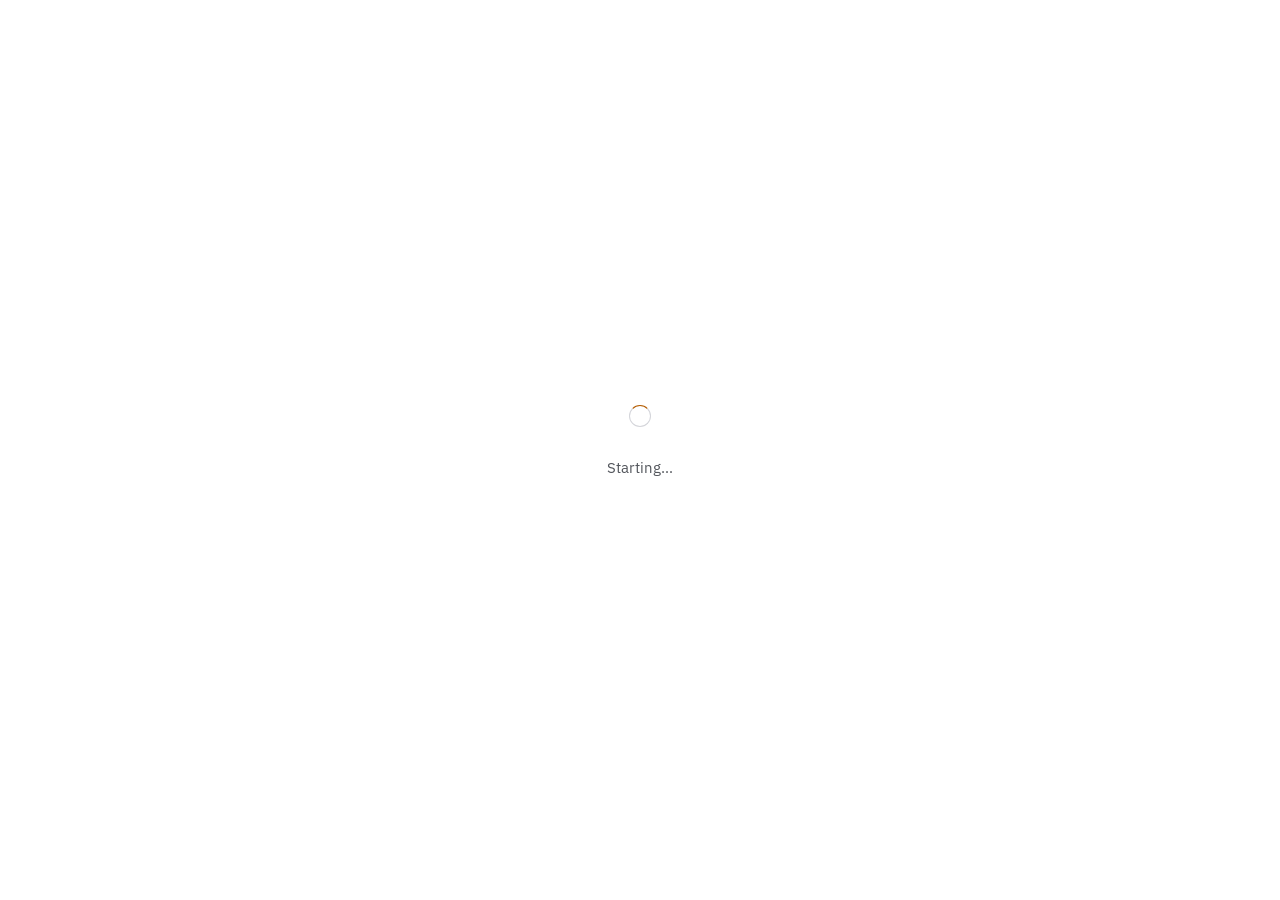
==== commit 213f0ebf: "Replace CapsLock Computers site with Epsilon Billing app Remove the CapsLock storefront (products, p" ====
--- a/index.html
+++ b/index.html
@@ -1,782 +1,161 @@
-﻿<!DOCTYPE html>
-<html lang="en" dir="ltr">
+<!doctype html>
+<html lang="en">
 <head>
-  <meta charset="UTF-8" />
-  <meta name="viewport" content="width=device-width, initial-scale=1.0, maximum-scale=1.0, user-scalable=no" />
-  <title>CapsLock Computers | Laptops & PC Store Kuwait</title>
-  <link rel="stylesheet" href="styles.css?v=20260611" />
-  <link rel="stylesheet" href="https://cdnjs.cloudflare.com/ajax/libs/font-awesome/6.5.0/css/all.min.css" />
-  <link href="https://fonts.googleapis.com/css2?family=Inter:wght@300;400;500;600;700;800;900&display=swap" rel="stylesheet" />
-  <link href="https://fonts.googleapis.com/css2?family=Cairo:wght@400;600;700;800;900&display=swap" rel="stylesheet" />
+<meta charset="utf-8">
+<meta name="viewport" content="width=device-width, initial-scale=1">
+<meta name="robots" content="noindex, nofollow, noarchive, nosnippet, noimageindex">
+<meta name="googlebot" content="noindex, nofollow">
+<title>Epsilon Billing</title>
+<link rel="icon" type="image/png" href="logo-mark.png">
+<link rel="stylesheet" href="styles.css">
 </head>
 <body>
 
-  <header id="header">
-    <div class="container header-inner">
-      <a href="#hero" class="logo-wrap">
-        <img src="logo.jpg" alt="CapsLock Computers" class="logo-img" onerror="this.style.display='none';this.nextElementSibling.style.display='flex'" />
-        <div class="logo-text-fallback" style="display:none"><span class="logo-dhow" style="font-size:0.8em;letter-spacing:2px">CAPSLOCK<br>COMPUTERS</span></div>
+<div id="boot" class="boot"><div class="spinner"></div><p>Starting…</p></div>
+
+<!-- Sign in / first-run setup -->
+<section id="auth" class="auth" hidden>
+  <div class="auth-card">
+    <div class="auth-brand">
+      <img class="brand-logo brand-on-light" src="logo.png" alt="Epsilon" width="200" height="44">
+      <img class="brand-logo brand-on-dark" src="logo-dark.png" alt="" aria-hidden="true" width="200" height="44">
+      <h1>Billing</h1>
+      <p class="auth-sub">Electrical &amp; Electronic Contracting, Kuwait</p>
+    </div>
+
+    <form id="login-form" class="auth-form">
+      <label class="field">
+        <span>Username</span>
+        <input name="username" autocomplete="username" autocapitalize="none" spellcheck="false" required>
+      </label>
+      <label class="field">
+        <span>Password</span>
+        <input name="password" type="password" autocomplete="current-password" required>
+      </label>
+      <p class="auth-error" id="login-error" hidden></p>
+      <button class="btn btn-primary btn-block" type="submit">Sign in</button>
+    </form>
+
+    <form id="setup-form" class="auth-form" hidden>
+      <div class="notice notice-info">
+        <strong>First run.</strong> No owner account exists yet. Create yours — this
+        password is set by you and is stored hashed, so nobody can read it back.
+      </div>
+      <label class="field">
+        <span>Username</span>
+        <input name="username" autocomplete="off" autocapitalize="none" spellcheck="false"
+               placeholder="lowercase letters, numbers, . _ -" required>
+      </label>
+      <label class="field">
+        <span>Display name <em>(optional)</em></span>
+        <input name="display_name" autocomplete="off" placeholder="Burhanuddin">
+      </label>
+      <label class="field">
+        <span>Password <em>(8 characters or more)</em></span>
+        <input name="password" type="password" autocomplete="new-password" required minlength="8">
+      </label>
+      <label class="field">
+        <span>Repeat password</span>
+        <input name="password2" type="password" autocomplete="new-password" required minlength="8">
+      </label>
+      <p class="auth-error" id="setup-error" hidden></p>
+      <button class="btn btn-primary btn-block" type="submit">Create owner account</button>
+    </form>
+  </div>
+</section>
+
+<!-- Main application -->
+<div id="shell" class="shell" hidden>
+  <aside class="sidebar">
+    <div class="side-brand">
+      <img class="brand-logo brand-on-light" src="logo.png" alt="Epsilon" width="200" height="44">
+      <img class="brand-logo brand-on-dark" src="logo-dark.png" alt="" aria-hidden="true" width="200" height="44">
+      <span class="brand-sub">Billing ledger</span>
+    </div>
+
+    <nav class="side-nav" id="side-nav">
+      <a class="nav-item" href="#/home" data-nav="home">
+        <svg viewBox="0 0 24 24" aria-hidden="true"><path d="M3 10.5 12 3l9 7.5"/><path d="M5 9.5V21h14V9.5"/></svg>
+        <span>Home</span>
       </a>
-      <nav id="nav">
-        <a href="#about" data-i18n="nav_about" onclick="document.getElementById('nav').classList.remove('open')">About</a>
-        <a href="#products" data-i18n="nav_products" onclick="document.getElementById('nav').classList.remove('open')">Products</a>
-        <a href="#" onclick="document.getElementById('nav').classList.remove('open');openBuildDrawer();return false;"><i class="fa fa-tools" style="margin-right:5px"></i>Build PC</a>
-        <a href="#contact" data-i18n="nav_contact" onclick="document.getElementById('nav').classList.remove('open')">Contact</a>
-        <a href="#" id="navMyOrders" onclick="document.getElementById('nav').classList.remove('open');onAccountBtnClick();return false;" style="display:none"><i class="fa fa-receipt" style="margin-right:6px"></i>My Orders</a>
-        <a href="#" id="navSignIn" onclick="document.getElementById('nav').classList.remove('open');openAuthModal('login');return false;"><i class="fa fa-user" style="margin-right:6px"></i>Sign In</a>
-        <a href="#" class="nav-wishlist" onclick="document.getElementById('nav').classList.remove('open');openWishlist();return false;"><i class="fa fa-heart" style="margin-right:6px;color:#e0364f"></i>Wishlist <span id="navWishlistBadge" style="display:none;background:#e0364f;color:#fff;border-radius:50%;padding:0 5px;font-size:10px;font-weight:900"></span></a>
-        <a href="#" onclick="document.getElementById('nav').classList.remove('open');openOrderTracker();return false;"><i class="fa fa-search" style="margin-right:6px"></i>Track Order</a>
-        <a href="#" onclick="document.getElementById('nav').classList.remove('open');openOrderTracker();switchOrderTab('cancel');return false;"><i class="fa fa-times-circle" style="margin-right:6px"></i>Cancel Order</a>
-      </nav>
-      <div class="header-actions">
-        <button class="build-pc-btn" onclick="openBuildDrawer()"><i class="fa fa-tools"></i> Build PC</button>
-        <button class="hamburger" id="hamburger"><i class="fa fa-bars"></i></button>
-        <button class="lang-btn" id="langBtn" onclick="toggleLang()">عربي</button>
-        <button class="btn-account" id="accountBtn" onclick="onAccountBtnClick()">
-          <i class="fa fa-user"></i>
-          <span class="acct-txt" id="acctBtnLabel">Sign In</span>
+      <a class="nav-item nav-receiving" href="#/receiving" data-nav="receiving">
+        <svg viewBox="0 0 24 24" aria-hidden="true"><path d="M12 5v14"/><path d="M19 12l-7 7-7-7"/></svg>
+        <span>Receiving</span>
+        <em class="nav-hint">sold</em>
+      </a>
+      <a class="nav-item nav-sending" href="#/sending" data-nav="sending">
+        <svg viewBox="0 0 24 24" aria-hidden="true"><path d="M12 19V5"/><path d="M5 12l7-7 7 7"/></svg>
+        <span>Sending</span>
+        <em class="nav-hint">LPO</em>
+      </a>
+      <a class="nav-item" href="#/shipments" data-nav="shipments">
+        <svg viewBox="0 0 24 24" aria-hidden="true"><path d="M3 7l9-4 9 4-9 4-9-4z"/><path d="M3 7v10l9 4 9-4V7"/><path d="M12 11v10"/></svg>
+        <span>Shipments</span>
+        <em class="nav-hint">receipts</em>
+      </a>
+      <a class="nav-item" href="#/overview" data-nav="overview">
+        <svg viewBox="0 0 24 24" aria-hidden="true"><rect x="3" y="3" width="7" height="7" rx="1"/><rect x="14" y="3" width="7" height="7" rx="1"/><rect x="3" y="14" width="7" height="7" rx="1"/><rect x="14" y="14" width="7" height="7" rx="1"/></svg>
+        <span>Overview</span>
+        <em class="nav-hint">all orders</em>
+      </a>
+      <a class="nav-item" href="#/stock" data-nav="stock">
+        <svg viewBox="0 0 24 24" aria-hidden="true"><path d="M4 8h16v12H4z"/><path d="M2 4h20v4H2z"/><path d="M10 12h4"/></svg>
+        <span>Stock</span>
+        <em class="nav-hint">on hand</em>
+      </a>
+      <a class="nav-item" href="#/accounts" data-nav="accounts">
+        <svg viewBox="0 0 24 24" aria-hidden="true"><rect x="3" y="5" width="18" height="14" rx="2"/><path d="M3 10h18"/><path d="M7 15h4"/></svg>
+        <span>Accounts</span>
+        <em class="nav-hint">UIDs</em>
+      </a>
+      <a class="nav-item" href="#/users" data-nav="users" id="nav-users" hidden>
+        <svg viewBox="0 0 24 24" aria-hidden="true"><circle cx="9" cy="8" r="3.2"/><path d="M3 20c0-3.3 2.7-6 6-6s6 2.7 6 6"/><path d="M16 5.2A3.2 3.2 0 0 1 16 11"/><path d="M18 14.2c2.3.7 4 2.7 4 5.8"/></svg>
+        <span>Users</span>
+      </a>
+    </nav>
+
+    <div class="side-foot">
+      <div class="side-user">
+        <div class="side-avatar" id="who-avatar">?</div>
+        <div class="side-who">
+          <strong id="who-name">—</strong>
+          <small id="who-role">—</small>
+        </div>
+      </div>
+      <div class="side-actions">
+        <button class="btn btn-ghost btn-sm" id="theme-toggle" type="button" title="Light / dark">
+          <svg viewBox="0 0 24 24" aria-hidden="true"><circle cx="12" cy="12" r="4.2"/><path d="M12 2v2.5M12 19.5V22M2 12h2.5M19.5 12H22M4.9 4.9l1.8 1.8M17.3 17.3l1.8 1.8M19.1 4.9l-1.8 1.8M6.7 17.3l-1.8 1.8"/></svg>
         </button>
+        <button class="btn btn-ghost btn-sm" id="sign-out" type="button">Sign out</button>
       </div>
     </div>
-  </header>
+  </aside>
 
-  <section id="hero" class="hero-compact">
-    <div class="container hero-compact-inner">
-      <div class="hero-compact-text">
-        <span class="hero-tag" data-i18n-html="hero_tag"><i class="fa fa-laptop"></i> Kuwait's #1 PC & Laptop Store</span>
-        <div class="hero-btns">
-          <a href="#products" class="btn btn-primary"><i class="fa fa-th-large"></i> <span data-i18n="hero_shop">Shop Now</span></a>
-          <a href="https://maps.app.goo.gl/LdoZ5Zt5Caih73tx5" target="_blank" class="btn btn-outline"><i class="fa fa-map-marker-alt"></i> Our Location</a>
-        </div>
-      </div>
-    </div>
-    <!-- OFFERS — moving carousel inside hero -->
-    <div class="feat-ticker-outer">
-      <div class="feat-ticker-inner" id="featuredTrack"></div>
-    </div>
-  </section>
+  <main class="main">
+    <header class="topbar">
+      <form class="search" id="search-form" role="search">
+        <svg class="search-icon" viewBox="0 0 24 24" aria-hidden="true"><circle cx="11" cy="11" r="7"/><path d="m20 20-3.6-3.6"/></svg>
+        <input id="search-input" type="search" name="q" autocomplete="off"
+               placeholder="Search customer, supplier, invoice no, brand, model (SKU) or description…">
+        <button class="btn btn-primary" type="submit">Search</button>
+        <div id="suggest" class="suggest" hidden></div>
+      </form>
+      <button class="fx-chip" id="fx-chip" type="button" title="Exchange rate"><i class="fx-dot"></i>Rates…</button>
+      <button class="btn btn-primary" id="new-deal-btn" type="button">
+        <svg viewBox="0 0 24 24" aria-hidden="true"><path d="M12 5v14M5 12h14"/></svg>
+        New
+      </button>
+    </header>
+    <div id="view" class="view"></div>
+  </main>
+</div>
 
-  <div class="marquee-wrap">
-    <div class="marquee-track">
-      <span>🔥 RTX 5070 IN STOCK</span><span class="sep">&nbsp;&#183;&nbsp;</span>
-      <span>GPU</span><span class="sep">&nbsp;&#183;&nbsp;</span>
-      <span>CPU</span><span class="sep">&nbsp;&#183;&nbsp;</span>
-      <span>Motherboards</span><span class="sep">&nbsp;&#183;&nbsp;</span>
-      <span>Monitors</span><span class="sep">&nbsp;&#183;&nbsp;</span>
-      <span>Gaming Laptops</span><span class="sep">&nbsp;&#183;&nbsp;</span>
-      <span>Pre-Built PCs</span><span class="sep">&nbsp;&#183;&nbsp;</span>
-      <span>Peripherals</span><span class="sep">&nbsp;&#183;&nbsp;</span>
-      <span>RAM &amp; SSDs</span><span class="sep">&nbsp;&#183;&nbsp;</span>
-      <span>PSU &amp; Cases</span><span class="sep">&nbsp;&#183;&nbsp;</span>
-      <span>Repairs</span><span class="sep">&nbsp;&#183;&nbsp;</span>
-      <span>Build Your PC</span><span class="sep">&nbsp;&#183;&nbsp;</span>
-      <span>🔥 RTX 5070 IN STOCK</span><span class="sep">&nbsp;&#183;&nbsp;</span>
-      <span>GPU</span><span class="sep">&nbsp;&#183;&nbsp;</span>
-      <span>CPU</span><span class="sep">&nbsp;&#183;&nbsp;</span>
-      <span>Motherboards</span><span class="sep">&nbsp;&#183;&nbsp;</span>
-      <span>Monitors</span><span class="sep">&nbsp;&#183;&nbsp;</span>
-      <span>Gaming Laptops</span><span class="sep">&nbsp;&#183;&nbsp;</span>
-      <span>Pre-Built PCs</span><span class="sep">&nbsp;&#183;&nbsp;</span>
-      <span>Peripherals</span><span class="sep">&nbsp;&#183;&nbsp;</span>
-      <span>RAM &amp; SSDs</span><span class="sep">&nbsp;&#183;&nbsp;</span>
-      <span>PSU &amp; Cases</span><span class="sep">&nbsp;&#183;&nbsp;</span>
-      <span>Repairs</span><span class="sep">&nbsp;&#183;&nbsp;</span>
-      <span>Build Your PC</span><span class="sep">&nbsp;&#183;&nbsp;</span>
-    </div>
-  </div>
+<div id="modal-root" class="modal-root" hidden></div>
+<div id="toasts" class="toasts" aria-live="polite"></div>
 
-  <section id="categories">
-    <div class="container">
-      <div class="section-header">
-        <span class="section-tag" data-i18n="cat_tag">Browse by Type</span>
-        <h2 data-i18n-html="cat_h2">Shop by <span class="orange">Category</span></h2>
-      </div>
-      <div class="categories-grid" id="categoriesGrid">
-        <div class="cat-card" data-cat="gpu"          onclick="filterProducts('gpu')"          style="background-image:url('Products/SKU-0001.jpg')">
-          <div class="cat-icon"><i class="fa fa-fire"></i></div>
-          <h3>GPUs</h3>
-          <p>RTX 5000, RX 9000 Series</p>
-        </div>
-        <div class="cat-card" data-cat="cpu"          onclick="filterProducts('cpu')"          style="background-image:url('Products/SKU-0016.jpg')">
-          <div class="cat-icon"><i class="fa fa-microchip"></i></div>
-          <h3>CPUs</h3>
-          <p>Intel Core, AMD Ryzen</p>
-        </div>
-        <div class="cat-card" data-cat="motherboards" onclick="filterProducts('motherboards')" style="background-image:url('Products/SKU-0021.jpg')">
-          <div class="cat-icon"><i class="fa fa-server"></i></div>
-          <h3>Motherboards</h3>
-          <p>Z790, X670E, B650 Platforms</p>
-        </div>
-<div class="cat-card" data-cat="laptops"      onclick="filterProducts('laptops')"      style="background-image:url('Products/SKU-0041.jpg')">
-          <div class="cat-icon"><i class="fa fa-laptop"></i></div>
-          <h3>Laptops</h3>
-          <p>Gaming & Creator Laptops</p>
-        </div>
-        <div class="cat-card" data-cat="pre-builts"   onclick="filterProducts('pre-builts')"   style="background-image:url('Products/SKU-0051.jpg')">
-          <div class="cat-icon"><i class="fa fa-desktop"></i></div>
-          <h3>Pre-Builts</h3>
-          <p>Ready-to-Go Gaming PCs</p>
-        </div>
-        <div class="cat-card" data-cat="peripherals"  onclick="filterProducts('peripherals')"  style="background-image:url('Products/SKU-0061.jpg')">
-          <div class="cat-icon"><i class="fa fa-mouse"></i></div>
-          <h3>Peripherals</h3>
-          <p>Mouse, Keyboard, Headsets</p>
-        </div>
-        <div class="cat-card" data-cat="other-parts"  onclick="filterProducts('other-parts')"  style="background-image:url('Products/SKU-0076.jpg')">
-          <div class="cat-icon"><i class="fa fa-tools"></i></div>
-          <h3>Other PC Parts</h3>
-          <p>RAM, SSD, PSU, Cases, Cooling</p>
-        </div>
-        <div class="cat-card" data-cat="all"          onclick="filterProducts('all')"          style="background-image:url('Products/SKU-0008.jpg')">
-          <div class="cat-icon"><i class="fa fa-th-large"></i></div>
-          <h3>All Products</h3>
-          <p>Browse our full catalog</p>
-        </div>
-      </div>
-    </div>
-  </section>
-
-  <!-- STICKY CATEGORY NAV STRIP -->
-  <nav id="cat-nav">
-    <div class="cat-nav-row">
-      <div class="cn-item active" data-cat="all" onclick="jumpCat('all')">
-        <div class="cn-icon"><i class="fa fa-th-large"></i></div><span>All</span>
-      </div>
-      <div class="cn-item" data-cat="gpu" onclick="jumpCat('gpu')">
-        <div class="cn-icon"><i class="fa fa-fire"></i></div><span>GPU</span>
-      </div>
-      <div class="cn-item" data-cat="cpu" onclick="jumpCat('cpu')">
-        <div class="cn-icon"><i class="fa fa-microchip"></i></div><span>CPU</span>
-      </div>
-      <div class="cn-item" data-cat="motherboards" onclick="jumpCat('motherboards')">
-        <div class="cn-icon"><i class="fa fa-server"></i></div><span>Motherboards</span>
-      </div>
-      <div class="cn-item" data-cat="monitors" onclick="jumpCat('monitors')">
-        <div class="cn-icon"><i class="fa fa-tv"></i></div><span>Monitors</span>
-      </div>
-      <div class="cn-item" data-cat="laptops" onclick="jumpCat('laptops')">
-        <div class="cn-icon"><i class="fa fa-laptop"></i></div><span>Laptops</span>
-      </div>
-      <div class="cn-item" data-cat="pre-builts" onclick="jumpCat('pre-builts')">
-        <div class="cn-icon"><i class="fa fa-desktop"></i></div><span>Pre-Builts</span>
-      </div>
-      <div class="cn-item" data-cat="peripherals" onclick="jumpCat('peripherals')">
-        <div class="cn-icon"><i class="fa fa-mouse"></i></div><span>Peripherals</span>
-      </div>
-      <div class="cn-item" data-cat="other-parts" onclick="jumpCat('other-parts')">
-        <div class="cn-icon"><i class="fa fa-tools"></i></div><span>Other Parts</span>
-      </div>
-    </div>
-  </nav>
-
-
-<!-- ══════════════════════════════════════════════════════════
-       BUILD YOUR PC — slide-in drawer
-  ══════════════════════════════════════════════════════════ -->
-  <div class="build-drawer-overlay" id="buildDrawerOverlay" onclick="closeBuildDrawer()"></div>
-  <div class="build-drawer" id="buildDrawer">
-    <div class="build-drawer-header">
-      <div class="build-drawer-title"><i class="fa fa-tools"></i> Build Your PC</div>
-      <p class="build-drawer-sub">Pick a part for each slot — live pricing as you go</p>
-      <button class="build-drawer-close" onclick="closeBuildDrawer()"><i class="fa fa-times"></i></button>
-    </div>
-    <div class="build-drawer-body">
-      <div class="build-layout">
-        <div class="build-slots-grid" id="buildSlotsGrid"></div>
-        <div class="build-summary">
-          <div class="build-summary-inner">
-            <div class="build-summary-title"><i class="fa fa-list-ul"></i> Build Summary</div>
-            <div class="build-summary-list" id="buildSummaryList"></div>
-            <div class="build-total-row">
-              <span>Grand Total</span>
-              <strong id="buildGrandTotal">0.000 KWD</strong>
-            </div>
-            <div class="build-part-count" id="buildPartCount">0 / 8 parts selected</div>
-            <button class="btn btn-primary" onclick="addBuildToCart()" style="width:100%;justify-content:center;margin-top:14px">
-              <i class="fa fa-cart-plus"></i> Add All to Cart
-            </button>
-          </div>
-        </div>
-      </div>
-    </div>
-  </div>
-
-  <section id="products">
-    <div class="container">
-      <div class="section-header">
-        <span class="section-tag" data-i18n="prod_tag">Full Catalog</span>
-        <h2 data-i18n-html="prod_h2">Our <span class="orange">Products</span></h2>
-      </div>
-      <div class="products-controls">
-        <form class="search-wrap" onsubmit="return false" autocomplete="off" role="search">
-          <i class="fa fa-search"></i>
-          <input type="search" id="searchInput" placeholder="Search GPU, CPU, motherboard, laptop..." data-i18n-placeholder="prod_search" autocomplete="off" autocorrect="off" autocapitalize="off" spellcheck="false" />
-        </form>
-        <div class="filter-pills">
-          <button class="pill active" data-filter="all">All</button>
-          <button class="pill" data-filter="gpu">GPU</button>
-          <button class="pill" data-filter="cpu">CPU</button>
-          <button class="pill" data-filter="motherboards">Motherboards</button>
-          <button class="pill" data-filter="monitors">Monitors</button>
-          <button class="pill" data-filter="laptops">Laptops</button>
-          <button class="pill" data-filter="pre-builts">Pre-Builts</button>
-          <button class="pill" data-filter="peripherals">Peripherals</button>
-          <button class="pill" data-filter="other-parts">Other Parts</button>
-        </div>
-      </div>
-      <div class="products-grid" id="productsGrid"></div>
-      <div class="products-empty" id="productsEmpty" style="display:none">
-        <i class="fa fa-box-open"></i>
-        <p data-i18n="no_results">No products found. Try a different search.</p>
-      </div>
-    </div>
-  </section>
-
-  <div class="modal-overlay" id="cartModal">
-    <div class="modal">
-      <div class="modal-header">
-        <h3>
-          <img src="logo.jpg" alt="CapsLock Computers" class="modal-logo" onerror="this.style.display='none'" />
-          <i class="fa fa-shopping-cart"></i> <span data-i18n="cart_title">Your Cart</span>
-        </h3>
-        <button id="closeCart"><i class="fa fa-times"></i></button>
-      </div>
-      <div class="modal-body" id="cartItems">
-        <p class="empty-cart" data-i18n="cart_empty">Your cart is empty.</p>
-      </div>
-      <div class="modal-footer">
-        <div class="cart-total"><span data-i18n="cart_total_label">Total:</span> <strong id="cartTotal">0.000 KWD</strong></div>
-        <button class="btn btn-primary" id="checkoutBtn" style="width:100%;justify-content:center;margin-top:0">
-          <i class="fab fa-whatsapp"></i> <span data-i18n="cart_wa">Request Quote on WhatsApp</span>
-        </button>
-      </div>
-    </div>
-  </div>
-
-  <!-- RECENTLY VIEWED -->
-  <section id="recentlyViewedSection" style="display:none;background:#fff;padding:36px 0 20px">
-    <div class="container">
-      <div style="display:flex;align-items:center;justify-content:space-between;margin-bottom:18px">
-        <h3 style="font-size:17px;font-weight:800;color:var(--dark)"><i class="fa fa-history" style="color:var(--orange);margin-right:8px"></i>Recently Viewed</h3>
-      </div>
-      <div class="rv-grid" id="recentlyViewedGrid"></div>
-    </div>
-  </section>
-
-  <section id="features">
-    <div class="container features-grid">
-      <div class="feature-card">
-        <i class="fa fa-shipping-fast"></i>
-        <h3 data-i18n="feat_delivery_h">Fast Delivery</h3>
-        <p data-i18n="feat_delivery_p">Same-day delivery in Kuwait City. Fast shipping across Kuwait.</p>
-      </div>
-      <div class="feature-card">
-        <i class="fa fa-certificate"></i>
-        <h3 data-i18n="feat_genuine_h">100% Genuine</h3>
-        <p data-i18n="feat_genuine_p">All products are sourced directly from authorised distributors and manufacturers.</p>
-      </div>
-      <div class="feature-card">
-        <i class="fa fa-headset"></i>
-        <h3 data-i18n="feat_advice_h">Expert Advice</h3>
-        <p data-i18n="feat_advice_p">Our tech experts help you choose the right laptop or PC for your needs.</p>
-      </div>
-      <div class="feature-card">
-        <i class="fa fa-tools"></i>
-        <h3 data-i18n="feat_repair_h">Repair Services</h3>
-        <p data-i18n="feat_repair_p">Professional laptop and PC repair by certified technicians. Fast turnaround.</p>
-      </div>
-    </div>
-  </section>
-
-  <section id="contact">
-    <div class="container contact-grid">
-      <div class="contact-info">
-        <div class="contact-logo-row">
-          <img src="logo.jpg" alt="CapsLock Computers" class="contact-logo-img" onerror="this.style.display='none'" />
-          <span class="contact-brand-txt" style="font-size:0.85em">CAPSLOCK COMPUTERS — LAPTOP REPAIRING CENTER</span>
-        </div>
-        <span class="section-tag" data-i18n="contact_tag">Get In Touch</span>
-        <h2 data-i18n-html="contact_h2">We're Here to <span class="orange">Help</span></h2>
-        <p data-i18n="contact_p">Need a specific laptop or PC part? Looking for repair service? Our team is ready to assist you in Arabic and English.</p>
-        <div class="contact-items">
-          <div class="contact-item">
-            <i class="fa fa-map-marker-alt"></i>
-            <div><strong data-i18n="contact_loc_label">Location</strong><a href="https://maps.app.goo.gl/LdoZ5Zt5Caih73tx5" target="_blank" style="color:inherit;text-decoration:underline">View on Google Maps</a></div>
-          </div>
-          <div class="contact-item">
-            <i class="fa fa-envelope"></i>
-            <div><strong data-i18n="contact_email_label">Email</strong><span>capslockcomputers@gmail.com</span></div>
-          </div>
-          <div class="contact-item">
-            <i class="fa fa-phone"></i>
-            <div><strong data-i18n="contact_phone_label">Phone / WhatsApp</strong><a href="tel:+96597656372" style="color:inherit;text-decoration:none">+965 9765 6372</a></div>
-          </div>
-          <div class="contact-item">
-            <i class="fa fa-clock"></i>
-            <div><strong data-i18n="contact_hours_label">Working Hours</strong><span data-i18n="contact_hours">Sat-Thu: 9 AM - 9 PM</span></div>
-          </div>
-        </div>
-        <div class="social-links">
-          <a href="https://wa.me/96597656372" target="_blank"><i class="fab fa-whatsapp"></i></a>
-        </div>
-      </div>
-      <form class="contact-form" id="contactForm">
-        <div class="form-row">
-          <div class="form-group">
-            <label data-i18n="form_name">Full Name</label>
-            <input type="text" data-i18n-placeholder="form_name_ph" placeholder="Ahmed Al-Mutairi" required />
-          </div>
-          <div class="form-group">
-            <label data-i18n="form_phone">Phone / WhatsApp</label>
-            <input type="tel" placeholder="+965 XXXX XXXX" />
-          </div>
-        </div>
-        <div class="form-group">
-          <label data-i18n="form_email">Email</label>
-          <input type="email" placeholder="ahmed@example.com" required />
-        </div>
-        <div class="form-group">
-          <label data-i18n="form_need">What do you need?</label>
-          <select>
-            <option data-i18n="form_opt1">General Enquiry</option>
-            <option data-i18n="form_opt2">Bulk / Trade Order</option>
-            <option data-i18n="form_opt3">Product Availability</option>
-            <option data-i18n="form_opt4">Repair Service</option>
-            <option data-i18n="form_opt5">Delivery Information</option>
-            <option data-i18n="form_opt6">Other</option>
-          </select>
-        </div>
-        <div class="form-group">
-          <label data-i18n="form_msg">Message</label>
-          <textarea rows="4" data-i18n-placeholder="form_msg_ph" placeholder="Tell us what laptop, PC parts or repair service you need..."></textarea>
-        </div>
-        <button type="submit" class="btn btn-primary full-width"><span data-i18n="form_send">Send Message</span> <i class="fa fa-paper-plane"></i></button>
-        <div class="form-success" id="formSuccess" data-i18n="form_success">Message sent! We will get back to you shortly.</div>
-      </form>
-    </div>
-  </section>
-
-  <section id="about">
-    <div class="container about-grid">
-      <div class="about-img-wrap">
-        <div class="about-img-card">
-          <img src="logo.jpg" alt="CapsLock Computers" onerror="this.style.display='none'" />
-        </div>
-        <div class="about-badge"><i class="fa fa-laptop"></i> <span data-i18n="about_badge">Kuwait</span></div>
-      </div>
-      <div class="about-text">
-        <span class="section-tag" data-i18n="about_tag">Who We Are</span>
-        <h2 data-i18n-html="about_h2">Your Trusted <span class="orange">Tech</span> Partner</h2>
-        <p data-i18n="about_p1">CapsLock Computers is Kuwait's trusted destination for laptops, desktops, PC components, peripherals and accessories. Whether you are a gamer, professional, student or business — we have everything you need.</p>
-        <p data-i18n="about_p2">We stock only genuine, quality-tested products from trusted brands, with competitive prices and expert advice available in Arabic and English. We also offer professional laptop and PC repair services.</p>
-        <ul class="about-features">
-          <li><i class="fa fa-check-circle"></i> <span data-i18n="about_f1">100% genuine, quality-tested products</span></li>
-          <li><i class="fa fa-check-circle"></i> <span data-i18n="about_f2">Expert advice in Arabic and English</span></li>
-          <li><i class="fa fa-check-circle"></i> <span data-i18n="about_f3">Same-day delivery within Kuwait</span></li>
-          <li><i class="fa fa-check-circle"></i> <span data-i18n="about_f4">Bulk pricing for businesses and schools</span></li>
-          <li><i class="fa fa-check-circle"></i> <span data-i18n="about_f5">Professional laptop & PC repair services</span></li>
-        </ul>
-        <a href="#contact" class="btn btn-primary"><i class="fa fa-phone"></i> <span data-i18n="about_cta">Contact Us</span></a>
-      </div>
-    </div>
-  </section>
-
-  <footer>
-    <div class="container footer-grid">
-      <div class="footer-brand">
-        <div class="footer-brand-wrap">
-          <img src="logo.jpg" alt="CapsLock Computers" class="footer-logo" onerror="this.style.display='none'" />
-          <div class="footer-brand-name-text">CapsLock Computers<span>Laptop Repairing Center</span></div>
-        </div>
-        <p data-i18n="footer_desc">Kuwait's trusted supplier of laptops, PCs, components and tech accessories since 2024.</p>
-        <div class="social-links">
-          <a href="https://wa.me/96597656372" target="_blank"><i class="fab fa-whatsapp"></i></a>
-        </div>
-      </div>
-      <div class="footer-links">
-        <h4 data-i18n="footer_nav">Navigation</h4>
-        <a href="#about" data-i18n="nav_about">About Us</a>
-        <a href="#products" data-i18n="nav_products">Products</a>
-        <a href="#contact" data-i18n="nav_contact">Contact</a>
-      </div>
-      <div class="footer-links">
-        <h4 data-i18n="footer_cats">Categories</h4>
-        <a href="#categories" data-i18n="cat_power">Laptops</a>
-        <a href="#categories" data-i18n="cat_hand">Desktops</a>
-        <a href="#categories" data-i18n="cat_fasteners">Monitors</a>
-        <a href="#categories" data-i18n="cat_safety">Components</a>
-        <a href="#categories" data-i18n="cat_measuring">Peripherals</a>
-        <a href="#categories" data-i18n="cat_cutting">Accessories</a>
-      </div>
-      <div class="footer-links">
-        <h4 data-i18n="footer_support">Support</h4>
-        <a href="#contact" data-i18n="footer_trade">Business Accounts</a>
-        <a href="#contact" data-i18n="footer_bulk">Bulk Orders</a>
-        <a href="#contact" data-i18n="footer_delivery_info">Delivery Info</a>
-        <a href="#contact" data-i18n="footer_returns">Returns Policy</a>
-        <a href="#contact" data-i18n="footer_tech">Repair Services</a>
-      </div>
-    </div>
-    <div class="footer-location">
-      <a href="https://maps.app.goo.gl/LdoZ5Zt5Caih73tx5" target="_blank" class="footer-map-btn">
-        <i class="fa fa-map-marker-alt"></i> Find Us — View CapsLock Computers on Google Maps
-      </a>
-    </div>
-    <div class="footer-bottom">
-      <span data-i18n="footer_copy">2024 CapsLock Computers. All rights reserved. Kuwait.</span>
-    </div>
-  </footer>
-
-  <!-- INTRODUCTION -->
-  <section id="intro">
-    <div class="container intro-inner">
-      <div class="intro-logo-row">
-        <img src="logo.jpg" alt="CapsLock Computers" class="intro-logo-img" onerror="this.style.display='none'" />
-        <span class="intro-brand-txt" style="font-size:0.85em">CAPSLOCK COMPUTERS — LAPTOP REPAIRING CENTER</span>
-      </div>
-      <span class="section-tag intro-tag" data-i18n="intro_tag">Welcome to CapsLock Computers</span>
-      <h2 class="intro-heading" data-i18n-html="intro_h2">
-        Kuwait's Go-To <span class="orange">Laptop & PC</span> Store — Open 7 Days
-      </h2>
-      <p class="intro-body" data-i18n="intro_p">
-        CapsLock Computers supplies laptops, desktops, monitors, components, peripherals and accessories to individuals, businesses and schools across Kuwait. Whether you need one item or a full office setup — we have it in stock and ready to go.
-      </p>
-      <div class="intro-checks">
-        <span class="intro-check"><i class="fa fa-check-circle"></i> <span data-i18n="intro_c1">100+ Products In Stock</span></span>
-        <span class="intro-check"><i class="fa fa-check-circle"></i> <span data-i18n="intro_c2">Same-Day Kuwait Delivery</span></span>
-        <span class="intro-check"><i class="fa fa-check-circle"></i> <span data-i18n="intro_c3">Bulk &amp; Business Pricing</span></span>
-        <span class="intro-check"><i class="fa fa-check-circle"></i> <span data-i18n="intro_c4">Arabic &amp; English Support</span></span>
-      </div>
-      <a href="tel:+96597656372" class="intro-cta">
-        <i class="fa fa-phone"></i> <span data-i18n="intro_cta_text">Call Us: XXXX XXXX</span>
-      </a>
-    </div>
-  </section>
-
-  <!-- CHECKOUT MODAL -->
-  <div class="checkout-overlay" id="checkoutOverlay">
-    <div class="checkout-box">
-      <div class="co-header">
-        <h3>
-          <img src="logo.jpg" alt="CapsLock Computers" class="modal-logo" onerror="this.style.display='none'" />
-          <i class="fab fa-whatsapp"></i> <span data-i18n="co_title">Complete Your Order</span>
-        </h3>
-        <button class="co-close" id="closeCheckout"><i class="fa fa-times"></i></button>
-      </div>
-      <div class="co-body" id="coBody">
-        <div class="co-section">
-          <div class="co-section-title"><i class="fa fa-shopping-cart"></i> <span data-i18n="co_order_sum">Order Summary</span></div>
-          <div class="co-order-items" id="coItems"></div>
-          <div class="co-total"><span data-i18n="co_total_label">Total Amount</span><strong id="coTotal">0.000 KWD</strong></div>
-        </div>
-        <div class="co-section">
-          <div class="co-section-title"><i class="fa fa-user"></i> <span data-i18n="co_your_details">Your Details</span></div>
-          <div class="co-form-row">
-            <div class="co-field"><label data-i18n="co_full_name">Full Name *</label><input type="text" id="coName" placeholder="Ahmed Al-Mutairi" /></div>
-            <div class="co-field"><label data-i18n="co_wa_num">WhatsApp Number *</label><input type="tel" id="coPhone" placeholder="+965 XXXX XXXX" /></div>
-          </div>
-        </div>
-        <!-- FULFILMENT TOGGLE -->
-        <div class="co-section">
-          <div class="co-section-title"><i class="fa fa-truck"></i> Fulfilment Method</div>
-          <div class="co-fulfilment-toggle">
-            <button class="co-ft-btn active" id="ftDelivery" onclick="setFulfilment('delivery')">
-              <i class="fa fa-shipping-fast"></i> Delivery
-            </button>
-            <button class="co-ft-btn" id="ftPickup" onclick="setFulfilment('pickup')">
-              <i class="fa fa-store"></i> Pick Up
-            </button>
-          </div>
-          <div id="coPickupInfo" style="display:none" class="co-pickup-info">
-            <i class="fa fa-map-marker-alt"></i>
-            <span>Pick up from our store — <strong>CapsLock Computers, Kuwait</strong><br/>
-            We'll confirm the ready time on WhatsApp.</span>
-          </div>
-        </div>
-
-        <div class="co-section" id="coDeliverySection">
-          <div class="co-section-title"><i class="fa fa-map-marker-alt"></i> <span data-i18n="co_delivery_addr">Delivery Address</span></div>
-          <div class="co-field">
-            <label data-i18n="co_area">Area *</label>
-            <select id="coArea">
-              <option value="">-- Select Area --</option>
-              <option>Kuwait City</option><option>Salmiya</option><option>Hawalli</option>
-              <option>Farwaniya</option><option>Ahmadi</option><option>Jahra</option>
-              <option>Rumaithiya</option><option>Mishref</option><option>Bayan</option>
-              <option>Jabriya</option><option>Salwa</option><option>Mangaf</option>
-              <option>Fahaheel</option><option>Shuwaikh</option><option>Sabah Al Salem</option>
-              <option>Abu Halifa</option><option>Fintas</option><option>Mahboula</option>
-              <option>Other</option>
-            </select>
-          </div>
-          <div class="co-form-row">
-            <div class="co-field"><label data-i18n="co_block">Block</label><input type="text" id="coBlock" placeholder="Block 5" /></div>
-            <div class="co-field"><label data-i18n="co_street">Street</label><input type="text" id="coStreet" placeholder="Street 10" /></div>
-          </div>
-          <div class="co-form-row">
-            <div class="co-field"><label data-i18n="co_house">House / Building</label><input type="text" id="coHouse" placeholder="House 3" /></div>
-            <div class="co-field"><label data-i18n="co_floor">Floor / Apt</label><input type="text" id="coFloor" placeholder="Floor 2, Apt 4" /></div>
-          </div>
-          <div class="co-field"><label data-i18n="co_notes">Notes</label><input type="text" id="coNotes" placeholder="Leave at door, call on arrival..." /></div>
-        </div>
-        <button class="co-wa-btn" id="coSubmitBtn"><i class="fab fa-whatsapp" style="font-size:20px"></i> <span data-i18n="co_submit">Send Order on WhatsApp</span></button>
-      </div>
-    </div>
-  </div>
-
-  <!-- PRODUCT DETAIL POPUP -->
-  <div class="prod-overlay" id="prodOverlay" onclick="if(event.target===this)closeProduct()">
-    <div class="prod-modal">
-      <div class="prod-modal-topbar">
-        <button class="prod-back-btn" onclick="closeProduct()">
-          <i class="fa fa-arrow-left"></i> <span data-i18n="back_btn">Back to Products</span>
-        </button>
-        <span class="prod-modal-sku" id="prodModalSku"></span>
-      </div>
-      <div class="prod-modal-body" id="prodModalBody">
-        <!-- filled by JS -->
-      </div>
-    </div>
-  </div>
-
-  <!-- LOGIN WELCOME PROMPT -->
-  <div id="loginPrompt" class="login-prompt" style="display:none">
-    <button class="lp-close" onclick="dismissLoginPrompt()" title="Dismiss"><i class="fa fa-times"></i></button>
-    <div class="lp-inner">
-      <div class="lp-icon"><i class="fa fa-user-circle"></i></div>
-      <div class="lp-text">
-        <strong>Track Your Orders</strong>
-        <span>Sign in to view order status, save your address and manage your account.</span>
-        <button class="lp-btn" onclick="dismissLoginPrompt();openAuthModal('login')">Sign In / Create Account</button>
-      </div>
-    </div>
-  </div>
-
-  <!-- AUTH MODAL -->
-  <div class="auth-overlay" id="authOverlay" onclick="if(event.target===this)closeAuthModal()">
-    <div class="auth-modal">
-      <div class="auth-head">
-        <button class="auth-close-x" onclick="closeAuthModal()"><i class="fa fa-times"></i></button>
-        <div class="auth-logo-row">
-          <img src="logo.jpg" alt="CapsLock Computers" onerror="this.style.display='none'" />
-          <span style="font-size:0.85em">CAPSLOCK COMPUTERS<br>LAPTOP REPAIRING CENTER</span>
-        </div>
-        <div class="auth-tabs">
-          <button class="auth-tab active" id="authTabLogin"  onclick="switchAuthTab('login')">Sign In</button>
-          <button class="auth-tab"        id="authTabSignup" onclick="switchAuthTab('signup')">Create Account</button>
-        </div>
-      </div>
-      <div class="auth-body">
-        <div class="auth-err" id="authErr"></div>
-        <div class="auth-ok"  id="authOk"></div>
-        <form id="authLoginForm" onsubmit="doAuthLogin();return false;" autocomplete="on">
-          <input type="text"     style="display:none" name="decoy-user" autocomplete="username" tabindex="-1" aria-hidden="true" />
-          <input type="password" style="display:none" name="decoy-pass" autocomplete="current-password" tabindex="-1" aria-hidden="true" />
-          <div class="auth-field">
-            <label>Email Address</label>
-            <input type="email" id="authLoginEmail" name="customer-email" placeholder="you@email.com" autocomplete="email" />
-          </div>
-          <div class="auth-field">
-            <label>Password</label>
-            <input type="password" id="authLoginPass" name="customer-password" placeholder="Your password" autocomplete="off" onkeydown="if(event.key==='Enter')doAuthLogin()" />
-          </div>
-          <button class="auth-forgot-link" onclick="switchAuthTab('forgot')">Forgot password?</button>
-          <button class="auth-submit" id="authLoginBtn" onclick="doAuthLogin()">
-            <i class="fa fa-sign-in-alt"></i> Sign In
-          </button>
-          <div class="auth-bottom-note">
-            Don't have an account? <button type="button" onclick="switchAuthTab('signup')">Create one — it's free</button>
-          </div>
-        </form>
-        <div id="authSignupForm" style="display:none">
-          <div class="auth-field">
-            <label>Full Name</label>
-            <input type="text" id="authSignupName" placeholder="Ahmed Al-Mutairi" autocomplete="name" />
-          </div>
-          <div class="auth-field">
-            <label>Email Address</label>
-            <input type="email" id="authSignupEmail" placeholder="you@email.com" autocomplete="email" />
-          </div>
-          <div class="auth-field">
-            <label>Password <small style="font-weight:400;text-transform:none;font-size:10px">(min 6 characters)</small></label>
-            <input type="password" id="authSignupPass" placeholder="Choose a password" autocomplete="new-password" onkeydown="if(event.key==='Enter')doAuthSignup()" />
-          </div>
-          <button class="auth-submit" id="authSignupBtn" onclick="doAuthSignup()">
-            <i class="fa fa-user-plus"></i> Create Account
-          </button>
-          <div class="auth-bottom-note">
-            Already have an account? <button onclick="switchAuthTab('login')">Sign in</button>
-          </div>
-        </div>
-        <div id="authForgotForm" style="display:none">
-          <p style="font-size:13px;color:#666;margin-bottom:16px;line-height:1.6">
-            Enter your email and we'll send you a link to reset your password.
-          </p>
-          <div class="auth-field">
-            <label>Email Address</label>
-            <input type="email" id="authForgotEmail" placeholder="you@email.com" autocomplete="email" onkeydown="if(event.key==='Enter')doAuthForgot()" />
-          </div>
-          <button class="auth-submit" id="authForgotBtn" onclick="doAuthForgot()">
-            <i class="fa fa-envelope"></i> Send Reset Link
-          </button>
-          <div class="auth-bottom-note">
-            Remembered it? <button onclick="switchAuthTab('login')">Back to sign in</button>
-          </div>
-        </div>
-      </div>
-    </div>
-  </div>
-
-  <!-- ACCOUNT MODAL -->
-  <div class="acct-overlay" id="acctOverlay" onclick="if(event.target===this)closeAcctModal()">
-    <div class="acct-modal">
-      <div class="acct-head">
-        <div class="acct-user-row">
-          <div class="acct-user-info">
-            <div class="acct-avatar" id="acctAvatar">?</div>
-            <div>
-              <div class="acct-uname" id="acctUname">My Account</div>
-              <div class="acct-uemail" id="acctUemail"></div>
-            </div>
-          </div>
-          <button class="acct-signout-btn" onclick="doSignOut()"><i class="fa fa-sign-out-alt"></i> Sign Out</button>
-        </div>
-        <div class="acct-tabs">
-          <button class="acct-tab active" id="acctTabProfile" onclick="switchAcctTab('profile')"><i class="fa fa-user"></i> Profile</button>
-          <button class="acct-tab"        id="acctTabOrders"  onclick="switchAcctTab('orders')"><i class="fa fa-receipt"></i> My Orders</button>
-        </div>
-      </div>
-      <div class="acct-body" id="acctProfilePane">
-        <div class="acct-ok" id="acctOk"></div>
-        <div class="acct-field">
-          <label>Full Name</label>
-          <input type="text" id="profName" placeholder="Ahmed Al-Mutairi" />
-        </div>
-        <div class="acct-field">
-          <label>WhatsApp / Phone</label>
-          <input type="tel" id="profPhone" placeholder="+965 XXXX XXXX" />
-        </div>
-        <div class="acct-field">
-          <label>Default Delivery Address</label>
-          <textarea id="profAddress" rows="3" placeholder="Block 5, Street 10, House 3, Salmiya, Kuwait"></textarea>
-        </div>
-        <button class="acct-save-btn" onclick="doSaveProfile()"><i class="fa fa-save"></i> Save Profile</button>
-      </div>
-      <div class="acct-body" id="acctOrdersPane" style="display:none">
-        <div id="myOrdersList"><div class="myo-loading"><i class="fa fa-spinner fa-spin"></i> Loading orders...</div></div>
-      </div>
-    </div>
-  </div>
-
-  <!-- FLOATING CART BUTTON -->
-  <button class="mob-cart-fab" id="mobCartFab" onclick="openCart()">
-    <i class="fa fa-shopping-cart"></i>
-    <span id="mobCartCount">0</span>
-  </button>
-
-  <!-- TOAST NOTIFICATION -->
-  <div id="toastMsg" class="toast-msg"></div>
-
-  <!-- WHATSAPP CHAT FAB -->
-  <button class="wa-chat-fab" onclick="openWAChat()" title="Chat with us on WhatsApp">
-    <i class="fab fa-whatsapp"></i>
-    <span class="wa-chat-label">Chat</span>
-  </button>
-
-  <!-- WISHLIST MODAL -->
-  <div class="wl-overlay" id="wishlistOverlay" onclick="if(event.target===this)closeWishlist()">
-    <div class="wl-modal">
-      <div class="wl-head">
-        <h3><i class="fa fa-heart" style="color:var(--orange)"></i> My Wishlist <span id="wishlistBadge" class="wl-count-badge" style="display:none">0</span></h3>
-        <button onclick="closeWishlist()"><i class="fa fa-times"></i></button>
-      </div>
-      <div class="wl-body" id="wishlistBody"></div>
-    </div>
-  </div>
-
-  <!-- REVIEWS MODAL -->
-  <div class="review-overlay" id="reviewOverlay" onclick="if(event.target===this)closeReviews()">
-    <div class="review-modal">
-      <div class="review-head">
-        <h3><i class="fa fa-star" style="color:#f5c518"></i> Reviews — <span id="reviewProductName"></span></h3>
-        <button onclick="closeReviews()"><i class="fa fa-times"></i></button>
-      </div>
-      <div class="review-body">
-        <div class="rev-write-section">
-          <h4>Leave a Review</h4>
-          <div id="reviewStarInput" style="margin-bottom:10px"></div>
-          <input type="text" id="reviewNameInput" placeholder="Your name (optional)" class="rev-input" />
-          <textarea id="reviewCommentInput" placeholder="Share your experience..." class="rev-textarea" rows="3"></textarea>
-          <div class="rev-err" id="reviewErr"></div>
-          <button class="rev-submit-btn" id="reviewSubmitBtn" onclick="submitReview()"><i class="fa fa-paper-plane"></i> Submit Review</button>
-        </div>
-        <div class="rev-list-section">
-          <h4>Customer Reviews</h4>
-          <div id="reviewList"><p style="color:#aaa;font-size:13px;text-align:center;padding:16px">Loading...</p></div>
-        </div>
-      </div>
-    </div>
-  </div>
-
-  <!-- BULK QUOTE MODAL -->
-  <div class="bulk-overlay" id="bulkOverlay" onclick="if(event.target===this)closeBulkQuote()">
-    <div class="bulk-modal">
-      <div class="bulk-head">
-        <h3><i class="fa fa-clipboard-list" style="color:var(--orange)"></i> Bulk / Business Quote</h3>
-        <button onclick="closeBulkQuote()"><i class="fa fa-times"></i></button>
-      </div>
-      <div class="bulk-body">
-        <p style="font-size:13px;color:#666;margin-bottom:16px">Select products and quantities — we'll send your quote request directly on WhatsApp.</p>
-        <div class="bulk-name-row">
-          <input type="text" id="bulkName" placeholder="Your Name (optional)" class="bulk-input" />
-          <input type="tel" id="bulkPhone" placeholder="Your Phone (optional)" class="bulk-input" />
-        </div>
-        <div id="bulkRows"></div>
-        <button class="bulk-add-row-btn" onclick="addBulkRow()"><i class="fa fa-plus"></i> Add Another Item</button>
-        <button class="bulk-send-btn" onclick="sendBulkQuote()"><i class="fab fa-whatsapp"></i> Send Quote on WhatsApp</button>
-      </div>
-    </div>
-  </div>
-
-  <!-- ORDER TRACKING MODAL -->
-  <div class="track-overlay" id="trackOverlay" onclick="if(event.target===this)closeOrderTracker()">
-    <div class="track-modal">
-      <div class="track-head">
-        <h3><i class="fa fa-box"></i> My Orders</h3>
-        <button onclick="closeOrderTracker()"><i class="fa fa-times"></i></button>
-      </div>
-      <div class="track-tabs">
-        <button class="track-tab active" id="tabTrack" onclick="switchOrderTab('track')"><i class="fa fa-search"></i> Track Order</button>
-        <button class="track-tab" id="tabCancel" onclick="switchOrderTab('cancel')"><i class="fa fa-times-circle"></i> Cancel Order</button>
-      </div>
-      <div class="track-body" id="panelTrack">
-        <p style="font-size:13px;color:#666;margin-bottom:16px">Enter the WhatsApp number you used during checkout to find your orders.</p>
-        <div style="display:flex;gap:8px;margin-bottom:8px">
-          <input type="tel" id="trackPhone" placeholder="+965 XXXX XXXX" class="track-input" autocomplete="off" onkeydown="if(event.key==='Enter')trackOrder()" />
-          <button class="track-btn" onclick="trackOrder()"><i class="fa fa-search"></i> Find</button>
-        </div>
-        <div class="track-err" id="trackErr"></div>
-        <div id="trackResults"></div>
-      </div>
-      <div class="track-body" id="panelCancel" style="display:none">
-        <div class="cancel-info-box">
-          <i class="fa fa-clock"></i>
-          <span>You can only cancel orders placed <strong>within the last hour</strong>. After that, please contact us on WhatsApp.</span>
-        </div>
-        <p style="font-size:13px;color:#666;margin-bottom:16px;margin-top:12px">Enter the WhatsApp number you used at checkout.</p>
-        <div style="display:flex;gap:8px;margin-bottom:8px">
-          <input type="tel" id="cancelPhone" placeholder="+965 XXXX XXXX" class="track-input" autocomplete="off" onkeydown="if(event.key==='Enter')findCancelOrders()" />
-          <button class="track-btn" onclick="findCancelOrders()"><i class="fa fa-search"></i> Find</button>
-        </div>
-        <div class="track-err" id="cancelErr"></div>
-        <div id="cancelResults"></div>
-      </div>
-    </div>
-  </div>
-
-  <script src="script.js?v=20260611"></script>
+<script src="https://cdn.jsdelivr.net/npm/@supabase/supabase-js@2.49.4/dist/umd/supabase.js"></script>
+<script src="https://cdnjs.cloudflare.com/ajax/libs/xlsx/0.18.5/xlsx.full.min.js"></script>
+<script src="https://cdnjs.cloudflare.com/ajax/libs/pdf.js/3.11.174/pdf.min.js"></script>
+<script src="app.js"></script>
 </body>
 </html>
-
-
-
--- a/styles.css
+++ b/styles.css
@@ -1,1699 +1,774 @@
-﻿*, *::before, *::after { box-sizing: border-box; margin: 0; padding: 0; }
+/* Epsilon Billing — white ground, Epsilon orange, IBM Plex.
+ *
+ * Hairlines instead of cards, colour reserved for what is owed or settled,
+ * and the outstanding figure several times the size of anything near it.
+ */
+
+@import url('https://fonts.googleapis.com/css2?family=IBM+Plex+Mono:wght@400;500&family=IBM+Plex+Sans:wght@400;500;600;700&display=swap');
 
 :root {
-  --orange: #1f1f1f;
-  --orange-dark: #000000;
-  --orange-light: #6e6e6e;
-  --dark: #111111;
-  --charcoal: #1a1a1a;
-  --steel: #252525;
-  --metal: #333333;
-  --white: #ffffff;
-  --light: #f6f6f6;
-  --light2: #ececec;
-  --gray-100: #ececec;
-  --gray-200: #d8d8d8;
-  --gray-400: #9a9a9a;
-  --gray-600: #5f5f5f;
-  --yellow: #f5c518;
-  --green: #16a34a;
-  --red: #dc2626;
-  --radius: 8px;
-  --shadow: 0 2px 12px rgba(90,90,90,0.15);
-  --shadow-lg: 0 6px 30px rgba(90,90,90,0.22);
-  --border: #dcdcdc;
-}
-
-html { scroll-behavior: smooth; overflow-x: hidden; touch-action: manipulation; }
-* { touch-action: manipulation; }
-body { font-family: 'Inter', sans-serif; color: var(--dark); background: var(--light); overflow-x: hidden; max-width: 100vw; overflow-wrap: break-word; word-break: break-word; }
-.container { max-width: 1240px; margin: 0 auto; padding: 0 24px; }
-.orange { color: var(--orange); }
-.section-tag { display: inline-block; background: rgba(90,90,90,0.09); color: var(--orange); font-size: 11px; font-weight: 700; letter-spacing: 1.5px; text-transform: uppercase; padding: 5px 14px; border-radius: 4px; margin-bottom: 10px; border: 1px solid rgba(90,90,90,0.2); }
-.section-header { text-align: center; margin-bottom: 48px; }
-.section-header h2 { font-size: clamp(22px, 3.5vw, 34px); font-weight: 800; color: var(--dark); line-height: 1.2; margin-top: 8px; }
-
-/* ── HEADER ─────────────────────────────────────────────────────────── */
-#header { position: fixed; top: 0; left: 0; right: 0; z-index: 1000; background: #111111; border-bottom: 2px solid var(--orange); transition: box-shadow 0.3s; }
-#header.scrolled { box-shadow: 0 2px 16px rgba(0,0,0,0.10); }
-#header .container.header-inner { max-width: 100%; padding: 0 20px; }
-.header-inner { display: flex; align-items: center; justify-content: space-between; height: 72px; gap: 28px; }
-.logo-wrap { display: flex; align-items: center; text-decoration: none; gap: 10px; }
-.logo-img { height: 40px; width: auto; max-width: 230px; object-fit: contain; border-radius: 8px; background: #fff; padding: 4px 12px; box-shadow: 0 0 10px 2px rgba(255,255,255,0.30); }
-.logo-text-fallback { display: flex; align-items: center; font-size: 21px; font-weight: 900; letter-spacing: -0.5px; }
-.logo-dhow { color: #fff; }
-.logo-tech { color: var(--orange); }
-
-#nav { display: flex; gap: 26px; align-items: center; }
-#nav a { color: rgba(255,255,255,0.85); text-decoration: none; font-size: 12.5px; font-weight: 600; letter-spacing: 0.3px; transition: color 0.2s; text-transform: uppercase; white-space: nowrap; }
-#nav a:hover { color: #7eb3ff; }
-
-.header-actions { display: flex; align-items: center; gap: 12px; }
-.btn-cart { background: var(--orange); border: none; color: #fff; padding: 9px 18px; border-radius: 6px; cursor: pointer; font-size: 13px; font-weight: 700; display: flex; align-items: center; gap: 8px; transition: all 0.2s; }
-.btn-cart:hover { background: var(--orange-dark); }
-#cartCount { background: #fff; color: var(--orange); border-radius: 50%; width: 20px; height: 20px; display: inline-flex; align-items: center; justify-content: center; font-size: 11px; font-weight: 900; }
-.hamburger { display: none; background: none; border: 1px solid rgba(255,255,255,0.3); color: #fff; font-size: 17px; cursor: pointer; padding: 6px 10px; border-radius: 6px; }
-
-/* ── HERO LOGO ───────────────────────────────────────────────── */
-.hero-logo-wrap { display: flex; align-items: center; gap: 14px; margin-bottom: 22px; }
-.hero-logo-img  { height: 60px; width: auto; max-width: 320px; object-fit: contain; border-radius: 10px; background: #fff; padding: 6px 16px; box-shadow: 0 0 16px 4px rgba(255,255,255,0.30); }
-.hero-brand-name { font-size: 38px; font-weight: 900; color: #fff; letter-spacing: 6px; text-transform: uppercase; line-height: 1; text-shadow: 0 2px 16px rgba(0,0,0,0.5); }
-
-/* ── HERO ────────────────────────────────────────────────────── */
-#hero { min-height: 72vh; background: #111111 url('full.png') center/cover no-repeat; display: flex; align-items: center; overflow: hidden; padding-top: 68px; border-bottom: 1px solid var(--border); position: relative; }
-#hero::before { content: ''; position: absolute; inset: 0; background: linear-gradient(to right, rgba(10,22,40,0.88) 0%, rgba(10,22,40,0.70) 50%, rgba(10,22,40,0.45) 100%); z-index: 1; display: block; }
-
-/* Text on the LEFT — sits above overlay */
-.hero-content { flex: 0 0 56%; padding: 80px 40px 80px 0; padding-left: max(20px, calc((100vw - 1200px) / 2)); position: relative; z-index: 2; }
-
-.hero-tag { display: inline-flex; align-items: center; gap: 8px; background: rgba(90,90,90,0.18); color: var(--orange); font-size: 11px; font-weight: 800; letter-spacing: 2px; text-transform: uppercase; padding: 6px 14px; border-radius: 4px; margin-bottom: 22px; border: 1px solid rgba(40,40,40,0.35); }
-.hero-content h1 { font-size: clamp(34px, 5.5vw, 62px); font-weight: 900; color: #fff; line-height: 1.08; margin-bottom: 18px; letter-spacing: -1px; }
-.hero-content h1 span { color: var(--orange); }
-.hero-content p { font-size: 16px; color: rgba(255,255,255,0.82); max-width: 480px; line-height: 1.75; margin-bottom: 36px; }
-.hero-btns { display: flex; gap: 12px; flex-wrap: wrap; margin-bottom: 52px; }
-.hero-stats { display: flex; gap: 36px; }
-.stat { display: flex; flex-direction: column; border-left: 3px solid var(--orange); padding-left: 14px; }
-.stat span { font-size: 26px; font-weight: 900; color: #fff; line-height: 1; }
-.stat small { font-size: 11px; color: rgba(255,255,255,0.55); margin-top: 4px; text-transform: uppercase; letter-spacing: 1px; }
-.hero-left-ad { margin-top: 32px; border-radius: 12px; overflow: hidden; box-shadow: 0 8px 28px rgba(0,0,0,0.35); }
-.hero-left-ad img { width: 100%; height: auto; display: block; border-radius: 12px; }
-/* Right column hidden — full.png is now the background */
-.hero-img-right { display: none; }
-
-/* ── BUTTONS ──────────────────────────────────────────────────────────── */
-.btn { display: inline-flex; align-items: center; gap: 9px; padding: 14px 26px; border-radius: 7px; font-size: 14px; font-weight: 700; text-decoration: none; cursor: pointer; border: 2px solid transparent; transition: all 0.2s; letter-spacing: 0.3px; }
-.btn-primary { background: var(--orange); color: #fff; border-color: var(--orange); }
-.btn-primary:hover { background: var(--orange-dark); border-color: var(--orange-dark); }
-.btn-outline { background: transparent; color: var(--dark); border: 2px solid rgba(0,0,0,0.28); }
-.btn-outline:hover { border-color: var(--orange); color: var(--orange); }
-.full-width { width: 100%; justify-content: center; }
-
-/* Hero buttons — white on dark background */
-#hero .btn-primary { background: var(--orange); color: #fff; border-color: var(--orange); }
-#hero .btn-primary:hover { background: var(--orange-dark); border-color: var(--orange-dark); }
-#hero .btn-outline { color: #fff; border-color: rgba(255,255,255,0.6); }
-#hero .btn-outline:hover { background: rgba(90,90,90,0.25); border-color: #fff; color: #fff; }
-
-/* ── MARQUEE ─────────────────────────────────────────────────────────── */
-.marquee-wrap { background: var(--orange); padding: 11px 0; overflow: hidden; }
-
-.marquee-track { display: flex; gap: 20px; animation: marquee 28s linear infinite; white-space: nowrap; width: max-content; }
-.marquee-track span { font-size: 11px; font-weight: 800; color: #fff; letter-spacing: 1.5px; text-transform: uppercase; }
-.marquee-track .sep { opacity: 0.5; }
-@keyframes marquee { from { transform: translateX(0); } to { transform: translateX(-50%); } }
-
-/* ── ABOUT ───────────────────────────────────────────────────────────── */
-#about { padding: 88px 0; background: #fff; }
-.about-grid { display: grid; grid-template-columns: 1fr 1.4fr; gap: 72px; align-items: center; }
-.about-img-wrap { position: relative; }
-.about-img-card { width: 100%; max-width: 420px; border-radius: 16px; padding: 30px; background: #fff; box-shadow: 0 8px 32px rgba(0,0,0,0.12); border: 1.5px solid #e2e2e2; display: flex; align-items: center; justify-content: center; overflow: hidden; aspect-ratio: unset; }
-.about-img-card img { width: 100%; height: auto; object-fit: contain; border-radius: 8px; background: #fff; padding: 0; box-shadow: none; }
-.about-badge { position: absolute; bottom: -18px; right: -18px; background: var(--orange); color: #fff; font-size: 12px; font-weight: 800; letter-spacing: 0.5px; padding: 12px 18px; border-radius: 8px; box-shadow: 0 4px 16px rgba(40,40,40,0.35); display: flex; align-items: center; gap: 8px; text-transform: uppercase; }
-.about-text h2 { font-size: clamp(22px, 3vw, 32px); font-weight: 800; color: var(--dark); margin-bottom: 16px; margin-top: 8px; line-height: 1.2; }
-.about-text p { color: var(--gray-600); line-height: 1.78; margin-bottom: 14px; font-size: 15px; }
-.about-features { list-style: none; margin: 20px 0 28px; display: flex; flex-direction: column; gap: 10px; }
-.about-features li { display: flex; align-items: center; gap: 12px; font-size: 14px; color: var(--charcoal); font-weight: 600; }
-.about-features li i { color: var(--orange); font-size: 15px; flex-shrink: 0; }
-
-/* ── CATEGORIES ──────────────────────────────────────────────────────── */
-#categories { padding: 88px 0; background: var(--light); }
-.categories-grid { display: grid; grid-template-columns: repeat(4, 1fr); gap: 14px; }
-.cat-card { background: #f5f5f5; border: 1.5px solid #e8e8e8; border-radius: var(--radius); padding: 0; text-align: center; cursor: pointer; transition: all 0.25s; position: relative; overflow: hidden; background-size: 75%; background-repeat: no-repeat; background-position: center; min-height: 180px; display: flex; flex-direction: column; align-items: center; justify-content: center; }
-.cat-card::before { content: ''; position: absolute; inset: 0; background: rgba(0,0,0,0.32); transition: background 0.25s; z-index: 1; }
-.cat-card:hover::before { background: rgba(40,40,40,0.72); }
-.cat-card:hover { transform: translateY(-4px); box-shadow: 0 12px 32px rgba(0,0,0,0.28); }
-.cat-card .cat-icon, .cat-card h3, .cat-card p { position: relative; z-index: 2; }
-.cat-card .cat-icon { background: rgba(255,255,255,0.15); margin-bottom: 12px; }
-.cat-card .cat-icon i { color: #fff; }
-.cat-card:hover .cat-icon { background: rgba(255,255,255,0.25); }
-.cat-icon { width: 52px; height: 52px; background: rgba(40,40,40,0.08); border-radius: 10px; display: flex; align-items: center; justify-content: center; margin: 0 auto 13px; border: 1px solid rgba(90,90,90,0.15); }
-.cat-icon i { color: var(--orange); font-size: 21px; }
-.cat-card h3 { font-size: 13px; font-weight: 700; color: #fff; margin-bottom: 4px; text-shadow: 0 1px 4px rgba(0,0,0,0.4); }
-.cat-card p { font-size: 12px; color: rgba(255,255,255,0.75); line-height: 1.4; }
-
-/* ── PRODUCTS ────────────────────────────────────────────────────────── */
-#products { padding: 88px 0; background: var(--light); }
-.products-controls { display: flex; flex-wrap: wrap; gap: 14px; align-items: center; justify-content: space-between; margin-bottom: 32px; }
-.search-wrap { display: flex; align-items: center; gap: 10px; background: #fff; border: 1px solid var(--border); border-radius: 6px; padding: 10px 14px; flex: 1; min-width: 240px; max-width: 340px; transition: border-color 0.2s; box-shadow: var(--shadow); }
-.search-wrap:focus-within { border-color: var(--orange); }
-.search-wrap i { color: var(--gray-400); }
-.search-wrap input { border: none; outline: none; font-size: 14px; width: 100%; color: var(--dark); background: transparent; font-weight: 500; }
-.filter-pills { display: flex; flex-wrap: wrap; gap: 7px; }
-.pill { background: #fff; border: 1px solid var(--border); color: var(--gray-600); padding: 7px 14px; border-radius: 5px; font-size: 12px; font-weight: 600; cursor: pointer; transition: all 0.18s; text-transform: uppercase; letter-spacing: 0.4px; }
-.pill:hover { border-color: var(--orange); color: var(--orange); }
-.pill.active { background: var(--orange); border-color: var(--orange); color: #fff; }
-
-.products-grid { display: grid; grid-template-columns: repeat(auto-fill, minmax(220px, 1fr)); gap: 24px; }
-.nav-wishlist:hover { color:#e0364f !important; }
-.nav-wishlist:hover i { color:#e0364f !important; }
-.product-card { background: #fff; border: 1px solid var(--border); border-radius: var(--radius); overflow: hidden; transition: all 0.2s; display: flex; flex-direction: column; cursor: pointer; }
-.product-card:hover { border-color: var(--orange); transform: translateY(-3px); box-shadow: var(--shadow-lg); }
-.product-img-wrap { position: relative; aspect-ratio: 1; overflow: hidden; background: var(--light); }
-.product-img-wrap img { width: 100%; height: 100%; object-fit: cover; display: block; transition: transform 0.35s ease; }
-.product-card:hover .product-img-wrap img { transform: scale(1.06); }
-.product-img-fallback { width: 100%; height: 100%; display: flex; align-items: center; justify-content: center; font-size: 52px; background: var(--light); color: var(--orange); }
-.product-badge { position: absolute; top: 10px; left: 10px; background: #fff; color: #777; font-size: 9px; font-weight: 800; padding: 4px 9px; border-radius: 4px; text-transform: uppercase; letter-spacing: 1px; z-index: 1; box-shadow: 0 1px 4px rgba(0,0,0,0.12); }
-.product-info { padding: 16px; flex: 1; display: flex; flex-direction: column; }
-.product-cat { font-size: 9px; font-weight: 700; color: var(--orange); text-transform: uppercase; letter-spacing: 2px; margin-bottom: 4px; }
-.product-info h3 { font-size: 13px; font-weight: 700; color: var(--dark); margin-bottom: 4px; line-height: 1.35; }
-.product-info p { font-size: 11px; color: var(--gray-600); line-height: 1.55; flex: 1; margin-bottom: 11px; }
-.product-footer { display: flex; align-items: center; justify-content: space-between; margin-top: auto; }
-.product-price { font-size: 16px; font-weight: 800; color: var(--dark); }
-.product-price small { font-size: 10px; font-weight: 600; color: var(--gray-400); }
-.btn-add { background: var(--orange); color: #fff; border: none; padding: 8px 13px; border-radius: 5px; font-size: 11px; font-weight: 700; cursor: pointer; transition: all 0.18s; display: flex; align-items: center; gap: 4px; text-transform: uppercase; }
-.btn-add:hover { background: var(--orange-dark); }
-.stock-badge { font-size: 10px; font-weight: 600; margin-top: 3px; }
-.in-stock { color: var(--green); }
-.low-stock { color: var(--yellow); }
-.products-empty { text-align: center; padding: 80px 0; color: var(--gray-400); }
-.products-empty i { font-size: 56px; margin-bottom: 14px; display: block; }
-
-/* ── CART MODAL ───────────────────────────────────────────────────────── */
-.modal-overlay { position: fixed; inset: 0; background: rgba(0,0,0,0.5); z-index: 2000; display: none; align-items: flex-start; justify-content: flex-end; padding: 76px 20px 20px; }
-.modal-overlay.open { display: flex; }
-.modal { background: #fff; border-radius: 10px; width: 100%; max-width: 420px; box-shadow: var(--shadow-lg); display: flex; flex-direction: column; max-height: 80vh; border-top: 3px solid var(--orange); }
-.modal-header { display: flex; align-items: center; justify-content: space-between; padding: 16px 20px; border-bottom: 1px solid var(--border); }
-.modal-header h3 { font-size: 14px; font-weight: 800; color: var(--dark); display: flex; align-items: center; gap: 10px; text-transform: uppercase; }
-.modal-header button { background: none; border: none; color: var(--gray-400); font-size: 22px; cursor: pointer; padding: 4px 8px; }
-.modal-body { padding: 14px 16px; overflow-y: auto; flex: 1; -webkit-overflow-scrolling: touch; }
-.empty-cart { text-align: center; color: var(--gray-400); padding: 40px 0; font-size: 14px; }
-.cart-item { display: flex; gap: 12px; padding: 14px 0; border-bottom: 1px solid var(--gray-100); align-items: center; }
-.cart-item-icon { width: 64px; height: 64px; background: var(--light); border-radius: 10px; overflow: hidden; flex-shrink: 0; }
-.cart-item-icon img { width: 100%; height: 100%; object-fit: cover; }
-.cart-item-info { flex: 1; min-width: 0; }
-.cart-item-info strong { font-size: 14px; color: var(--dark); display: block; margin-bottom: 4px; font-weight: 700; white-space: nowrap; overflow: hidden; text-overflow: ellipsis; }
-.cart-item-info span { font-size: 13px; color: var(--gray-600); }
-.cart-item-actions { display: flex; flex-direction: column; align-items: flex-end; gap: 6px; flex-shrink: 0; }
-.cart-item-price { font-size: 15px; font-weight: 800; color: var(--dark); white-space: nowrap; }
-.btn-remove { background: rgba(220,38,38,0.08); border: none; color: var(--red); font-size: 14px; cursor: pointer; width: 32px; height: 32px; border-radius: 8px; display: flex; align-items: center; justify-content: center; }
-.btn-remove:hover { background: rgba(220,38,38,0.18); }
-.modal-footer { padding: 14px 16px; border-top: 1px solid var(--border); }
-.cart-total { font-size: 14px; color: var(--gray-600); margin-bottom: 12px; display: flex; justify-content: space-between; align-items: center; background: var(--light); padding: 12px 14px; border-radius: 8px; }
-.cart-total strong { color: var(--dark); font-size: 22px; font-weight: 900; }
-
-/* ── FEATURES ─────────────────────────────────────────────────────────── */
-#features { padding: 72px 0; background: #fff; border-top: 1px solid var(--border); border-bottom: 1px solid var(--border); }
-.features-grid { display: grid; grid-template-columns: repeat(4, 1fr); gap: 1px; background: var(--border); border: 1px solid var(--border); border-radius: 10px; overflow: hidden; }
-.feature-card { text-align: center; padding: 32px 20px; background: #fff; transition: background 0.2s; }
-.feature-card:hover { background: var(--light); }
-.feature-card i { font-size: 28px; color: var(--orange); margin-bottom: 12px; display: block; }
-.feature-card h3 { font-size: 13px; font-weight: 700; color: var(--dark); margin-bottom: 7px; text-transform: uppercase; letter-spacing: 0.3px; }
-.feature-card p { font-size: 12px; color: var(--gray-600); line-height: 1.6; }
-
-/* ── CONTACT ──────────────────────────────────────────────────────────── */
-#contact { padding: 88px 0; background: var(--light); }
-.contact-grid { display: grid; grid-template-columns: 1fr 1.2fr; gap: 72px; align-items: start; }
-.contact-info h2 { font-size: clamp(22px, 3vw, 32px); font-weight: 800; color: var(--dark); margin-bottom: 14px; margin-top: 8px; }
-.contact-info p { color: var(--gray-600); line-height: 1.75; margin-bottom: 26px; font-size: 15px; }
-.contact-items { display: flex; flex-direction: column; gap: 16px; margin-bottom: 26px; }
-.contact-item { display: flex; align-items: flex-start; gap: 13px; }
-.contact-item i { color: var(--orange); font-size: 17px; margin-top: 2px; flex-shrink: 0; width: 20px; }
-.contact-item div { display: flex; flex-direction: column; gap: 2px; }
-.contact-item strong { font-size: 11px; font-weight: 700; color: var(--dark); text-transform: uppercase; letter-spacing: 0.8px; }
-.contact-item span { font-size: 15px; color: var(--gray-600); }
-.social-links { display: flex; gap: 8px; }
-.social-links a { width: 36px; height: 36px; background: var(--light2); border: 1px solid var(--border); border-radius: 7px; display: flex; align-items: center; justify-content: center; color: var(--dark); font-size: 14px; text-decoration: none; transition: all 0.2s; }
-.social-links a:hover { background: var(--orange); border-color: var(--orange); color: #fff; }
-.contact-form { background: #fff; border-radius: 10px; padding: 30px; border: 1px solid var(--border); box-shadow: var(--shadow); }
-.form-row { display: grid; grid-template-columns: 1fr 1fr; gap: 12px; }
-.form-group { display: flex; flex-direction: column; gap: 5px; margin-bottom: 13px; }
-.form-group label { font-size: 11px; font-weight: 700; color: var(--dark); text-transform: uppercase; letter-spacing: 0.8px; }
-.form-group input, .form-group select, .form-group textarea { padding: 10px 13px; border: 1px solid var(--border); border-radius: 6px; font-size: 14px; color: var(--dark); font-family: inherit; transition: border-color 0.2s; outline: none; background: #fff; }
-.form-group input:focus, .form-group select:focus, .form-group textarea:focus { border-color: var(--orange); }
-.form-group textarea { resize: vertical; }
-.form-success { display: none; text-align: center; padding: 11px; background: rgba(22,163,74,0.08); border: 1px solid rgba(22,163,74,0.25); border-radius: 7px; color: var(--green); font-weight: 700; font-size: 13px; margin-top: 10px; }
-.form-success.show { display: block; }
-
-/* ── INTRO LOGO ──────────────────────────────────────────────────────────── */
-.intro-logo-row { display: flex; align-items: center; justify-content: center; gap: 14px; margin-bottom: 18px; }
-.intro-logo-img { height: 64px; width: auto; max-width: 280px; object-fit: contain; border-radius: 10px; background: #fff; padding: 8px 16px; box-shadow: 0 0 0 3px rgba(90,90,90,0.9), 0 0 16px 5px rgba(90,90,90,0.5), 0 0 36px 10px rgba(90,90,90,0.2); }
-.intro-brand-txt { font-size: 32px; font-weight: 900; color: var(--orange); letter-spacing: 5px; text-transform: uppercase; line-height: 1; }
-
-/* CONTACT LOGO */
-.contact-logo-row { display: flex; align-items: center; gap: 12px; margin-bottom: 18px; }
-.contact-logo-img { height: 44px; width: auto; max-width: 250px; object-fit: contain; border-radius: 8px; background: #fff; padding: 4px 12px; border: 1px solid #ddd; }
-.contact-brand-txt { font-size: 26px; font-weight: 900; color: var(--orange); letter-spacing: 4px; text-transform: uppercase; line-height: 1; }
-
-/* MODAL LOGO */
-.modal-logo { height: 26px; width: auto; object-fit: contain; margin-right: 4px; vertical-align: middle; }
-
-/* ── INTRODUCTION ────────────────────────────────────────────────────────── */
-#intro { background: #fff; padding: 72px 0 64px; border-top: 1px solid #f0f0f0; border-bottom: 1px solid #f0f0f0; }
-.intro-inner { max-width: 860px; text-align: center; }
-.intro-tag { display: inline-block; margin-bottom: 14px; }
-.intro-heading { font-size: clamp(22px,4vw,34px); font-weight: 900; color: #1a1a1a; line-height: 1.25; margin-bottom: 18px; }
-.intro-body { font-size: 15px; color: #555; line-height: 1.75; max-width: 680px; margin: 0 auto 28px; }
-.intro-checks { display: flex; flex-wrap: wrap; justify-content: center; gap: 12px 28px; margin-bottom: 32px; }
-.intro-check { display: flex; align-items: center; gap: 8px; font-size: 13px; font-weight: 700; color: #333; }
-.intro-check .fa-check-circle { color: var(--orange); font-size: 15px; }
-.intro-cta { display: inline-flex; align-items: center; gap: 10px; background: var(--orange); color: #fff; font-size: 17px; font-weight: 900; padding: 14px 32px; border-radius: 10px; text-decoration: none; letter-spacing: 0.3px; }
-.intro-cta:hover { background: #e05600; }
-
-@media (max-width: 768px) {
-  #intro {
-    /* Use gradient as reliable fallback; image loads on top if available */
-    background: linear-gradient(160deg, #111111 0%, #1a3a5c 40%, #0c1e35 100%),
-                url('full%20phone.png') center center / cover no-repeat;
-    background-blend-mode: overlay, normal;
-    position: relative;
-    border: none;
-    padding: 80px 20px 70px;
-    /* Shorter hero so products are visible below without scrolling */
-    min-height: 65svh;
-    min-height: 65vh;
-    display: flex;
-    align-items: center;
-    justify-content: center;
+  /* White ground. The brand orange is lifted straight from the logo artwork
+     (#ea7a00); the deep version carries text and buttons so it still passes
+     contrast on white, and the bright one is for marks, bars and dots. */
+  --paper: #ffffff;
+  --surface: #ffffff;
+  --surface-2: #fafafa;
+  --sunk: #f2f2f4;
+
+  --ink: #15171a;
+  --ink-2: #53565c;
+  --ink-3: #6a6e75;
+
+  --rule: #e8e8ec;
+  --rule-2: #d4d5da;
+
+  --brand: #b35c00;
+  --brand-ink: #ffffff;
+  --brand-bright: #ea7a00;
+  --brand-wash: #fdf1e3;
+
+  /* Money states. Green settled, orange in progress, red outstanding. */
+  --settled: #0f7045;
+  --settled-wash: #e7f3ec;
+  --due: #bb2a1c;
+  --due-wash: #fceae8;
+  --part: #b35c00;
+  --part-wash: #fdf1e3;
+  --over: #5436a3;
+  --over-wash: #efeafa;
+  --gold: #8a6100;
+  --gold-wash: #fff0b8;
+
+  --radius: 5px;
+  --radius-lg: 8px;
+
+  --sans: 'IBM Plex Sans', -apple-system, BlinkMacSystemFont, 'Segoe UI', Roboto, system-ui, sans-serif;
+  --mono: 'IBM Plex Mono', ui-monospace, 'Cascadia Mono', Consolas, monospace;
+
+  --shell-pad: 30px;
+}
+
+@media (prefers-color-scheme: dark) {
+  :root:not([data-theme="light"]) {
+    --paper: #0f1012;
+    --surface: #17191c;
+    --surface-2: #1c1f22;
+    --sunk: #121416;
+
+    --ink: #ededef;
+    --ink-2: #9ea2a8;
+    --ink-3: #7e838a;
+
+    --rule: #26282c;
+    --rule-2: #35383d;
+
+    --brand: #ff9c42;
+    --brand-ink: #1a1203;
+    --brand-bright: #ff9c42;
+    --brand-wash: #2a1b09;
+
+    --settled: #46c48d;
+    --settled-wash: #0f2419;
+    --due: #f28a7c;
+    --due-wash: #2b1413;
+    --part: #ff9c42;
+    --part-wash: #2a1b09;
+    --over: #a894ea;
+    --over-wash: #1d1830;
+    --gold: #ffd24d;
+    --gold-wash: #2e2406;
   }
-  #intro::before {
-    content: '';
-    position: absolute;
-    inset: 0;
-    background: rgba(6,14,28,0.65);
-    z-index: 0;
+}
+
+:root[data-theme="dark"] {
+  --paper: #0f1012;
+  --surface: #17191c;
+  --surface-2: #1c1f22;
+  --sunk: #121416;
+  --ink: #ededef;
+  --ink-2: #9ea2a8;
+  --ink-3: #7e838a;
+  --rule: #26282c;
+  --rule-2: #35383d;
+  --brand: #ff9c42;
+  --brand-ink: #1a1203;
+  --brand-bright: #ff9c42;
+  --brand-wash: #2a1b09;
+  --settled: #46c48d;
+  --settled-wash: #0f2419;
+  --due: #f28a7c;
+  --due-wash: #2b1413;
+  --part: #ff9c42;
+  --part-wash: #2a1b09;
+  --over: #a894ea;
+  --over-wash: #1d1830;
+  --gold: #ffd24d;
+  --gold-wash: #2e2406;
+}
+
+* { box-sizing: border-box; }
+
+/* An explicit `display` below would otherwise beat the browser's
+   [hidden] { display: none }, leaving hidden screens painted on top. */
+[hidden] { display: none !important; }
+
+html, body { height: 100%; }
+
+body {
+  margin: 0;
+  background: var(--paper);
+  color: var(--ink);
+  font: 400 15px/1.55 var(--sans);
+  -webkit-font-smoothing: antialiased;
+}
+
+/* Every figure in the app is tabular, so columns of money line up. */
+.num, .cell, .amount, .tile-val, .tile-sub b, table.data td.r, table.data th.r,
+.progress-labels, .row-meta {
+  font-variant-numeric: tabular-nums;
+}
+
+h1, h2, h3, h4 { margin: 0; line-height: 1.2; letter-spacing: -0.021em; font-weight: 600; }
+
+a { color: var(--brand); text-underline-offset: 2px; }
+
+svg {
+  width: 17px; height: 17px; flex: none;
+  fill: none; stroke: currentColor; stroke-width: 1.6;
+  stroke-linecap: round; stroke-linejoin: round;
+}
+
+:focus-visible {
+  outline: 2px solid var(--brand);
+  outline-offset: 2px;
+  border-radius: 2px;
+}
+
+::selection { background: var(--brand); color: var(--brand-ink); }
+
+.muted { color: var(--ink-2); }
+.dim { color: var(--ink-3); }
+
+/* ---------------------------------------------------------- boot + toast */
+
+.boot { min-height: 100vh; display: grid; place-content: center; justify-items: center; gap: 14px; color: var(--ink-2); }
+
+.spinner {
+  width: 22px; height: 22px; border-radius: 50%;
+  border: 1.5px solid var(--rule-2); border-top-color: var(--brand);
+  animation: spin .6s linear infinite;
+}
+
+@keyframes spin { to { transform: rotate(360deg); } }
+
+.toasts { position: fixed; inset: auto 20px 20px auto; display: grid; gap: 8px; z-index: 90; }
+
+.toast {
+  background: var(--ink); color: var(--paper);
+  border-radius: var(--radius); padding: 11px 16px;
+  max-width: 380px; font-size: 13.5px; line-height: 1.45;
+  animation: rise .16s ease-out;
+}
+
+.toast-ok { box-shadow: inset 3px 0 0 var(--settled); }
+.toast-err { box-shadow: inset 3px 0 0 var(--due); }
+
+@keyframes rise { from { opacity: 0; transform: translateY(5px); } }
+
+/* -------------------------------------------------------------- buttons */
+
+.btn {
+  display: inline-flex; align-items: center; justify-content: center; gap: 7px;
+  font: 500 14px/1 var(--sans); cursor: pointer; white-space: nowrap; text-decoration: none;
+  color: var(--ink); background: var(--surface);
+  border: 1px solid var(--rule-2); border-radius: var(--radius);
+  padding: 9px 14px;
+  transition: background .15s ease, border-color .15s ease, color .15s ease;
+}
+
+.btn:hover:not(:disabled) { background: var(--sunk); border-color: var(--ink-3); }
+.btn:disabled { opacity: .45; cursor: not-allowed; }
+.btn svg { width: 15px; height: 15px; }
+
+.btn-primary { background: var(--brand); border-color: var(--brand); color: var(--brand-ink); }
+.btn-primary:hover:not(:disabled) { background: color-mix(in srgb, var(--brand) 85%, var(--ink)); border-color: transparent; }
+
+/* The one green button in the app records money — it earns the colour. */
+.btn-accent { background: var(--settled); border-color: var(--settled); color: #fff; }
+.btn-accent:hover:not(:disabled) { background: color-mix(in srgb, var(--settled) 85%, #000); }
+
+.btn-danger { color: var(--due); border-color: color-mix(in srgb, var(--due) 35%, var(--rule-2)); }
+.btn-danger:hover:not(:disabled) { background: var(--due-wash); border-color: var(--due); }
+
+.btn-ghost { border-color: transparent; background: transparent; color: var(--ink-2); }
+.btn-ghost:hover:not(:disabled) { background: var(--sunk); color: var(--ink); border-color: transparent; }
+
+.btn-sm { padding: 6px 10px; font-size: 13px; }
+.btn-block { width: 100%; padding: 11px 14px; }
+
+/* ---------------------------------------------------------------- forms */
+
+input, select, textarea {
+  font: 400 14.5px/1.4 var(--sans); color: var(--ink);
+  background: var(--surface);
+  border: 1px solid var(--rule-2); border-radius: var(--radius);
+  padding: 9px 11px; width: 100%;
+  transition: border-color .15s ease, box-shadow .15s ease;
+}
+
+input:hover, select:hover, textarea:hover { border-color: var(--ink-3); }
+
+input:focus, select:focus, textarea:focus {
+  outline: none; border-color: var(--brand);
+  box-shadow: 0 0 0 3px var(--brand-wash);
+}
+
+input::placeholder { color: var(--ink-3); }
+textarea { resize: vertical; min-height: 62px; }
+
+.field { display: grid; gap: 6px; }
+.field > span { font-size: 13px; font-weight: 500; color: var(--ink-2); }
+.field em { font-style: normal; font-weight: 400; color: var(--ink-3); }
+
+.check { display: flex; align-items: center; gap: 9px; font-size: 14px; cursor: pointer; }
+.check input { width: 16px; height: 16px; flex: none; accent-color: var(--brand); cursor: pointer; }
+
+.grid-form { display: grid; gap: 15px; grid-template-columns: repeat(auto-fit, minmax(175px, 1fr)); align-items: end; }
+.grid-form .wide { grid-column: 1 / -1; }
+
+.notice { border-radius: var(--radius); padding: 12px 14px; font-size: 13.5px; line-height: 1.5; }
+.notice-info { background: var(--brand-wash); box-shadow: inset 2px 0 0 var(--brand); }
+.notice-warn { background: var(--part-wash); box-shadow: inset 2px 0 0 var(--part); }
+
+.dropzone {
+  border: 1px dashed var(--rule-2); border-radius: var(--radius);
+  padding: 26px 18px; text-align: center; cursor: pointer;
+  color: var(--ink-2); font-size: 14px; background: var(--surface-2);
+  transition: border-color .15s ease, background .15s ease;
+}
+
+.dropzone:hover, .dropzone.is-over { border-color: var(--brand); background: var(--brand-wash); color: var(--ink); }
+.dropzone strong { color: var(--brand); font-weight: 600; }
+.dropzone small { display: block; margin-top: 5px; color: var(--ink-3); font-size: 12.5px; }
+
+/* --------------------------------------------------------------- signin */
+
+.auth { min-height: 100vh; display: grid; place-items: center; padding: 24px; background: var(--paper); }
+
+.auth-card { width: 100%; max-width: 384px; }
+
+.auth-brand { margin-bottom: 26px; padding-bottom: 20px; border-bottom: 1px solid var(--rule); }
+
+.auth-mark, .side-mark { display: none; }
+
+.auth-card h1 { font-size: 23px; font-weight: 600; letter-spacing: -0.025em; }
+.auth-sub { margin: 5px 0 0; font-size: 13px; color: var(--ink-3); }
+.auth-form { display: grid; gap: 16px; }
+.auth-error { margin: 0; font-size: 13.5px; color: var(--due); }
+
+/* ---------------------------------------------------------------- shell */
+
+.shell { display: grid; grid-template-columns: 232px minmax(0, 1fr); min-height: 100vh; }
+
+.sidebar {
+  display: flex; flex-direction: column; gap: 26px;
+  padding: 26px 18px 20px;
+  border-right: 1px solid var(--rule);
+  position: sticky; top: 0; height: 100vh;
+}
+
+.side-brand { display: block; padding: 0 8px; }
+
+
+.side-nav { display: grid; gap: 1px; }
+
+.nav-item {
+  display: flex; align-items: center; gap: 10px;
+  padding: 8px 9px; border-radius: var(--radius);
+  font-size: 14.5px; font-weight: 500; color: var(--ink-2); text-decoration: none;
+  transition: background .13s ease, color .13s ease;
+}
+
+.nav-item:hover { background: var(--sunk); color: var(--ink); }
+.nav-item svg { width: 16px; height: 16px; opacity: .72; }
+
+/* Active state is weight and a tinted ground, not a coloured chip. */
+.nav-item.is-active { color: var(--ink); background: var(--sunk); font-weight: 600; }
+.nav-item.is-active svg { opacity: 1; color: var(--brand); }
+.nav-receiving.is-active svg { color: var(--settled); }
+.nav-sending.is-active svg { color: var(--part); }
+
+.nav-hint { margin-left: auto; font-style: normal; font-size: 11.5px; font-weight: 400; color: var(--ink-3); }
+
+.side-foot { margin-top: auto; display: grid; gap: 12px; padding-top: 16px; border-top: 1px solid var(--rule); }
+.side-user { display: flex; align-items: center; gap: 10px; padding: 0 8px; min-width: 0; }
+
+.side-avatar {
+  width: 28px; height: 28px; flex: none; display: grid; place-items: center;
+  border-radius: 50%; border: 1px solid var(--rule-2);
+  font-size: 12px; font-weight: 600; color: var(--ink-2); background: var(--surface);
+}
+
+.side-who { display: grid; min-width: 0; }
+.side-who strong { font-size: 13.5px; font-weight: 500; overflow: hidden; text-overflow: ellipsis; white-space: nowrap; }
+.side-who small { font-size: 11.5px; color: var(--ink-3); }
+.side-actions { display: flex; gap: 4px; padding: 0 4px; }
+.side-actions .btn { flex: 1; }
+.side-actions #theme-toggle { flex: none; }
+
+.main { min-width: 0; display: flex; flex-direction: column; }
+
+.topbar {
+  position: sticky; top: 0; z-index: 20;
+  display: flex; gap: 10px; align-items: center;
+  padding: 14px var(--shell-pad);
+  background: color-mix(in srgb, var(--paper) 92%, transparent);
+  backdrop-filter: blur(10px);
+  border-bottom: 1px solid var(--rule);
+}
+
+.search { position: relative; flex: 1; display: flex; gap: 8px; max-width: 680px; }
+.search-icon { position: absolute; left: 12px; top: 50%; transform: translateY(-50%); color: var(--ink-3); width: 16px; height: 16px; }
+.search input { padding-left: 37px; }
+
+.view { padding: 30px var(--shell-pad) 80px; width: 100%; max-width: 1140px; }
+
+/* ------------------------------------------------------- page furniture */
+
+.page-head { display: flex; align-items: flex-end; gap: 16px; flex-wrap: wrap; margin-bottom: 26px; }
+.page-head h2 { font-size: 27px; font-weight: 600; letter-spacing: -0.028em; }
+.page-head p { margin: 7px 0 0; color: var(--ink-2); font-size: 14px; max-width: 62ch; }
+.page-head .spacer { margin-left: auto; }
+
+/* Sections are rules and space, not boxes. */
+.card { margin-top: 34px; }
+.card:first-child { margin-top: 0; }
+.card + .card { margin-top: 34px; }
+
+.card-head {
+  display: flex; align-items: center; gap: 10px;
+  padding: 0 0 10px;
+  border-bottom: 1px solid var(--rule-2);
+}
+
+.card-head h3 { font-size: 14px; font-weight: 600; letter-spacing: -0.01em; }
+.card-head .spacer { margin-left: auto; }
+.card-head select { width: auto; padding: 5px 9px; font-size: 13px; }
+
+.card-body, .card-body.tight { padding: 0; }
+
+.empty { padding: 44px 0; text-align: center; color: var(--ink-3); font-size: 14px; }
+
+/* ------------------------------------------------------------ stat row */
+
+/* Hairline-separated figures, not a row of floating boxes. */
+.tiles {
+  display: grid; gap: 0;
+  grid-template-columns: repeat(auto-fit, minmax(190px, 1fr));
+  border: 1px solid var(--rule); border-radius: var(--radius-lg);
+  background: var(--surface); overflow: hidden;
+}
+
+.tile { padding: 16px 18px 17px; border-left: 1px solid var(--rule); }
+.tile:first-child { border-left: 0; }
+
+.tile-top { display: flex; align-items: center; gap: 8px; font-size: 12.5px; font-weight: 500; color: var(--ink-2); }
+
+/* A 2px upright rule reading as a ledger mark, not a decorative dot. */
+.tile-dot { width: 2px; height: 11px; border-radius: 0; background: var(--ink-3); }
+.tile-in .tile-dot { background: var(--settled); }
+.tile-out .tile-dot { background: var(--part); }
+
+.tile-val { margin-top: 9px; font-size: 27px; font-weight: 600; letter-spacing: -0.03em; line-height: 1.05; }
+.tile-cur { font-size: 12.5px; font-weight: 400; color: var(--ink-3); margin-left: 5px; letter-spacing: 0; white-space: nowrap; }
+.tile-sub { margin-top: 9px; font-size: 12.5px; color: var(--ink-2); display: flex; gap: 12px; flex-wrap: wrap; }
+.tile-sub b { font-weight: 500; color: var(--ink); }
+
+.tile-left-due .tile-val { color: var(--due); }
+.tile-left-ok .tile-val { color: var(--settled); }
+
+/* --------------------------------------------------------- ledger rows */
+
+.rows { display: grid; }
+
+.row-deal {
+  display: grid;
+  grid-template-columns: 20px minmax(0, 2.2fr) repeat(4, minmax(88px, .85fr)) 96px;
+  gap: 14px; align-items: center;
+  padding: 14px 4px; border-bottom: 1px solid var(--rule);
+  text-decoration: none; color: inherit;
+  transition: background .12s ease;
+}
+
+.row-deal:hover { background: var(--surface-2); }
+
+/* Direction reads as an arrow glyph on the baseline, not a rounded tile. */
+.dir-badge { display: grid; place-items: center; color: var(--ink-3); }
+.dir-badge svg { width: 15px; height: 15px; stroke-width: 2; }
+.dir-in { color: var(--settled); }
+.dir-out { color: var(--part); }
+
+.row-party { min-width: 0; }
+.row-party strong { display: block; font-size: 15px; font-weight: 600; letter-spacing: -0.012em; overflow: hidden; text-overflow: ellipsis; white-space: nowrap; }
+.row-meta { margin-top: 3px; font-size: 12.5px; color: var(--ink-3); display: flex; gap: 9px; flex-wrap: wrap; }
+.row-meta span { white-space: nowrap; }
+.row-hit { margin-top: 3px; font-size: 12px; color: var(--brand); overflow: hidden; text-overflow: ellipsis; white-space: nowrap; }
+
+.cell { text-align: right; font-size: 14px; color: var(--ink-2); }
+.cell-k { display: block; font-size: 11px; font-weight: 400; color: var(--ink-3); margin-bottom: 2px; letter-spacing: 0; text-transform: none; }
+.cell-left-due { color: var(--due); font-weight: 600; }
+.cell-left-ok { color: var(--settled); font-weight: 600; }
+
+/* Status is a word with a marker, not a filled chip. */
+.pill {
+  justify-self: end; font-size: 12.5px; font-weight: 500;
+  padding: 0; border-radius: 0; background: none;
+  display: inline-flex; align-items: center; gap: 6px;
+}
+
+.pill::before { content: ''; width: 5px; height: 5px; border-radius: 50%; background: currentColor; flex: none; }
+.pill-covered { color: var(--settled); }
+.pill-partial { color: var(--part); }
+.pill-unpaid { color: var(--due); }
+.pill-overpaid { color: var(--over); }
+.pill-empty { color: var(--ink-3); }
+
+.bar { height: 3px; border-radius: 0; background: var(--rule); overflow: hidden; }
+.bar > i { display: block; height: 100%; background: var(--brand); transition: width .35s cubic-bezier(.4, 0, .2, 1); }
+.bar-covered > i { background: var(--settled); }
+.bar-partial > i { background: var(--part); }
+.bar-unpaid > i { background: var(--due); }
+.bar-overpaid > i { background: var(--over); }
+
+/* --------------------------------------------------------- money panel */
+
+/* The outstanding figure is the subject of the page; bill and paid are
+   supporting facts set beside it at a fraction of the size. */
+.money-panel {
+  display: grid; grid-template-columns: minmax(0, 1fr) 248px;
+  gap: 0 44px; align-items: start;
+  padding: 24px 0 28px; border-bottom: 1px solid var(--rule-2);
+}
+
+.money-left { min-width: 0; }
+.money-left h4 { font-size: 13px; font-weight: 500; color: var(--ink-2); }
+
+.money-left .amount {
+  margin-top: 6px;
+  font-size: clamp(40px, 6.2vw, 58px); font-weight: 600;
+  letter-spacing: -0.042em; line-height: 1;
+}
+
+.money-left .amount small { font-size: .3em; font-weight: 500; color: var(--ink-3); margin-left: 10px; letter-spacing: 0; }
+
+.money-left.is-due .amount { color: var(--due); }
+.money-left.is-covered .amount { color: var(--settled); }
+.money-left.is-over .amount { color: var(--over); }
+
+.money-left .headline { display: flex; align-items: center; gap: 7px; margin-top: 12px; font-size: 14px; font-weight: 500; }
+.money-left.is-covered .headline { color: var(--settled); }
+.money-left.is-due .headline { color: var(--due); }
+.money-left.is-over .headline { color: var(--over); }
+.money-left .headline svg { width: 15px; height: 15px; stroke-width: 2.2; }
+
+.progress-wrap { margin-top: 20px; max-width: 440px; }
+.progress-labels { display: flex; justify-content: space-between; font-size: 12.5px; color: var(--ink-3); margin-bottom: 6px; }
+
+/* Bill and paid: small, stacked, hairline-separated. */
+.money-side { display: grid; gap: 0; padding-top: 3px; }
+
+.money-cell { padding: 12px 0; border-bottom: 1px solid var(--rule); }
+.money-cell:last-child { border-bottom: 0; }
+.money-cell h4 { font-size: 12.5px; font-weight: 500; color: var(--ink-2); }
+.money-cell .amount { margin-top: 3px; font-size: 20px; font-weight: 600; letter-spacing: -0.025em; }
+.money-cell .amount small { font-size: 12px; font-weight: 400; color: var(--ink-3); margin-left: 4px; letter-spacing: 0; }
+.money-cell .note { margin-top: 3px; font-size: 12.5px; color: var(--ink-3); line-height: 1.45; }
+
+/* --------------------------------------------------------------- tables */
+
+.table-scroll { overflow-x: auto; }
+
+table.data { width: 100%; border-collapse: collapse; font-size: 14px; }
+
+table.data th, table.data td { padding: 11px 14px 11px 0; text-align: left; border-bottom: 1px solid var(--rule); }
+table.data th:last-child, table.data td:last-child { padding-right: 0; }
+
+table.data thead th {
+  font-size: 12.5px; font-weight: 500; color: var(--ink-3);
+  text-transform: none; letter-spacing: 0; white-space: nowrap;
+  padding-top: 0; padding-bottom: 8px; border-bottom-color: var(--rule-2);
+}
+
+table.data td.r, table.data th.r { text-align: right; }
+table.data tbody tr:hover { background: var(--surface-2); }
+table.data .sku { font-family: var(--mono); font-size: 12.5px; letter-spacing: -0.02em; white-space: nowrap; }
+table.data .desc { color: var(--ink-2); }
+table.data td.act { text-align: right; white-space: nowrap; }
+
+table.data tfoot td { border-bottom: 0; padding-top: 11px; color: var(--ink-2); font-size: 13.5px; }
+table.data tfoot tr:first-child td { border-top: 1px solid var(--rule-2); }
+table.data tfoot tr:last-child td { font-weight: 600; color: var(--ink); font-size: 14.5px; }
+
+.tag {
+  display: inline-block; font-size: 11.5px; font-weight: 500;
+  padding: 1px 6px; border-radius: 3px;
+  background: var(--sunk); color: var(--ink-2);
+}
+
+.tag-down { background: var(--settled-wash); color: var(--settled); }
+
+/* ---------------------------------------------------------------- modal */
+
+.modal-root {
+  position: fixed; inset: 0; z-index: 80;
+  display: grid; place-items: center; padding: 24px;
+  background: color-mix(in srgb, var(--ink) 42%, transparent);
+  backdrop-filter: blur(2px);
+}
+
+.modal {
+  background: var(--surface); border: 1px solid var(--rule-2);
+  border-radius: var(--radius-lg); width: 100%; max-width: 720px;
+  max-height: calc(100vh - 60px); display: flex; flex-direction: column;
+  box-shadow: 0 32px 70px -24px rgba(0, 0, 0, .35);
+  animation: rise .16s ease-out;
+}
+
+.modal-head { display: flex; align-items: center; gap: 10px; padding: 17px 22px; border-bottom: 1px solid var(--rule); }
+.modal-head h3 { font-size: 16px; font-weight: 600; }
+.modal-head .spacer { margin-left: auto; }
+.modal-body { padding: 22px; overflow: auto; display: grid; gap: 16px; }
+.modal-foot { display: flex; gap: 8px; justify-content: flex-end; padding: 15px 22px; border-top: 1px solid var(--rule); }
+
+.map-grid { display: grid; gap: 12px; grid-template-columns: repeat(auto-fit, minmax(175px, 1fr)); }
+.preview-note { font-size: 13px; color: var(--ink-2); line-height: 1.5; }
+
+/* ----------------------------------------------------------- responsive */
+
+@media (max-width: 920px) {
+  :root { --shell-pad: 20px; }
+  .shell { grid-template-columns: 1fr; }
+  .sidebar {
+    position: static; height: auto; flex-direction: row; align-items: center;
+    flex-wrap: wrap; gap: 10px; padding: 12px var(--shell-pad);
+    border-right: 0; border-bottom: 1px solid var(--rule);
   }
-  #intro .intro-inner { position: relative; z-index: 1; }
-  #intro .intro-logo-img { filter: none; box-shadow: 0 0 0 3px rgba(90,90,90,0.9), 0 0 18px 6px rgba(90,90,90,0.55); }
-  #intro .intro-brand-txt { color: #fff; }
-  #intro .intro-tag { background: rgba(255,255,255,0.15); color: #fff; border-color: rgba(255,255,255,0.35); }
-  #intro .intro-heading { color: #fff; }
-  #intro .intro-body { color: rgba(255,255,255,0.85); }
-  #intro .intro-check { color: #fff; }
-  #intro .intro-check .fa-check-circle { color: var(--orange); }
-}
-
-/* ── FOOTER ───────────────────────────────────────────────────────────── */
-footer { background: var(--dark); padding: 64px 0 0; border-top: 1px solid rgba(255,255,255,0.06); }
-.footer-grid { display: grid; grid-template-columns: 2fr 1fr 1fr 1fr; gap: 40px; padding-bottom: 52px; }
-.footer-brand p { color: rgba(255,255,255,0.4); font-size: 13px; line-height: 1.75; margin: 14px 0 20px; max-width: 240px; }
-.footer-brand-wrap { display:flex; align-items:center; gap:16px; margin-bottom:6px; }
-.footer-logo { height: 90px; width: auto; max-width: 340px; object-fit: contain; border-radius: 12px; background: #fff; padding: 10px 20px; box-shadow: 0 0 0 3px rgba(90,90,90,0.9), 0 0 20px 8px rgba(90,90,90,0.5), 0 0 40px 14px rgba(90,90,90,0.18); flex-shrink:0; }
-.footer-brand-name-text { color:#fff; font-size:14px; font-weight:800; letter-spacing:0.8px; text-transform:uppercase; line-height:1.35; }
-.footer-brand-name-text span { display:block; font-size:10px; font-weight:600; letter-spacing:2px; color:rgba(255,255,255,0.45); margin-top:3px; }
-.footer-links h4 { color: rgba(255,255,255,0.6); font-size: 10px; font-weight: 700; letter-spacing: 1.5px; text-transform: uppercase; margin-bottom: 16px; }
-.footer-links { display: flex; flex-direction: column; }
-.footer-links a { color: rgba(255,255,255,0.4); text-decoration: none; font-size: 13px; margin-bottom: 10px; transition: color 0.2s; }
-.footer-links a:hover { color: var(--orange); }
-.footer-location { border-top: 1px solid rgba(255,255,255,0.1); padding: 18px 0; text-align: center; }
-.footer-map-btn { display: inline-flex; align-items: center; gap: 9px; background: var(--orange); color: #fff; padding: 11px 28px; border-radius: 8px; text-decoration: none; font-size: 14px; font-weight: 700; letter-spacing: 0.3px; transition: background 0.2s; }
-.footer-map-btn:hover { background: var(--orange-dark); }
-.footer-bottom { border-top: 1px solid rgba(255,255,255,0.07); padding: 20px 0; text-align: center; }
-.footer-bottom span { color: rgba(255,255,255,0.3); font-size: 12px; }
-
-/* ── RESPONSIVE ───────────────────────────────────────────────────────── */
-@media (max-width: 1024px) {
-  .categories-grid { grid-template-columns: repeat(2, 1fr); }
-  .features-grid { grid-template-columns: repeat(2, 1fr); }
-  .footer-grid { grid-template-columns: 1fr 1fr; }
-  .about-grid { grid-template-columns: 1fr; }
-  .about-img-wrap { max-width: 300px; margin: 0 auto; }
-}
-
-/* ── TABLET ── */
-@media (max-width: 768px) {
-  /* Header */
-  #nav { display: none; flex-direction: column; position: absolute; top: 68px; left: 0; right: 0; background: #111111; padding: 18px 24px; border-bottom: 2px solid var(--orange); gap: 14px; box-shadow: var(--shadow); }
-  #nav.open { display: flex; }
-  #nav a { color: #fff; font-size: 15px; padding: 4px 0; }
-  .hamburger { display: block; }
-  .btn-cart span.cart-label { display: none; }
-
-  /* Hero */
-  #hero { min-height: 65vh; padding-top: 68px; background: linear-gradient(160deg,#111111 0%,#1a1a0a 40%,#0d0d00 100%), url('full%20phone.png') center/cover no-repeat; background-blend-mode: overlay, normal; }
-  #hero::before { display: block; background: linear-gradient(to bottom, rgba(10,22,40,0.80) 0%, rgba(10,22,40,0.60) 100%); }
-  .hero-img-right { display: none; }
-  .hero-left-ad { display: none; }
-  .hero-content { flex: none; width: 100%; padding: 44px 20px 36px; }
-  .hero-content h1 { color: #fff; }
-  .hero-content p { font-size: 15px; color: rgba(255,255,255,0.85); max-width: 100%; }
-  #hero .btn-primary { background: var(--orange); color: #fff; border-color: var(--orange); }
-  #hero .btn-primary:hover { background: var(--orange-dark); }
-  #hero .btn-outline { color: #fff; border-color: rgba(255,255,255,0.6); }
-  #hero .btn-outline:hover { background: rgba(90,90,90,0.25); border-color: #fff; }
-  .hero-btns { margin-bottom: 36px; }
-  .hero-stats { gap: 20px; }
-  .stat span { font-size: 22px; color: #fff; }
-  .stat small { color: rgba(255,255,255,0.7); }
-  .stat small { color: var(--gray-400); }
-  .hero-tag { background: rgba(40,40,40,0.1); border-color: rgba(90,90,90,0.25); }
-
-  /* Sections */
-  #about, #categories, #products, #contact, #features { padding: 60px 0; }
-
-  /* Layout */
-  .contact-grid { grid-template-columns: 1fr; gap: 36px; }
-  .form-row { grid-template-columns: 1fr; }
-  .footer-grid { grid-template-columns: 1fr; gap: 28px; }
-
-  /* Products */
-  .products-controls { flex-direction: column; align-items: stretch; gap: 10px; }
-  .search-wrap { max-width: 100%; }
-  .filter-pills { overflow-x: auto; flex-wrap: nowrap; padding-bottom: 4px; scrollbar-width: none; -ms-overflow-style: none; }
-  .filter-pills::-webkit-scrollbar { display: none; }
-  .pill { flex-shrink: 0; }
-  .products-grid { grid-template-columns: repeat(2, 1fr); gap: 12px; }
-
-  /* Categories */
-  .categories-grid { grid-template-columns: repeat(2, 1fr); gap: 10px; }
-  .cat-card { min-height: 150px; }
-
-  /* Features */
-  .features-grid { grid-template-columns: repeat(2, 1fr); }
-}
-
-/* ── MOBILE ── */
-@media (max-width: 480px) {
-  /* Header */
-  .header-inner { height: 60px; }
-  .logo-img { height: 36px; width: 36px; }
-  #nav { top: 60px; }
-  #cat-nav { top: 60px; }
-  .btn-cart { padding: 8px 12px; font-size: 12px; }
-
-  /* Hero */
-  .hero-content { padding: 40px 20px 36px; }
-  .hero-content h1 { font-size: clamp(28px, 8vw, 42px); letter-spacing: -0.5px; }
-  .hero-content p { font-size: 14px; line-height: 1.65; margin-bottom: 26px; }
-  .hero-tag { font-size: 10px; margin-bottom: 16px; }
-  .hero-btns { flex-direction: column; gap: 10px; margin-bottom: 30px; }
-  .btn { padding: 13px 20px; font-size: 13px; justify-content: center; }
-  .hero-stats { gap: 0; justify-content: space-between; }
-  .stat { flex: 1; padding-left: 10px; border-left-width: 2px; }
-  .stat span { font-size: 20px; }
-  .stat small { font-size: 9px; }
-
-  /* Sections */
-  #about, #categories, #products, #contact { padding: 48px 0; }
-  #features { padding: 40px 0; }
-  .section-header { margin-bottom: 32px; }
-  .section-header h2 { font-size: 22px; }
-
-  /* Product grid — 2 cols on phones */
-  .products-grid { grid-template-columns: repeat(2, 1fr); gap: 10px; }
-  .product-info { padding: 10px; }
-  .product-info h3 { font-size: 12px; }
-  .product-info p { display: none; }
-  .product-price { font-size: 14px; }
-  .btn-add { padding: 7px 10px; font-size: 10px; }
-  .product-cat { font-size: 8px; }
-
-  /* Category nav */
-  .cn-item { padding: 10px 12px; min-width: 62px; }
-  .cn-icon { width: 32px; height: 32px; }
-  .cn-icon i { font-size: 13px; }
-  .cn-item span { font-size: 8px; }
-
-  /* Categories grid */
-  .categories-grid { grid-template-columns: repeat(2, 1fr); gap: 8px; }
-  .cat-icon { width: 44px; height: 44px; }
-  .cat-card h3 { font-size: 12px; }
-  .cat-card p { display: none; }
-
-  /* Features */
-  .features-grid { grid-template-columns: repeat(2, 1fr); }
-  .feature-card { padding: 22px 14px; }
-  .feature-card i { font-size: 24px; margin-bottom: 10px; }
-  .feature-card h3 { font-size: 11px; }
-  .feature-card p { font-size: 11px; }
-
-  /* About */
-  .about-text h2 { font-size: 22px; }
-  .about-img-wrap { display: none; }
-
-  /* Contact */
-  .contact-form { padding: 20px 16px; }
-
-  /* Footer */
-  footer { padding: 40px 0 0; }
-  .footer-grid { gap: 20px; padding-bottom: 36px; }
-  .footer-brand p { display: none; }
-
-  /* Modals */
-  .modal-overlay { padding: 0; align-items: flex-end; }
-  .modal { border-radius: 20px 20px 0 0; max-height: 92vh; max-width: 100%; }
-  .modal-header { padding: 18px 20px; }
-  .modal-header h3 { font-size: 15px; }
-  .modal-body { padding: 12px 16px; }
-  .cart-item { gap: 14px; padding: 16px 0; }
-  .cart-item-icon { width: 72px; height: 72px; border-radius: 12px; }
-  .cart-item-info strong { font-size: 15px; }
-  .cart-item-info span { font-size: 14px; }
-  .cart-item-price { font-size: 16px; }
-  .btn-remove { width: 38px; height: 38px; font-size: 16px; }
-  .modal-footer { padding: 14px 16px 24px; }
-  .cart-total { font-size: 15px; padding: 14px 16px; }
-  .cart-total strong { font-size: 24px; }
-  .modal-footer .btn-primary { padding: 16px; font-size: 15px; border-radius: 12px; }
-
-  .checkout-overlay { padding: 0; align-items: flex-end; }
-  .checkout-box { border-radius: 16px 16px 0 0; max-height: 95vh; max-width: 100%; }
-  .co-form-row { grid-template-columns: 1fr; }
-  .co-field input, .co-field select { padding: 13px 14px; font-size: 16px; } /* 16px prevents iOS zoom */
-  .co-section { padding: 14px 16px; }
-  .co-header { padding: 14px 16px; }
-  .co-wa-btn { padding: 16px; font-size: 15px; }
-}
-
-/* ── SMALL PHONES ── */
-@media (max-width: 360px) {
-  .container { padding: 0 14px; }
-  .hero-content h1 { font-size: 26px; }
-  .products-grid { gap: 8px; }
-  .product-info h3 { font-size: 11px; }
-}
-
-/* ── LANGUAGE TOGGLE BUTTON ──────────────────────────────────────────────── */
-.lang-btn {
-  background: transparent;
-  border: 1.5px solid rgba(255,255,255,0.45);
-  color: #fff;
-  font-size: 13px;
-  font-weight: 700;
-  padding: 6px 13px;
-  border-radius: 6px;
-  cursor: pointer;
-  letter-spacing: 0.3px;
-  transition: all 0.2s;
-  font-family: 'Cairo', 'Inter', sans-serif;
-  line-height: 1.2;
-  white-space: nowrap;
-}
-.lang-btn:hover { background: rgba(255,255,255,0.12); border-color: rgba(255,255,255,0.8); }
-
-/* ── RTL / ARABIC ────────────────────────────────────────────────────────── */
-[dir="rtl"] body { font-family: 'Cairo', 'Inter', sans-serif; }
-
-/* Hero */
-[dir="rtl"] #hero::before { background: linear-gradient(to left, rgba(10,22,40,0.88) 0%, rgba(10,22,40,0.70) 50%, rgba(10,22,40,0.45) 100%); }
-[dir="rtl"] .hero-content { padding-right: max(20px, calc((100vw - 1200px) / 2)); padding-left: 40px; text-align: right; }
-[dir="rtl"] .hero-btns { justify-content: flex-start; }
-[dir="rtl"] .hero-stats { justify-content: flex-start; }
-[dir="rtl"] .stat { border-left: none; border-right: 3px solid var(--orange); padding-left: 0; padding-right: 14px; }
-
-/* Section headers */
-[dir="rtl"] .section-header { text-align: right; }
-
-/* Category nav strip */
-[dir="rtl"] .cat-nav-row { flex-direction: row-reverse; }
-
-/* Contact */
-[dir="rtl"] .contact-info { text-align: right; }
-[dir="rtl"] .contact-item { flex-direction: row-reverse; }
-[dir="rtl"] .contact-item > div { text-align: right; }
-
-/* About */
-[dir="rtl"] .about-text { text-align: right; }
-[dir="rtl"] .about-features li { flex-direction: row-reverse; }
-
-/* Forms */
-[dir="rtl"] .form-group label { text-align: right; display: block; }
-[dir="rtl"] .form-group input,
-[dir="rtl"] .form-group select,
-[dir="rtl"] .form-group textarea { text-align: right; direction: rtl; }
-
-/* Footer */
-[dir="rtl"] .footer-links { text-align: right; }
-[dir="rtl"] .footer-brand { text-align: right; }
-[dir="rtl"] .footer-brand .social-links { justify-content: flex-end; }
-
-/* Intro section */
-[dir="rtl"] .intro-inner { text-align: right; }
-[dir="rtl"] .intro-checks { justify-content: flex-end; }
-[dir="rtl"] .intro-check { flex-direction: row-reverse; }
-
-/* Checkout modal */
-[dir="rtl"] .co-field label { text-align: right; display: block; }
-[dir="rtl"] .co-field input,
-[dir="rtl"] .co-field select { text-align: right; direction: rtl; }
-[dir="rtl"] .co-total { flex-direction: row-reverse; }
-
-/* Mobile RTL overrides */
-@media (max-width: 768px) {
-  [dir="rtl"] .hero-content { text-align: right; padding-right: 20px; padding-left: 20px; }
-  [dir="rtl"] .intro-inner { text-align: center; }
-  [dir="rtl"] .intro-checks { justify-content: center; }
-  [dir="rtl"] .intro-check { flex-direction: row-reverse; }
-  [dir="rtl"] .cat-nav-row { flex-direction: row; }
-}
-
-/* ── OUT OF STOCK ─────────────────────────────────────────────────────── */
-.card-out { opacity: 0.72; }
-.card-out .product-img-wrap { filter: grayscale(55%); }
-.out-badge { position: absolute; top: 50%; left: 50%; transform: translate(-50%,-50%); background: rgba(0,0,0,0.65); color: #fff; font-size: 10px; font-weight: 800; padding: 6px 13px; border-radius: 5px; text-transform: uppercase; letter-spacing: 1px; z-index: 2; white-space: nowrap; }
-.stock-badge.out-of-stock { color: var(--red); font-weight: 600; }
-.btn-disabled { background: #e5e7eb !important; color: #9ca3af !important; cursor: not-allowed !important; transform: none !important; box-shadow: none !important; font-size: 11px; }
-
-/* ── CHECKOUT MODAL ───────────────────────────────────────────────────── */
-.checkout-overlay { position:fixed; inset:0; background:rgba(0,0,0,0.55); z-index:3000; display:none; align-items:center; justify-content:center; padding:20px; }
-.checkout-overlay.open { display:flex; }
-.checkout-box { background:#fff; border-radius:12px; width:100%; max-width:520px; max-height:92vh; overflow-y:auto; box-shadow:var(--shadow-lg); border-top:3px solid var(--orange); }
-.co-header { display:flex; align-items:center; justify-content:space-between; padding:18px 22px; border-bottom:1px solid var(--border); }
-.co-header h3 { font-size:16px; font-weight:800; color:var(--dark); display:flex; align-items:center; gap:10px; text-transform:uppercase; }
-.co-header h3 i { color:var(--orange); }
-.co-close { background:none; border:none; font-size:20px; color:#aaa; cursor:pointer; }
-.co-body { padding:22px; }
-.co-section { margin-bottom:20px; }
-.co-section-title { font-size:11px; font-weight:700; color:var(--orange); text-transform:uppercase; letter-spacing:1.5px; margin-bottom:11px; display:flex; align-items:center; gap:7px; }
-.co-order-items { background:var(--light); border-radius:8px; padding:13px; margin-bottom:4px; border:1px solid var(--border); }
-.co-item { display:flex; justify-content:space-between; align-items:center; padding:7px 0; border-bottom:1px solid var(--border); font-size:13px; }
-.co-item:last-child { border-bottom:none; }
-.co-item-name { font-weight:700; color:var(--dark); }
-.co-item-qty { color:#888; font-size:12px; }
-.co-item-price { font-weight:800; color:var(--orange); }
-.co-total { display:flex; justify-content:space-between; align-items:center; padding:12px 14px; background:var(--dark); border-radius:8px; margin-top:10px; }
-.co-total span { color:rgba(255,255,255,0.6); font-size:13px; font-weight:600; }
-.co-total strong { color:#fff; font-size:20px; font-weight:900; }
-.co-form-row { display:grid; grid-template-columns:1fr 1fr; gap:11px; }
-@media(max-width:520px){ .co-form-row { grid-template-columns:1fr; } }
-.co-field { display:flex; flex-direction:column; gap:5px; margin-bottom:11px; }
-.co-field label { font-size:11px; font-weight:700; color:var(--dark); text-transform:uppercase; letter-spacing:0.7px; }
-.co-field input, .co-field select { padding:10px 13px; border:1px solid var(--border); border-radius:7px; font-size:14px; font-family:inherit; outline:none; transition:border-color 0.2s; }
-.co-field input:focus, .co-field select:focus { border-color:var(--orange); }
-.co-field input.err, .co-field select.err { border-color:var(--red); }
-.co-fulfilment-toggle { display:flex; gap:10px; margin-bottom:12px; }
-.co-ft-btn { flex:1; padding:11px; border:2px solid var(--border); border-radius:8px; background:#fff; font-size:13px; font-weight:700; color:var(--dark); cursor:pointer; display:flex; align-items:center; justify-content:center; gap:7px; transition:all 0.2s; }
-.co-ft-btn:hover { border-color:var(--orange); color:var(--orange); }
-.co-ft-btn.active { border-color:var(--orange); background:var(--orange); color:#fff; }
-.co-pickup-info { background:#fef3cd; border:1px solid #e8c878; border-radius:8px; padding:12px 14px; display:flex; align-items:flex-start; gap:10px; font-size:13px; color:#7a5a00; line-height:1.5; margin-top:4px; }
-.co-pickup-info .fa-map-marker-alt { margin-top:2px; color:var(--orange); }
-.co-wa-btn { width:100%; padding:15px; background:#25D366; color:#fff; border:none; border-radius:8px; font-size:15px; font-weight:800; cursor:pointer; display:flex; align-items:center; justify-content:center; gap:10px; transition:background 0.2s; margin-top:6px; }
-.co-wa-btn:hover { background:#1da851; }
-.co-success { text-align:center; padding:40px 24px; }
-.co-success i { font-size:56px; color:#25D366; margin-bottom:14px; display:block; }
-.co-success h3 { font-size:22px; font-weight:800; color:var(--dark); margin-bottom:8px; }
-.co-success p { color:#888; font-size:14px; line-height:1.6; }
-
-/* ── PRODUCT DETAIL MODAL ─────────────────────────────────────────────── */
-.prod-overlay { position:fixed; inset:0; background:rgba(0,0,0,0.6); z-index:2500; display:none; align-items:center; justify-content:center; padding:16px; backdrop-filter:blur(3px); }
-.prod-overlay.open { display:flex; }
-.prod-modal { background:#fff; border-radius:12px; width:100%; max-width:860px; max-height:92vh; overflow:hidden; display:flex; flex-direction:column; box-shadow:0 24px 80px rgba(0,0,0,0.25); animation:pmSlide .22s ease; }
-@keyframes pmSlide { from { transform:translateY(24px); opacity:0; } to { transform:translateY(0); opacity:1; } }
-.prod-modal-topbar { background:#fff; padding:13px 20px; display:flex; align-items:center; justify-content:space-between; border-bottom:1px solid var(--border); flex-shrink:0; }
-.prod-back-btn { background:none; border:1px solid var(--border); color:var(--dark); padding:7px 16px; border-radius:6px; font-size:12px; font-weight:700; cursor:pointer; display:flex; align-items:center; gap:8px; transition:all .2s; font-family:inherit; }
-.prod-back-btn:hover { border-color:var(--orange); color:var(--orange); }
-@media(max-width:700px) {
-  .prod-overlay { padding:0; align-items:flex-end; }
-  .prod-modal { max-height:96vh; border-radius:16px 16px 0 0; width:100%; max-width:100%; }
-  .prod-modal-topbar { padding:12px 16px; position:sticky; top:0; z-index:2; }
-  .prod-back-btn { padding:6px 12px; font-size:11px; background:var(--light); }
-  .prod-back-btn span { display:inline; }
-  .prod-modal-body { flex-direction:column; overflow-y:auto; max-height:calc(96vh - 52px); }
-  .pm-img-col { width:100%; height:240px; border-right:none; border-bottom:1px solid var(--border); flex-shrink:0; }
-  .pm-info-col { padding:18px 16px 100px; overflow-y:visible; }
-  .pm-name { font-size:20px; }
-  .pm-price { font-size:26px; }
-  .pm-add-btn { width:100%; padding:14px; font-size:14px; }
-  .pm-action-row { display:flex; gap:8px; }
-  .pm-action-row button { flex:1; font-size:11px; padding:9px 6px; }
-}
-.prod-modal-sku { font-size:11px; font-weight:600; color:var(--gray-400); text-transform:uppercase; letter-spacing:1px; }
-.prod-modal-body { display:flex; flex:1; overflow:hidden; min-height:0; }
-.pm-img-col { width:44%; background:var(--light); display:flex; align-items:center; justify-content:center; overflow:hidden; flex-shrink:0; position:relative; border-right:1px solid var(--border); }
-.pm-img-col img { width:100%; height:100%; object-fit:cover; display:block; }
-.pm-img-fallback { position:absolute; inset:0; display:none; align-items:center; justify-content:center; font-size:72px; color:var(--orange); background:var(--light); }
-.pm-info-col { flex:1; padding:28px 26px; overflow-y:auto; display:flex; flex-direction:column; }
-.pm-badge-row { display:flex; gap:7px; margin-bottom:11px; flex-wrap:wrap; }
-.pm-badge { font-size:10px; font-weight:700; padding:4px 10px; border-radius:4px; text-transform:uppercase; letter-spacing:0.8px; }
-.pm-badge.orange { background:var(--orange); color:#fff; }
-.pm-badge.cat { background:rgba(40,40,40,.08); color:var(--orange); border:1px solid rgba(40,40,40,.2); }
-.pm-name { font-size:clamp(17px,2.5vw,24px); font-weight:800; color:var(--dark); line-height:1.18; margin-bottom:12px; }
-.pm-desc { font-size:14px; color:var(--gray-600); line-height:1.78; margin-bottom:20px; flex:1; }
-.pm-price { font-size:30px; font-weight:900; color:var(--dark); margin-bottom:5px; line-height:1; }
-.pm-price small { font-size:13px; font-weight:600; color:#aaa; }
-.pm-stock-line { font-size:13px; font-weight:600; margin-bottom:18px; display:flex; align-items:center; gap:7px; }
-.pm-stock-line.in-stock { color:var(--green); }
-.pm-stock-line.low-stock { color:var(--yellow); }
-.pm-stock-line.out-of-stock { color:var(--red); }
-.pm-qty-row { display:flex; align-items:center; gap:14px; margin-bottom:14px; }
-.pm-qty-lbl { font-size:11px; font-weight:700; color:var(--dark); text-transform:uppercase; letter-spacing:0.8px; }
-.pm-qty-ctrl { display:flex; align-items:center; border:1px solid var(--border); border-radius:7px; overflow:hidden; }
-.pm-qty-ctrl button { width:38px; height:38px; background:#fff; border:none; font-size:14px; font-weight:700; cursor:pointer; color:var(--dark); transition:all .18s; display:flex; align-items:center; justify-content:center; font-family:inherit; }
-.pm-qty-ctrl button:hover { background:var(--orange); color:#fff; }
-.pm-qty-ctrl span { width:46px; text-align:center; font-size:15px; font-weight:800; color:var(--dark); border-left:1px solid var(--border); border-right:1px solid var(--border); height:38px; display:flex; align-items:center; justify-content:center; }
-.pm-qty-ctrl input[type="number"] { width:56px; text-align:center; font-size:15px; font-weight:800; color:var(--dark); border:none; border-left:1px solid var(--border); border-right:1px solid var(--border); height:38px; background:#fff; outline:none; font-family:inherit; padding:0; }
-.pm-qty-ctrl input[type="number"]:focus { background:#fff8f5; border-color:var(--orange); }
-.pm-qty-ctrl input[type="number"]::-webkit-inner-spin-button,
-.pm-qty-ctrl input[type="number"]::-webkit-outer-spin-button { -webkit-appearance:none; margin:0; }
-.pm-qty-ctrl input[type="number"] { -moz-appearance:textfield; }
-.pm-add-btn { width:100%; padding:14px 20px; background:var(--orange); color:#fff; border:none; border-radius:8px; font-size:14px; font-weight:800; cursor:pointer; display:flex; align-items:center; justify-content:center; gap:9px; transition:all .2s; text-transform:uppercase; letter-spacing:0.5px; margin-bottom:16px; font-family:inherit; }
-.pm-add-btn:hover:not(:disabled) { background:var(--orange-dark); transform:translateY(-1px); box-shadow:0 8px 22px rgba(40,40,40,.3); }
-.pm-add-btn:disabled { background:#e5e7eb; color:#9ca3af; cursor:not-allowed; }
-.pm-added-flash { background:var(--green) !important; transform:none !important; box-shadow:none !important; }
-.pm-divider { height:1px; background:var(--border); margin-bottom:14px; }
-.pm-features { display:flex; flex-direction:column; gap:9px; }
-.pm-feat { display:flex; align-items:center; gap:10px; font-size:12px; color:var(--gray-600); font-weight:600; }
-.pm-feat i { color:var(--orange); width:15px; flex-shrink:0; font-size:12px; }
-.product-img-wrap::after { content:'\f06e'; font-family:'Font Awesome 6 Free'; font-weight:900; position:absolute; inset:0; display:flex; align-items:center; justify-content:center; font-size:24px; color:#fff; background:rgba(0,0,0,0); transition:all .22s; pointer-events:none; opacity:0; letter-spacing:0; }
-.product-card:hover .product-img-wrap::after { background:rgba(0,0,0,0.35); opacity:1; }
-@media(max-width:680px) {
-  .prod-modal { max-height:98vh; border-radius:10px; }
-  .prod-modal-body { flex-direction:column; }
-  .pm-img-col { width:100%; height:220px; flex-shrink:0; border-right:none; border-bottom:1px solid var(--border); }
-  .pm-info-col { padding:18px 16px; }
-  .pm-name { font-size:17px; }
-  .pm-price { font-size:24px; }
-}
-
-/* ── CATEGORY NAV STRIP ───────────────────────────────────────────────── */
-#cat-nav { background:#fff; border-bottom:1px solid var(--border); position:sticky; top:68px; z-index:900; box-shadow:0 2px 8px rgba(0,0,0,0.05); }
-.cat-nav-row { display:flex; overflow-x:auto; scrollbar-width:none; -ms-overflow-style:none; }
-.cat-nav-row::-webkit-scrollbar { display:none; }
-.cn-item { display:flex; flex-direction:column; align-items:center; gap:5px; padding:12px 16px; cursor:pointer; transition:all 0.18s; border-bottom:2px solid transparent; white-space:nowrap; flex-shrink:0; min-width:72px; }
-.cn-item:hover { border-bottom-color:rgba(90,90,90,0.4); background:rgba(40,40,40,0.04); }
-.cn-item.active { border-bottom-color:var(--orange); background:rgba(40,40,40,0.06); }
-.cn-icon { width:36px; height:36px; background:var(--light); border-radius:8px; display:flex; align-items:center; justify-content:center; transition:background 0.18s; border:1px solid var(--border); }
-.cn-item.active .cn-icon,.cn-item:hover .cn-icon { background:var(--orange); border-color:var(--orange); }
-.cn-icon i { color:var(--gray-400); font-size:14px; transition:color 0.18s; }
-.cn-item.active .cn-icon i,.cn-item:hover .cn-icon i { color:#fff; }
-.cn-item span { font-size:9px; font-weight:700; color:var(--gray-400); text-transform:uppercase; letter-spacing:0.5px; transition:color 0.18s; }
-.cn-item.active span,.cn-item:hover span { color:var(--orange); }
-
-/* ── HEADER INSTAGRAM ICON ──────────────────────────────────────────────── */
-.header-insta { display:flex; align-items:center; justify-content:center; width:34px; height:34px; border-radius:8px; background:rgba(255,255,255,0.08); border:1.5px solid rgba(255,255,255,0.18); color:#fff; font-size:16px; text-decoration:none; transition:all .2s; flex-shrink:0; }
-.header-insta:hover { background:linear-gradient(135deg,#f09433,#e6683c,#dc2743,#cc2366,#bc1888); border-color:transparent; color:#fff; transform:scale(1.05); }
-@media(max-width:480px){ .header-insta { width:30px; height:30px; font-size:14px; border:none; background:none; color:#fff; } }
-
-/* ── ACCOUNT BUTTON (header) ────────────────────────────────────────────── */
-.btn-account { background:transparent; border:2px solid rgba(255,255,255,0.5); color:#fff; padding:9px 18px; border-radius:8px; font-size:13px; font-weight:800; cursor:pointer; display:flex; align-items:center; gap:7px; transition:all .2s; font-family:inherit; white-space:nowrap; }
-.btn-account i, .btn-account .acct-txt { color:#fff; }
-.btn-account:hover { background:rgba(255,255,255,0.12); border-color:#fff; }
-.btn-account.signed-in { background:transparent; border-color:#22c55e; color:#22c55e; }
-.btn-account.signed-in:hover { background:rgba(34,197,94,.1); }
-@media(max-width:400px){ .btn-account .acct-txt { display:none; } .btn-account { padding:8px 11px; } }
-
-/* ── LOGIN WELCOME PROMPT (bottom-right slide-in) ───────────────────────── */
-.login-prompt { position:fixed; bottom:24px; right:24px; background:#fff; border-radius:14px; box-shadow:0 8px 32px rgba(0,0,0,.18); padding:18px 18px 18px 16px; width:300px; z-index:8000; border-left:4px solid var(--orange); animation:slideUpPrompt .4s ease; }
-@keyframes slideUpPrompt { from{transform:translateY(80px);opacity:0} to{transform:translateY(0);opacity:1} }
-.lp-close { position:absolute; top:10px; right:12px; background:none; border:none; font-size:15px; color:#bbb; cursor:pointer; line-height:1; }
-.lp-close:hover { color:#666; }
-.lp-inner { display:flex; align-items:flex-start; gap:12px; }
-.lp-icon { font-size:26px; color:var(--orange); flex-shrink:0; margin-top:2px; }
-.lp-text strong { display:block; font-size:14px; font-weight:800; color:#111111; margin-bottom:3px; }
-.lp-text span { font-size:11px; color:#777; display:block; margin-bottom:12px; line-height:1.5; }
-.lp-btn { width:100%; padding:9px; background:var(--orange); color:#fff; border:none; border-radius:8px; font-size:13px; font-weight:800; cursor:pointer; font-family:inherit; }
-.lp-btn:hover { background:#a07830; }
-@media(max-width:480px){ .login-prompt { right:12px; left:12px; width:auto; bottom:14px; } }
-
-/* ── AUTH MODAL (login / sign up / forgot password) ─────────────────────── */
-.auth-overlay { position:fixed; inset:0; background:rgba(0,0,0,.65); z-index:9500; display:none; align-items:center; justify-content:center; padding:16px; }
-.auth-overlay.open { display:flex; }
-.auth-modal { background:#fff; border-radius:18px; width:100%; max-width:420px; overflow:hidden; box-shadow:0 20px 60px rgba(0,0,0,.35); }
-.auth-head { background:#111111; padding:22px 22px 0; position:relative; }
-.auth-close-x { position:absolute; top:14px; right:16px; background:none; border:none; color:rgba(255,255,255,.45); font-size:20px; cursor:pointer; line-height:1; }
-.auth-close-x:hover { color:#fff; }
-.auth-logo-row { display:flex; align-items:center; gap:10px; justify-content:center; margin-bottom:16px; }
-.auth-logo-row img { height:38px; width:auto; max-width:180px; object-fit:contain; border-radius:8px; background:#fff; padding:4px 10px; }
-.auth-logo-row span { color:#fff; font-size:16px; font-weight:900; }
-.auth-logo-row span em { color:var(--orange); font-style:normal; }
-.auth-tabs { display:flex; }
-.auth-tab { flex:1; padding:12px 8px; font-size:13px; font-weight:800; color:rgba(255,255,255,.4); background:none; border:none; cursor:pointer; border-bottom:3px solid transparent; transition:all .2s; font-family:inherit; text-transform:uppercase; letter-spacing:.5px; }
-.auth-tab.active { color:#fff; border-bottom-color:var(--orange); }
-.auth-body { padding:24px 22px 22px; }
-.auth-field { margin-bottom:15px; }
-.auth-field label { display:block; font-size:11px; font-weight:800; color:#666; text-transform:uppercase; letter-spacing:.5px; margin-bottom:5px; }
-.auth-field input { width:100%; padding:12px 14px; border:1.5px solid #e2e8f0; border-radius:9px; font-size:14px; font-family:inherit; outline:none; transition:border-color .2s; box-sizing:border-box; }
-.auth-field input:focus { border-color:var(--orange); }
-.auth-submit { width:100%; padding:13px; background:var(--orange); color:#fff; border:none; border-radius:10px; font-size:15px; font-weight:800; cursor:pointer; font-family:inherit; margin-top:4px; transition:background .2s; }
-.auth-submit:hover { background:#a07830; }
-.auth-submit:disabled { opacity:.55; cursor:not-allowed; }
-.auth-err { background:rgba(239,68,68,.07); border:1.5px solid rgba(239,68,68,.25); color:#dc2626; border-radius:8px; padding:10px 13px; font-size:13px; margin-bottom:14px; display:none; }
-.auth-err.show { display:block; }
-.auth-ok { background:rgba(34,197,94,.07); border:1.5px solid rgba(34,197,94,.25); color:#16a34a; border-radius:8px; padding:10px 13px; font-size:13px; margin-bottom:14px; display:none; }
-.auth-ok.show { display:block; }
-.auth-forgot-link { background:none; border:none; color:var(--orange); font-size:12px; cursor:pointer; font-family:inherit; display:block; text-align:right; margin:-10px 0 12px; }
-.auth-bottom-note { text-align:center; font-size:12px; color:#999; margin-top:14px; }
-.auth-bottom-note button { background:none; border:none; color:var(--orange); font-weight:700; cursor:pointer; font-family:inherit; font-size:12px; }
-
-/* ── ACCOUNT MODAL (profile + my orders) ────────────────────────────────── */
-.acct-overlay { position:fixed; inset:0; background:rgba(0,0,0,.65); z-index:9500; display:none; align-items:center; justify-content:center; padding:16px; }
-.acct-overlay.open { display:flex; }
-.acct-modal { background:#fff; border-radius:18px; width:100%; max-width:480px; max-height:90vh; overflow:hidden; display:flex; flex-direction:column; box-shadow:0 20px 60px rgba(0,0,0,.35); }
-.acct-head { background:#111111; padding:20px 22px 0; flex-shrink:0; }
-.acct-user-row { display:flex; align-items:center; justify-content:space-between; margin-bottom:16px; gap:10px; }
-.acct-user-info { display:flex; align-items:center; gap:12px; min-width:0; }
-.acct-avatar { width:44px; height:44px; background:var(--orange); border-radius:50%; display:flex; align-items:center; justify-content:center; font-size:17px; font-weight:900; color:#fff; flex-shrink:0; }
-.acct-uname { color:#fff; font-size:14px; font-weight:800; overflow:hidden; text-overflow:ellipsis; white-space:nowrap; }
-.acct-uemail { color:rgba(255,255,255,.4); font-size:11px; overflow:hidden; text-overflow:ellipsis; white-space:nowrap; }
-.acct-signout-btn { background:none; border:1px solid rgba(239,68,68,.45); color:#ef4444; padding:6px 12px; border-radius:7px; font-size:11px; font-weight:700; cursor:pointer; font-family:inherit; flex-shrink:0; }
-.acct-tabs { display:flex; }
-.acct-tab { flex:1; padding:12px 8px; font-size:13px; font-weight:700; color:rgba(255,255,255,.4); background:none; border:none; cursor:pointer; border-bottom:3px solid transparent; transition:all .2s; font-family:inherit; text-transform:uppercase; letter-spacing:.5px; }
-.acct-tab.active { color:#fff; border-bottom-color:var(--orange); }
-.acct-body { padding:22px; overflow-y:auto; flex:1; }
-.acct-field { margin-bottom:15px; }
-.acct-field label { display:block; font-size:11px; font-weight:800; color:#666; text-transform:uppercase; letter-spacing:.5px; margin-bottom:5px; }
-.acct-field input,.acct-field textarea { width:100%; padding:11px 13px; border:1.5px solid #e2e8f0; border-radius:9px; font-size:14px; font-family:inherit; outline:none; transition:border-color .2s; box-sizing:border-box; resize:vertical; }
-.acct-field input:focus,.acct-field textarea:focus { border-color:var(--orange); }
-.acct-save-btn { width:100%; padding:12px; background:var(--orange); color:#fff; border:none; border-radius:10px; font-size:14px; font-weight:800; cursor:pointer; font-family:inherit; transition:background .2s; }
-.acct-save-btn:hover { background:#a07830; }
-.acct-ok { background:rgba(34,197,94,.07); border:1.5px solid rgba(34,197,94,.25); color:#16a34a; border-radius:8px; padding:10px 13px; font-size:13px; margin-bottom:14px; display:none; }
-.acct-ok.show { display:block; }
-
-/* ── MY ORDERS LIST ──────────────────────────────────────────────────────── */
-.myo-card { border:1.5px solid #e2e8f0; border-radius:12px; padding:16px; margin-bottom:14px; }
-.myo-card:last-child { margin-bottom:0; }
-.myo-top { display:flex; justify-content:space-between; align-items:flex-start; margin-bottom:10px; gap:8px; flex-wrap:wrap; }
-.myo-meta { display:flex; flex-direction:column; gap:2px; }
-.myo-id { font-size:11px; font-weight:800; color:#999; }
-.myo-date { font-size:11px; color:#bbb; }
-.myo-status { display:inline-block; padding:4px 11px; border-radius:20px; font-size:10px; font-weight:900; text-transform:uppercase; }
-.myo-pending   { background:rgba(245,158,11,.12);  color:#b45309; }
-.myo-confirmed { background:rgba(59,130,246,.12);  color:#1d4ed8; }
-.myo-delivered { background:rgba(34,197,94,.12);   color:#15803d; }
-.myo-cancelled { background:rgba(239,68,68,.12);   color:#dc2626; }
-.myo-items { font-size:12px; color:#555; line-height:1.8; border-top:1px solid #f0f0f0; padding-top:10px; margin-bottom:10px; }
-.myo-footer { display:flex; justify-content:space-between; align-items:center; padding-top:8px; border-top:1px solid #f0f0f0; }
-.myo-total { font-size:15px; font-weight:900; color:#111111; }
-.myo-addr { font-size:11px; color:#aaa; max-width:60%; overflow:hidden; text-overflow:ellipsis; white-space:nowrap; }
-.myo-empty { text-align:center; padding:44px 20px; }
-.myo-empty i { font-size:38px; display:block; margin-bottom:12px; color:#ddd; }
-.myo-empty p { font-size:14px; font-weight:700; color:#bbb; margin-bottom:4px; }
-.myo-empty small { font-size:12px; color:#ccc; }
-.myo-loading { text-align:center; padding:32px; color:#aaa; font-size:13px; }
-
-/* ── POST-ORDER ACCOUNT NUDGE ────────────────────────────────────────────── */
-.order-nudge { background:#f0f9ff; border:1.5px solid #bae6fd; border-radius:10px; padding:14px 16px; margin-top:16px; text-align:center; }
-.order-nudge p { font-size:13px; color:#0369a1; margin-bottom:10px; font-weight:600; line-height:1.5; }
-.order-nudge button { padding:8px 20px; background:var(--orange); color:#fff; border:none; border-radius:8px; font-size:13px; font-weight:800; cursor:pointer; font-family:inherit; }
-
-/* ── FLOATING CART FAB (all screens, bottom-left) ───────────────────────── */
-.mob-cart-fab {
-  display:flex; align-items:center; gap:8px;
-  position:fixed; bottom:22px; left:16px; z-index:8500;
-    background:var(--orange); color:#fff; border:none;
-    border-radius:50px; padding:13px 20px;
-    font-size:15px; font-weight:900; font-family:inherit;
-    cursor:pointer; box-shadow:0 4px 18px rgba(40,40,40,.45);
-    transition:transform .15s, box-shadow .15s;
+  .side-brand { padding: 0; }
+  .side-name span { display: none; }
+  .side-nav { grid-auto-flow: column; gap: 2px; margin-left: 10px; }
+  .nav-hint { display: none; }
+  .side-foot { margin: 0 0 0 auto; padding: 0; border: 0; grid-auto-flow: column; align-items: center; gap: 10px; }
+  .money-panel { grid-template-columns: 1fr; gap: 22px; }
+  .money-side { border-top: 1px solid var(--rule); }
+  .row-deal { grid-template-columns: 18px minmax(0, 1fr) auto; row-gap: 6px; }
+  .row-deal .pill { grid-column: 2 / -1; justify-self: start; }
+  .row-deal .cell-bill, .row-deal .cell-paid { display: none; }
+}
+
+@media (max-width: 620px) {
+  .view { padding-top: 22px; }
+  .topbar { flex-wrap: wrap; }
+  .search { max-width: none; }
+  .nav-item span { display: none; }
+  .nav-item { padding: 8px; }
+  .page-head h2 { font-size: 23px; }
+  .side-who { display: none; }
+}
+
+@media (prefers-reduced-motion: reduce) {
+  *, *::before, *::after {
+    animation-duration: .01ms !important;
+    animation-iteration-count: 1 !important;
+    transition-duration: .01ms !important;
   }
-.mob-cart-fab:active { transform:scale(0.95); }
-.mob-cart-fab span {
-    background:#fff; color:var(--orange);
-    border-radius:50%; width:22px; height:22px;
-    display:flex; align-items:center; justify-content:center;
-    font-size:11px; font-weight:900; flex-shrink:0;
-}
-/* Always hide the header cart button — FAB is used on all screens */
-.btn-cart { display:none !important; }
-
-/* ── MOBILE NAV EXTRA LINKS (My Orders / Sign In) ───────────────────────── */
-#navMyOrders, #navSignIn { border-top:1px solid rgba(255,255,255,0.1); padding-top:12px; margin-top:4px; }
-#navSignIn { color:rgba(255,255,255,0.85) !important; }
-#navMyOrders { color:rgba(255,255,255,0.85) !important; }
-
-/* ── SEARCH FORM WRAPPER ─────────────────────────────────────────────────── */
-form.search-wrap { border:none; outline:none; }
-
-/* ── CHECKOUT MOBILE EXTRA FIXES ─────────────────────────────────────────── */
-@media(max-width:520px){
-  .checkout-box { border-radius:16px 16px 0 0; }
-  .co-header h3 { font-size:14px; }
-  .co-section-title { font-size:12px; }
-  .co-item { flex-direction:column; gap:2px; }
-  .co-item-price { align-self:flex-end; }
-}
-
-/* ══════════════════════════════════════════════════════════════
-   PRODUCT IMAGE — better fitting inside cards
-══════════════════════════════════════════════════════════════ */
-.product-img-wrap {
-  background: #f5f5f5;
-  border-radius: var(--radius) var(--radius) 0 0;
-  overflow: hidden;
-  aspect-ratio: 1 / 1;
-  display: flex;
-  align-items: center;
-  justify-content: center;
-}
-.product-img-wrap img,
-.prod-img {
-  width: 100%;
-  height: 100%;
-  object-fit: contain;
-  object-position: center;
-  padding: 10px;
-  background: #f5f5f5;
-  display: block;
-}
-
-/* ══════════════════════════════════════════════════════════════
-   FEATURED DEALS — auto-scrolling ticker/carousel
-══════════════════════════════════════════════════════════════ */
-.featured-section {
-  background: var(--charcoal);
-  padding: 44px 0 40px;
-  overflow: hidden;
-}
-.featured-section .section-header { text-align: center; }
-.featured-section .section-header h2 { color: #fff; }
-.featured-section .section-tag { background: rgba(90,90,90,.18); color: var(--orange); }
-
-.feat-ticker-outer {
-  overflow: hidden;
-  position: relative;
-  width: 100%;
-  mask-image: linear-gradient(to right, transparent 0%, black 8%, black 92%, transparent 100%);
-  -webkit-mask-image: linear-gradient(to right, transparent 0%, black 8%, black 92%, transparent 100%);
-}
-.feat-ticker-inner {
-  display: flex;
-  gap: 20px;
-  width: max-content;
-  animation: feat-scroll 38s linear infinite;
-  will-change: transform;
-  padding: 8px 0 14px;
-}
-.feat-ticker-inner:hover { animation-play-state: paused; }
-
-@keyframes feat-scroll {
-  0%   { transform: translateX(0); }
-  100% { transform: translateX(-50%); }
-}
-
-.feat-card {
-  flex-shrink: 0;
-  width: 200px;
-  background: #212121;
-  border-radius: 14px;
-  border: 1.5px solid rgba(90,90,90,.18);
-  overflow: hidden;
-  cursor: pointer;
-  transition: transform .2s, border-color .2s, box-shadow .2s;
-  text-decoration: none;
-  display: flex;
-  flex-direction: column;
-}
-.feat-card:hover {
-  transform: translateY(-5px) scale(1.02);
-  border-color: var(--orange);
-  box-shadow: 0 8px 28px rgba(90,90,90,.28);
-}
-.feat-img-wrap {
-  background: #f5f5f5;
-  height: 150px;
-  display: flex;
-  align-items: center;
-  justify-content: center;
-  overflow: hidden;
-  padding: 10px;
-}
-.feat-img-wrap img {
-  max-width: 100%;
-  max-height: 130px;
-  object-fit: contain;
-}
-.feat-info {
-  padding: 10px 12px 14px;
-  flex: 1;
-  display: flex;
-  flex-direction: column;
-  gap: 4px;
-}
-.feat-cat {
-  font-size: 10px;
-  font-weight: 800;
-  text-transform: uppercase;
-  letter-spacing: .08em;
-  color: var(--orange);
-}
-.feat-name {
-  font-size: 12.5px;
-  font-weight: 700;
-  color: #eee;
-  line-height: 1.4;
-  display: -webkit-box;
-  -webkit-line-clamp: 2;
-  -webkit-box-orient: vertical;
-  overflow: hidden;
-}
-.feat-price {
-  font-size: 14px;
-  font-weight: 900;
-  color: var(--orange);
-  margin-top: 4px;
-}
-.feat-badge {
-  display: inline-block;
-  font-size: 9px;
-  font-weight: 900;
-  padding: 2px 7px;
-  border-radius: 20px;
-  background: rgba(90,90,90,.2);
-  color: var(--orange);
-  margin-top: 2px;
-  width: fit-content;
-}
-
-/* ══════════════════════════════════════════════════════════════
-   BUILD YOUR PC — drawer
-══════════════════════════════════════════════════════════════ */
-
-/* Header button */
-.build-pc-btn {
-  display: flex;
-  align-items: center;
-  gap: 7px;
-  background: var(--orange);
-  color: #fff;
-  border: none;
-  border-radius: 8px;
-  padding: 9px 16px;
-  font-size: 13px;
-  font-weight: 800;
-  font-family: inherit;
-  cursor: pointer;
-  white-space: nowrap;
-  transition: background .15s, transform .1s;
-}
-.build-pc-btn:hover { background: var(--orange-dark); transform: translateY(-1px); }
-@media(max-width:640px) { .build-pc-btn { display: none; } }
-
-/* Overlay */
-.build-drawer-overlay {
-  display: none;
-  position: fixed;
-  inset: 0;
-  background: rgba(0,0,0,0.55);
-  z-index: 9000;
-}
-.build-drawer-overlay.open { display: block; }
-
-/* Drawer panel */
-.build-drawer {
-  position: fixed;
-  top: 0; right: 0;
-  width: min(980px, 100vw);
-  height: 100vh;
-  background: #fff;
-  z-index: 9001;
-  display: flex;
-  flex-direction: column;
-  transform: translateX(100%);
-  transition: transform .32s cubic-bezier(.4,0,.2,1);
-  box-shadow: -8px 0 40px rgba(0,0,0,.18);
-}
-.build-drawer.open { transform: translateX(0); }
-
-.build-drawer-header {
-  padding: 20px 24px 16px;
-  border-bottom: 1.5px solid #eee;
-  background: #fff;
-  flex-shrink: 0;
-  position: relative;
-}
-.build-drawer-title {
-  font-size: 20px;
-  font-weight: 900;
-  color: var(--dark);
-  display: flex;
-  align-items: center;
-  gap: 10px;
-}
-.build-drawer-title i { color: var(--orange); }
-.build-drawer-sub {
-  font-size: 13px;
-  color: #888;
-  margin-top: 4px;
-}
-.build-drawer-close {
-  position: absolute;
-  top: 18px; right: 20px;
-  background: #f0f0f0;
-  border: none;
-  border-radius: 50%;
-  width: 36px; height: 36px;
-  display: flex; align-items: center; justify-content: center;
-  font-size: 15px;
-  cursor: pointer;
-  color: #555;
-  transition: background .15s;
-}
-.build-drawer-close:hover { background: #e0e0e0; color: #111; }
-
-.build-drawer-body {
-  flex: 1;
-  overflow-y: auto;
-  padding: 24px;
-}
-.build-drawer-body::-webkit-scrollbar { width: 5px; }
-.build-drawer-body::-webkit-scrollbar-track { background: #f5f5f5; }
-.build-drawer-body::-webkit-scrollbar-thumb { background: #ddd; border-radius: 4px; }
-
-.build-layout {
-  display: grid;
-  grid-template-columns: minmax(0, 1fr) 300px;
-  gap: 24px;
-  align-items: start;
-}
-@media(max-width:820px) {
-  .build-layout { grid-template-columns: 1fr; }
-  .build-summary { position: static !important; }
-}
-
-/* Slot preview image area */
-.slot-preview {
-  height: 130px;
-  background: #f5f5f5;
-  border-radius: 10px;
-  margin-bottom: 10px;
-  display: flex;
-  flex-direction: column;
-  align-items: center;
-  justify-content: center;
-  gap: 8px;
-  overflow: hidden;
-  padding: 8px;
-}
-.slot-preview img {
-  max-width: 100%;
-  max-height: 114px;
-  object-fit: contain;
-}
-.slot-preview-icon { font-size: 34px; color: #ccc; }
-.slot-preview-hint { font-size: 11px; color: #bbb; font-weight: 600; }
-
-.build-slots-grid {
-  display: grid;
-  grid-template-columns: repeat(auto-fill, minmax(280px, 1fr));
-  gap: 18px;
-}
-
-/* Individual slot card */
-.build-slot {
-  background: #fff;
-  border: 1.5px solid #e8e8e8;
-  border-radius: 14px;
-  padding: 16px;
-  transition: border-color .2s;
-}
-.build-slot.slot-filled {
-  border-color: var(--orange);
-}
-.slot-head {
-  display: flex;
-  align-items: center;
-  gap: 10px;
-  margin-bottom: 12px;
-}
-.slot-icon-wrap {
-  width: 36px;
-  height: 36px;
-  background: rgba(90,90,90,.12);
-  border-radius: 10px;
-  display: flex;
-  align-items: center;
-  justify-content: center;
-  color: var(--orange);
-  font-size: 15px;
-  flex-shrink: 0;
-}
-.slot-label {
-  font-size: 13px;
-  font-weight: 800;
-  color: #333;
-  flex: 1;
-}
-.bld-remove {
-  background: none;
-  border: none;
-  cursor: pointer;
-  color: #555;
-  font-size: 13px;
-  padding: 2px 6px;
-  border-radius: 6px;
-  transition: color .15s;
-}
-.bld-remove:hover { color: #e55; }
-
-/* Chosen product inside slot */
-.bld-chosen {
-  display: none;
-  gap: 10px;
-  align-items: center;
-  padding: 8px 10px;
-  background: #f5f5f5;
-  border-radius: 10px;
-  margin-bottom: 10px;
-}
-.build-slot.slot-filled .bld-chosen { display: flex; }
-.bld-chosen-img {
-  width: 48px;
-  height: 48px;
-  object-fit: contain;
-  background: #f5f5f5;
-  border-radius: 8px;
-  padding: 3px;
-  flex-shrink: 0;
-}
-.bld-chosen-info { flex: 1; min-width: 0; }
-.bld-chosen-name {
-  font-size: 12px;
-  font-weight: 700;
-  color: #222;
-  white-space: nowrap;
-  overflow: hidden;
-  text-overflow: ellipsis;
-}
-.bld-chosen-price {
-  font-size: 13px;
-  font-weight: 900;
-  color: var(--orange);
-}
-
-/* Search box inside slot */
-.bld-search-wrap {
-  position: relative;
-  margin-bottom: 8px;
-}
-.bld-search-wrap input {
-  width: 100%;
-  padding: 9px 32px 9px 12px;
-  background: #f5f5f5;
-  border: 1.5px solid #e0e0e0;
-  border-radius: 8px;
-  color: #222;
-  font-size: 12.5px;
-  font-family: inherit;
-  outline: none;
-  transition: border-color .15s;
-}
-.bld-search-wrap input:focus { border-color: var(--orange); }
-.bld-search-wrap i {
-  position: absolute;
-  right: 10px;
-  top: 50%;
-  transform: translateY(-50%);
-  color: #555;
-  font-size: 12px;
-  pointer-events: none;
-}
-
-/* Results dropdown */
-.build-results {
-  display: none;
-  max-height: 240px;
-  overflow-y: auto;
-  background: #fff;
-  border: 1.5px solid #e8e8e8;
-  border-radius: 10px;
-  margin-top: 2px;
-}
-.bld-item {
-  display: flex;
-  align-items: center;
-  gap: 10px;
-  padding: 8px 10px;
-  cursor: pointer;
-  border-bottom: 1px solid #f0f0f0;
-  transition: background .1s;
-}
-.bld-item:last-child { border-bottom: none; }
-.bld-item:hover { background: #faf5e8; }
-.bld-item img {
-  width: 38px;
-  height: 38px;
-  object-fit: contain;
-  background: #f5f5f5;
-  border-radius: 7px;
-  padding: 3px;
-  flex-shrink: 0;
-}
-.bld-item-info { flex: 1; min-width: 0; }
-.bld-name {
-  font-size: 12px;
-  font-weight: 700;
-  color: #222;
-  white-space: nowrap;
-  overflow: hidden;
-  text-overflow: ellipsis;
-  flex: 1;
-  min-width: 0;
-}
-.bld-pr {
-  font-size: 12px;
-  font-weight: 800;
-  color: var(--orange);
-  flex-shrink: 0;
-}
-.bld-no-results {
-  padding: 16px;
-  text-align: center;
-  font-size: 12px;
-  color: #666;
-}
-
-/* Summary sidebar */
-.build-summary {
-  position: sticky;
-  top: 20px;
-}
-.build-summary-inner {
-  background: #fff;
-  border: 1.5px solid #e8e8e8;
-  border-radius: 16px;
-  padding: 20px;
-  box-shadow: 0 2px 16px rgba(0,0,0,.07);
-}
-.build-summary-title {
-  font-size: 14px;
-  font-weight: 900;
-  color: #111;
-  margin-bottom: 14px;
-  display: flex;
-  align-items: center;
-  gap: 8px;
-}
-.build-summary-title i { color: var(--orange); }
-.build-summary-list {
-  display: flex;
-  flex-direction: column;
-  gap: 8px;
-  margin-bottom: 14px;
-  min-height: 40px;
-}
-.build-sum-row {
-  display: flex;
-  align-items: center;
-  gap: 10px;
-  font-size: 12.5px;
-}
-.build-sum-row img {
-  width: 32px;
-  height: 32px;
-  object-fit: contain;
-  background: #252525;
-  border-radius: 6px;
-  padding: 2px;
-  flex-shrink: 0;
-}
-.build-sum-name {
-  flex: 1;
-  color: #444;
-  font-weight: 600;
-  white-space: nowrap;
-  overflow: hidden;
-  text-overflow: ellipsis;
-}
-.build-sum-price { color: var(--orange); font-weight: 800; flex-shrink: 0; }
-.build-sum-empty { font-size: 12px; color: #555; text-align: center; padding: 10px 0; }
-
-.build-total-row {
-  display: flex;
-  justify-content: space-between;
-  align-items: center;
-  padding: 12px 0 4px;
-  border-top: 1.5px solid #eee;
-  font-size: 14px;
-  color: #666;
-}
-.build-total-row strong {
-  font-size: 18px;
-  font-weight: 900;
-  color: var(--orange);
-}
-.build-part-count {
-  font-size: 11px;
-  color: #999;
-  text-align: right;
-  margin-top: 4px;
-}
-.build-add-all {
-  margin-top: 14px !important;
-}
-/* scrollbar for build results */
-.build-results::-webkit-scrollbar { width: 4px; }
-.build-results::-webkit-scrollbar-track { background: #f5f5f5; }
-.build-results::-webkit-scrollbar-thumb { background: #ddd; border-radius: 4px; }
-
-/* ── WHATSAPP CHAT FAB ───────────────────────────────────────────────────── */
-.toast-msg { position:fixed; bottom:90px; left:50%; transform:translateX(-50%) translateY(20px); background:rgba(30,30,30,0.92); color:#fff; padding:11px 22px; border-radius:50px; font-size:14px; font-weight:600; z-index:9999; opacity:0; transition:opacity 0.25s,transform 0.25s; pointer-events:none; white-space:nowrap; }
-.toast-msg.show { opacity:1; transform:translateX(-50%) translateY(0); }
-body.product-open .wa-chat-fab,
-body.product-open .mob-cart-fab { opacity:0 !important; pointer-events:none !important; transform:scale(0.7) !important; }
-.wa-chat-fab { position:fixed; bottom:24px; right:18px; z-index:8500; background:#25d366; color:#fff; border:none; border-radius:50px; padding:12px 18px; display:flex; align-items:center; gap:8px; font-size:14px; font-weight:800; cursor:pointer; box-shadow:0 4px 18px rgba(37,211,102,0.45); transition:all 0.2s; }
-.wa-chat-fab:hover { background:#1ebe5d; transform:translateY(-2px); box-shadow:0 6px 24px rgba(37,211,102,0.55); }
-.wa-chat-fab i { font-size:20px; }
-@media(max-width:768px){ .wa-chat-fab { bottom:82px; right:14px; padding:11px; border-radius:50%; } .wa-chat-label { display:none; } }
-
-/* ── WISHLIST — CARD HEART ───────────────────────────────────────────────── */
-.product-img-wrap { position:relative; }
-.card-wl-btn { position:absolute; top:10px; right:10px; z-index:5; background:#fff; border:1.5px solid #f3c4c4; border-radius:50%; width:36px; height:36px; display:flex; align-items:center; justify-content:center; cursor:pointer; color:#e0364f; font-size:15px; transition:all 0.2s; box-shadow:0 2px 10px rgba(0,0,0,0.16); }
-.card-wl-btn:hover { color:#fff; background:#e0364f; border-color:#e0364f; transform:scale(1.08); }
-.card-wl-btn.wishlisted { color:#fff; background:#e0364f; border-color:#e0364f; }
-
-/* ── WISHLIST HEADER BUTTON ──────────────────────────────────────────────── */
-.btn-wishlist { background:none; border:none; color:rgba(255,255,255,0.85); font-size:18px; cursor:pointer; position:relative; padding:5px 8px; }
-.btn-wishlist:hover { color:#fff; }
-.wl-hdr-badge { position:absolute; top:0; right:0; background:var(--orange); color:#fff; border-radius:50%; width:15px; height:15px; font-size:9px; font-weight:900; display:flex; align-items:center; justify-content:center; pointer-events:none; }
-
-/* ── WISHLIST MODAL ──────────────────────────────────────────────────────── */
-.wl-overlay { position:fixed; inset:0; background:rgba(0,0,0,0.55); z-index:9000; display:flex; align-items:center; justify-content:center; opacity:0; pointer-events:none; transition:opacity 0.25s; }
-.wl-overlay.open { opacity:1; pointer-events:all; }
-.wl-modal { background:#fff; border-radius:14px; width:calc(100% - 32px); max-width:520px; max-height:85vh; display:flex; flex-direction:column; overflow:hidden; box-shadow:0 20px 60px rgba(0,0,0,0.25); border-top:4px solid var(--orange); }
-.wl-head { display:flex; align-items:center; justify-content:space-between; padding:16px 20px; border-bottom:1px solid #f0f0f0; }
-.wl-head h3 { font-size:16px; font-weight:900; color:var(--dark); display:flex; align-items:center; gap:8px; }
-.wl-head button { background:none; border:none; font-size:20px; color:#aaa; cursor:pointer; }
-.wl-body { overflow-y:auto; flex:1; padding:12px 16px; }
-.wl-item { display:flex; align-items:center; gap:12px; padding:12px; border:1px solid #f0f0f0; border-radius:10px; margin-bottom:10px; transition:border-color 0.2s; }
-.wl-item:hover { border-color:var(--orange); }
-.wl-item img { width:60px; height:60px; object-fit:cover; border-radius:8px; flex-shrink:0; cursor:pointer; }
-.wl-info { flex:1; min-width:0; cursor:pointer; }
-.wl-name { font-size:13px; font-weight:700; color:var(--dark); margin-bottom:4px; white-space:nowrap; overflow:hidden; text-overflow:ellipsis; }
-.wl-price { font-size:13px; font-weight:900; color:var(--orange); }
-.wl-actions { display:flex; align-items:center; gap:6px; flex-shrink:0; }
-.wl-add-btn { background:var(--orange); color:#fff; border:none; border-radius:7px; padding:7px 12px; font-size:12px; font-weight:700; cursor:pointer; }
-.wl-add-btn:hover { background:var(--orange-dark); }
-.wl-remove-btn { background:#fff0f0; color:var(--orange); border:1px solid #fecaca; border-radius:7px; padding:7px 10px; font-size:12px; cursor:pointer; }
-.wl-count-badge { background:var(--orange); color:#fff; border-radius:50%; width:20px; height:20px; font-size:11px; font-weight:900; display:inline-flex; align-items:center; justify-content:center; margin-left:6px; }
-
-/* ── PRODUCT MODAL ACTION ROW ────────────────────────────────────────────── */
-.pm-action-row { display:flex; gap:8px; margin-bottom:12px; flex-wrap:wrap; }
-.pm-wl-btn,.pm-share-btn,.pm-review-btn { flex:1; min-width:80px; padding:9px 10px; border-radius:8px; border:1.5px solid; font-size:12px; font-weight:700; cursor:pointer; display:flex; align-items:center; justify-content:center; gap:6px; transition:all 0.2s; }
-.pm-wl-btn { border-color:#fecaca; color:var(--orange); background:#fff0f0; }
-.pm-wl-btn.wishlisted,.pm-wl-btn:hover { background:var(--orange); color:#fff; border-color:var(--orange); }
-.pm-share-btn { border-color:#bbf7d0; color:#16a34a; background:#f0fdf4; }
-.pm-share-btn:hover { background:#16a34a; color:#fff; }
-.pm-review-btn { border-color:#e8c878; color:#7a6a45; background:#fffbeb; }
-.pm-review-btn:hover { background:#f5c518; color:#fff; border-color:#f5c518; }
-
-/* ── RECENTLY VIEWED ─────────────────────────────────────────────────────── */
-.rv-grid { display:grid; grid-template-columns:repeat(6,1fr); gap:12px; }
-.rv-card { border:1.5px solid #f0f0f0; border-radius:10px; overflow:hidden; cursor:pointer; transition:all 0.2s; background:#fff; }
-.rv-card:hover { border-color:var(--orange); box-shadow:var(--shadow); transform:translateY(-2px); }
-.rv-card img { width:100%; aspect-ratio:1; object-fit:cover; }
-.rv-name { font-size:11px; font-weight:700; color:var(--dark); padding:6px 8px 2px; white-space:nowrap; overflow:hidden; text-overflow:ellipsis; }
-.rv-price { font-size:11px; font-weight:900; color:var(--orange); padding:0 8px 8px; }
-@media(max-width:900px){ .rv-grid { grid-template-columns:repeat(4,1fr); } }
-@media(max-width:600px){ .rv-grid { grid-template-columns:repeat(3,1fr); } }
-
-/* ── REVIEWS MODAL ───────────────────────────────────────────────────────── */
-.review-overlay { position:fixed; inset:0; background:rgba(0,0,0,0.55); z-index:9100; display:flex; align-items:center; justify-content:center; opacity:0; pointer-events:none; transition:opacity 0.25s; }
-.review-overlay.open { opacity:1; pointer-events:all; }
-.review-modal { background:#fff; border-radius:14px; width:calc(100% - 32px); max-width:600px; max-height:88vh; display:flex; flex-direction:column; overflow:hidden; box-shadow:0 20px 60px rgba(0,0,0,0.25); border-top:4px solid #f5c518; }
-.review-head { display:flex; align-items:center; justify-content:space-between; padding:16px 20px; border-bottom:1px solid #f0f0f0; flex-shrink:0; }
-.review-head h3 { font-size:15px; font-weight:900; color:var(--dark); }
-.review-head button { background:none; border:none; font-size:20px; color:#aaa; cursor:pointer; }
-.review-body { overflow-y:auto; flex:1; display:grid; grid-template-columns:1fr 1fr; }
-.rev-write-section,.rev-list-section { padding:18px; }
-.rev-write-section { border-right:1px solid #f0f0f0; }
-.rev-write-section h4,.rev-list-section h4 { font-size:12px; font-weight:800; color:var(--dark); margin-bottom:12px; text-transform:uppercase; letter-spacing:0.5px; }
-.rev-input,.rev-textarea { width:100%; padding:9px 11px; border:1.5px solid #e5e7eb; border-radius:8px; font-size:13px; font-family:inherit; outline:none; margin-bottom:9px; }
-.rev-input:focus,.rev-textarea:focus { border-color:#f5c518; }
-.rev-textarea { resize:none; }
-.rev-err { color:var(--orange); font-size:12px; margin-bottom:8px; min-height:16px; }
-.rev-submit-btn { width:100%; background:var(--orange); color:#fff; border:none; border-radius:8px; padding:10px; font-size:13px; font-weight:800; cursor:pointer; }
-.rev-submit-btn:hover { background:var(--orange-dark); }
-.rev-item { border:1px solid #f0f0f0; border-radius:8px; padding:10px 12px; margin-bottom:8px; }
-.rev-item-top { display:flex; justify-content:space-between; align-items:center; margin-bottom:4px; }
-.rev-item-name { font-size:12px; font-weight:700; color:var(--dark); }
-.rev-item-date { font-size:10px; color:#aaa; }
-.rev-item-comment { font-size:12px; color:#555; line-height:1.5; margin-top:4px; }
-@media(max-width:600px){ .review-body { grid-template-columns:1fr; } .rev-write-section { border-right:none; border-bottom:1px solid #f0f0f0; } }
-
-/* ── BULK QUOTE MODAL ────────────────────────────────────────────────────── */
-.bulk-overlay { position:fixed; inset:0; background:rgba(0,0,0,0.55); z-index:9100; display:flex; align-items:center; justify-content:center; opacity:0; pointer-events:none; transition:opacity 0.25s; }
-.bulk-overlay.open { opacity:1; pointer-events:all; }
-.bulk-modal { background:#fff; border-radius:14px; width:calc(100% - 32px); max-width:540px; max-height:88vh; display:flex; flex-direction:column; overflow:hidden; box-shadow:0 20px 60px rgba(0,0,0,0.25); border-top:4px solid var(--orange); }
-.bulk-head { display:flex; align-items:center; justify-content:space-between; padding:16px 20px; border-bottom:1px solid #f0f0f0; flex-shrink:0; }
-.bulk-head h3 { font-size:15px; font-weight:900; color:var(--dark); }
-.bulk-head button { background:none; border:none; font-size:20px; color:#aaa; cursor:pointer; }
-.bulk-body { overflow-y:auto; flex:1; padding:18px; }
-.bulk-name-row { display:grid; grid-template-columns:1fr 1fr; gap:8px; margin-bottom:14px; }
-.bulk-input { width:100%; padding:9px 11px; border:1.5px solid #e5e7eb; border-radius:8px; font-size:13px; font-family:inherit; outline:none; }
-.bulk-input:focus { border-color:var(--orange); }
-.bulk-row { display:flex; gap:8px; margin-bottom:8px; align-items:center; }
-.bulk-sel { flex:1; padding:9px 8px; border:1.5px solid #e5e7eb; border-radius:8px; font-size:12px; font-family:inherit; outline:none; }
-.bulk-sel:focus { border-color:var(--orange); }
-.bulk-qty { width:68px; padding:9px 6px; border:1.5px solid #e5e7eb; border-radius:8px; font-size:13px; text-align:center; outline:none; }
-.bulk-qty:focus { border-color:var(--orange); }
-.bulk-del-btn { background:#fff0f0; border:1px solid #fecaca; color:var(--orange); border-radius:8px; padding:9px 11px; cursor:pointer; flex-shrink:0; }
-.bulk-del-btn:disabled { opacity:0.35; cursor:not-allowed; }
-.bulk-add-row-btn { width:100%; background:none; border:1.5px dashed #e5e7eb; color:#888; border-radius:8px; padding:9px; font-size:13px; cursor:pointer; margin:4px 0 12px; }
-.bulk-add-row-btn:hover { border-color:var(--orange); color:var(--orange); }
-.bulk-send-btn { width:100%; background:#25d366; color:#fff; border:none; border-radius:8px; padding:12px; font-size:14px; font-weight:800; cursor:pointer; display:flex; align-items:center; justify-content:center; gap:8px; }
-.bulk-send-btn:hover { background:#1ebe5d; }
-@media(max-width:500px){ .bulk-name-row { grid-template-columns:1fr; } }
-
-/* ── ORDER TRACKING MODAL ────────────────────────────────────────────────── */
-.track-overlay { position:fixed; inset:0; background:rgba(0,0,0,0.55); z-index:9100; display:flex; align-items:center; justify-content:center; opacity:0; pointer-events:none; transition:opacity 0.25s; }
-.track-overlay.open { opacity:1; pointer-events:all; }
-.track-modal { background:#fff; border-radius:14px; width:calc(100% - 32px); max-width:500px; max-height:88vh; display:flex; flex-direction:column; overflow:hidden; box-shadow:0 20px 60px rgba(0,0,0,0.25); border-top:4px solid var(--orange); }
-.track-head { display:flex; align-items:center; justify-content:space-between; padding:16px 20px; border-bottom:1px solid #f0f0f0; flex-shrink:0; }
-.track-head h3 { font-size:15px; font-weight:900; color:var(--dark); }
-.track-head button { background:none; border:none; font-size:20px; color:#aaa; cursor:pointer; }
-.track-body { overflow-y:auto; flex:1; padding:18px; }
-.track-input { flex:1; padding:10px 13px; border:1.5px solid #e5e7eb; border-radius:8px; font-size:13px; font-family:inherit; outline:none; }
-.track-input:focus { border-color:var(--orange); }
-.track-btn { background:var(--orange); color:#fff; border:none; border-radius:8px; padding:10px 18px; font-size:13px; font-weight:800; cursor:pointer; }
-.track-btn:hover { background:var(--orange-dark); }
-.track-err { color:var(--orange); font-size:12px; margin-bottom:8px; min-height:16px; }
-.track-tabs { display:flex; border-bottom:2px solid #f0f0f0; flex-shrink:0; }
-.track-tab { flex:1; padding:12px; border:none; background:none; font-size:13px; font-weight:700; color:#888; cursor:pointer; display:flex; align-items:center; justify-content:center; gap:6px; transition:all 0.2s; }
-.track-tab.active { color:var(--orange); border-bottom:2px solid var(--orange); margin-bottom:-2px; }
-.cancel-info-box { background:#fff7ed; border:1px solid #e8c878; border-radius:9px; padding:12px 14px; display:flex; align-items:flex-start; gap:10px; font-size:13px; color:#7a6a45; line-height:1.5; }
-.cancel-info-box .fa-clock { color:var(--orange); margin-top:2px; flex-shrink:0; }
-.cancel-order-btn { width:100%; margin-top:10px; padding:10px; background:#dc2626; color:#fff; border:none; border-radius:7px; font-size:13px; font-weight:700; cursor:pointer; display:flex; align-items:center; justify-content:center; gap:7px; transition:background 0.2s; }
-.cancel-order-btn:hover { background:#b91c1c; }
-.cancel-order-btn:disabled { opacity:0.6; cursor:not-allowed; }
-.cancel-status-msg { margin-top:10px; padding:9px 12px; border-radius:7px; font-size:12px; font-weight:700; text-align:center; }
-.cancel-status-msg.cancelled { background:#dcfce7; color:#16a34a; }
-.cancel-status-msg.expired { background:#fef2f2; color:#dc2626; }
-.cancel-status-msg.delivered { background:#f1f5f9; color:#64748b; }
-.track-order-card { border:1.5px solid #f0f0f0; border-radius:10px; padding:14px; margin-bottom:10px; }
-.track-status-row { display:flex; align-items:center; justify-content:space-between; gap:12px; margin-bottom:8px; }
-.track-status-label { font-size:14px; font-weight:800; }
-.track-date { font-size:11px; color:#888; }
-.track-total { margin-left:auto; font-size:15px; font-weight:900; color:var(--orange); }
-.track-items { font-size:12px; color:#555; margin-bottom:6px; }
-.track-addr { font-size:11px; color:#888; }
-
-
-
-
-/* ══════════════════════════════════════════════════════════════
-   VISUAL POLISH — animations, glows, depth, micro-interactions
-══════════════════════════════════════════════════════════════ */
-
-/* ── Scroll fade-in ── */
-.fade-in-up {
-  opacity: 0;
-  transform: translateY(28px);
-  transition: opacity .55s ease, transform .55s ease;
-}
-.fade-in-up.visible {
-  opacity: 1;
-  transform: translateY(0);
-}
-
-/* ── Product card glow on hover ── */
-.product-card {
-  transition: transform .22s ease, box-shadow .22s ease, border-color .22s ease;
-}
-.product-card:hover {
-  transform: translateY(-6px) scale(1.012);
-  box-shadow: 0 12px 40px rgba(90,90,90,.22), 0 2px 8px rgba(0,0,0,.08);
-  border-color: var(--orange);
-}
-
-/* ── Add to cart button shimmer sweep ── */
-.btn-add {
-  position: relative;
-  overflow: hidden;
-}
-.btn-add::after {
-  content: '';
-  position: absolute;
-  inset: 0;
-  background: rgba(255,255,255,.25);
-  transform: translateX(-100%);
-  transition: transform .3s ease;
-}
-.btn-add:hover::after { transform: translateX(100%); }
-.btn-add:active { transform: scale(.93); }
-
-/* ── Pill filter buttons ── */
-.pill {
-  transition: all .18s ease;
-  position: relative;
-  overflow: hidden;
-}
-.pill.active {
-  box-shadow: 0 3px 12px rgba(90,90,90,.35);
-  transform: translateY(-1px);
-}
-
-/* ── Section headers animated underline ── */
-.section-header { text-align: center; }
-.section-header h2 {
-  position: relative;
-  display: inline-block;
-  padding-bottom: 10px;
-}
-.section-header h2::after {
-  content: '';
-  position: absolute;
-  bottom: 0; left: 50%;
-  transform: translateX(-50%);
-  width: 48px; height: 3px;
-  background: linear-gradient(90deg, var(--orange), var(--orange-light));
-  border-radius: 2px;
-}
-
-/* ── Category cards gold border on hover ── */
-.cat-card::after {
-  content: '';
-  position: absolute;
-  inset: 0;
-  border-radius: inherit;
-  border: 2px solid transparent;
-  transition: border-color .25s;
-  z-index: 3;
-  pointer-events: none;
-}
-.cat-card:hover::after { border-color: var(--orange); }
-.cat-card:hover {
-  box-shadow: 0 16px 40px rgba(90,90,90,.28), 0 2px 10px rgba(0,0,0,.12);
-}
-
-/* ── Primary buttons shimmer sweep ── */
-.btn-primary {
-  position: relative;
-  overflow: hidden;
-}
-.btn-primary::before {
-  content: '';
-  position: absolute;
-  top: 0; left: -75%;
-  width: 50%; height: 100%;
-  background: linear-gradient(120deg, transparent, rgba(255,255,255,.25), transparent);
-  transform: skewX(-20deg);
-  transition: left .4s ease;
-  pointer-events: none;
-}
-.btn-primary:hover::before { left: 130%; }
-
-/* ── Feature cards ── */
-.feature-card {
-  transition: background .2s, transform .2s, box-shadow .2s;
-}
-.feature-card:hover {
-  transform: translateY(-4px);
-  box-shadow: 0 8px 28px rgba(90,90,90,.14);
-  background: #fffdf5 !important;
-}
-.feature-card i { transition: transform .25s ease; }
-.feature-card:hover i { transform: scale(1.25) rotate(-5deg); }
-
-/* ── Logo glow pulse ── */
-@keyframes logo-pulse {
-  0%, 100% { box-shadow: 0 0 8px 2px rgba(255,255,255,.25); }
-  50%       { box-shadow: 0 0 18px 5px rgba(255,255,255,.45); }
-}
-.logo-img, .hero-logo-img { animation: logo-pulse 3s ease-in-out infinite; }
-
-/* ── Hero stat gradient text ── */
-.stat span {
-  background: linear-gradient(135deg, #fff 60%, var(--orange-light));
-  -webkit-background-clip: text;
-  -webkit-text-fill-color: transparent;
-  background-clip: text;
-}
-
-/* ── Marquee strip (static background) ── */
-.marquee-wrap { background: var(--orange); }
-
-/* ── Search bar focus ── */
-.search-wrap {
-  transition: border-color .2s, box-shadow .2s;
-}
-.search-wrap:focus-within {
-  box-shadow: 0 0 0 3px rgba(90,90,90,.18);
-}
-
-/* ── Nav links underline on hover ── */
-#nav a { position: relative; }
-#nav a::after {
-  content: '';
-  position: absolute;
-  bottom: -4px; left: 0;
-  width: 0; height: 2px;
-  background: var(--orange);
-  border-radius: 1px;
-  transition: width .2s ease;
-}
-#nav a:hover { color: var(--orange) !important; }
-#nav a:hover::after { width: 100%; }
-
-/* ── Toast bounce in ── */
-@keyframes toast-in {
-  from { opacity: 0; transform: translateY(20px) scale(.9); }
-  to   { opacity: 1; transform: translateY(0) scale(1); }
-}
-.toast { animation: toast-in .3s cubic-bezier(.34,1.56,.64,1); }
-
-/* ── Cart modal slide in ── */
-.modal-overlay.open .modal {
-  animation: modal-slide .28s cubic-bezier(.4,0,.2,1);
-}
-@keyframes modal-slide {
-  from { opacity: 0; transform: translateX(40px); }
-  to   { opacity: 1; transform: translateX(0); }
-}
-
-/* ── Wishlist heartbeat ── */
-.card-wl-btn.wishlisted i { animation: heartbeat .35s ease; }
-@keyframes heartbeat {
-  0%   { transform: scale(1); }
-  40%  { transform: scale(1.45); }
-  70%  { transform: scale(.9); }
-  100% { transform: scale(1); }
-}
-
-/* ── Product badge (static, no repaint storm) ── */
-
-/* ── Build PC button glow pulse ── */
-@keyframes build-btn-glow {
-  0%, 100% { box-shadow: 0 0 0 0 rgba(90,90,90,.5); }
-  50%       { box-shadow: 0 0 0 7px rgba(90,90,90,0); }
-}
-.build-pc-btn { animation: build-btn-glow 2.4s ease-in-out infinite; }
-
-/* ── Slot icon wiggle on hover ── */
-.build-slot:hover .slot-icon-wrap i { animation: slot-wiggle .4s ease; }
-@keyframes slot-wiggle {
-  0%   { transform: rotate(0); }
-  25%  { transform: rotate(-12deg) scale(1.2); }
-  75%  { transform: rotate(12deg) scale(1.2); }
-  100% { transform: rotate(0); }
-}
-
-/* ── Scroll offset for fixed header ── */
-section[id] { scroll-margin-top: 80px; }
-
-/* ══════════════════════════════════════════════════════════════
-   COMPACT HERO — slim banner + offers carousel
-══════════════════════════════════════════════════════════════ */
-.hero-compact {
-  min-height: unset !important;
-  padding: 100px 0 32px !important;
-  display: block !important;
-}
-.hero-compact-inner {
-  text-align: center;
-  padding-bottom: 28px;
-  position: relative;
-  z-index: 2;
-}
-.hero-compact-text h1 {
-  font-size: clamp(26px, 4vw, 44px) !important;
-  margin-bottom: 22px !important;
-  letter-spacing: -0.5px !important;
-}
-.hero-compact .hero-btns {
-  justify-content: center;
-  margin-bottom: 0 !important;
-}
-.hero-compact .feat-ticker-outer {
-  position: relative;
-  z-index: 2;
-  margin-top: 8px;
-}
+}
+
+/* Import previews list every row; the area scrolls so the mapping controls and
+   the Import button stay in place while the list is checked. */
+.preview-scroll { max-height: 46vh; overflow: auto; }
+.preview-scroll thead th {
+  position: sticky; top: 0; z-index: 1;
+  background: var(--surface);
+  box-shadow: inset 0 -1px 0 var(--rule-2);
+}
+.preview-scroll tfoot td {
+  position: sticky; bottom: 0;
+  background: var(--surface);
+  box-shadow: inset 0 1px 0 var(--rule-2);
+}
+.modal .preview-scroll thead th, .modal .preview-scroll tfoot td { background: var(--surface); }
+
+/* Search type-ahead */
+.suggest {
+  position: absolute; top: calc(100% + 6px); left: 0; right: 0; z-index: 40;
+  background: var(--surface); border: 1px solid var(--rule-2);
+  border-radius: var(--radius); overflow: hidden;
+  box-shadow: 0 18px 40px -16px rgba(0, 0, 0, .35);
+  max-height: 60vh; overflow-y: auto;
+}
+
+.suggest-row {
+  display: grid; grid-template-columns: 130px minmax(0, 1fr); gap: 2px 12px;
+  width: 100%; text-align: left; cursor: pointer;
+  font: inherit; color: var(--ink);
+  background: none; border: 0; border-top: 1px solid var(--rule);
+  padding: 9px 13px;
+}
+
+.suggest-row:first-child { border-top: 0; }
+.suggest-row:hover, .suggest-row.is-on { background: var(--sunk); }
+
+.suggest-kind {
+  grid-row: span 2; align-self: center;
+  font-size: 11.5px; color: var(--ink-3);
+}
+
+.suggest-label { font-size: 14px; font-weight: 600; letter-spacing: -0.01em; }
+.suggest-sub {
+  font-size: 12.5px; color: var(--ink-3);
+  overflow: hidden; text-overflow: ellipsis; white-space: nowrap;
+}
+
+/* A deleted record, listed for the owner only. */
+.row-gone { color: var(--part); }
+
+/* ------------------------------------------------------------ brand mark */
+
+.brand-logo {
+  display: block; height: 30px; width: auto;
+  /* The artwork is 200x44; this keeps it crisp without stretching. */
+}
+
+.brand-on-dark { display: none; }
+
+@media (prefers-color-scheme: dark) {
+  :root:not([data-theme="light"]) .brand-on-light { display: none; }
+  :root:not([data-theme="light"]) .brand-on-dark { display: block; }
+}
+
+:root[data-theme="dark"] .brand-on-light { display: none; }
+:root[data-theme="dark"] .brand-on-dark { display: block; }
+
+.side-brand { display: block; padding: 0 8px; }
+
+.brand-sub {
+  display: block; margin-top: 7px;
+  font-size: 11.5px; color: var(--ink-3); letter-spacing: 0.02em;
+}
+
+/* The logo sets its own orange rule, so the login lockup echoes it. */
+.auth-brand { border-bottom-color: var(--rule); }
+.auth-brand .brand-logo { height: 34px; margin-bottom: 14px; }
+.auth-card h1 { font-size: 21px; font-weight: 600; }
+
+/* Active ledger reads in the brand orange rather than a grey chip. */
+.nav-item.is-active {
+  background: var(--brand-wash);
+  color: var(--ink);
+  box-shadow: inset 2px 0 0 var(--brand-bright);
+}
+
+.nav-item.is-active svg { color: var(--brand-bright); }
+.nav-receiving.is-active svg { color: var(--settled); }
+.nav-sending.is-active svg { color: var(--brand-bright); }
+
+.tile-out .tile-dot { background: var(--brand-bright); }
+.dir-out { color: var(--brand-bright); }
+
+/* The bright logo orange is 2.88:1 on white, just under the 3:1 a focus ring
+   needs, so the deeper brand orange carries it instead. */
+:focus-visible { outline-color: var(--brand); }
+
+/* ------------------------------------------------- accounts and shipments */
+
+/* + (yellow) means the other side is holding value of yours (paid, goods not
+   in yet); - means you are holding theirs; zero is even. */
+.bal-owed { color: var(--gold); }
+.bal-owing { color: var(--due); }
+.bal-even { color: var(--ink-3); }
+
+.uid-chip {
+  display: inline-block; padding: 2px 7px; border-radius: var(--radius);
+  font-size: 12px; font-weight: 600; letter-spacing: .04em; text-decoration: none;
+  color: var(--brand); background: var(--brand-wash); vertical-align: middle;
+}
+.uid-chip.is-big { font-size: 14px; padding: 3px 9px; margin-left: 8px; }
+a.uid-chip:hover { text-decoration: underline; }
+
+.row-acct {
+  display: grid; grid-template-columns: 84px minmax(0, 1.6fr) minmax(0, 1.4fr);
+  gap: 14px; align-items: center; padding: 14px 4px;
+  border-bottom: 1px solid var(--rule); text-decoration: none; color: inherit;
+}
+.row-acct:hover { background: var(--surface-2); }
+.acct-bals { display: flex; flex-direction: column; align-items: flex-end; gap: 4px; }
+.pill-bal { font-weight: 600; font-variant-numeric: tabular-nums; }
+.pill-bal em { font-style: normal; font-weight: 400; color: var(--ink-3); }
+
+.tag-ship { background: var(--brand-wash); color: var(--brand); }
+.note-even { color: var(--settled); }
+
+.entry-cr { color: var(--settled); font-weight: 600; }
+.entry-dr { color: var(--part); font-weight: 600; }
+.entry-preview { display: grid; gap: 6px; }
+.entry-preview:empty { display: none; }
+.entry-row {
+  display: flex; justify-content: space-between; gap: 12px;
+  padding: 8px 12px; background: var(--surface-2); border-radius: var(--radius); font-size: 13.5px;
+}
+.entry-total { font-weight: 600; }
+
+.row-ship {
+  display: grid; grid-template-columns: 20px minmax(0, 2fr) minmax(88px, .8fr) minmax(110px, .9fr) auto;
+  gap: 14px; align-items: center; padding: 14px 4px; border-bottom: 1px solid var(--rule);
+}
+.row-ship .cell-bal { font-weight: 600; }
+
+@media (max-width: 720px) {
+  .row-acct { grid-template-columns: 70px minmax(0, 1fr); }
+  .acct-bals { grid-column: 1 / -1; align-items: flex-start; }
+  .row-ship { grid-template-columns: 18px minmax(0, 1fr) auto; row-gap: 6px; }
+  .row-ship .cell-paid { display: none; }
+}
+
+/* The + amount: money paid out while the goods have not arrived yet. */
+.plus-chip {
+  display: inline-block; padding: 1px 9px; border-radius: 999px; white-space: nowrap;
+  background: var(--gold-wash); color: var(--gold); font-weight: 600;
+}
+.minus-text { color: var(--due); font-weight: 600; }
+
+/* ----------------------------------------------------- overview and stock */
+
+.row-click { cursor: pointer; }
+.row-click:hover td { background: var(--surface-2); }
+.ov-tiles { margin-bottom: 18px; }
+.stock-low { color: var(--due); font-weight: 600; }
+.stock-ok { color: var(--settled); font-weight: 600; }
+.table-tools { display: flex; gap: 10px; align-items: center; flex-wrap: wrap; }
+.table-tools input[type=search] { width: 220px; }
+.row-acct .uid-chip { justify-self: start; }
+
+.pct-quick { display: flex; gap: 6px; flex-wrap: wrap; }
+
+/* Live USD to KWD rate in the top bar. */
+.fx-chip {
+  display: inline-flex; align-items: center; gap: 8px; white-space: nowrap;
+  padding: 7px 12px; border: 1px solid var(--rule-2); border-radius: var(--radius);
+  background: var(--surface); color: var(--ink-2); font: inherit; font-size: 13px; cursor: pointer;
+}
+.fx-chip:hover { border-color: var(--brand); color: var(--ink); }
+.fx-chip b { color: var(--ink); font-weight: 600; font-variant-numeric: tabular-nums; }
+.fx-dot { width: 7px; height: 7px; border-radius: 50%; background: var(--settled); flex: none; }
+.fx-chip.is-stale .fx-dot { background: var(--ink-3); }
+@media (max-width: 720px) { .fx-chip { padding: 7px 9px; font-size: 12px; } }
+
+/* Money still to pay reads yellow, with a + in front. */
+.money-left.is-due .amount, .money-left.is-due .headline { color: var(--gold); }
+.tile-left-due .tile-val { color: var(--gold); }
+.cell-left-ok { color: var(--settled); font-weight: 600; }
+.notice-ok { background: var(--settled-wash); box-shadow: inset 2px 0 0 var(--settled); }
+
+/* What is still owed to the supplier, small under Paid and plain in tables. */
+.to-pay { display: block; margin-top: 2px; font-size: 11.5px; color: var(--due); font-weight: 400; }
+.to-pay-inline { color: var(--due); }
